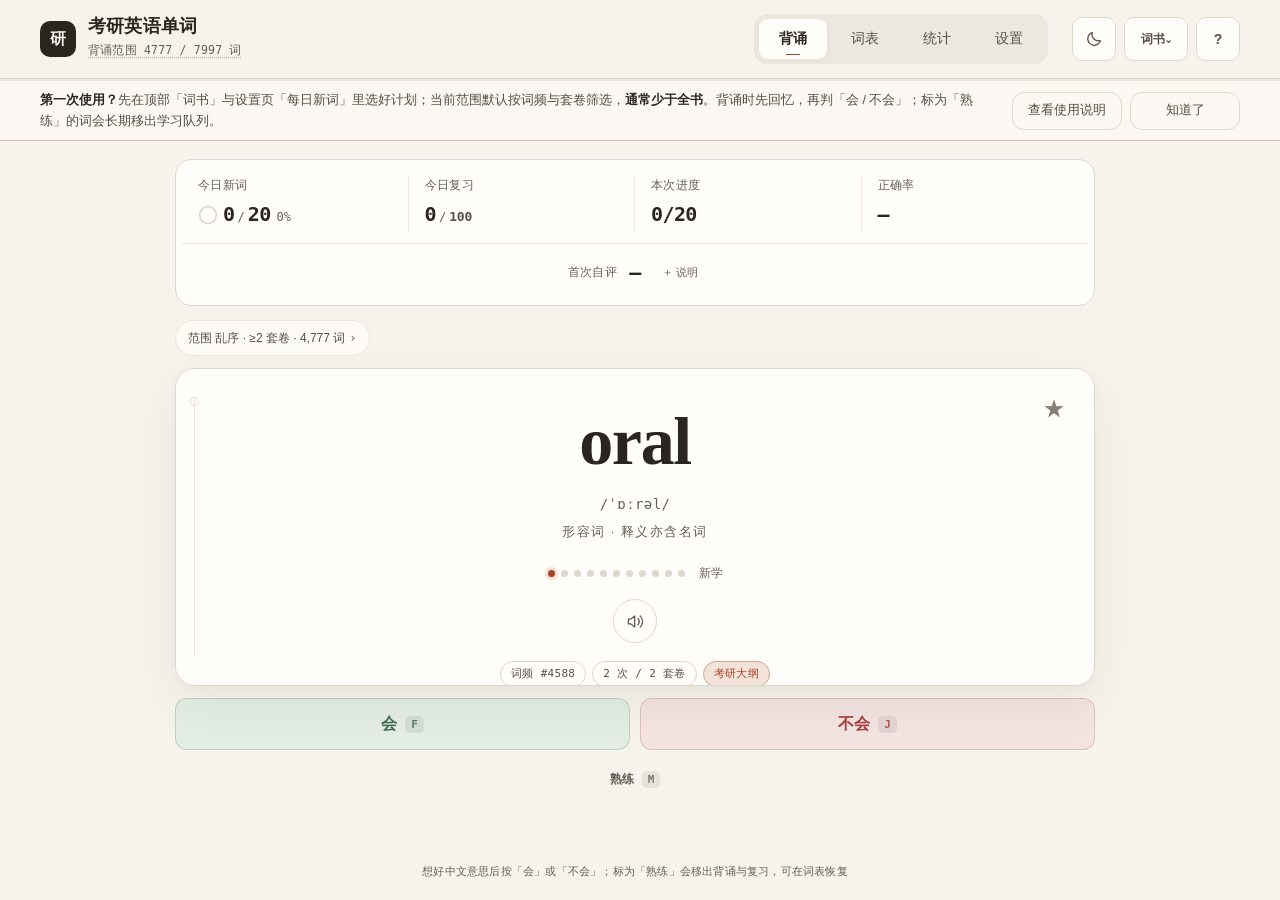
==== index.html @ 31f67871 "feat: 2026-10 完整版发布（四词书 + 语境义 / 断点续背 / 拼写专项） - 四本词书：考研 7,997 / 四级 7,168 / 六级 8,821 / 综合 12,083（dataV" ====
<!DOCTYPE html>
<html lang="zh-CN">
<head>
<meta charset="UTF-8">
<meta name="viewport" content="width=device-width,initial-scale=1,viewport-fit=cover">
<meta name="description" content="基于真题词频的背单词工具（考研 / 英语四级 / 英语六级 / 综合词书）">
<meta name="theme-color" content="#F6F3ED">
<title>考研英语单词背诵</title>
<link rel="stylesheet" href="css/app.css?v=20261022-r37">
<link rel="manifest" href="manifest.webmanifest">
<link rel="apple-touch-icon" href="assets/icons/apple-touch-icon.png">
</head>
<body>
<a class="skip-link" href="#main">跳到学习内容</a>
<header class="top">
  <div class="brand">
    <span class="brand-mark" id="brandMark" aria-hidden="true">研</span>
    <div class="brand-text">
      <h1 id="brandTitle">考研英语单词</h1>
      <button type="button" class="brand-sub" id="scopeLabel" title="查看并调整当前背诵范围">词库载入中…</button>
    </div>
  </div>
  <nav class="nav" aria-label="主导航">
    <button type="button" data-v="study" class="on" aria-controls="v-study" aria-current="page">背诵</button>
    <button type="button" data-v="list" aria-controls="v-list">词表</button>
    <button type="button" data-v="stats" aria-controls="v-stats">统计</button>
    <button type="button" data-v="set" aria-controls="v-set">设置</button>
  </nav>
  <div class="top-actions">
    <button type="button" class="icon-btn theme-toggle" id="btnTheme" aria-label="切换到深色模式" title="切换到深色模式" aria-pressed="false">
      <svg class="theme-icon theme-icon-sun" viewBox="0 0 24 24" fill="none" stroke="currentColor" stroke-width="1.6" stroke-linecap="round" aria-hidden="true"><circle cx="12" cy="12" r="4.2"/><path d="M12 2.4v2.2M12 19.4v2.2M2.4 12h2.2M19.4 12h2.2M5.2 5.2l1.6 1.6M17.2 17.2l1.6 1.6M18.8 5.2l-1.6 1.6M6.8 17.2l-1.6 1.6"/></svg>
      <svg class="theme-icon theme-icon-moon" viewBox="0 0 24 24" fill="none" stroke="currentColor" stroke-width="1.6" stroke-linecap="round" stroke-linejoin="round" aria-hidden="true"><path d="M20.5 14.2A8.6 8.6 0 0 1 9.8 3.5a8.6 8.6 0 1 0 10.7 10.7Z"/></svg>
    </button>
    <button type="button" class="icon-btn book-btn" id="btnBooks" aria-label="切换词书" title="切换词书" aria-haspopup="dialog" aria-expanded="false">词书⌄</button>
    <button type="button" class="icon-btn" id="btnHelp" aria-label="快捷键帮助" title="快捷键（?）">?</button>
  </div>
</header>
<div class="progress-rail" aria-hidden="true"><i id="bar"></i></div>
<div class="app-alert" id="appAlert" role="alert" hidden>
  <div class="app-alert-main"><b id="appAlertTitle"></b><span id="appAlertBody"></span></div>
  <div class="app-alert-actions" id="appAlertActions"></div>
</div>
<!-- 11 首次打开的可跳过提示条：不遮挡操作区、不拦截键盘，确认后不再自动出现 -->
<div class="guide-banner" id="guideBanner" role="region" aria-label="首次使用提示" hidden>
  <p class="guide-banner-text"><b>第一次使用？</b>先在顶部「词书」与设置页「每日新词」里选好计划；当前范围默认按词频与套卷筛选，<b>通常少于全书</b>。背诵时先回忆，再判「会 / 不会」；标为「熟练」的词会长期移出学习队列。</p>
  <div class="guide-banner-acts">
    <button type="button" class="btn ghost sm" id="guideBannerOpen">查看使用说明</button>
    <button type="button" class="btn ghost sm" id="guideBannerDismiss">知道了</button>
  </div>
</div>

<main id="main" tabindex="-1">
  <!-- ============ 背诵 ============ -->
  <section class="view on" id="v-study" aria-label="背诵">
    <div class="stat-line" id="statLine">
      <div class="chip chip-new" id="newGoalChip" title="今日已学新词 / 今日目标（每日计划 + 今日临时加量）；圆环表示今日目标完成度">
        <span class="chip-label" id="s-newlabel">今日新词</span>
        <span class="chip-val">
          <svg class="ring" viewBox="0 0 36 36" aria-hidden="true">
            <circle class="ring-bg" cx="18" cy="18" r="15"></circle>
            <circle class="ring-fg" id="ringFg" cx="18" cy="18" r="15"></circle>
          </svg>
          <b id="s-new">0</b><i>/</i><b id="s-newmax">20</b>
          <i class="chip-goal" id="s-goal">0%</i>
        </span>
      </div>
      <div class="chip review-chip" title="今日复习判定次数 / 单日复习上限（可在设置页调整）">
        <span class="chip-label">今日复习</span>
        <span class="chip-val"><b id="s-rev">0</b><i aria-hidden="true">/</i><b class="chip-max" id="s-revmax">100</b></span>
      </div>
      <div class="chip" title="本次进度按本组初始单词计算，重考单独显示">
        <span class="chip-label" id="s-proglabel">本次进度</span>
        <span class="chip-val"><b id="s-prog">0/0</b></span>
        <span class="chip-pending" id="s-pending" hidden></span>
      </div>
      <div class="chip" title="今日正确率（自评：来自「会 / 不会」判定，不是考试结果）">
        <span class="chip-label">正确率</span>
        <span class="chip-val"><b id="s-acc">—</b></span>
      </div>
      <div class="chip survey-chip" id="surveyChip" hidden title="乱序模式历史首次自评样本，不代表全书掌握率">
        <span class="chip-label">首次自评</span>
        <span class="chip-val"><b id="s-survey">—</b><i id="s-survey-ci"></i><i class="survey-n" id="s-survey-n"></i></span>
        <details class="survey-detail" id="surveyDetail">
          <summary>说明</summary>
          <p>只统计乱序模式下新词的首次作答，改判/撤销会同步修正样本；样本范围随当时筛选变化，<b>不代表当前范围或全书掌握率</b>。复习与错词特训不计入。</p>
        </details>
      </div>
    </div>

    <div class="drill-bar">
      <button type="button" class="study-scope" id="studyScope" title="查看并调整当前背诵范围">范围载入中…</button>
      <button type="button" class="btn ghost sm" id="btnDrill" aria-label="进入错词特训">错词特训</button>
      <p class="drill-hint" id="drillHint" role="status" aria-live="polite"></p>
    </div>

    <div class="card" id="card" tabindex="-1" aria-label="当前单词"></div>
    <div class="acts" id="acts"></div>
    <div class="cap-pause" id="capPause" hidden role="region" aria-labelledby="capPauseTitle">
      <p class="cap-pause-title" id="capPauseTitle"></p>
      <p class="cap-pause-desc" id="capPauseDesc"></p>
      <div class="cap-pause-stats" id="capPauseStats" role="status" aria-live="polite"></div>
      <div class="cap-pause-acts" id="capPauseActs">
        <button type="button" class="btn ghost" id="capPauseEnd">结束本组，明天继续</button>
        <div id="capPauseExtra">
          <div class="extra-new extra-new-paused" id="extraNewPaused" role="group" aria-label="今日临时加量（额度暂停时仍可加新词）" hidden>
            <p class="extra-new-title">今天还想再学新词？</p>
            <p class="extra-new-desc">临时加量只影响今天，次日回到原计划；只加新词，不提高复习上限。</p>
            <div class="extra-new-btns">
              <button type="button" class="btn ghost sm" id="extraNew10Paused">再学 10 个</button>
              <button type="button" class="btn ghost sm" id="extraNew20Paused">再学 20 个</button>
              <button type="button" class="btn ghost sm" id="extraNewCustomPaused" aria-expanded="false" aria-controls="extraNewCustomBoxPaused">自定义</button>
            </div>
            <div class="extra-new-custom" id="extraNewCustomBoxPaused" hidden>
              <label class="sr-only" for="extraNewCustomInputPaused">自定义临时加量词数（1–100）</label>
              <input type="number" id="extraNewCustomInputPaused" min="1" max="100" step="1" value="10" inputmode="numeric">
              <span class="extra-new-unit" aria-hidden="true">词</span>
              <button type="button" class="btn ghost sm" id="extraNewCustomGoPaused">加量</button>
            </div>
            <p class="extra-new-hint" id="extraNewHintPaused" role="status" aria-live="polite"></p>
          </div>
        </div>
      </div>
    </div>
    <div class="group-status" id="groupStatus">
      <div class="resume-notice" id="resumeNotice" role="status" hidden>
        <p class="resume-notice-text" id="resumeNoticeText"></p>
        <button type="button" class="btn ghost sm" id="resumeNoticeDismiss">知道了</button>
      </div>
      <div class="plan-pending" id="planPendingNotice" role="status" hidden>
        <p class="plan-pending-text" id="planPendingText"></p>
        <button type="button" class="btn ghost sm" id="planPendingApply">应用并重新开始</button>
      </div>
      <div class="auto-resume" id="autoResume" role="region" aria-labelledby="autoResumeTitle" hidden>
        <div class="auto-resume-head">
          <p class="auto-resume-title" id="autoResumeTitle">挂机自动续背</p>
          <p class="auto-resume-countdown" id="autoResumeCountdown" role="status" aria-live="polite" hidden></p>
        </div>
        <p class="auto-resume-text" id="autoResumeText"></p>
        <div class="auto-resume-acts">
          <button type="button" class="btn ghost sm" id="autoResumeNow">立即开始</button>
          <button type="button" class="btn ghost sm" id="autoResumePause">今天暂停自动续背</button>
        </div>
      </div>
      <div class="group-footer" id="groupFooter" role="status" hidden>
        <p class="group-footer-text" id="groupFooterText"></p>
        <div class="group-footer-actions">
          <button type="button" class="btn ghost sm" id="nextGroupBtn" hidden>继续下一组</button>
          <button type="button" class="btn ghost sm" id="returnMainGroup" title="只学今日计划内新词 · 返回原组" aria-label="只学今日计划内新词，返回原组" hidden>返回原组</button>
        </div>
      </div>
      <div class="backlog-notice" id="backlogNotice" role="status" hidden>
        <p class="backlog-title">今天优先复习</p>
        <p class="backlog-text" id="backlogNoticeText"></p>
        <div class="backlog-actions">
          <button type="button" class="btn ghost sm" id="learnNewAnyway">仍学今日计划内新词</button>
          <span class="backlog-note">不会提高复习上限</span>
        </div>
      </div>
    </div>
    <div class="extra-new" id="extraNewRow" role="group" aria-label="今天还想再学（临时加量）" hidden>
      <p class="extra-new-title">今天还想再学？</p>
      <p class="extra-new-desc">临时加量只影响今天，次日回到原计划；不提高复习上限；撤销首次判定也不会撤回已授予的加量。</p>
      <div class="extra-new-btns">
        <button type="button" class="btn ghost sm" id="extraNew10">再学 10 个</button>
        <button type="button" class="btn ghost sm" id="extraNew20">再学 20 个</button>
        <button type="button" class="btn ghost sm" id="extraNewCustom" aria-expanded="false" aria-controls="extraNewCustomBox">自定义</button>
      </div>
      <div class="extra-new-custom" id="extraNewCustomBox" hidden>
        <label class="sr-only" for="extraNewCustomInput">自定义临时加量词数（1–100）</label>
        <input type="number" id="extraNewCustomInput" min="1" max="100" step="1" value="10" inputmode="numeric">
        <span class="extra-new-unit" aria-hidden="true">词</span>
        <button type="button" class="btn ghost sm" id="extraNewCustomGo">加量</button>
      </div>
      <p class="extra-new-hint" id="extraNewHint" role="status" aria-live="polite"></p>
    </div>
    <div class="prof-feedback" id="profFeedback" hidden>
      <p class="prof-feedback-text" id="profFeedbackText" role="status" aria-live="polite"></p>
      <button type="button" class="btn ghost sm" id="btnUnMaster">取消熟练</button>
    </div>
    <p class="sr-only" id="studyAnnouncement" role="status" aria-live="polite" aria-atomic="true"></p>
    <p class="hint" id="hint" aria-live="polite"></p>
    <p class="gate-toast" id="gateToast" role="status" aria-live="polite"></p>
  </section>

  <!-- ============ 词表 ============ -->
  <section class="view" id="v-list" aria-label="词表">
    <div class="view-heading"><div><p class="eyebrow">WORD LIBRARY</p><h2>我的词表</h2></div><p>查词、整理，让每一次复习更有方向。</p></div>
    <div class="list-toolbar">
      <div class="tools">
        <input id="q" type="search" placeholder="搜索单词或中文释义" aria-label="搜索单词或中文释义">
        <select id="fst" aria-label="按状态筛选">
          <option value="all">全部</option>
          <option value="active">待学习</option>
          <option value="new">未学</option>
          <option value="learn">学习中</option>
          <option value="due">到期</option>
          <option value="done">已掌握</option>
          <option value="proficient">熟练</option>
          <option value="wrong">错词</option>
          <option value="star">收藏</option>
        </select>
        <select id="fsc" aria-label="按词库范围筛选（大纲词对应当前词书）">
          <option value="scope">当前</option>
          <option value="all">全库</option>
          <option value="high">高频</option>
          <option value="cold">冷门</option>
          <option value="ky" id="fscKy">大纲词</option>
        </select>
      </div>
      <details class="list-export-menu" id="listExportMenu">
        <summary class="btn ghost sm" title="导出与列表管理">导出</summary>
        <div class="list-export-pop">
          <button type="button" class="btn ghost sm" id="btnPrintBookList">导出打印生词本</button>
          <button type="button" class="btn ghost sm" id="btnExportListTxt">导出筛选结果 TXT</button>
          <button type="button" class="btn ghost sm" id="btnSplitListTxt">拆分导出 TXT</button>
        </div>
      </details>
    </div>
    <p class="list-scope-summary" id="listCount" role="status" aria-live="polite"></p>
    <div class="list-drill-row" id="listDrillRow">
      <p class="list-drill-hint" id="drillListHint" role="status" aria-live="polite"></p>
      <button type="button" class="btn ghost sm" id="btnDrillList" aria-describedby="drillListHint">特训全部错词</button>
    </div>
    <details class="list-note">
      <summary>熟练词自动移出背诵与复习 · 会 / 已掌握 / 熟练的区别</summary>
      <p>「会」只记录这一次自评；「已掌握」是走完 10 档复习；「熟练」是你主动长期移出队列，可随时取消。标为「熟练」的词会从背诵、复习和乱序队列中排除，可在筛选「熟练」中恢复。「到期复习」按到期先后排列；详情中可查看下次复习时间。</p>
    </details>
    <div id="listWrap">
      <div id="listHead" aria-hidden="true">
        <span class="c-rank">词频</span>
        <span class="c-word">单词</span>
        <span class="c-ph">音标</span>
        <span class="c-mean">中文释义</span>
        <span class="c-st">状态</span>
        <span class="c-actions">管理</span>
      </div>
      <div id="listScroll" tabindex="-1" aria-label="单词列表"><div id="listInner"></div></div>
      <p class="sr-only" id="listAnnouncement" role="status" aria-live="polite"></p>
    </div>
    <div class="list-empty" id="listEmpty" hidden>
      <span class="empty-mark" aria-hidden="true">⌕</span>
      <h3>没有找到匹配的单词</h3>
      <p>试试其他关键词，或查看当前词书的全部单词。</p>
      <button type="button" class="btn ghost sm" id="clearListFilters">查看全部单词</button>
    </div>
  </section>

  <!-- ============ 统计 ============ -->
  <section class="view" id="v-stats" aria-label="统计">
    <div class="view-heading stats-wide"><div><p class="eyebrow">LEARNING JOURNAL</p><h2>学习足迹</h2></div><p>看见积累，也为下一次复习做好准备。</p></div>
    <div class="panel stats-wide overview-panel">
      <h3>学习总览 <span class="panel-note">掌握类＝当前背诵范围 · 其他＝当前词书</span></h3>
      <p class="stats-note" id="timeSecNote">累计时长按实际学习计量：有有效操作与停留才累计，闲置约 1 分钟后暂停；切后台、休眠和跨页不补记。旧版本按页面停留累计的历史数值原样保留。</p>
      <div class="mastery-meter" id="masteryMeter"></div>
      <div class="grid" id="kpis"></div>
    </div>
    <div class="panel review-action-panel">
      <h3>今日计划 <span class="panel-note">当前背诵范围</span></h3>
      <p class="review-plan" id="reviewPlan" role="status" aria-live="polite"></p>
      <p class="review-cap-line" id="reviewCapLine" role="status"></p>
      <div class="stats-review-actions"><button type="button" class="btn primary" id="btnDueList">查看到期词</button><button type="button" class="btn ghost" id="btnStatsStudy">返回背诵</button></div>
      <div class="today-goal" id="todayGoal"></div>
    </div>
    <details class="panel stats-details" id="statsForecastPanel">
      <summary><h3>复习负荷 <span class="panel-note">当前背诵范围 · 未来 14 天</span></h3></summary>
      <p class="chart-instruction">选择日期查看词数，方向键切换日期<span class="chart-mobile-hint">左右滑动查看全部日期</span></p>
      <div class="chart-scroll"><div class="forecast" id="forecast" role="group" aria-label="未来 14 天到期词数，左右方向键切换日期"></div></div>
      <p class="chart-summary" id="forecastSummary"></p>
      <div class="chart-hint" id="forecastHint" role="status" aria-live="polite"></div>
    </details>
    <details class="panel stats-details" id="surveyPanel">
      <summary><h3>历史首次自评 <span class="panel-note">乱序历史样本 · 非当前范围/全书掌握率</span></h3></summary>
      <div class="grid" id="surveyKpis"></div>
      <div class="survey-gauge" id="surveyGauge"></div>
      <p class="chart-hint" id="surveyHint" role="status" aria-live="polite"></p>
    </details>
    <details class="panel stats-details" id="statsFreqPanel">
      <summary><h3>词频分层掌握度 <span class="panel-note">当前背诵范围</span></h3></summary>
      <div class="fm-list" id="freqMastery"></div>
      <div class="legend" aria-hidden="true">
        <span><i class="lg-mastered"></i>已掌握</span>
        <span><i class="lg-learning"></i>学习中</span>
        <span><i class="lg-unseen"></i>未学</span>
      </div>
      <p class="chart-summary" id="freqMasterySummary"></p>
    </details>
    <details class="panel stats-details" id="statsStagesPanel">
      <summary><h3>掌握阶段分布 <span class="panel-note">当前背诵范围 · 艾宾浩斯 10 档</span></h3></summary>
      <p class="chart-instruction" id="stagesSummary">仅统计已开始学习的词，选择档位查看词数</p><p class="chart-mobile-hint">左右滑动查看全部档位</p>
      <div class="chart-scroll"><div class="stages" id="stages" role="group" aria-label="掌握阶段分布，左右方向键切换档位"></div></div>
      <div class="chart-hint" id="stagesHint" role="status" aria-live="polite"></div>
    </details>
    <details class="panel stats-details" id="statsDaysPanel">
      <summary><h3>近 14 天学习量 <span class="panel-note">当前词书全部学习活动</span></h3></summary>
      <p class="chart-instruction">选择日期查看新词、复习和正确率<span class="chart-mobile-hint">左右滑动查看全部日期</span></p>
      <div class="chart-scroll"><div class="days" id="days" role="group" aria-label="近 14 天学习量，左右方向键切换日期"></div></div>
      <div class="legend" aria-hidden="true">
        <span><i class="lg-new"></i>新词</span>
        <span><i class="lg-rev"></i>复习</span>
      </div>
      <p class="chart-summary" id="daysSummary"></p>
      <div class="chart-hint" id="daysHint" role="status" aria-live="polite"></div>
    </details>
    <details class="panel stats-details stats-wide" id="statsHeatmapPanel">
      <summary><h3>学习热力图 <span class="panel-note">当前词书 · 近 12 周</span></h3></summary>
      <div class="heatmap-scroll" id="heatmapScroll">
        <div class="heatmap" id="heatmap"></div>
      </div>
      <div class="heatmap-legend" aria-label="颜色越深表示当日学习量越多"><span>少</span><i data-level="0"></i><i data-level="1"></i><i data-level="2"></i><i data-level="3"></i><i data-level="4"></i><span>多</span></div>
      <div class="chart-hint" id="heatmapTip" role="status" aria-live="polite"></div>
    </details>
    <div class="panel stats-wide stats-storage-panel">
      <h3>备份与导出 <span class="panel-note">学习记录仅保存在当前浏览器</span></h3>
      <div class="stats-backup-actions">
        <button type="button" class="btn ghost" id="btnPrintBook">打印生词本</button>
        <button type="button" class="btn ghost" id="exp">导出进度</button>
        <button type="button" class="btn ghost" id="imp">导入进度</button>
      </div>
      <p class="storage-note">进度与熟练标记保存在当前浏览器中；更换浏览器或清除网站数据后不会自动恢复。可导出进度备份；导入前会展示备份时间、各书记录量与替换范围，替换学习记录但保留已有熟练标记。熟练词可用「取消熟练」恢复背诵与复习。</p>
      <p class="backup-status" id="backupStatus" role="status" aria-live="polite"></p>
      <details class="stats-danger-area"><summary>重置当前词书<span>谨慎操作</span></summary><div class="stats-danger-body"><p>只影响当前词书。建议先导出进度备份；操作前会再次确认影响范围。</p><div class="stats-backup-actions"><button type="button" class="btn ghost danger" id="resetProficient">清空熟练标记</button><button type="button" class="btn ghost danger" id="rst">重置当前词书记录</button></div></div></details>
      <input type="file" id="file" accept=".json" hidden>
    </div>
  </section>

  <!-- ============ 设置 ============ -->
  <section class="view" id="v-set" aria-label="设置">
    <div class="view-heading settings-heading"><div><p class="eyebrow">MAKE IT YOURS</p><h2>学习设置</h2><p class="settings-subtitle" id="settingsSummary">按自己的节奏，安排每一次积累。</p></div><span class="settings-save" id="settingsSaveState" role="status" aria-live="polite">更改后自动保存</span></div>
    <nav class="settings-nav" aria-label="设置分类">
      <a href="#settings-plan" class="on" aria-current="location"><span aria-hidden="true">01</span>学习计划</a>
      <a href="#settings-scope"><span aria-hidden="true">02</span>词库范围</a>
      <a href="#settings-appearance"><span aria-hidden="true">03</span>外观与显示</a>
      <a href="#settings-keys"><span aria-hidden="true">04</span>快捷键</a>
      <a href="#settings-rhythm"><span aria-hidden="true">05</span>复习节奏</a>
      <a href="#settings-offline"><span aria-hidden="true">06</span>离线与帮助</a>
    </nav>
    <div class="settings-content">
      <section class="panel settings-section" id="settings-plan" aria-labelledby="planTitle">
        <div class="settings-section-head"><span class="section-index" aria-hidden="true">01</span><div><h3 id="planTitle">学习计划</h3><p>设置每天的学习量，以及遇见单词的顺序。</p></div></div>
        <div class="settings-lifecycle" id="settingsLifecycle" aria-label="当前组与下一组的范围计划">
          <p class="sl-line sl-next" id="settingsNextPreview"></p>
          <p class="sl-line sl-current" id="settingsCurrentGroup"></p>
          <div class="sl-acts">
            <button type="button" class="btn ghost sm" id="applySettingsRestart" hidden>应用并重新开始本组</button>
            <span class="sl-note">设置自动保存；计划与范围默认只在下一组生效，外观与显示偏好立即生效。</span>
          </div>
        </div>
        <div class="set">
          <label for="dailyNew">每日新词上限<span class="desc" id="dailyNewDesc">可设为 1–500 词；到期复习不占这个名额。</span></label>
          <div class="stepper"><button type="button" data-step-target="dailyNew" data-step-dir="-1" aria-label="减少每日新词上限">−</button><input type="number" id="dailyNew" min="1" max="500" step="1" inputmode="numeric" aria-describedby="dailyNewDesc"><span class="input-unit" aria-hidden="true">词 / 天</span><button type="button" data-step-target="dailyNew" data-step-dir="1" aria-label="增加每日新词上限">＋</button></div>
        </div>
        <div class="set">
          <label for="groupSize">每组词数<span class="desc" id="groupSizeDesc">一次来多少张卡的分组长度，不是每日复习上限。每日新词额度与单日复习上限仍分别生效；本次没进组的到期词仍然到期，不会被清掉或改期。</span></label>
          <div class="stepper"><button type="button" data-step-target="groupSize" data-step-dir="-1" aria-label="减少每组词数">−</button><input type="number" id="groupSize" min="1" max="100" step="1" inputmode="numeric" aria-describedby="groupSizeDesc"><span class="input-unit" aria-hidden="true">词 / 组</span><button type="button" data-step-target="groupSize" data-step-dir="1" aria-label="增加每组词数">＋</button></div>
        </div>
        <div class="field cap-field">
          <div class="field-title"><h4 id="reviewCapTitle">单日复习上限</h4><span class="field-hint">次 / 天 · 0 = 不限</span></div>
          <p class="fdesc" id="reviewCapDesc">单位是「主流程复习判定次数」：已学词的到期复习 + 组内重考各算 1 次；不含新词首次学习，也不含错词特训。旧记录默认不限；调低上限只影响之后的复习，不会回滚已学进度。启用前未记录的次数无法从旧汇总补算；启用当天只含已有台账，次日起按完整自然日统计。</p>
          <div class="cap-presets" id="reviewCapPresets" role="group" aria-label="单日复习上限预设">
            <button type="button" data-cap="30" aria-pressed="false">轻量 30</button>
            <button type="button" data-cap="60" aria-pressed="false">适中 60</button>
            <button type="button" data-cap="100" aria-pressed="true">标准 100</button>
            <button type="button" data-cap="200" aria-pressed="false">加强 200</button>
            <button type="button" data-cap="0" aria-pressed="false">不限</button>
          </div>
          <div class="cap-custom">
            <label for="reviewCapCustom">自定义</label>
            <span class="number-control"><input type="number" id="reviewCapCustom" min="1" max="1000" step="1" inputmode="numeric" value="100" aria-describedby="reviewCapDesc"><span aria-hidden="true">次 / 天</span></span>
          </div>
        </div>
        <div class="field outline-field backlog-field">
          <div><label class="ftitle" for="backlogGuard" id="backlogGuardLabel">积压保护</label><p class="fdesc" id="backlogGuardDesc">当天到期复习量超过「今日剩余复习额度」时，不再自动往本组补新词，先保证到期复习做完。关闭后新词照常补，但到期词不会消失，仍受单日复习上限约束；两种情况下都可以在完成页主动「仍学今日计划内新词」。</p></div>
          <span class="sw"><input type="checkbox" role="switch" id="backlogGuard" aria-labelledby="backlogGuardLabel" aria-describedby="backlogGuardDesc"><i aria-hidden="true"></i></span>
        </div>
        <div class="field auto-resume-field">
          <div class="field-title"><h4 id="autoResumeSetTitle">完成后挂机自动续背</h4><span class="field-hint">可随时取消</span></div>
          <p class="fdesc" id="autoResumeDesc">主学习组真正完成且没有待巩固后，若连续一段时间没有有效操作、当前范围可背词达到阈值，会先出现可取消倒计时，再自动开始下一组。只刷新到期与额度，不判定、不消耗额度、不增加学习时长；后台标签不抢焦点。旧记录默认关闭。</p>
          <div class="ar-presets" id="autoResumePresets" role="group" aria-label="自动续背预设">
            <button type="button" data-ar-preset="timely" aria-pressed="false">及时（1 张 / 1 分钟）</button>
            <button type="button" data-ar-preset="balanced" aria-pressed="false">均衡（5 张 / 2 分钟）</button>
            <button type="button" data-ar-preset="focused" aria-pressed="false">集中（10 张 / 5 分钟）</button>
            <button type="button" data-ar-preset="off" aria-pressed="false">关闭</button>
          </div>
          <div class="ar-custom">
            <label for="autoResumeThreshold">待背阈值<span class="number-control"><input type="number" id="autoResumeThreshold" min="1" max="50" step="1" inputmode="numeric" aria-describedby="autoResumeDesc"><span aria-hidden="true">张</span></span></label>
            <label for="autoResumeIdleMin">挂机等待<span class="number-control"><input type="number" id="autoResumeIdleMin" min="0.5" max="10" step="0.5" inputmode="decimal" aria-describedby="autoResumeDesc"><span aria-hidden="true">分钟</span></span></label>
            <label for="autoResumeCountdownSec">倒计时<span class="number-control"><input type="number" id="autoResumeCountdownSec" min="3" max="60" step="1" inputmode="numeric" aria-describedby="autoResumeDesc"><span aria-hidden="true">秒</span></span></label>
          </div>
          <p class="ar-hint" id="autoResumeStatus" role="status" aria-live="polite"></p>
          <div class="ar-legacy" id="autoResumeLegacy" hidden>
            <p>检测到旧记录：自动续背默认关闭。可一键开启推荐方案（5 张 / 2 分钟 / 15 秒）。</p>
            <button type="button" class="btn ghost sm" id="autoResumeRecommend">开启推荐方案</button>
          </div>
        </div>
        <div class="set setting-order">
          <label for="order">背诵顺序<span class="desc" id="orderDesc">随机乱序会在每组开始时重新打乱。乱序模式下，只有新词的首次作答会留下历史自评样本；样本随当时筛选变化，不代表当前范围或全书掌握率。</span></label>
          <select id="order" aria-describedby="orderDesc"><option value="freq">按词频顺序</option><option value="shuffle">随机乱序</option><option value="wrong">错词优先</option></select>
        </div>
        <div class="settings-reset-row">
          <span class="control-help">恢复默认只改学习计划（每日新词、每组词数、复习上限、积压保护、顺序与自动续背），不影响范围筛选、外观、学习进度与熟练名单。</span>
          <button type="button" class="btn ghost sm" data-reset="plan">恢复默认学习计划</button>
        </div>
        <p class="setting-footnote">词书之间独立保存学习计划。调整计划或范围默认只在下一组生效：当前组继续使用开始时的范围与计划，进度分母固定；需要立即重开时点上方「应用并重新开始本组」或学习页提示里的按钮。</p>
      </section>

      <section class="panel settings-section" id="settings-scope" aria-labelledby="scopeTitle" tabindex="-1">
        <div class="settings-section-head"><span class="section-index" aria-hidden="true">02</span><div><h3 id="scopeTitle">词库范围</h3><p>先选一个方向，再按词频、试卷覆盖或词性细调。</p></div></div>
        <div class="scope-summary"><div><span class="scope-caption">当前可背范围</span><strong class="scope-count" id="scopeCount"></strong><span class="scope-caption">已自动排除熟练词，所有筛选条件共同生效。</span></div><button type="button" class="btn primary sm" id="btnStartFromSettings">开始背诵 <span aria-hidden="true">↗</span></button></div>
        <div class="scope-empty" id="scopeEmpty" hidden role="status"><strong>当前条件下没有可背单词</strong><span>降低词频或套卷门槛，或恢复默认筛选后再试。</span><button type="button" class="btn ghost sm" data-combo="reset">恢复默认筛选</button></div>
        <div class="combo-cards" role="group" aria-label="常用筛选组合">
          <button type="button" data-combo="core" aria-pressed="false"><span class="combo-name">核心必考</span><span class="combo-desc">≥5 次 · ≥3 套卷</span></button>
          <button type="button" data-combo="cold" aria-pressed="false"><span class="combo-name">冷门补充</span><span class="combo-desc">1–2 次 · 不限套卷</span></button>
          <button type="button" data-combo="adj" aria-pressed="false"><span class="combo-name">只背形容词</span><span class="combo-desc">不限词频与套卷</span></button>
        </div>
        <div class="field frequency-field">
          <div class="field-title"><h4>词频区间</h4><span class="freq-now" id="freqRangeNow">全部词频</span></div>
          <p class="fdesc" id="fRangeDesc">拖动两端手柄或输入次数，选择要背的词频区间。</p>
          <div class="freqviz">
            <div class="freq-chart-key" aria-hidden="true"><span>单词分布 <i>平滑概览</i></span><span>更多单词 ↑</span></div>
            <div class="freq-handle-labels" aria-hidden="true"><span class="freq-handle-label" id="freqMinLabel"></span><span class="freq-handle-label" id="freqMaxLabel"></span><span class="freq-handle-label" id="freqCombinedLabel" hidden></span></div>
            <div class="freqplot"><div class="freqbars" id="freqBars" role="img" aria-label="词频分布平滑概览"></div><div class="freqwin" id="freqWin" aria-hidden="true"></div><div class="freqtrack" id="freqTrack"><div class="freqrail" aria-hidden="true"></div><div class="freqfill" id="freqFill" aria-hidden="true"></div><div class="freqsliders"><input type="range" id="fminRange" min="0" max="1000" step="1" value="0" aria-label="最低词频" aria-describedby="freqSliderHelp"><input type="range" id="fmaxRange" min="0" max="1000" step="1" value="1000" aria-label="最高词频" aria-describedby="freqSliderHelp"></div></div></div>
            <div class="freqaxis" id="freqAxis" aria-hidden="true"></div>
            <div class="freqends" aria-hidden="true"><span>低频词</span><span>高频词</span></div>
          </div>
          <div class="freqmeta" id="freqScopeNow" role="status" aria-live="polite"></div>
          <div class="freqinputs">
            <label class="number-field" for="fmin"><span>最低次数</span><span class="number-control"><input type="number" id="fmin" min="1" max="9999" placeholder="1" inputmode="numeric" aria-describedby="freqSliderHelp"><span aria-hidden="true">次</span></span></label>
            <span class="range-separator" aria-hidden="true">—</span>
            <label class="number-field" for="fmax"><span>最高次数</span><span class="number-control"><input type="number" id="fmax" min="1" max="9999" placeholder="不限" inputmode="numeric" aria-describedby="freqSliderHelp"><span aria-hidden="true">次</span></span></label>
          </div>
          <p class="control-help" id="freqSliderHelp">向右词频更高，低频区域展开显示，便于细调。上限留空表示不限，也可直接输入或用方向键调整。</p>
          <div class="presets" id="presets" role="group" aria-label="词频快捷范围">
            <button type="button" data-fmin="1" data-fmax="">全部词频</button><button type="button" data-fmin="2" data-fmax="">≥2 次</button><button type="button" data-fmin="5" data-fmax="">≥5 次</button><button type="button" data-fmin="10" data-fmax="">≥10 次</button>
            <details class="more-presets"><summary>更多范围 <span aria-hidden="true">＋</span></summary><div class="presets"><button type="button" data-fmin="3" data-fmax="">≥3 次</button><button type="button" data-fmin="1" data-fmax="5">≤5 次</button><button type="button" data-fmin="1" data-fmax="10">≤10 次</button><button type="button" data-fmin="1" data-fmax="20">≤20 次</button><button type="button" data-fmin="1" data-fmax="2" data-pmin="0">只看冷门</button><button type="button" data-fmin="1" data-fmax="1" data-pmin="0">只出现 1 次</button></div></details>
          </div>
        </div>
        <div class="field">
          <div class="field-title"><label class="ftitle" for="pmin">最少试卷覆盖数</label><span class="field-hint">0 表示不限</span></div>
          <p class="fdesc" id="pminDesc">跨试卷覆盖可以补充词频信息。</p>
          <div class="stepper compact"><button type="button" data-step-target="pmin" data-step-dir="-1" aria-label="减少最少试卷覆盖数">−</button><input type="number" id="pmin" min="0" max="46" step="1" inputmode="numeric" aria-label="最少试卷覆盖数" aria-describedby="pminDesc"><span class="input-unit" aria-hidden="true">套</span><button type="button" data-step-target="pmin" data-step-dir="1" aria-label="增加最少试卷覆盖数">＋</button></div>
          <div class="presets" id="pminPresets" role="group" aria-label="试卷覆盖快捷范围"></div>
        </div>
        <div class="field outline-field"><div><label class="ftitle" for="kyOnly" id="kyOnlyLabel">只保留考研大纲词</label><p class="fdesc" id="kyOnlyDesc">开启后只背 ECDICT 标注的大纲词。</p></div><span class="sw"><input type="checkbox" role="switch" id="kyOnly" aria-labelledby="kyOnlyLabel" aria-describedby="kyOnlyDesc"><i aria-hidden="true"></i></span></div>
        <div class="field pos-field">
          <div class="field-title"><h4>词性</h4><span class="field-hint">可多选；不选表示全部</span></div>
          <div class="pos-mode" id="posMode" role="group" aria-label="词性筛选口径" aria-describedby="posModeDesc">
            <button type="button" data-pos-mode="primary" aria-pressed="true">按主要词性</button>
            <button type="button" data-pos-mode="all" aria-pressed="false">按全部词性</button>
          </div>
          <p class="pos-mode-desc" id="posModeDesc">默认只按每个词的主词性计入（如 work 主词性是名词）；切到「按全部词性」会按释义里出现的所有词性判断，可背词数变多。</p>
          <div class="chips" id="posChips" role="group" aria-label="按词性筛选"></div>
        </div>
        <div class="filter-reset-row"><span>想重新选择？</span><button type="button" class="text-action" data-combo="reset">恢复默认筛选 <span aria-hidden="true">↺</span></button></div>
        <div class="scope-export"><div><h4>带走这份词表</h4><p>导出当前范围，每行一个单词。每日配额不会截断词表。</p></div><div class="scope-export-actions"><button type="button" class="btn ghost sm" id="btnExportBookTxt">导出 TXT</button><button type="button" class="btn ghost sm" id="btnSplitBookTxt">分批导出</button></div></div>
      </section>

      <section class="panel settings-section" id="settings-appearance" aria-labelledby="appearanceTitle">
        <div class="settings-section-head"><span class="section-index" aria-hidden="true">03</span><div><h3 id="appearanceTitle">外观与显示</h3><p>让页面和单词卡片适合你的阅读习惯。</p></div></div>
        <div class="field theme-field"><div class="field-title"><h4>页面主题</h4></div><div class="seg theme-picker" id="themeSeg" role="group" aria-label="页面主题"><button type="button" data-theme="auto" aria-label="主题跟随系统"><span class="theme-preview theme-auto" aria-hidden="true"><i></i><i></i><i></i></span><span>跟随系统</span></button><button type="button" data-theme="light" aria-label="浅色主题"><span class="theme-preview theme-light" aria-hidden="true"><i></i><i></i><i></i></span><span>浅色</span></button><button type="button" data-theme="dark" aria-label="深色主题"><span class="theme-preview theme-dark" aria-hidden="true"><i></i><i></i><i></i></span><span>深色</span></button></div></div>
        <div class="set"><label for="showPh">显示音标<span class="desc" id="showPhDesc">在单词下方显示音标。</span></label><span class="sw"><input type="checkbox" role="switch" id="showPh" aria-describedby="showPhDesc"><i aria-hidden="true"></i></span></div>
        <div class="set"><label for="showEx">显示例句<span class="desc" id="showExDesc">判定后展示例句，可点词查看释义。</span></label><span class="sw"><input type="checkbox" role="switch" id="showEx" aria-describedby="showExDesc"><i aria-hidden="true"></i></span></div>
        <div class="set"><label for="showFm">显示词形变化<span class="desc" id="showFmDesc">判定后显示复数、时态等词形。</span></label><span class="sw"><input type="checkbox" role="switch" id="showFm" aria-describedby="showFmDesc"><i aria-hidden="true"></i></span></div>
        <div class="set"><label for="autoSpk">自动发音<span class="desc" id="autoSpkDesc">进入单词卡片时朗读；语音及联网需求取决于系统设置。</span></label><span class="sw"><input type="checkbox" role="switch" id="autoSpk" aria-describedby="autoSpkDesc"><i aria-hidden="true"></i></span></div>
        <div class="field seg-field fontsize-field">
          <div class="field-title"><h4 id="fontSizeTitle">阅读字号</h4><span class="field-hint">只放大释义与例句</span></div>
          <div class="seg" id="fontSizeSeg" role="group" aria-label="阅读字号" aria-describedby="fontSizeDesc">
            <button type="button" data-font-size="standard" aria-pressed="true">标准</button>
            <button type="button" data-font-size="large" aria-pressed="false">大字</button>
          </div>
          <p class="fdesc" id="fontSizeDesc">大字会放大释义与例句，并给长单词保留最小可读尺寸；不会盖住操作按钮，长词必要时换行。</p>
        </div>
        <div class="field speech-field">
          <div class="field-title"><h4 id="speechTitle">发音</h4><span class="field-hint">使用设备系统语音</span></div>
          <div class="speech-row">
            <label for="voiceSelect">语音</label>
            <select id="voiceSelect" aria-describedby="voiceHint"></select>
          </div>
          <div class="speech-row">
            <label for="speechRate">语速</label>
            <input type="range" id="speechRate" min="0.5" max="1.5" step="0.01" value="0.92" aria-describedby="voiceHint">
            <span class="speech-rate-val" id="speechRateVal">0.92×</span>
            <button type="button" class="btn ghost sm" id="btnVoiceTest">试听</button>
          </div>
          <p class="fdesc" id="voiceHint" role="status" aria-live="polite">朗读使用设备系统语音（不是词典原声）；能否离线发音取决于系统已安装的英语语音。</p>
        </div>
        <div class="settings-reset-row">
          <span class="control-help">恢复默认只改外观与显示（浅色主题、显示音标/例句/词形、自动发音关闭）并恢复默认按键；不会重新启用单字符快捷键，也不影响学习计划、范围与进度。</span>
          <button type="button" class="btn ghost sm" data-reset="appearance">恢复默认外观与键盘</button>
        </div>
      </section>

      <section class="panel settings-section" id="settings-keys" aria-labelledby="keysTitle">
        <div class="settings-section-head"><span class="section-index" aria-hidden="true">04</span><div><h3 id="keysTitle">快捷键</h3><p id="keyBindingStatus" role="status" aria-live="polite">选择一个按键后直接按新键，Esc 取消。</p></div></div>
        <div class="key-grid"><div class="set"><label>会<span class="desc">判定并显示释义</span></label><button type="button" class="keybtn" data-k="know" aria-label="修改会的快捷键"></button></div><div class="set"><label>不会<span class="desc">判定并显示释义</span></label><button type="button" class="keybtn" data-k="dont" aria-label="修改不会的快捷键"></button></div><div class="set"><label>下一个单词<span class="desc">判定后继续</span></label><button type="button" class="keybtn" data-k="next" aria-label="修改下一个单词的快捷键"></button></div><div class="set"><label>发音<span class="desc">朗读当前单词</span></label><button type="button" class="keybtn" data-k="speak" aria-label="修改发音的快捷键"></button></div><div class="set"><label>收藏<span class="desc">添加或取消收藏</span></label><button type="button" class="keybtn" data-k="star" aria-label="修改收藏的快捷键"></button></div><div class="set"><label>熟练<span class="desc">标记并移出学习队列</span></label><button type="button" class="keybtn" data-k="proficient" aria-label="修改熟练的快捷键"></button></div></div>
        <div class="set"><label for="singleCharKeys">启用单字符快捷键<span class="desc" id="singleCharDesc">关闭后字母、数字、空格和 ? 不再触发学习操作；Enter、方向键、Ctrl/Cmd+Z 与页面按钮仍可用。恢复默认按键不会自动重新启用。</span></label><span class="sw"><input type="checkbox" role="switch" id="singleCharKeys" aria-describedby="singleCharDesc"><i aria-hidden="true"></i></span></div>
        <div class="key-reset-row"><span class="control-help">Enter 和方向键保留给学习操作。</span><button type="button" class="btn ghost sm" id="keyReset">恢复默认按键</button></div>
      </section>

      <section class="panel settings-section" id="settings-rhythm" aria-labelledby="rhythmTitle">
        <div class="settings-section-head"><span class="section-index" aria-hidden="true">05</span><div><h3 id="rhythmTitle">复习节奏</h3><p>十档间隔可调，决定「上一次判定后多久再见」。</p></div></div>
        <div class="rhythm-intro">
          <p>每一档表示<b>上一次有效判定后到下一次复习的间隔</b>，不是从第一次学习起累计的天数；十档只是不同负荷的可调起点，不是对所有人都最优的固定答案。</p>
          <p>修改默认从<b>下一组</b>生效：当前组沿用开始时冻结的曲线，已经写好的到期时间不会被重排。</p>
        </div>
        <div class="rhythm-block">
          <div class="rhythm-block-head"><h4 id="rhythmPresetsTitle">预设曲线</h4><span class="rhythm-status" id="rhythmStatus" role="status" aria-live="polite">当前：均衡</span></div>
          <div class="rhythm-presets" id="rhythmPresets" role="group" aria-label="复习曲线预设">
            <button type="button" data-preset="balanced" aria-pressed="true">均衡</button>
            <button type="button" data-preset="light" aria-pressed="false">轻负荷</button>
            <button type="button" data-preset="intense" aria-pressed="false">短期强化</button>
            <button type="button" data-preset="legacy" aria-pressed="false">旧版密集</button>
          </div>
          <p class="rhythm-note">预设只是起点；改动任意一档后会变成「自定义」。</p>
        </div>
        <div class="rhythm-block">
          <div class="rhythm-block-head"><h4 id="rhythmStagesTitle">十档间隔</h4><span class="rhythm-block-hint">1 分钟 – 365 天 · 必须严格递增</span></div>
          <div class="rhythm-stages" id="rhythmStages" role="group" aria-labelledby="rhythmStagesTitle"></div>
          <p class="rhythm-error" id="rhythmError" role="alert" hidden></p>
        </div>
        <div class="rhythm-block rhythm-relearn-block">
          <div class="rhythm-block-head"><h4 id="rhythmRelearnTitle">不会后跨组重学间隔</h4><span class="rhythm-block-hint">下一次分组时再见</span></div>
          <div class="rhythm-relearn" id="rhythmRelearn"></div>
          <p class="rhythm-note">这是「不会」的词在<b>之后的组</b>里再次出现的间隔；组内最多两轮的即时重考是另一套机制，改这里不会关闭组内重考。</p>
        </div>
        <div class="rhythm-preview" id="rhythmPreview"></div>
        <div class="rhythm-footer">
          <p class="rhythm-note">恢复默认只改复习节奏（均衡曲线），不清空学习进度、熟练或收藏。</p>
          <button type="button" class="btn ghost sm" data-rhythm-reset>恢复默认曲线</button>
        </div>
      </section>

      <section class="panel settings-section" id="settings-offline" aria-labelledby="offlineTitle">
        <div class="settings-section-head"><span class="section-index" aria-hidden="true">06</span><div><h3 id="offlineTitle">离线与帮助</h3><p>查看离线缓存是否就绪，需要时重看使用说明。</p></div></div>
        <div class="field offline-field">
          <div class="field-title"><h4 id="offlineStatusTitle">离线与更新</h4><span class="field-hint" id="offlineBadge"></span></div>
          <p class="offline-status" id="offlineStatus" role="status" aria-live="polite">正在检查离线缓存…</p>
          <div class="offline-actions">
            <button type="button" class="btn ghost sm" id="offlineRetry" hidden>重试</button>
            <button type="button" class="btn ghost sm" id="btnReplayGuide">再看一次使用说明</button>
          </div>
          <p class="offline-note">离线缓存由浏览器管理：显示「已可离线」表示断网也能打开本页；更新会在所有旧页面关闭后整组启用，不会自动刷新或打断学习。直接双击 index.html（file://）时浏览器不提供离线缓存，建议改用本地静态服务（例如在项目目录运行 python3 -m http.server）。</p>
        </div>
      </section>
    </div>
  </section>
</main>

<!-- 单词详情 -->
<div class="sheet" id="wordSheet" hidden>
  <div class="sheet-backdrop" data-word-close></div>
  <div class="sheet-panel word-sheet-panel" role="dialog" aria-modal="true" aria-labelledby="wordTitle" tabindex="-1">
    <header class="sheet-head">
      <h2 id="wordTitle">单词详情</h2>
      <button type="button" class="icon-btn" id="wordClose" data-word-close aria-label="关闭单词详情">×</button>
    </header>
    <div id="wordDetail"></div>
    <div class="acts start" id="wordActions"></div>
  </div>
</div>

<!-- 快捷键浮层 -->
<div class="sheet" id="helpSheet" hidden>
  <div class="sheet-backdrop" data-close></div>
  <div class="sheet-panel" role="dialog" aria-modal="true" aria-labelledby="helpTitle" tabindex="-1">
    <header class="sheet-head">
      <h2 id="helpTitle">快捷键</h2>
      <button type="button" class="icon-btn" data-close aria-label="关闭">×</button>
    </header>
    <ul class="key-list" id="keyList"></ul>
    <p class="sheet-note">在输入框中输入时快捷键不会触发。未判定时，「下一个」会被拦截。<button type="button" class="text-action guide-reopen" id="btnGuideFromHelp">再看一次使用说明</button></p>
  </div>
</div>

<!-- 使用说明（11 引导：首次提示条确认后可随时从这里再次打开） -->
<div class="sheet" id="guideSheet" hidden>
  <div class="sheet-backdrop" data-close></div>
  <div class="sheet-panel guide-panel" role="dialog" aria-modal="true" aria-labelledby="guideTitle" tabindex="-1">
    <header class="sheet-head">
      <h2 id="guideTitle">使用说明</h2>
      <button type="button" class="icon-btn" data-close aria-label="关闭使用说明">×</button>
    </header>
    <ol class="guide-list">
      <li><b>选词书与每日量</b><span>顶部「词书」切换考研 / 四级 / 六级 / 综合，四本书的进度互相独立。设置页「学习计划」决定每日新词与每组张数；新用户默认每日 20 个新词、每组 30 张。</span></li>
      <li><b>当前范围不是全书</b><span>默认只背出现 ≥1 次、跨 ≥2 套卷的词，所以可背范围通常少于词库总数。范围摘要会显示在设置页与词表；改范围默认只在下一组生效，当前组进度分母不变。</span></li>
      <li><b>先回忆，再判「会 / 不会」</b><span>看到单词先想中文意思，判定后才显示释义；可改判、可撤销上一步。未判定时「下一个」会被拦截，快速连击也只判定一次。</span></li>
      <li><b>熟练会长期移出</b><span>「熟练」是主动长期移出背诵、复习与乱序队列，可在词表「熟练」筛选里取消；「会」只记录这一次自评，「已掌握」是走完 10 档复习。</span></li>
      <li><b>额度、复习与备份</b><span>到期词优先复习，单日复习上限与十档曲线在设置页调整；今日额度用完时本组暂停，未答位置与进度不会丢。学习记录只保存在当前浏览器，建议在统计页定期导出备份。</span></li>
    </ol>
    <p class="sheet-note">这份说明可随时从「?」帮助浮层、设置页「离线与帮助」或首次提示条再次打开。</p>
    <div class="acts start"><button type="button" class="btn primary" data-close id="guideStartBtn">开始学习</button></div>
  </div>
</div>

<!-- 拼写专项（16）：模态训练；不占新词额度、不推进主学习档位，记录按书随备份 v3 导出 -->
<div class="sheet" id="spellingSheet" hidden>
  <div class="sheet-backdrop" data-spell-close></div>
  <div class="sheet-panel spelling-panel" role="dialog" aria-modal="true" aria-labelledby="spellTitle" tabindex="-1">
    <header class="sheet-head">
      <h2 id="spellTitle">拼写专项</h2>
      <button type="button" class="icon-btn" data-spell-close aria-label="退出拼写专项">×</button>
    </header>
    <div class="spell-body">
      <p class="spell-progress" id="spellProgress" role="status" aria-live="polite"></p>
      <p class="spell-group-note" id="spellGroupNote"></p>
      <section class="spell-prompt" id="spellPrompt" aria-label="本词提示">
        <p class="spell-pos" id="spellPos"></p>
        <p class="spell-mean" id="spellMean" lang="zh-CN"></p>
        <p class="spell-ph" id="spellPh" lang="en" hidden></p>
      </section>
      <form class="spell-form" id="spellForm" autocomplete="off" novalidate>
        <label class="sr-only" for="spellInput">输入英文拼写</label>
        <div class="spell-input-row">
          <input id="spellInput" type="text" autocomplete="off" autocapitalize="off" autocorrect="off" spellcheck="false" enterkeyhint="done" inputmode="text" aria-describedby="spellHint">
          <button type="submit" class="btn primary" id="spellSubmit">提交</button>
        </div>
        <div class="spell-feedback" id="spellFeedback" role="status" aria-live="polite"></div>
      </form>
      <div class="spell-actions" id="spellActions">
        <button type="button" class="btn primary sm" id="spellNext" hidden>下一词（Enter）</button>
        <button type="button" class="btn ghost sm" id="spellListen">听发音</button>
        <button type="button" class="btn ghost sm" id="spellSkip">跳过</button>
        <button type="button" class="btn ghost sm" id="spellExit">退出</button>
      </div>
      <p class="spell-hint" id="spellHint">大小写不敏感；连字符/空格、撇号与常见英美变体会在反馈中说明。练习不占每日新词额度、不推进主学习档位，也不记为「已学」。</p>
      <section class="spell-result" id="spellResult" hidden aria-labelledby="spellResultTitle">
        <h3 id="spellResultTitle">本组专项表现</h3>
        <p class="spell-result-line" id="spellResultLine"></p>
        <div class="spell-result-words" id="spellResultWords"></div>
        <p class="spell-result-note">专项表现只统计本组拼写练习，不代表主学习自评正确率或全书掌握率。</p>
        <div class="spell-result-acts">
          <button type="button" class="btn primary sm" id="spellAgain">再来一组</button>
          <button type="button" class="btn ghost sm" id="spellDone">完成返回</button>
        </div>
      </section>
    </div>
  </div>
</div>

<!-- 词书选择浮层 -->
<div class="sheet" id="bookSheet" hidden>
  <div class="sheet-backdrop" data-close></div>
  <div class="sheet-panel book-sheet-panel" role="dialog" aria-modal="true" aria-labelledby="bookSheetTitle" tabindex="-1">
    <header class="sheet-head">
      <h2 id="bookSheetTitle">选择词书</h2>
      <button type="button" class="icon-btn" id="bookClose" data-close aria-label="关闭词书选择">×</button>
    </header>
    <div class="book-list" id="bookList"></div>
    <p class="sheet-note">综合词书合并考研、四级、六级词汇，同名单词只背一次。每本词书的学习进度、熟练标记、收藏与统计相互独立；综合词书从独立进度开始。主题与按键等界面偏好会带到新词书。</p>
  </div>
</div>

<!-- 打印生词本 -->
<div class="sheet print-sheet" id="printSheet" hidden>
  <div class="sheet-backdrop" data-print-close></div>
  <div class="sheet-panel print-panel" role="dialog" aria-modal="true" aria-labelledby="printTitle" tabindex="-1">
    <header class="sheet-head">
      <h2 id="printTitle">打印版生词本</h2>
      <button type="button" class="icon-btn" data-print-close aria-label="关闭">×</button>
    </header>
    <div class="print-toolbar">
      <label class="print-src-label" for="printSource">来源</label>
      <select id="printSource" aria-label="生词本来源">
        <option value="wrong">错词本</option>
        <option value="star">收藏</option>
        <option value="filter">当前筛选结果</option>
      </select>
      <button type="button" class="btn ghost sm" id="btnCopyMd">复制为 Markdown</button>
      <button type="button" class="btn primary sm" id="btnDoPrint">打印 / 存 PDF</button>
    </div>
    <p class="hint" id="printCount" role="status"></p>
    <div class="print-body" id="printBody"></div>
    <p class="sheet-note">打印时仅输出下方生词本：A4 分页、纸感排版、页眉含标题与日期，每条自带纸质自测方框。</p>
  </div>
</div>

<!-- TXT 拆分导出 -->
<div class="sheet" id="txtSplitSheet" hidden>
  <div class="sheet-backdrop" data-txt-split-close></div>
  <div class="sheet-panel txt-split-panel" role="dialog" aria-modal="true" aria-labelledby="txtSplitTitle" tabindex="-1">
    <header class="sheet-head">
      <h2 id="txtSplitTitle">拆分导出 TXT</h2>
      <button type="button" class="icon-btn" data-txt-split-close aria-label="关闭拆分导出">×</button>
    </header>
    <p class="sheet-note" id="txtSplitSource"></p>
    <div class="set">
      <label for="txtSplitMode">拆分方式</label>
      <select id="txtSplitMode">
        <option value="words">按每份词数</option>
        <option value="parts">按份数均分</option>
      </select>
    </div>
    <div class="set">
      <label for="txtSplitAmount" id="txtSplitAmountLabel">每份最多词数</label>
      <input type="number" id="txtSplitAmount" min="1" step="1" value="4000" inputmode="numeric">
    </div>
    <p class="hint txt-split-summary" id="txtSplitSummary" role="status" aria-live="polite"></p>
    <div class="acts start">
      <button type="button" class="btn primary sm" id="txtSplitZip">打包下载全部（ZIP）</button>
    </div>
    <p class="sheet-note">解压后每份都是独立 TXT，每行一个单词。也可在下方逐份下载。</p>
    <div class="txt-split-files" id="txtSplitFiles"></div>
    <div class="txt-split-pager" id="txtSplitPager" hidden>
      <button type="button" class="btn ghost sm" id="txtSplitPrev">上一页</button>
      <span id="txtSplitPage"></span>
      <button type="button" class="btn ghost sm" id="txtSplitNext">下一页</button>
    </div>
  </div>
</div>

<!-- 导入确认（先展示备份时间、记录量与替换范围） -->
<div class="sheet" id="importSheet" hidden>
  <div class="sheet-backdrop" data-import-close></div>
  <div class="sheet-panel import-panel" role="dialog" aria-modal="true" aria-labelledby="importTitle" tabindex="-1">
    <header class="sheet-head">
      <h2 id="importTitle">确认导入进度</h2>
      <button type="button" class="icon-btn" data-import-close aria-label="关闭导入确认">×</button>
    </header>
    <p class="import-summary" id="importSummary"></p>
    <div class="import-books" id="importBookList"></div>
    <p class="sheet-note" id="importScopeNote"></p>
    <div class="acts start">
      <button type="button" class="btn primary" id="importConfirm">确认导入</button>
      <button type="button" class="btn ghost" data-import-close>取消</button>
    </div>
  </div>
</div>

<div id="toast" role="status" aria-live="polite"></div>
<div id="exPop" class="ex-pop" hidden role="dialog" aria-label="例句查词" tabindex="-1"></div>

<script src="js/words-data.js"></script>
<script src="js/cet-words-data.js"></script>
<script src="js/combined-words-data.js"></script>
<script src="js/senses-data.js"></script>
<script src="js/txt-zip.js"></script>
<script src="js/app.js?v=20261022-r37"></script>
</body>
</html>
---- css/app.css ----
/* =========================================================
   考研英语单词 · 纸感学术
   灵感：Midori / Hobonichi 纸质手帐 × Apple Books 词典卡片
   ========================================================= */

:root {
  --paper: #F6F3ED;
  --paper-deep: #EDE8DF;
  --card: #FFFEFA;
  --ink: #292620;
  --ink-2: #554F46;
  --ink-3: #665F54;
  --rule: #DED8CC;
  --rule-soft: #ECE7DE;
  --accent: #A9432A;
  --accent-soft: #F3E2D8;
  --ok: #3F6B4F;
  --ok-soft: #E4EDE4;
  --no: #A63D3D;
  --no-soft: #F3E3E1;
  --gold: #88611F;
  --shadow: 0 2px 8px rgba(52, 44, 30, .035);
  --shadow-lg: 0 3px 8px rgba(52, 44, 30, .025), 0 18px 48px rgba(52, 44, 30, .065);
  --radius: 20px;
  --radius-sm: 12px;
  --font-serif: "Source Serif 4", "Source Serif Pro", "Iowan Old Style", "Palatino Linotype", Palatino, Georgia, serif;
  --font-sans: "PingFang SC", "Hiragino Sans GB", "Microsoft YaHei", -apple-system, BlinkMacSystemFont, sans-serif;
  --font-mono: ui-monospace, "SF Mono", Menlo, Consolas, monospace;
  --ease: cubic-bezier(.22, .61, .36, 1);
  /* 12 阅读字号：只放大释义/例句等阅读文本；标准档保持原有视觉密度。 */
  --fs-read: 16px;
  --fs-example: 16px;
}

/* 12 大字阅读：优先释义与例句；不改按钮尺寸，不盖住操作区。 */
html[data-font-size="large"] {
  --fs-read: 18.5px;
  --fs-example: 18px;
}

html[data-theme="dark"] {
  --paper: #1B1916;
  --paper-deep: #1A1713;
  --card: #25221D;
  --ink: #F0E8DC;
  --ink-2: #A89A8C;
  --ink-3: #A39587;
  --rule: #3A322A;
  --rule-soft: #2C2620;
  --accent: #E07A5F;
  --accent-soft: #3A2820;
  --ok: #7FB08A;
  --ok-soft: #243028;
  --no: #E08A8A;
  --no-soft: #3A2424;
  --gold: #D4A94D;
  --shadow: 0 1px 2px rgba(0, 0, 0, .25), 0 10px 28px rgba(0, 0, 0, .22);
  --shadow-lg: 0 2px 6px rgba(0, 0, 0, .3), 0 18px 48px rgba(0, 0, 0, .35);
}

* { box-sizing: border-box; -webkit-tap-highlight-color: transparent; }
[hidden] { display: none !important; }
.sr-only { position: absolute; width: 1px; height: 1px; padding: 0; margin: -1px; overflow: hidden; clip-path: inset(50%); white-space: nowrap; border: 0; }
.skip-link { position: fixed; top: 8px; left: 12px; z-index: 100; padding: 10px 18px; border-radius: 8px; background: var(--ink); color: var(--paper); transform: translateY(-150%); }
.skip-link:focus { transform: none; }
html, body { margin: 0; height: 100%; }
html { color-scheme: light; }
html[data-theme="dark"] { color-scheme: dark; }

body {
  height: 100vh;
  height: 100dvh;
  background: var(--paper);
  color: var(--ink);
  font: 15px/1.65 var(--font-sans);
  display: flex;
  flex-direction: column;
  overflow: hidden;
  -webkit-font-smoothing: antialiased;
  text-rendering: optimizeLegibility;
}
button, input, select, textarea { touch-action: manipulation; }
::selection { background: var(--accent-soft); color: var(--ink); }

/* ---------- 顶部 ---------- */
.top {
  display: flex;
  align-items: center;
  gap: 24px;
  padding: max(14px, env(safe-area-inset-top)) max(28px, calc((100vw - 1200px) / 2), env(safe-area-inset-right)) 14px max(28px, calc((100vw - 1200px) / 2), env(safe-area-inset-left));
  border-bottom: 1px solid var(--rule);
  background: color-mix(in srgb, var(--paper) 88%, transparent);
  backdrop-filter: blur(10px);
  -webkit-backdrop-filter: blur(10px);
  flex: 0 0 auto;
  position: relative;
  z-index: 20;
}

.brand { display: flex; align-items: center; gap: 12px; min-width: 0; }
.brand-mark {
  width: 36px; height: 36px; border-radius: 10px;
  display: grid; place-items: center;
  background: var(--ink);
  color: var(--paper);
  font-family: var(--font-serif);
  font-size: 16px; font-weight: 600;
  letter-spacing: 0;
  flex: 0 0 auto;
}
.brand-text h1 {
  margin: 0;
  font-family: var(--font-serif);
  font-size: 18px;
  font-weight: 600;
  letter-spacing: .2px;
  line-height: 1.2;
}
.brand-sub {
  appearance: none;
  margin: 2px 0 0;
  padding: 0;
  border: 0;
  background: transparent;
  font-size: 11.5px;
  color: var(--ink-3);
  font-family: var(--font-mono);
  letter-spacing: .2px;
  text-align: left;
  cursor: pointer;
  text-decoration: underline;
  text-decoration-style: dotted;
  text-decoration-color: color-mix(in srgb, var(--ink-3) 45%, transparent);
  text-underline-offset: 3px;
  transition: color .16s;
}
.brand-sub:hover { color: var(--ink); }
.brand-sub:focus-visible { outline: 2px solid var(--accent); outline-offset: 3px; border-radius: 4px; }

.nav {
  display: flex;
  gap: 4px;
  margin-left: auto;
  padding: 4px;
  background: var(--paper-deep);
  border: 1px solid var(--rule-soft);
  border-radius: 13px;
}
.nav button {
  appearance: none;
  border: 0;
  background: transparent;
  color: var(--ink-2);
  font: inherit;
  font-size: 14px;
  min-height: 40px;
  padding: 8px 20px;
  cursor: pointer;
  position: relative;
  border-radius: 9px;
  transition: color .16s var(--ease), background .16s var(--ease), box-shadow .16s var(--ease);
}
.nav button::after {
  content: "";
  position: absolute;
  left: calc(50% - 7px); right: calc(50% - 7px); bottom: 4px;
  height: 1.5px;
  background: transparent;
  transition: background .16s var(--ease);
}
.nav button:hover { color: var(--ink); background: color-mix(in srgb, var(--card) 60%, transparent); }
.nav button.on { color: var(--ink); font-weight: 600; background: var(--card); box-shadow: var(--shadow); }
.nav button.on::after { background: var(--accent); }

.top-actions { display: flex; gap: 8px; }

.icon-btn {
  width: 44px; height: 44px;
  border-radius: 10px;
  border: 1px solid var(--rule);
  background: var(--card);
  color: var(--ink-2);
  font: 600 14px/1 var(--font-sans);
  cursor: pointer;
  transition: border-color .16s, color .16s, transform .16s;
}
.icon-btn:hover { border-color: var(--ink-3); color: var(--ink); transform: translateY(-1px); }
.theme-toggle { display: grid; place-items: center; padding: 0; }
.theme-toggle .theme-icon { width: 18px; height: 18px; grid-area: 1 / 1; }
.theme-toggle .theme-icon-sun { display: none; }
html[data-theme="dark"] .theme-toggle .theme-icon-sun { display: block; }
html[data-theme="dark"] .theme-toggle .theme-icon-moon { display: none; }
.icon-btn:focus-visible,
button:focus-visible,
input:focus-visible,
select:focus-visible,
.row:focus-visible {
  outline: 2px solid var(--accent);
  outline-offset: 2px;
}

.progress-rail {
  height: 2px;
  background: var(--rule-soft);
  flex: 0 0 auto;
}
.progress-rail i {
  display: block;
  height: 100%;
  width: 0;
  background: var(--accent);
  transition: width .35s var(--ease);
}

/* ---------- 主区 ---------- */
main {
  flex: 1 1 auto;
  min-height: 0;
  min-width: 0;
  overflow: auto;
  padding: 28px max(24px, env(safe-area-inset-right)) max(48px, env(safe-area-inset-bottom)) max(24px, env(safe-area-inset-left));
  display: flex;
  flex-direction: column;
  align-items: center;
  scrollbar-gutter: stable;
  scrollbar-width: thin;
  scrollbar-color: var(--rule) transparent;
}
main.wide { align-items: stretch; }

.view {
  display: none;
  width: 100%;
  max-width: 720px;
  margin: 0 auto;
}
#v-study { max-width: 920px; }
.view.on {
  display: block;
  animation: viewIn .16s var(--ease);
}
main.wide .view { max-width: 1080px; }
#v-stats.on { display: grid; grid-template-columns: repeat(2, minmax(0, 1fr)); gap: 18px; }
#v-stats .panel { margin: 0; min-width: 0; }
.stats-wide { grid-column: 1 / -1; }
.view-heading { display: flex; align-items: flex-end; justify-content: space-between; gap: 16px; margin-bottom: 24px; }
.view-heading h2 { margin: 0; font-size: 26px; font-weight: 600; letter-spacing: -.6px; line-height: 1.4; }
.eyebrow { margin: 0 0 6px; font: 10px/1.5 var(--font-mono); letter-spacing: 1.5px; color: var(--accent); }
.view-heading > p { margin: 0 0 3px; font-size: 12px; color: var(--ink-3); }
#v-stats .view-heading { margin-bottom: 2px; }

@keyframes viewIn {
  from { opacity: 0; transform: translateY(6px); }
  to { opacity: 1; transform: none; }
}

/* ---------- 统计 chips ---------- */
/* 09：主统计条只保留 4 个核心指标；今日目标环形进度并入「今日新词」，
   首次自评单独一行并保留样本量，长解释用原生 details 展开。 */
.stat-line {
  display: grid;
  grid-template-columns: repeat(4, minmax(0, 1fr));
  gap: 0;
  margin-bottom: 14px;
  padding: 16px 6px;
  background: var(--card);
  border: 1px solid var(--rule);
  border-radius: 16px;
}
.chip {
  display: flex;
  flex-direction: column;
  gap: 2px;
  min-width: 0;
  padding: 0 16px;
  border-right: 1px solid var(--rule-soft);
}
.chip:nth-child(4) { border-right: 0; }
.survey-chip { grid-row: 2; grid-column: 1 / -1; flex-direction: row; align-items: center; justify-content: center; gap: 12px; padding: 12px 16px 0; margin-top: 12px; border-top: 1px solid var(--rule-soft); border-right: 0; }
.survey-chip .chip-val { flex-wrap: wrap; gap: 5px; justify-content: center; }
.chip-label {
  font-size: 12px;
  color: var(--ink-3);
  letter-spacing: .4px;
}
.chip-val {
  font-family: var(--font-mono);
  font-size: 15px;
  color: var(--ink);
  font-variant-numeric: tabular-nums;
  display: flex;
  align-items: baseline;
  gap: 3px;
}
.chip-val b { font-weight: 600; font-size: 20px; letter-spacing: -.6px; }
.chip-val i { font-style: normal; color: var(--ink-3); font-size: 12px; }
.survey-chip[hidden] { display: none; }
.chip-new .ring { align-self: center; margin-right: 2px; }
.chip-goal { font-style: normal; margin-left: 3px; color: var(--ink-3); font-size: 11px; }
.chip-new .chip-goal:empty { display: none; }
.survey-chip .survey-n { font-style: normal; color: var(--ink-3); font-size: 11px; }
.survey-chip .survey-n:empty { display: none; }

.ring { width: 20px; height: 20px; transform: rotate(-90deg); flex: 0 0 auto; }
.ring-bg, .ring-fg {
  fill: none;
  stroke-width: 3;
  stroke-linecap: round;
}
.ring-bg { stroke: var(--rule); }
.ring-fg {
  stroke: var(--accent);
  stroke-dasharray: 94.2;
  stroke-dashoffset: 94.2;
  transition: stroke-dashoffset .35s var(--ease);
}

/* 首次自评长解释：放在 chip 内，默认只占「说明」两个字的宽度；展开时换行到整行。 */
.survey-chip { flex-wrap: wrap; row-gap: 2px; }
.survey-detail { flex: 0 0 auto; }
.survey-detail[hidden] { display: none; }
.survey-detail > summary {
  list-style: none;
  padding: 2px 4px;
  color: var(--ink-3);
  font-size: 11px;
  letter-spacing: .2px;
  cursor: pointer;
  border-radius: 6px;
  white-space: nowrap;
}
.survey-detail > summary::-webkit-details-marker { display: none; }
.survey-detail > summary::before { content: "＋"; font-family: var(--font-mono); margin-right: 3px; }
.survey-detail[open] > summary::before { content: "−"; }
.survey-detail > summary:hover { color: var(--ink-2); }
.survey-detail > summary:focus-visible { outline: 2px solid var(--accent); outline-offset: 2px; }
.survey-detail[open] { flex: 1 1 100%; }
.survey-detail[open] > summary { text-align: left; }
.survey-detail > p {
  margin: 4px 2px 2px;
  color: var(--ink-2);
  font-size: 11.5px;
  line-height: 1.7;
  text-align: left;
}
.survey-detail > p b { color: var(--ink); }

/* ---------- 卡片 ---------- */
.card {
  position: relative;
  background: var(--card);
  border: 1px solid var(--rule);
  border-radius: var(--radius);
  box-shadow: var(--shadow-lg);
  padding: 44px 38px 34px;
  min-height: 350px;
  display: flex;
  flex-direction: column;
  align-items: center;
  justify-content: center;
  text-align: center;
  overflow: hidden;
  touch-action: pan-y;
}
/* 装订孔装饰 —— 笔记本签名 */
.card::before {
  content: "";
  position: absolute;
  left: 18px; top: 28px; bottom: 28px;
  width: 1px;
  background: var(--rule);
  opacity: .7;
}
.card::after {
  content: "";
  position: absolute;
  left: 14px;
  width: 7px; height: 7px;
  border: 1px solid var(--rule);
  border-radius: 50%;
  top: 28px;
  opacity: .8;
}

.card.enter { animation: cardIn .16s var(--ease); }
.word-face { display: flex; flex-direction: column; align-items: center; width: 100%; min-width: 0; flex: 0 0 auto; }
#card .word-face > .tagrow { order: 5; gap: 6px; margin: 18px 0 0; }
.word-face:focus-visible, .answer:focus-visible { outline: 2px solid var(--accent); outline-offset: -2px; border-radius: 4px; }
@keyframes cardIn {
  from { opacity: 0; transform: translateY(6px); }
  to { opacity: 1; transform: none; }
}

.tagrow {
  display: flex;
  flex-wrap: wrap;
  gap: 8px;
  justify-content: center;
  margin-bottom: 18px;
}
.tag {
  font-family: var(--font-mono);
  font-size: 11px;
  letter-spacing: .3px;
  color: var(--ink-2);
  border: 1px solid var(--rule);
  border-radius: 999px;
  padding: 3px 10px;
  background: transparent;
}
.tag.ky {
  color: var(--accent);
  border-color: color-mix(in srgb, var(--accent) 35%, var(--rule));
  background: var(--accent-soft);
}

.word {
  font-family: var(--font-serif);
  font-size: clamp(40px, 6vw, 68px);
  font-weight: 600;
  letter-spacing: -.02em;
  line-height: 1.2;
  color: var(--ink);
  margin: 4px 0 10px;
  width: 100%;
  max-width: 100%;
  min-width: 0;
  white-space: nowrap;
  word-break: normal;
  overflow-wrap: normal;
}
/* 12 长词落到最小可读字号后允许换行，而不是继续缩小到不可读。 */
.word.word-wrap {
  white-space: normal;
  overflow-wrap: anywhere;
  word-break: break-word;
}
html[data-font-size="large"] .card.has-answer .word { font-size: clamp(46px, 6.6vw, 74px); }
html[data-font-size="large"] .word-sheet-panel .sheet-head h2 { font-size: 38px; }
.ph {
  font-family: var(--font-mono);
  font-size: 14px;
  color: var(--ink-3);
  letter-spacing: .4px;
  margin-bottom: 6px;
  overflow-wrap: anywhere;
  max-width: 100%;
}
.posline {
  font-size: 12.5px;
  color: var(--ink-3);
  letter-spacing: 1.5px;
  text-transform: uppercase;
  margin-bottom: 14px;
}

.dots {
  display: flex;
  align-items: center;
  gap: 6px;
  margin: 8px 0 16px;
  flex-wrap: wrap;
  justify-content: center;
}
.dots span {
  width: 7px; height: 7px;
  border-radius: 50%;
  background: var(--rule);
  flex: 0 0 auto;
}
.dots span.on { background: var(--ink); }
.dots span.cur {
  background: var(--accent);
  box-shadow: 0 0 0 3px var(--accent-soft);
}
.dots em {
  font-style: normal;
  margin-left: 8px;
  font-size: 11.5px;
  color: var(--ink-3);
  font-family: var(--font-mono);
}

.spk {
  appearance: none;
  border: 1px solid var(--rule);
  background: transparent;
  width: 44px; height: 44px;
  border-radius: 50%;
  cursor: pointer;
  font-size: 16px;
  color: var(--ink-2);
  transition: transform .16s, border-color .16s, color .16s;
}
.spk svg { display: block; width: 19px; height: 19px; margin: auto; }
.spk:hover { transform: scale(1.06); color: var(--ink); border-color: var(--ink-3); }

.star {
  position: absolute;
  top: 18px; right: 18px;
  appearance: none;
  border: 0;
  background: transparent;
  font-size: 22px;
  width: 44px; height: 44px;
  line-height: 1;
  cursor: pointer;
  color: var(--ink-3);
  opacity: .8;
  transition: opacity .16s, transform .16s, color .16s;
}
.star:hover { opacity: .95; transform: scale(1.12); }
.star.on {
  opacity: 1;
  color: var(--gold);
  filter: drop-shadow(0 2px 6px rgba(184, 137, 45, .35));
}

/* 答案区 */
.answer {
  width: 100%;
  max-width: 34em;
  margin-top: 18px;
  padding-top: 22px;
  border-top: 1px solid var(--rule);
  text-align: left;
  animation: answerIn .15s var(--ease);
}
.answer-label { display: block; margin-bottom: 8px; font-size: 10px; letter-spacing: 1.5px; color: var(--accent); }
@keyframes answerIn {
  from { opacity: 0; transform: translateY(6px); }
  to { opacity: 1; transform: none; }
}
.mean {
  font-size: var(--fs-read, 16px);
  line-height: 1.85;
  color: var(--ink);
  overflow-wrap: anywhere;
}
.mean .pos {
  color: var(--accent);
  font-family: var(--font-mono);
  font-size: 12.5px;
  margin-right: 4px;
}
.ex {
  margin-top: 14px;
  padding: 12px 14px;
  background: var(--paper-deep);
  border-radius: 10px;
  border-left: 2px solid var(--rule);
  font-family: var(--font-serif);
  font-size: var(--fs-example, 16px);
  line-height: 1.85;
  color: var(--ink-2);
  overflow-wrap: anywhere;
}
.ex.ex-empty {
  font-family: var(--font-sans);
  font-size: 13px;
  color: var(--ink-3);
}
.ex .src {
  display: block;
  margin-top: 8px;
  font-family: var(--font-mono);
  font-size: 11px;
  color: var(--ink-3);
  font-style: normal;
}
/* 例句点词查义 */
.ex-word {
  display: inline;
  margin: 0;
  padding: 0 1px;
  border: 0;
  background: transparent;
  color: inherit;
  font: inherit;
  line-height: inherit;
  cursor: pointer;
  border-bottom: 1px dotted var(--rule);
  border-radius: 2px;
}
.ex[data-ex-linked] { border-radius: 6px; }
.ex[data-ex-linked]:focus-visible {
  outline: 2px solid var(--accent);
  outline-offset: 4px;
}
.ex-word.ex-active {
  color: var(--ok);
  border-bottom-color: var(--ok);
  background: color-mix(in srgb, var(--ok) 10%, transparent);
}
.ex-word:hover,
.ex-word:focus-visible {
  color: var(--ok, #2f6b4f);
  border-bottom-color: var(--ok, #2f6b4f);
  background: color-mix(in srgb, var(--ok, #2f6b4f) 8%, transparent);
  outline: none;
}
.ex-word.ex-current { color: var(--ink); border-bottom-color: var(--accent); }
.ex-word.ex-current strong { font-weight: 750; }
.ex-word.ex-current:hover, .ex-word.ex-current:focus-visible { color: var(--accent); background: var(--accent-soft); }
.ex-pop {
  position: fixed;
  z-index: 80;
  min-width: 200px;
  max-width: min(320px, calc(100vw - 24px));
  max-height: calc(100vh - 24px);
  max-height: calc(100dvh - 24px);
  overflow: auto;
  overscroll-behavior: contain;
  padding: 12px 14px;
  background: var(--paper, #faf7f0);
  color: var(--ink, #2c3e50);
  border: 1px solid var(--rule, #c9c0b0);
  border-radius: 10px;
  box-shadow: 0 10px 28px rgba(40, 40, 40, 0.14);
  font-size: 13px;
  line-height: 1.55;
}
.ex-pop[hidden] { display: none !important; }
.ex-pop-w {
  font-family: var(--font-serif, Georgia, serif);
  font-size: 16px;
  font-weight: 600;
  margin-bottom: 4px;
}
.ex-pop-ph {
  font-family: var(--font-mono, ui-monospace, monospace);
  font-size: 12px;
  font-weight: 400;
  color: var(--ink-3, #6b6b6b);
}
.ex-pop-m {
  color: var(--ink-2, #3d4f63);
}
.ex-pop-meta {
  margin-top: 6px;
  font-family: var(--font-mono, ui-monospace, monospace);
  font-size: 11px;
  color: var(--ink-3, #6b6b6b);
}
.ex-pop-acts {
  display: flex;
  gap: 8px;
  margin-top: 10px;
}
.fm {
  margin-top: 12px;
  font-size: 12.5px;
  color: var(--ink-3);
  font-family: var(--font-mono);
  line-height: 1.7;
  overflow-wrap: anywhere;
}
/* 09：词形变化属于次要信息，揭示后默认折叠，核心释义、例句与出处优先。 */
.answer-extra { margin-top: 14px; border-top: 1px dashed var(--rule-soft); }
.answer-extra > summary {
  list-style: none;
  padding: 8px 0 2px;
  color: var(--ink-3);
  font-size: 11.5px;
  letter-spacing: .2px;
  cursor: pointer;
  border-radius: 6px;
}
.answer-extra > summary::-webkit-details-marker { display: none; }
.answer-extra > summary::before { content: "＋"; font-family: var(--font-mono); margin-right: 5px; }
.answer-extra[open] > summary::before { content: "−"; }
.answer-extra > summary:hover { color: var(--ink-2); }
.answer-extra > summary:focus-visible { outline: 2px solid var(--accent); outline-offset: 2px; }
.answer-extra .fm { margin-top: 2px; }

/* 完成页 */
.done {
  text-align: center;
  padding: 20px 8px;
}
.done h2 {
  font-family: var(--font-serif);
  font-size: 28px;
  font-weight: 600;
  margin: 0 0 12px;
}
.done p { color: var(--ink-2); margin: 8px 0; }
.done .big {
  font-family: var(--font-serif);
  font-size: 48px;
  font-weight: 600;
  color: var(--ink);
  line-height: 1.15;
  margin: 12px 0;
}
.done .big span {
  display: block;
  font-family: var(--font-sans);
  font-size: 14px;
  font-weight: 400;
  color: var(--ink-3);
  margin-top: 6px;
}

/* ---------- 操作区 ---------- */
.acts {
  display: flex;
  flex-wrap: wrap;
  gap: 12px;
  justify-content: center;
  align-items: center;
  margin-top: 22px;
}
.acts.start { justify-content: flex-start; margin-top: 8px; }
#acts { display: grid; grid-template-columns: 1fr 1fr; gap: 10px; margin-top: 18px; }
#acts > .btn { min-width: 0; }
#acts > #markProficient { grid-column: 1 / -1; justify-self: center; min-height: 38px; padding: 6px 16px; background: transparent; border-color: transparent; color: var(--ink-3); font-size: 12px; }
#acts > #markProficient:hover { background: var(--ok-soft); color: var(--ok); }
#acts.revealed { grid-template-columns: 1fr 1fr; }
#acts.revealed > .verdict { grid-column: 1 / -1; justify-self: center; min-height: 30px; padding: 2px 10px; font-size: 12px; }
#acts.revealed > #nx { grid-column: 2; grid-row: 2; }
#acts.revealed > #fix { grid-column: 1; grid-row: 2; font-size: 12px; padding: 10px; }
#acts.revealed > #undoBtn { grid-column: 1; min-height: 36px; padding: 6px 10px; border-color: transparent; font-size: 12px; }
#acts.revealed > #markProficient { grid-column: 2; justify-self: stretch; }
#acts > #exitDrillBtn { grid-column: 1 / -1; min-height: 36px; padding: 6px 12px; }

.btn {
  appearance: none;
  border: 1px solid transparent;
  border-radius: var(--radius-sm);
  min-height: 52px;
  min-width: 128px;
  padding: 12px 22px;
  font: 600 15.5px/1.35 var(--font-sans);
  cursor: pointer;
  display: inline-flex;
  align-items: center;
  justify-content: center;
  gap: 8px;
  transition: transform .14s var(--ease), background .16s, border-color .16s, color .16s, box-shadow .16s;
}
.btn:active { transform: scale(.97); }
.btn kbd {
  font: 600 11px/1 var(--font-mono);
  padding: 3px 6px;
  border-radius: 5px;
  background: rgba(0, 0, 0, .08);
  opacity: .85;
}
.btn.primary {
  background: var(--ink);
  color: var(--paper);
  box-shadow: var(--shadow);
}
.btn.primary:hover { transform: translateY(-1px); box-shadow: var(--shadow-lg); }
.btn.primary kbd { background: rgba(255, 255, 255, .16); }

.btn.ok {
  background: var(--ok-soft);
  color: var(--ok);
  border-color: color-mix(in srgb, var(--ok) 22%, transparent);
}
.btn.ok:hover { box-shadow: 0 8px 22px rgba(63, 107, 79, .14); transform: translateY(-1px); }
.btn.no {
  background: var(--no-soft);
  color: var(--no);
  border-color: color-mix(in srgb, var(--no) 22%, transparent);
}
.btn.no:hover { box-shadow: 0 8px 22px rgba(166, 61, 61, .14); transform: translateY(-1px); }
.btn.proficient {
  background: var(--ok-soft);
  color: var(--ok);
  border-color: color-mix(in srgb, var(--ok) 32%, var(--rule));
}
.btn.proficient:hover { border-color: var(--ok); transform: translateY(-1px); }
.btn:disabled { opacity: .55; cursor: not-allowed; transform: none; box-shadow: none; }
.btn.ghost {
  background: transparent;
  color: var(--ink-2);
  border-color: var(--rule);
  min-height: 46px;
  min-width: 0;
  font-weight: 500;
  font-size: 14px;
}
.btn.ghost:hover { color: var(--ink); border-color: var(--ink-3); }
.btn.ghost.danger { color: var(--no); }
.btn.ghost.danger:hover { border-color: var(--no); }
.btn.sm { min-height: 46px; min-width: 110px; font-size: 14px; }

.verdict {
  display: inline-flex;
  align-items: center;
  gap: 8px;
  min-height: 46px;
  padding: 0 18px;
  border-radius: 999px;
  font-weight: 650;
  font-size: 14.5px;
  border: 1px solid transparent;
}
.verdict.ok {
  background: var(--ok-soft);
  color: var(--ok);
  border-color: color-mix(in srgb, var(--ok) 25%, transparent);
}
.verdict.no {
  background: var(--no-soft);
  color: var(--no);
  border-color: color-mix(in srgb, var(--no) 25%, transparent);
}
.verdict .seal {
  width: 22px; height: 22px;
  border-radius: 50%;
  border: 1.5px solid currentColor;
  display: grid;
  place-items: center;
  font-size: 12px;
  flex: 0 0 auto;
}

.hint {
  margin: 14px 0 0;
  min-height: 20px;
  text-align: center;
  color: var(--ink-3);
  font-size: 12.5px;
  letter-spacing: .2px;
}
.gate-toast {
  margin: 8px 0 0;
  min-height: 18px;
  text-align: center;
  font-size: 12.5px;
  color: var(--accent);
  opacity: 0;
  transform: translateY(-4px);
  transition: opacity .2s, transform .2s;
  pointer-events: none;
}
.gate-toast.on {
  opacity: 1;
  transform: none;
}

/* 门控抖动 */
.card.shake { animation: shake .32s var(--ease); }
@keyframes shake {
  0%, 100% { transform: translateX(0); }
  25% { transform: translateX(-5px); }
  50% { transform: translateX(4px); }
  75% { transform: translateX(-2px); }
}

/* ---------- 词表 ---------- */
.tools {
  display: flex;
  flex-wrap: wrap;
  gap: 10px;
  margin-bottom: 14px;
}
.tools input, .tools select {
  background: var(--card);
  border: 1px solid var(--rule);
  color: var(--ink);
  border-radius: var(--radius-sm);
  padding: 11px 14px;
  font: inherit;
  font-size: 14px;
  max-width: 100%;
}
.tools input {
  flex: 1 1 220px;
  min-width: 160px;
}
.tools input:focus, .tools select:focus {
  border-color: var(--ink-3);
  outline: none;
  box-shadow: 0 0 0 3px color-mix(in srgb, var(--accent) 15%, transparent);
}

#listWrap {
  background: var(--card);
  border: 1px solid var(--rule);
  border-radius: var(--radius);
  overflow: hidden;
  box-shadow: var(--shadow);
}
#listHead {
  display: grid;
  grid-template-columns: 64px minmax(130px, 180px) 120px minmax(100px, 1fr) 80px 110px;
  background: var(--paper-deep);
  border-bottom: 1px solid var(--rule);
  font-family: var(--font-mono);
  font-size: 11px;
  color: var(--ink-3);
  letter-spacing: .6px;
}
#listHead span { padding: 12px 10px; }
#listScroll {
  height: calc(52px * 10);
  overflow: auto;
  position: relative;
}
#listInner { position: relative; }
.list-empty { padding: 44px 20px; border: 1px dashed var(--rule); border-radius: var(--radius); text-align: center; background: var(--card); }
.empty-mark { display: block; color: var(--accent); font-size: 38px; line-height: 1.3; }
.list-empty h3 { margin: 12px 0 6px; font-size: 17px; font-weight: 600; }
.list-empty p { margin: 0 0 18px; color: var(--ink-3); font-size: 13px; }

.row {
  position: absolute;
  left: 0; right: 0;
  height: 52px;
  display: grid;
  grid-template-columns: 64px minmax(130px, 180px) 120px minmax(100px, 1fr) 80px 110px;
  align-items: center;
  border-bottom: 1px solid var(--rule-soft);
  font-size: 14px;
  cursor: pointer;
  transition: background .12s;
}
.row:hover { background: var(--paper-deep); }
.row > span, .row-word {
  padding: 0 10px;
  min-width: 0;
  overflow: hidden;
  text-overflow: ellipsis;
  white-space: nowrap;
}
.c-rank {
  color: var(--ink-3);
  font-family: var(--font-mono);
  font-size: 12px;
  font-variant-numeric: tabular-nums;
}
.c-word {
  font-family: var(--font-serif);
  font-weight: 600;
  font-size: 16px;
}
.c-ph {
  color: var(--ink-3);
  font-family: var(--font-mono);
  font-size: 11.5px;
}
.c-mean {
  color: var(--ink-2);
  font-size: 13px;
}
.c-st {
  font-family: var(--font-mono);
  font-size: 11px;
  text-align: right;
}
.row-word {
  appearance: none;
  border: 0;
  background: transparent;
  color: var(--ink);
  text-align: left;
  cursor: pointer;
  height: 100%;
  line-height: 1.4;
}
.row-word:hover { color: var(--accent); }
.row-word:focus-visible { outline-offset: -3px; }
.c-actions { text-align: center; }
.row-actions {
  display: flex;
  align-items: center;
  justify-content: center;
  gap: 6px;
  padding: 0 6px;
  min-width: 0;
}
.row-actions button {
  appearance: none;
  border: 1px solid var(--rule);
  border-radius: 8px;
  padding: 7px 9px;
  min-height: 44px;
  background: transparent;
  color: var(--ok);
  font: 500 12px/1.35 var(--font-sans);
  cursor: pointer;
  max-width: 100%;
  white-space: nowrap;
}
.row-actions button:hover { border-color: var(--ok); background: var(--ok-soft); }
.badge-proficient {
  display: inline-block;
  padding: 3px 8px;
  border: 1px solid color-mix(in srgb, var(--ok) 28%, var(--rule));
  border-radius: 999px;
  background: var(--ok-soft);
  color: var(--ok);
  font: 600 11px/1.4 var(--font-sans);
  white-space: nowrap;
}
.list-note, .storage-note {
  color: var(--ink-3);
  font-size: 12px;
  line-height: 1.75;
  margin: 0 0 14px;
}
.storage-note { margin: 14px 0 0; }
.review-plan {
  margin: 0 0 16px;
  color: var(--ink-2);
  font-size: 14px;
  line-height: 1.8;
}
.today-goal {
  margin-top: 18px;
  padding-top: 15px;
  border-top: 1px solid var(--rule-soft);
}
.tg-head {
  display: flex;
  align-items: baseline;
  justify-content: space-between;
  gap: 12px;
  font-size: 12px;
  color: var(--ink-3);
}
.tg-head b {
  font-family: var(--font-mono);
  font-size: 13px;
  color: var(--ink);
  font-variant-numeric: tabular-nums;
}
.tg-track {
  height: 8px;
  margin-top: 7px;
  border-radius: 999px;
  background: var(--paper-deep);
  border: 1px solid var(--rule-soft);
  overflow: hidden;
}
.tg-track i { display: block; height: 100%; border-radius: 999px; background: var(--accent); transition: width .25s var(--ease); }
.tg-meta { margin-top: 7px; font-family: var(--font-mono); font-size: 10.5px; color: var(--ink-3); }
.panel > .storage-note + .field { padding-top: 16px; }
.st0 { color: var(--ink-3); }
.st1 { color: var(--gold); font-weight: 600; }
.st2 { color: var(--ok); font-weight: 700; }

/* ---------- 面板 / 统计 / 设置 ---------- */
.panel {
  background: var(--card);
  border: 1px solid var(--rule);
  border-radius: var(--radius);
  padding: 22px 24px;
  margin-bottom: 16px;
  box-shadow: var(--shadow);
}
.panel h3 {
  margin: 0 0 16px;
  font-family: var(--font-sans);
  font-size: 17px;
  font-weight: 600;
  letter-spacing: .2px;
  display: flex;
  align-items: baseline;
  gap: 10px;
  flex-wrap: wrap;
}
.panel-note {
  font-family: var(--font-sans);
  font-size: 12px;
  font-weight: 400;
  color: var(--ink-3);
}

.grid {
  display: grid;
  grid-template-columns: repeat(3, 1fr);
  gap: 12px;
}
#kpis { grid-template-columns: repeat(5, minmax(0, 1fr)); gap: 10px; }
.kpi {
  background: var(--paper-deep);
  border: 1px solid var(--rule-soft);
  border-radius: var(--radius-sm);
  padding: 18px 10px;
  text-align: center;
}
.kpi b {
  display: block;
  font-family: var(--font-serif);
  font-size: 28px;
  font-weight: 600;
  line-height: 1.2;
  color: var(--ink);
  font-variant-numeric: tabular-nums;
}
.kpi span {
  display: block;
  margin-top: 4px;
  font-size: 12px;
  color: var(--ink-3);
  letter-spacing: .3px;
}
#surveyKpis { grid-template-columns: 1fr; }
#surveyKpis .kpi { display: flex; flex-direction: row-reverse; justify-content: space-between; align-items: center; gap: 12px; text-align: left; padding: 12px; }
#surveyKpis .kpi b { font-size: 21px; }
#surveyKpis .kpi span { margin: 0; }
.survey-gauge { margin: 14px 0 4px; }
.sg-axis {
  display: flex;
  justify-content: space-between;
  margin-bottom: 4px;
  font-family: var(--font-mono);
  font-size: 9.5px;
  color: var(--ink-3);
}
.sg-track {
  position: relative;
  height: 10px;
  border-radius: 999px;
  background: var(--paper-deep);
  border: 1px solid var(--rule-soft);
}
.sg-track.sg-empty {
  background: repeating-linear-gradient(90deg, var(--rule-soft) 0 6px, transparent 6px 10px);
}
.sg-band {
  position: absolute;
  top: -1px;
  bottom: -1px;
  border-radius: 999px;
  background: var(--accent-soft);
}
.sg-dot {
  position: absolute;
  top: 50%;
  width: 12px;
  height: 12px;
  border-radius: 50%;
  background: var(--accent);
  border: 2px solid var(--card);
  transform: translate(-50%, -50%);
  box-shadow: 0 1px 4px rgba(0, 0, 0, .18);
}
.sg-note {
  margin-top: 6px;
  text-align: center;
  font-family: var(--font-mono);
  font-size: 10px;
  color: var(--ink-3);
}

.stages {
  display: flex;
  gap: 5px;
  align-items: flex-end;
  height: 120px;
  margin-top: 20px;
  margin-bottom: 30px;
}
.stages div {
  flex: 1;
  background: var(--ink);
  border-radius: 4px 4px 0 0;
  min-height: 3px;
  position: relative;
  opacity: .78;
}
.stages div i {
  position: absolute;
  top: -18px; left: 0; right: 0;
  text-align: center;
  font-style: normal;
  font-family: var(--font-mono);
  font-size: 10.5px;
  color: var(--ink-3);
}
.stages div u {
  position: absolute;
  bottom: -20px; left: 0; right: 0;
  text-align: center;
  font-size: 10.5px;
  color: var(--ink-3);
  text-decoration: none;
  font-family: var(--font-mono);
}
/* 总览掌握率 */
.mastery-meter { margin-bottom: 16px; }
.mm-head {
  display: flex;
  align-items: baseline;
  justify-content: space-between;
  gap: 12px;
  margin-bottom: 7px;
  font-size: 12px;
  color: var(--ink-3);
}
.mm-head b {
  font-family: var(--font-serif);
  font-size: 26px;
  font-weight: 600;
  line-height: 1;
  color: var(--ink);
  font-variant-numeric: tabular-nums;
}
.mm-track {
  display: flex;
  height: 10px;
  border-radius: 999px;
  overflow: hidden;
  background: var(--paper-deep);
  border: 1px solid var(--rule-soft);
}
.mm-mastered { display: block; height: 100%; background: var(--ok); }
.mm-learning { display: block; height: 100%; background: var(--accent); }
.mm-meta { margin-top: 7px; font-family: var(--font-mono); font-size: 11px; color: var(--ink-3); }

/* 未来 14 天复习负荷 */
.forecast {
  display: flex;
  gap: 4px;
  height: 128px;
  margin: 14px 0 2px;
}
.fc-col {
  flex: 1 1 0;
  min-width: 0;
  display: flex;
  flex-direction: column;
  justify-content: flex-end;
  gap: 3px;
  padding: 0;
  border: 0;
  background: none;
  color: inherit;
  font: inherit;
  cursor: pointer;
}
.fc-count {
  flex: 0 0 12px;
  text-align: center;
  font-family: var(--font-mono);
  font-size: 9px;
  line-height: 12px;
  color: var(--ink-3);
  white-space: nowrap;
}
.fc-plot { flex: 1 1 auto; min-height: 0; display: flex; align-items: flex-end; }
.fc-bar {
  display: block;
  width: 100%;
  border-radius: 3px 3px 0 0;
  background: color-mix(in srgb, var(--accent) 52%, var(--rule));
}
.fc-bar.zero { min-height: 2px; background: var(--rule-soft); }
.fc-col.today .fc-bar { background: var(--accent); }
.fc-col.today .fc-count, .fc-col.today em { color: var(--accent); font-weight: 600; }
.fc-col em {
  flex: 0 0 14px;
  text-align: center;
  font-style: normal;
  font-family: var(--font-mono);
  font-size: 9px;
  line-height: 14px;
  color: var(--ink-3);
  white-space: nowrap;
}
.fc-col:hover .fc-bar { opacity: .8; }
.fc-col:focus-visible { outline: 2px solid var(--accent); outline-offset: 3px; border-radius: 4px; }

/* 词频分层掌握度 */
.fm-list { display: grid; gap: 12px; margin: 16px 0 12px; }
.fm-row { display: grid; gap: 5px; }
.fm-head {
  display: flex;
  align-items: baseline;
  flex-wrap: wrap;
  gap: 7px;
  font-size: 12px;
  color: var(--ink-2);
}
.fm-head b { font-size: 12.5px; color: var(--ink); }
.fm-head span { font-size: 10.5px; color: var(--ink-3); }
.fm-head em {
  margin-left: auto;
  font-style: normal;
  font-family: var(--font-mono);
  font-size: 10.5px;
  color: var(--ink-3);
}
.fm-head strong { font-family: var(--font-mono); font-size: 12px; font-weight: 650; color: var(--accent); }
.fm-bar {
  display: flex;
  height: 10px;
  border-radius: 999px;
  overflow: hidden;
  background: var(--paper-deep);
  border: 1px solid var(--rule-soft);
}
.fm-bar i { display: block; height: 100%; }
.fm-mastered { background: var(--ok); }
.fm-learning { background: var(--accent); }
.fm-unseen { background: var(--rule); }

/* 图表图例 */
.legend {
  display: flex;
  flex-wrap: wrap;
  align-items: center;
  gap: 6px 14px;
  margin-top: 10px;
  font-size: 11px;
  color: var(--ink-3);
}
.legend span { display: inline-flex; align-items: center; gap: 5px; }
.legend i { display: inline-block; width: 8px; height: 8px; border-radius: 2px; }
.legend .lg-new, .legend .lg-learning { background: var(--accent); }
.legend .lg-rev, .legend .lg-mastered { background: var(--ok); }
.legend .lg-unseen { background: var(--rule); }

/* 近 14 天学习量 */
.days {
  display: flex;
  gap: 4px;
  height: 120px;
  margin: 16px 0 2px;
}
.day-col {
  flex: 1 1 0;
  min-width: 0;
  display: flex;
  flex-direction: column;
  justify-content: flex-end;
  gap: 4px;
  padding: 0;
  border: 0;
  background: none;
  color: inherit;
  font: inherit;
  cursor: pointer;
}
.day-plot { flex: 1 1 auto; min-height: 0; display: flex; align-items: flex-end; }
.day-bar {
  display: flex;
  flex-direction: column-reverse;
  width: 100%;
  border-radius: 3px 3px 0 0;
  overflow: hidden;
}
.day-bar.zero { min-height: 2px; background: var(--rule-soft); }
.day-bar i { display: block; width: 100%; }
.day-new { background: var(--accent); }
.day-rev { background: var(--ok); }
.day-col em {
  flex: 0 0 14px;
  text-align: center;
  font-style: normal;
  font-family: var(--font-mono);
  font-size: 8.5px;
  line-height: 14px;
  color: var(--ink-3);
  white-space: nowrap;
}
.day-col.today em { color: var(--accent); font-weight: 600; }
.day-col:hover .day-bar { opacity: .82; }
.day-col:focus-visible { outline: 2px solid var(--accent); outline-offset: 3px; border-radius: 4px; }

.chart-summary { margin: 8px 0 0; color: var(--ink-3); font-size: 11px; text-align: center; line-height: 1.6; }
.chart-bar:focus-visible { outline: 2px solid var(--accent); outline-offset: 3px; opacity: 1; }
.chart-hint {
  margin-top: 8px;
  min-height: 18px;
  text-align: center;
  font-size: 12px;
  color: var(--ink-3);
}
.chart-hint:empty { display: none; }

/* ---------- 统计：分组指标、可选择图表与记录管理 ---------- */
#v-stats .panel { padding: 26px; }
#v-stats .panel h3 { margin-bottom: 18px; font-size: 17px; letter-spacing: 0; }
#v-stats .panel-note { padding: 4px 8px; border-radius: 7px; background: var(--paper-deep); font-size: 11px; line-height: 1.45; }

/* 09：高阶图表默认收进原生 details，首屏先给「今日计划 / 学习总览」；
   渲染节点与 aria/键盘逻辑不变，展开后才显示图表。 */
#v-stats .stats-details { padding: 22px 26px; align-self: start; }
#v-stats .stats-details > summary {
  display: flex;
  align-items: flex-start;
  gap: 10px;
  min-height: 36px;
  padding: 2px 0;
  margin: -2px 0 0;
  list-style: none;
  cursor: pointer;
  border-radius: 8px;
}
#v-stats .stats-details > summary::-webkit-details-marker { display: none; }
#v-stats .stats-details > summary > h3 {
  flex: 1 1 auto;
  min-width: 0;
  margin: 0;
  font-size: 16px;
  gap: 8px;
}
#v-stats .stats-details > summary::after {
  content: "＋";
  flex: 0 0 auto;
  margin-left: auto;
  padding: 2px 6px;
  color: var(--ink-3);
  font: 14px/1.2 var(--font-mono);
}
#v-stats .stats-details[open] > summary::after { content: "−"; }
#v-stats .stats-details[open] > summary { margin-bottom: 14px; }
#v-stats .stats-details > summary:hover::after { color: var(--accent); }
#v-stats .stats-details > summary:focus-visible { outline: 2px solid var(--accent); outline-offset: 3px; }
#v-stats .stats-details > summary > h3 .panel-note { font-size: 11px; }
/* 空样本：展开后只保留一句简洁说明，不铺大面积空图。 */
#v-stats .stats-details[data-empty="1"] .chart-scroll,
#v-stats .stats-details[data-empty="1"] .chart-instruction,
#v-stats .stats-details[data-empty="1"] .legend,
#v-stats .stats-details[data-empty="1"] .heatmap-scroll,
#v-stats .stats-details[data-empty="1"] .heatmap-legend,
#v-stats .stats-details[data-empty="1"] .survey-gauge,
#v-stats .stats-details[data-empty="1"] .chart-summary { display: none; }
#v-stats .stats-details[data-empty="1"] .chart-hint { margin-top: 0; }
@media (max-width: 720px) {
  #v-stats .stats-details { padding: 18px 16px; }
  #v-stats .stats-details > summary > h3 { font-size: 15.5px; }
  #v-stats .stats-details[open] > summary { margin-bottom: 12px; }
}
#v-stats #kpis { display: block; }
.stats-primary-kpis { display: grid; grid-template-columns: repeat(4, minmax(0, 1fr)); gap: 12px; }
#v-stats .stats-primary-kpis .kpi { padding: 20px 16px; text-align: left; background: var(--paper); border-color: var(--rule-soft); }
#v-stats .stats-primary-kpis .kpi b { font-size: 32px; letter-spacing: -.7px; }
#v-stats .stats-primary-kpis .kpi span { margin-top: 8px; font-size: 12px; }
.stats-secondary-kpis { display: grid; grid-template-columns: repeat(3, minmax(0, 1fr)); gap: 0 28px; margin-top: 18px; padding-top: 4px; }
#v-stats .stats-secondary-kpis .kpi { display: flex; flex-direction: row-reverse; justify-content: space-between; align-items: baseline; gap: 8px; padding: 12px 0; border: 0; border-bottom: 1px solid var(--rule-soft); border-radius: 0; background: transparent; text-align: left; }
#v-stats .stats-secondary-kpis .kpi b { font: 600 16px/1.5 var(--font-mono); white-space: nowrap; }
#v-stats .stats-secondary-kpis .kpi span { margin: 0; font-size: 12px; line-height: 1.6; letter-spacing: 0; }
#v-stats .mastery-meter { margin-bottom: 24px; padding-bottom: 22px; border-bottom: 1px solid var(--rule-soft); }
#v-stats .mm-head { align-items: center; font-size: 13px; margin-bottom: 12px; }
#v-stats .mm-head b { font-size: 36px; }
#v-stats .mm-track { height: 12px; border: 0; }
#v-stats .mm-meta { margin-top: 10px; font-size: 12px; line-height: 1.7; }
#v-stats .review-action-panel { border-color: color-mix(in srgb, var(--accent) 32%, var(--rule)); }
#v-stats .review-plan { margin: 0 0 20px; }
.review-count { display: flex; align-items: baseline; gap: 10px; color: var(--ink-2); }
.review-count b { font: 600 48px/1.2 var(--font-serif); letter-spacing: -1px; color: var(--ink); }
.review-count > span { font-size: 14px; }
.review-upcoming, .review-next { display: block; margin-top: 8px; font-size: 13px; line-height: 1.7; color: var(--ink-2); }
.review-next { font-size: 12px; color: var(--ink-3); }
.stats-review-actions, .stats-backup-actions { display: flex; flex-wrap: wrap; gap: 10px; }
.stats-review-actions > .btn { flex: 1; min-width: 0; min-height: 48px; padding: 12px 16px; font-size: 14px; }
#v-stats .today-goal { margin-top: 24px; padding-top: 20px; }
#v-stats .tg-head, #v-stats .tg-meta { font-size: 12px; }
#v-stats .tg-track { height: 9px; margin-top: 10px; }
#v-stats .tg-meta { margin-top: 9px; line-height: 1.7; }
.chart-instruction { margin: -6px 0 14px; font-size: 12px; line-height: 1.7; color: var(--ink-3); }
.chart-mobile-hint { display: block; margin: 5px 0 10px; color: var(--accent); font-size: 11px; line-height: 1.6; }
.chart-scroll { overflow-x: auto; padding: 3px 3px 6px; margin-inline: -3px; scrollbar-width: thin; scrollbar-color: var(--rule) transparent; }
#v-stats .forecast, #v-stats .days { min-width: 420px; height: 156px; margin: 6px 0 0; gap: 6px; }
#v-stats .fc-col, #v-stats .day-col { min-width: 24px; min-height: 44px; padding: 5px 2px 0; border-radius: 8px; transition: background .16s, box-shadow .16s; }
#v-stats .fc-col[aria-pressed="true"], #v-stats .day-col[aria-pressed="true"], #v-stats .chart-bar[aria-pressed="true"] { background: var(--accent-soft); box-shadow: inset 0 0 0 1px color-mix(in srgb, var(--accent) 36%, transparent); }
#v-stats .fc-count { font-size: 10px; line-height: 16px; flex-basis: 16px; }
#v-stats .fc-col em, #v-stats .day-col em { font-size: 10px; line-height: 24px; flex-basis: 24px; }
#v-stats .fc-plot, #v-stats .day-plot { border-bottom: 1px solid var(--rule); }
#v-stats .fc-bar, #v-stats .day-bar { border-radius: 4px 4px 0 0; }
#v-stats .chart-summary { font-size: 12px; line-height: 1.75; margin-top: 14px; text-align: left; }
#v-stats .chart-hint { margin-top: 12px; padding: 10px 12px; background: var(--paper); border: 1px solid var(--rule-soft); border-radius: 10px; font-size: 12px; line-height: 1.7; text-align: left; }
#v-stats .chart-hint:empty { display: none; }
#v-stats .stages { min-width: 360px; height: 156px; gap: 6px; margin: 6px 0 0; }
#v-stats .chart-bar { appearance: none; display: flex; flex: 1; flex-direction: column; justify-content: flex-end; min-width: 24px; height: 100%; padding: 5px 2px 0; border: 0; border-radius: 8px; background: transparent; color: var(--ink); cursor: pointer; }
.stage-plot { display: flex; flex: 1; min-height: 0; align-items: flex-end; padding-top: 20px; border-bottom: 1px solid var(--rule); }
.stage-fill { position: relative; display: block; width: 100%; min-height: 2px; border-radius: 4px 4px 0 0; background: color-mix(in srgb, var(--ink) 72%, var(--rule)); }
.stage-fill i { position: absolute; top: -20px; left: 50%; transform: translateX(-50%); font: normal 10px/18px var(--font-mono); color: var(--ink-3); white-space: nowrap; }
#v-stats .chart-bar u { flex: 0 0 24px; font: normal 10px/24px var(--font-mono); text-align: center; text-decoration: none; color: var(--ink-3); }
#v-stats .chart-bar[aria-pressed="true"] .stage-fill { background: var(--accent); }
#v-stats .fm-list { gap: 18px; margin: 22px 0 18px; }
#v-stats .fm-head { gap: 8px; }
#v-stats .fm-head b { font-size: 13px; }
#v-stats .fm-head span, #v-stats .fm-head em { font-size: 11px; }
#v-stats .fm-head strong { font-size: 13px; }
#v-stats .fm-bar { height: 12px; border: 0; }
#v-stats .legend { gap: 8px 16px; font-size: 12px; line-height: 1.6; }
#v-stats .heatmap { --hm-cell: 24px; --hm-gap: 6px; }
#v-stats .hm-cell { border-radius: 5px; }
#v-stats .hm-cell[aria-pressed="true"] { border: 2px solid var(--accent); box-shadow: 0 0 0 2px var(--card); }
.heatmap-legend { display: flex; gap: 5px; align-items: center; justify-content: flex-end; margin-top: 8px; color: var(--ink-3); font-size: 11px; }
.heatmap-legend i { width: 13px; height: 13px; border-radius: 3px; }
.heatmap-legend [data-level="0"] { background: var(--rule-soft); }
.heatmap-legend [data-level="1"] { background: color-mix(in srgb, var(--ok) 30%, var(--rule-soft)); }
.heatmap-legend [data-level="2"] { background: color-mix(in srgb, var(--ok) 55%, var(--rule-soft)); }
.heatmap-legend [data-level="3"] { background: color-mix(in srgb, var(--ok) 80%, var(--rule-soft)); }
.heatmap-legend [data-level="4"] { background: var(--ok); }
#v-stats .sg-axis, #v-stats .sg-note { font-size: 11px; line-height: 1.7; }
#v-stats .sg-track { height: 12px; }
#v-stats .stats-storage-panel .storage-note { margin-top: 16px; font-size: 12px; line-height: 1.85; }
.stats-backup-actions > .btn { min-height: 48px; min-width: 140px; padding: 12px 18px; font-size: 14px; }
.stats-danger-area { margin-top: 24px; border: 1px solid color-mix(in srgb, var(--no) 24%, var(--rule)); border-radius: 12px; overflow: hidden; }
.stats-danger-area > summary { display: flex; min-height: 52px; align-items: center; gap: 10px; padding: 12px 16px; cursor: pointer; color: var(--ink-2); font-size: 13px; list-style: none; }
.stats-danger-area > summary::-webkit-details-marker { display: none; }
.stats-danger-area > summary::before { content: "+"; font: 18px/1 var(--font-mono); color: var(--no); }
.stats-danger-area[open] > summary::before { content: "−"; }
.stats-danger-area > summary > span { margin-left: auto; color: var(--no); font-size: 11px; }
.stats-danger-area > summary:hover { background: var(--paper); }
.stats-danger-body { padding: 0 16px 16px; }
.stats-danger-body > p { margin: 0 0 14px; font-size: 12px; color: var(--ink-3); line-height: 1.8; }
@media (max-width: 900px) {
  .stats-secondary-kpis { grid-template-columns: repeat(2, minmax(0, 1fr)); gap: 0 20px; }
}
@media (max-width: 1000px) {
  #v-stats.on { grid-template-columns: 1fr; }
}
@media (max-width: 720px) {
  #v-stats > .view-heading { order: -3; }
  #v-stats .review-action-panel { order: -2; }
  #v-stats .overview-panel { order: -1; }
  #v-stats .panel { padding: 22px 18px; }
  #v-stats .panel h3 { margin-bottom: 16px; gap: 8px; font-size: 16px; }
  .stats-primary-kpis { grid-template-columns: repeat(2, minmax(0, 1fr)); gap: 10px; }
  #v-stats .stats-primary-kpis .kpi { padding: 16px 12px; }
  #v-stats .stats-primary-kpis .kpi b { font-size: 28px; }
  .stats-secondary-kpis { margin-top: 14px; gap: 0 16px; }
  #v-stats .stats-secondary-kpis .kpi { flex-direction: column-reverse; align-items: flex-start; gap: 4px; }
  #v-stats .stats-secondary-kpis .kpi b { font-size: 15px; }
  #v-stats .stats-secondary-kpis .kpi span { font-size: 11px; }
  .stats-review-actions > .btn { padding-inline: 10px; }
  .stats-backup-actions > .btn { flex: 1 1 130px; min-width: 0; }
  #v-stats .chart-scroll { margin-right: -10px; padding-right: 10px; }
  #v-stats .mm-head b { font-size: 32px; }
}

.drill-bar {
  display: flex;
  align-items: center;
  gap: 10px;
  margin: 0 0 12px;
  flex-wrap: wrap;
}
/* 09：学习上下文条左边是可点的范围摘要（补偿窄屏隐藏副标题），右边是错词特训；
   无错词且非特训时只隐藏特训按钮，条本身常驻，避免隐藏整行造成网格行位移。 */
.study-scope {
  appearance: none;
  display: inline-flex;
  align-items: center;
  gap: 4px;
  min-height: 36px;
  max-width: 100%;
  padding: 6px 12px;
  border: 1px solid var(--rule-soft);
  border-radius: 999px;
  background: color-mix(in srgb, var(--card) 72%, var(--paper));
  color: var(--ink-2);
  font: 500 12px/1.4 var(--font-sans);
  text-align: left;
  cursor: pointer;
  transition: border-color .16s, color .16s, background .16s;
}
.study-scope::after { content: "›"; font-family: var(--font-mono); color: var(--ink-3); flex: 0 0 auto; }
.study-scope:hover { border-color: var(--ink-3); color: var(--ink); }
.study-scope:focus-visible { outline: 2px solid var(--accent); outline-offset: 2px; }
.study-scope[hidden] { display: none; }
.drill-bar .btn { min-height: 40px; padding: 7px 14px; border-radius: 10px; font-size: 12px; }
.drill-hint {
  margin: 0;
  font-size: 12px;
  color: var(--ink-3);
}
.drill-hint:empty { display: none; }
.drill-hint[hidden] { display: none; }

/* ---------- 学习热力图 ---------- */
.heatmap-scroll {
  overflow-x: auto;
  -webkit-overflow-scrolling: touch;
  padding: 4px 2px 10px;
}
.heatmap {
  display: inline-block;
  min-width: 100%;
  --hm-cell: 20px;
  --hm-gap: 4px;
}
.hm-months {
  display: flex;
  gap: var(--hm-gap);
  margin: 0 0 6px 22px;
  font-size: 11px;
  color: var(--ink-3);
  font-family: var(--font-mono);
}
.hm-months .hm-m {
  width: var(--hm-cell);
  flex: 0 0 auto;
  white-space: nowrap;
  overflow: visible;
  text-align: left;
}
.hm-months .hm-m.gap { display: none; }
.hm-body {
  display: flex;
  gap: 6px;
  align-items: flex-start;
}
.hm-days {
  display: flex;
  flex-direction: column;
  gap: var(--hm-gap);
  flex: 0 0 auto;
}
.hm-days span {
  height: var(--hm-cell);
  line-height: var(--hm-cell);
  font-size: 10px;
  color: var(--ink-3);
  width: 16px;
  text-align: right;
}
.hm-grid {
  display: grid;
  grid-auto-flow: column;
  grid-template-rows: repeat(7, var(--hm-cell));
  grid-auto-columns: var(--hm-cell);
  gap: var(--hm-gap);
}
.hm-cell {
  width: var(--hm-cell);
  height: var(--hm-cell);
  padding: 0;
  border: 1px solid transparent;
  border-radius: 3px;
  background: var(--rule-soft);
  cursor: pointer;
}
.hm-cell[data-level="0"] { background: var(--rule-soft); }
.hm-cell[data-level="1"] { background: color-mix(in srgb, var(--ok) 30%, var(--rule-soft)); }
.hm-cell[data-level="2"] { background: color-mix(in srgb, var(--ok) 55%, var(--rule-soft)); }
.hm-cell[data-level="3"] { background: color-mix(in srgb, var(--ok) 80%, var(--rule-soft)); }
.hm-cell[data-level="4"] { background: var(--ok); }
.hm-cell.future {
  background: transparent;
  border-color: var(--rule-soft);
  cursor: default;
}
.hm-cell:hover:not(.future), .hm-cell:focus-visible {
  border-color: var(--accent);
  outline: none;
}

.set {
  display: flex;
  justify-content: space-between;
  align-items: center;
  gap: 18px;
  padding: 14px 0;
  border-bottom: 1px solid var(--rule-soft);
  flex-wrap: wrap;
}
.set:last-child { border-bottom: 0; }
.set label {
  font-size: 14.5px;
  font-weight: 500;
}
.set .desc {
  display: block;
  margin-top: 4px;
  font-size: 13px;
  color: var(--ink-3);
  font-weight: 400;
  line-height: 1.7;
  max-width: 36em;
}
.set input[type="number"], .set select {
  background: var(--paper-deep);
  border: 1px solid var(--rule);
  color: var(--ink);
  border-radius: 10px;
  padding: 10px 12px;
  font: inherit;
  font-size: 14px;
  width: 150px;
  min-height: 44px;
}
.set input[type="number"]:focus, .set select:focus {
  outline: none;
  border-color: var(--ink-3);
  box-shadow: 0 0 0 3px color-mix(in srgb, var(--accent) 12%, transparent);
}

.sw {
  position: relative;
  width: 48px; height: 44px;
  flex: 0 0 auto;
}
.sw input {
  opacity: 0;
  width: 100%; height: 100%;
  margin: 0;
  cursor: pointer;
  position: absolute;
  z-index: 2;
}
.sw i {
  position: absolute;
  inset: 8px 0;
  background: var(--rule);
  border-radius: 999px;
  transition: background .2s var(--ease);
  pointer-events: none;
}
.sw i::before {
  content: "";
  position: absolute;
  width: 22px; height: 22px;
  left: 3px; top: 3px;
  background: var(--card);
  border-radius: 50%;
  transition: transform .2s var(--ease);
  box-shadow: 0 1px 3px rgba(0, 0, 0, .18);
}
.sw input:checked + i { background: var(--ink); }
.sw input:checked + i::before { transform: translateX(20px); }
.sw input:focus-visible + i { outline: 2px solid var(--accent); outline-offset: 3px; }

.seg {
  display: flex;
  gap: 4px;
  background: var(--paper-deep);
  padding: 4px;
  border-radius: 12px;
  border: 1px solid var(--rule);
}
.seg button {
  appearance: none;
  border: 0;
  background: transparent;
  color: var(--ink-2);
  padding: 8px 14px;
  border-radius: 9px;
  font: inherit;
  font-size: 13px;
  min-height: 44px;
  cursor: pointer;
}
.seg button.on {
  background: var(--card);
  color: var(--ink);
  font-weight: 600;
  box-shadow: 0 1px 3px rgba(0, 0, 0, .08);
}

.field {
  padding: 16px 0;
  border-bottom: 1px solid var(--rule-soft);
}
.field:last-child { border-bottom: 0; padding-bottom: 0; }
.field:first-of-type { padding-top: 0; }
.ftitle { display: block; font-size: 14.5px; font-weight: 600; margin-bottom: 4px; }
.fdesc {
  font-size: 13px;
  color: var(--ink-3);
  line-height: 1.75;
  margin-bottom: 10px;
  max-width: 42em;
}
.fdesc.inline { margin: 0; }
.frow {
  display: flex;
  align-items: center;
  gap: 10px;
  flex-wrap: wrap;
}
.range {
  display: flex;
  align-items: center;
  gap: 10px;
  color: var(--ink-3);
  font-size: 13px;
}
.range input[type="number"] {
  width: 88px;
  text-align: center;
  background: var(--paper-deep);
  border: 1px solid var(--rule);
  color: var(--ink);
  border-radius: 10px;
  padding: 9px 10px;
  font: inherit;
  font-size: 14px;
  min-height: 44px;
}
.frow > input[type="number"] {
  width: 120px;
  background: var(--paper-deep);
  border: 1px solid var(--rule);
  color: var(--ink);
  border-radius: 10px;
  padding: 9px 10px;
  font: inherit;
  font-size: 14px;
  min-height: 44px;
}

.presets, .chips {
  display: flex;
  flex-wrap: wrap;
  gap: 8px;
  margin-top: 10px;
}
.presets button, .chips button {
  appearance: none;
  background: var(--paper-deep);
  border: 1px solid var(--rule);
  color: var(--ink-2);
  border-radius: 999px;
  padding: 7px 13px;
  font: inherit;
  font-size: 12.5px;
  min-height: 44px;
  cursor: pointer;
  transition: border-color .15s, color .15s, background .15s;
}
.presets button:hover, .chips button:hover {
  border-color: var(--ink-3);
  color: var(--ink);
}
.presets button.on, .chips button.on {
  background: var(--accent-soft);
  border-color: color-mix(in srgb, var(--accent) 40%, var(--rule));
  color: var(--accent);
  font-weight: 650;
}

/* ---------- 词频直方图 + 双端滑块 ---------- */
.freq-now {
  display: inline-block;
  margin-left: 6px;
  padding: 1px 8px;
  border-radius: 999px;
  background: var(--accent-soft);
  color: var(--accent);
  font-family: var(--font-mono);
  font-size: 11px;
  font-weight: 600;
  line-height: 1.5;
  vertical-align: 1px;
  white-space: nowrap;
}
.freqviz {
  --freq-h: 104px;
  --freq-thumb: 24px;
  margin-top: 2px;
  user-select: none;
  -webkit-user-select: none;
}
.freqplot {
  position: relative;
  height: var(--freq-h);
}
.freqbars {
  position: relative;
  height: 100%;
  background: repeating-linear-gradient(to top, transparent 0, transparent calc(50% - 1px), color-mix(in srgb, var(--rule-soft) 60%, transparent) calc(50% - 1px), color-mix(in srgb, var(--rule-soft) 60%, transparent) 50%);
}
.freq-curve { display: block; width: 100%; height: 100%; overflow: visible; color: var(--accent); pointer-events: none; }
.freq-curve-base-area { fill: var(--ink-3); opacity: .07; }
.freq-curve-base-line { fill: none; stroke: var(--ink-3); stroke-opacity: .28; stroke-width: 1.6; vector-effect: non-scaling-stroke; }
.freq-curve-selected-line { fill: none; stroke: var(--accent); stroke-width: 2.3; stroke-linecap: round; vector-effect: non-scaling-stroke; }
.freq-curve-empty { position: absolute; inset: 0; display: grid; place-items: center; color: var(--ink-3); font-size: 12px; }
.freqwin {
  position: absolute;
  top: 0;
  bottom: 0;
  border-left: 1px solid color-mix(in srgb, var(--accent) 40%, transparent);
  border-right: 1px solid color-mix(in srgb, var(--accent) 40%, transparent);
  pointer-events: none;
}
.freqaxis {
  position: relative;
  height: 18px;
  margin-top: 2px;
  font-family: var(--font-mono);
  font-size: 10px;
  color: var(--ink-3);
}
.freqaxis span {
  position: absolute;
  top: 3px;
  transform: translateX(-50%);
  white-space: nowrap;
}
.freqaxis span.at-start { transform: none; }
.freqaxis span.at-end { transform: translateX(-100%); }
.freqaxis span::before { content: ""; position: absolute; top: -5px; left: 50%; width: 1px; height: 3px; background: var(--rule); }
.freqaxis span.at-start::before { left: 0; }
.freqaxis span.at-end::before { left: auto; right: 0; }
.freq-chart-key { display: flex; justify-content: space-between; flex-wrap: wrap; gap: 4px 12px; margin-bottom: 12px; color: var(--ink-3); font-size: 11px; line-height: 1.6; }
.freq-chart-key i { display: inline-block; margin-left: 6px; font-style: normal; opacity: .7; }
.freq-handle-labels { position: relative; z-index: 3; height: 34px; margin-top: 5px; pointer-events: none; }
.freq-handle-label { position: absolute; top: 0; padding: 4px 8px; border: 1px solid color-mix(in srgb, var(--accent) 28%, var(--rule)); border-radius: 7px; background: var(--card); color: var(--accent); font: 600 11px/1.5 var(--font-mono); white-space: nowrap; transform: translateX(-50%); }
.freq-handle-label.at-start { transform: none; }
.freq-handle-label.at-end { transform: translateX(-100%); }
.freqwin.single { border-left: 2px solid var(--accent); border-right: 0; background: transparent; box-shadow: -1px 0 0 var(--card), 1px 0 0 var(--card); }
.freqtrack {
  position: relative;
  height: 34px;
  margin-top: 1px;
  cursor: pointer;
}
.freqrail, .freqfill {
  position: absolute;
  top: 50%;
  height: 6px;
  border-radius: 999px;
  transform: translateY(-50%);
  pointer-events: none;
}
.freqrail {
  left: 0;
  right: 0;
  background: var(--paper-deep);
  border: 1px solid var(--rule);
}
.freqfill {
  left: 0;
  width: 100%;
  background: color-mix(in srgb, var(--accent) 88%, var(--card));
}
.freqsliders {
  position: absolute;
  top: 0;
  left: calc(var(--freq-thumb) / -2);
  right: calc(var(--freq-thumb) / -2);
  height: 34px;
  pointer-events: none;
}
.freqsliders input[type="range"] {
  position: absolute;
  inset: 0;
  width: 100%;
  height: 34px;
  margin: 0;
  padding: 0;
  background: transparent;
  -webkit-appearance: none;
  appearance: none;
  pointer-events: none;
  touch-action: none;
}
.freqsliders input[type="range"]:focus { outline: none; }
.freqsliders input[type="range"]::-webkit-slider-runnable-track {
  height: 4px;
  background: transparent;
  border: 0;
}
.freqsliders input[type="range"]::-webkit-slider-thumb {
  -webkit-appearance: none;
  width: var(--freq-thumb);
  height: var(--freq-thumb);
  margin-top: calc((4px - var(--freq-thumb)) / 2);
  border: 2px solid var(--accent);
  border-radius: 50%;
  background:
    radial-gradient(circle at 50% 50%, var(--accent) 0 3px, transparent 3.5px),
    var(--card);
  box-shadow: 0 1px 4px rgba(0, 0, 0, .18);
  cursor: grab;
  pointer-events: auto;
}
.freqsliders input[type="range"]::-moz-range-track {
  height: 4px;
  background: transparent;
  border: 0;
}
.freqsliders input[type="range"]::-moz-range-thumb {
  width: var(--freq-thumb);
  height: var(--freq-thumb);
  border: 2px solid var(--accent);
  border-radius: 50%;
  background:
    radial-gradient(circle at 50% 50%, var(--accent) 0 3px, transparent 3.5px),
    var(--card);
  box-shadow: 0 1px 4px rgba(0, 0, 0, .18);
  cursor: grab;
  pointer-events: auto;
}
.freqsliders input[type="range"]:hover::-webkit-slider-thumb {
  box-shadow: 0 2px 8px rgba(0, 0, 0, .24);
}
.freqsliders input[type="range"]:hover::-moz-range-thumb {
  box-shadow: 0 2px 8px rgba(0, 0, 0, .24);
}
.freqsliders input[type="range"]:active::-webkit-slider-thumb { cursor: grabbing; }
.freqsliders input[type="range"]:active::-moz-range-thumb { cursor: grabbing; }
.freqsliders input[type="range"]:focus-visible::-webkit-slider-thumb {
  box-shadow: 0 0 0 4px color-mix(in srgb, var(--accent) 22%, transparent), 0 1px 4px rgba(0, 0, 0, .18);
}
.freqsliders input[type="range"]:focus-visible::-moz-range-thumb {
  box-shadow: 0 0 0 4px color-mix(in srgb, var(--accent) 22%, transparent), 0 1px 4px rgba(0, 0, 0, .18);
}
.freqsliders #fminRange { z-index: 4; }
.freqsliders #fmaxRange { z-index: 3; }
.freqends {
  display: flex;
  justify-content: space-between;
  margin-top: 1px;
  font-family: var(--font-mono);
  font-size: 10px;
  color: var(--ink-3);
}
.freqmeta {
  margin: 5px 0 10px;
  font-family: var(--font-mono);
  font-size: 11px;
  line-height: 1.6;
  color: var(--ink-3);
}
.freqinputs { gap: 12px; }

.keybtn {
  appearance: none;
  background: var(--paper-deep);
  border: 1px solid var(--rule);
  color: var(--ink);
  border-radius: 10px;
  min-width: 88px;
  min-height: 44px;
  padding: 8px 16px;
  font: 600 14px/1 var(--font-mono);
  cursor: pointer;
  transition: border-color .15s, color .15s;
}
.keybtn:hover { border-color: var(--ink-3); }
.keybtn.cap {
  background: var(--accent-soft);
  border-color: var(--accent);
  color: var(--accent);
  font-family: var(--font-sans);
  font-weight: 500;
  font-size: 13px;
}

.scope-count {
  font-family: var(--font-mono);
  font-size: 12.5px;
  font-weight: 600;
  color: var(--accent);
}

/* ---------- 词书切换 ---------- */
.book-btn {
  font-family: var(--font-serif);
  font-size: 12px;
  width: auto;
  min-width: 64px;
  padding: 0 10px;
  font-weight: 600;
  letter-spacing: 0;
}
.book-sheet-panel { width: min(460px, calc(100vw - 32px)); }
.book-list { display: flex; flex-direction: column; gap: 10px; }
.book-item {
  appearance: none;
  display: flex;
  align-items: center;
  gap: 12px;
  width: 100%;
  text-align: left;
  border: 1px solid var(--rule);
  background: var(--card);
  border-radius: 14px;
  padding: 12px 14px;
  color: var(--ink);
  font: inherit;
  cursor: pointer;
  transition: border-color .16s var(--ease), background .16s var(--ease), transform .16s var(--ease);
}
.book-item:hover { border-color: var(--ink-3); transform: translateY(-1px); }
.book-item.on {
  border-color: var(--accent);
  background: var(--accent-soft);
  transform: none;
}
.book-item.disabled { opacity: .5; cursor: not-allowed; }
.book-item.disabled:hover { border-color: var(--rule); transform: none; }
.book-mark {
  width: 34px; height: 34px;
  border-radius: 9px;
  display: grid; place-items: center;
  background: var(--ink);
  color: var(--paper);
  font-family: var(--font-serif);
  font-size: 15px; font-weight: 600;
  flex: 0 0 auto;
}
.book-item.on .book-mark { background: var(--accent); }
.book-main { display: flex; flex-direction: column; gap: 2px; min-width: 0; }
.book-name { font-size: 15px; font-weight: 600; line-height: 1.35; }
.book-meta {
  font-family: var(--font-mono);
  font-size: 12px;
  color: var(--ink-3);
  line-height: 1.4;
}
.book-item.on .book-meta { color: var(--accent); }
.book-check { margin-left: auto; color: var(--accent); font-weight: 700; font-size: 15px; }

/* ---------- 快捷键浮层 ---------- */
.sheet[hidden] { display: none; }
.sheet {
  position: fixed;
  inset: 0;
  z-index: 50;
  display: grid;
  place-items: center;
}
.sheet-backdrop {
  position: absolute;
  inset: 0;
  background: rgba(28, 18, 10, .35);
  backdrop-filter: blur(3px);
  -webkit-backdrop-filter: blur(3px);
}
.sheet-panel {
  position: relative;
  width: min(420px, calc(100vw - 32px));
  background: var(--card);
  border: 1px solid var(--rule);
  border-radius: var(--radius);
  box-shadow: var(--shadow-lg);
  padding: 22px 24px 18px;
  max-height: calc(100vh - 32px);
  max-height: calc(100dvh - 32px);
  overflow-y: auto;
  overscroll-behavior: contain;
  animation: sheetIn .18s var(--ease);
}
.word-sheet-panel { width: min(640px, calc(100vw - 32px)); }
.txt-split-panel { width: min(560px, calc(100vw - 32px)); }
.txt-split-summary { text-align: left; }
.txt-split-file { display: flex; align-items: center; justify-content: space-between; gap: 12px; padding: 12px 0; border-top: 1px solid var(--rule); }
.txt-split-file b { display: block; font-size: 14px; }
.txt-split-file small { color: var(--ink-2); }
.txt-split-file .btn { flex: 0 0 auto; }
.txt-split-pager { display: flex; flex-wrap: wrap; align-items: center; justify-content: space-between; gap: 8px; margin-top: 12px; }
.txt-split-pager[hidden] { display: none; }
.word-sheet-panel .sheet-head { gap: 16px; align-items: flex-start; }
.word-sheet-panel .sheet-head h2 { flex: 1; min-width: 0; font-size: 34px; line-height: 1.3; white-space: nowrap; overflow-wrap: normal; }
.word-sheet-panel .sheet-head .icon-btn { flex: 0 0 auto; }
.word-sheet-panel .tagrow { justify-content: flex-start; margin: 12px 0; }
.word-sheet-panel .answer { max-width: none; }
.word-sheet-panel .ph { overflow-wrap: anywhere; }
#wordActions { margin-top: 22px; }
@keyframes sheetIn {
  from { opacity: 0; transform: translateY(12px) scale(.98); }
  to { opacity: 1; transform: none; }
}
.sheet-head {
  position: sticky;
  top: -22px;
  z-index: 3;
  display: flex;
  align-items: center;
  justify-content: space-between;
  margin: -22px -24px 18px;
  padding: 22px 24px 14px;
  background: var(--card);
  border-bottom: 1px solid var(--rule-soft);
  gap: 12px;
}
.sheet-head .icon-btn { flex: 0 0 auto; width: 44px; height: 44px; }
.sheet-head h2 {
  margin: 0;
  font-family: var(--font-serif);
  font-size: 18px;
  font-weight: 600;
}
.key-list {
  list-style: none;
  margin: 0;
  padding: 0;
}
.key-list li {
  display: flex;
  justify-content: space-between;
  align-items: center;
  gap: 16px;
  padding: 10px 0;
  border-bottom: 1px solid var(--rule-soft);
  font-size: 13.5px;
}
.key-list li:last-child { border-bottom: 0; }
.key-list .k {
  font-family: var(--font-mono);
  font-size: 12px;
  color: var(--ink);
  background: var(--paper-deep);
  border: 1px solid var(--rule);
  border-radius: 7px;
  padding: 4px 8px;
  text-align: center;
  flex: 0 0 auto;
  max-width: 50%;
  overflow-wrap: anywhere;
}
.sheet-note {
  margin: 12px 0 0;
  font-size: 11.5px;
  color: var(--ink-3);
  line-height: 1.6;
}

/* ---------- Toast ---------- */
#toast {
  position: fixed;
  left: 50%;
  bottom: max(28px, env(safe-area-inset-bottom));
  transform: translateX(-50%) translateY(16px);
  background: var(--ink);
  color: var(--paper);
  padding: 11px 20px;
  border-radius: 999px;
  font-size: 13.5px;
  opacity: 0;
  pointer-events: none;
  transition: opacity .22s, transform .22s var(--ease);
  z-index: 80;
  box-shadow: var(--shadow-lg);
  max-width: min(88vw, 420px);
  text-align: center;
}
#toast.on {
  opacity: 1;
  transform: translateX(-50%);
}

/* ---------- 响应式 ---------- */
@media (min-width: 721px) and (max-width: 1000px) {
  #listHead, .row { grid-template-columns: 50px minmax(140px, 1.2fr) minmax(110px, 1.5fr) 64px 100px; }
  #v-list .c-ph { display: none; }
}
@media (min-width: 721px) {
  /* 卡片只占视口剩余空间；操作区参与正常布局，答案不会把按钮挤出屏幕。 */
  main:not(.wide) { overflow: hidden; padding-top: 18px; padding-bottom: max(18px, env(safe-area-inset-bottom)); }
  #v-study.on { position: relative; display: grid; grid-template-rows: auto auto minmax(0, 1fr) auto auto auto; height: 100%; min-height: 0; }
  #v-study > .card { min-height: 0; overflow: auto; overscroll-behavior: contain; padding: 28px 36px; justify-content: flex-start; scrollbar-width: thin; scrollbar-color: var(--rule) transparent; }
  #v-study .word-face { margin-block: auto; }
  #v-study > .card.has-answer { display: grid; grid-template-columns: minmax(0, .95fr) minmax(0, 1.05fr); align-items: stretch; gap: 28px; overflow: hidden; padding: 28px; }
  .card.has-answer > .word-face { min-height: 0; margin: 0; padding: 12px 8px 12px 0; overflow: auto; overscroll-behavior: contain; scrollbar-width: thin; scrollbar-color: var(--rule) transparent; }
  .card.has-answer > .answer { min-width: 0; min-height: 0; max-width: none; margin: 0; padding: 12px 8px 12px 28px; border-top: 0; border-left: 1px solid var(--rule); overflow: auto; overscroll-behavior: contain; scrollbar-width: thin; scrollbar-color: var(--rule) transparent; }
  .card.has-answer .word { font-size: 52px; }
  .card.has-answer .tagrow { gap: 5px; margin-bottom: 10px; }
  .card.has-answer .tag { font-size: 10px; padding: 2px 8px; }
  .card.has-answer .posline { margin-bottom: 6px; }
  .card.has-answer .dots { gap: 5px; margin: 6px 0 12px; flex-wrap: wrap; justify-content: center; }
  .card.has-answer .dots em { margin-left: 4px; font-size: 10px; }
  #acts { margin-top: 12px; }
  #acts.revealed { grid-template-columns: minmax(0, 1fr) auto minmax(0, 1fr); }
  #acts.revealed > .verdict { grid-column: 2; grid-row: 1; }
  #acts.revealed > #fix { grid-column: 1; grid-row: 1; min-height: 46px; }
  #acts.revealed > #nx { grid-column: 3; grid-row: 1; min-height: 46px; }
  #acts.revealed > #undoBtn { grid-column: 1; grid-row: 2; }
  #acts.revealed > #markProficient { grid-column: 3; grid-row: 2; }
  #acts > #exitDrillBtn { grid-column: 1 / -1; }
  #v-study > .hint { margin-top: 8px; font-size: 11px; }
  #v-study > .gate-toast { position: absolute; left: 0; right: 0; bottom: 0; top: auto; height: 20px; min-height: 20px; margin: 0; background: var(--paper); }
}
@media (min-width: 721px) and (max-height: 650px) {
  main:not(.wide) { padding-top: 10px; padding-bottom: max(10px, env(safe-area-inset-bottom)); }
  #v-study .stat-line { padding-top: 8px; padding-bottom: 8px; margin-bottom: 8px; }
  #v-study .drill-bar { margin-bottom: 8px; }
  #v-study > .card { padding: 18px 24px; }
  #v-study > .card.has-answer { padding: 16px; gap: 16px; }
  .card.has-answer > .answer { padding-left: 16px; }
  #acts { gap: 6px; margin-top: 8px; }
  #acts.revealed > #undoBtn, #acts.revealed > #markProficient { min-height: 36px; padding-top: 4px; padding-bottom: 4px; }
}
@media (min-width: 721px) and (max-width: 999px) {
  /* 平板保留完整词面；释义向下展开，避免双栏把长词挤小。 */
  #v-study > .card.has-answer { display: flex; align-items: center; overflow: auto; gap: 0; padding: 24px 32px; }
  #v-study .card.has-answer > .word-face { margin: 0; padding: 8px 0; overflow: visible; }
  .card.has-answer > .answer { flex: 0 0 auto; margin-top: 22px; padding: 22px 0 0; border-top: 1px solid var(--rule); border-left: 0; overflow: visible; }
  .card.has-answer .word { font-size: clamp(40px, 6vw, 60px); }
}
@media (min-width: 721px) and (max-height: 560px) {
  /* 横屏和放大页面时允许整体滚动，卡片内容不被压扁。 */
  main:not(.wide) { overflow: auto; }
  #v-study.on { height: auto; grid-template-rows: auto auto minmax(300px, auto) auto auto auto; }
  #v-study > .card { min-height: 300px; overflow: visible; }
  #v-study > .card.has-answer { overflow: visible; }
  .card.has-answer > .word-face, .card.has-answer > .answer { overflow: visible; }
  #acts { position: static; padding: 10px 0 max(10px, env(safe-area-inset-bottom)); background: var(--paper); }
  #v-study > .gate-toast { position: static; }
}
@media (max-width: 720px) {
  .top {
    padding: max(10px, env(safe-area-inset-top)) max(14px, env(safe-area-inset-right)) 10px max(14px, env(safe-area-inset-left));
    gap: 6px 10px;
    flex-wrap: wrap;
  }
  .brand-sub { display: none; }
  .brand-text h1 { font-size: 16px; }
  .top-actions { margin-left: auto; }
  .nav {
    order: 3;
    width: 100%;
    margin-left: 0;
    justify-content: space-between;
    padding: 4px;
    margin-top: 4px;
  }
  .nav button {
    flex: 1;
    text-align: center;
    min-height: 44px;
    padding: 8px 4px;
    font-size: 14px;
    border-radius: 8px;
  }
  .nav button::after { bottom: 4px; }

  main { padding: 16px max(12px, env(safe-area-inset-right)) max(36px, env(safe-area-inset-bottom)) max(12px, env(safe-area-inset-left)); }

  .stat-line {
    display: grid;
    grid-template-columns: repeat(4, minmax(0, 1fr));
    gap: 0;
    padding: 10px 0 0;
    margin-bottom: 10px;
  }
  .chip {
    min-width: 0;
    padding: 0 8px;
  }
  .chip:nth-child(4) { border-right: 0; }
  .chip-label { font-size: 11px; letter-spacing: 0; }
  .chip-val b { font-size: 17px; }
  .chip-new .chip-val { gap: 2px; }
  .ring { width: 17px; height: 17px; }
  .chip-new .ring { margin-right: 1px; }
  .chip-goal { display: none; }   /* 窄屏空间留给「已学/目标」数字，百分比由环形进度表达 */
  .survey-chip { grid-row: 2; padding: 6px 8px; margin: 0; }
  .survey-chip .chip-val b { font-size: 12px; }
  .survey-chip .chip-val i { font-size: 10px; }
  .survey-chip .survey-n { font-size: 10px; }
  .survey-detail > summary { font-size: 10.5px; padding: 2px; }
  .survey-detail > p { font-size: 11px; line-height: 1.65; }
  .drill-bar { flex-wrap: wrap; gap: 8px; margin-bottom: 10px; }
  .study-scope { min-height: 34px; padding: 5px 10px; font-size: 11.5px; }
  .drill-bar .btn.ghost.sm { flex: 0 0 auto; }
  .drill-hint { font-size: 11px; line-height: 1.5; flex: 1 1 100%; }

  .card {
    padding: 52px 20px 26px;
    min-height: 300px;
    border-radius: 20px;
  }
  .star { top: 8px; right: 8px; }
  .card .spk { position: absolute; top: 8px; left: 8px; }
  .tagrow { gap: 5px; margin-bottom: 14px; }
  .tag { font-size: 10px; padding: 2px 8px; }
  .dots { gap: 5px; margin-bottom: 12px; }
  .dots span { width: 6px; height: 6px; }
  .dots em { margin-left: 5px; font-size: 10px; }
  .card::before, .card::after { display: none; }
  .word { font-size: clamp(40px, 10vw, 60px); letter-spacing: -.025em; }
  .card.has-answer .posline { display: none; }
  .card.has-answer .dots { margin: 6px 0 8px; }
  #card.has-answer .word-face > .tagrow { margin-top: 12px; }
  .answer { max-width: none; }
  .ex { padding: 12px 14px; font-size: 16px; }
  .hint { font-size: 11px; margin-top: 10px; }
  .gate-toast { margin-top: 2px; }

  .acts { gap: 10px; }
  .btn {
    min-width: 0;
    flex: 1 1 calc(50% - 10px);
    padding: 12px 14px;
    font-size: 15px;
  }
  #acts { position: static; margin-top: 12px; gap: 8px; padding: 0; }
  #acts > #markProficient, #acts.revealed > #undoBtn { min-height: 44px; }
  #acts .btn kbd, #acts .verdict kbd { display: none; }
  #acts.revealed { border-top: 1px solid var(--rule); }
  #acts.revealed > #fix { font-size: 11px; gap: 4px; }

  #listHead, .row { grid-template-columns: minmax(0, 1fr) 52px 80px; }
  #v-list .c-ph, #v-list .c-rank, #listHead .c-mean { display: none; }
  #listHead .c-word { grid-column: 1; }
  #listHead .c-st { grid-column: 2; }
  #listHead .c-actions { grid-column: 3; }
  .row { grid-template-rows: 26px 26px; }
  .row .c-word { grid-column: 1; grid-row: 1; align-self: end; height: 26px; padding-top: 3px; font-size: 16px; }
  .row .c-mean { grid-column: 1; grid-row: 2; align-self: start; font-size: 12px; line-height: 20px; }
  .row .c-st { grid-column: 2; grid-row: 1 / 3; }
  .row .c-actions { grid-column: 3; grid-row: 1 / 3; }
  .row > span, .row-word, #listHead span { padding-left: 10px; padding-right: 8px; }
  .c-st { font-size: 10px; }
  .row-actions { padding: 0 3px; }
  .row-actions button { padding: 7px 4px; font-size: 11px; }
  #listScroll { height: calc(52px * 8); }

  #v-stats.on { grid-template-columns: 1fr; gap: 14px; }
  .grid, #kpis { grid-template-columns: repeat(2, minmax(0, 1fr)); }
  #surveyKpis { grid-template-columns: 1fr; }
  #surveyKpis .kpi { display: flex; flex-direction: row-reverse; justify-content: space-between; align-items: center; text-align: left; padding: 12px; gap: 12px; }
  #surveyKpis .kpi b { font-size: 20px; }
  #surveyKpis .kpi span { margin-top: 0; }
  .kpi { padding: 14px 8px; }
  .kpi b { font-size: 22px; overflow-wrap: anywhere; }
  .view-heading { align-items: flex-start; flex-direction: column; gap: 6px; margin: 0 0 20px; }
  .view-heading h2 { font-size: 24px; }
  .view-heading > p { font-size: 11px; }
  .eyebrow { font-size: 9px; margin-bottom: 3px; }
  .set { gap: 10px; }
  .set input[type="number"], .set select { width: 120px; }
  .tools input, .tools select, .set input[type="number"], .set select,
  .range input[type="number"], .frow > input[type="number"] { font-size: 16px; }
  .freqviz { --freq-h: 88px; --freq-thumb: 28px; }
  .freqmeta { font-size: 10px; }
  .forecast { height: 112px; gap: 3px; }
  .days { height: 108px; gap: 3px; }
  .fc-count, .fc-col em { font-size: 8px; }
  .day-col em { font-size: 8px; }
  .mm-head b { font-size: 23px; }
  .tools select { flex: 1 1 160px; min-width: 0; }
  .panel { padding: 20px 16px; }
  .set > label { flex: 1 1 140px; }
  .set:has(.desc) > select { flex: 1 1 100%; }
  .seg { flex-wrap: wrap; max-width: 100%; }
  .seg button { padding: 8px 10px; }

  .book-item { padding: 11px 12px; }
  .book-mark { width: 32px; height: 32px; }
  .sheet-panel { padding: 20px 18px; }
  .sheet-head { top: -20px; margin: -20px -18px 16px; padding: 20px 18px 14px; }
  .icon-btn { min-height: 40px; }
  .sheet { padding-top: env(safe-area-inset-top); padding-bottom: env(safe-area-inset-bottom); }
  .sheet-panel .acts.start > .btn { flex-basis: 100%; }
  .txt-split-file { gap: 8px; }
  .txt-split-file b { font-size: 12px; }
  .txt-split-file .btn { min-width: 70px; padding: 8px 10px; }
  #toast { border-radius: 12px; width: max-content; font-size: 12px; bottom: max(18px, env(safe-area-inset-bottom)); }
}

@media (max-width: 720px) and (min-height: 700px) {
  /* 常规手机：卡片独立滚动，操作区保留在其下方，不遮住词面与释义。 */
  main:not(.wide) { overflow: hidden; padding-top: 12px; padding-bottom: max(12px, env(safe-area-inset-bottom)); }
  #v-study.on { position: relative; display: grid; grid-template-rows: auto auto minmax(0, 1fr) auto auto auto; height: 100%; min-height: 0; }
  #v-study > .card { min-height: 0; overflow: auto; overscroll-behavior: contain; justify-content: flex-start; scrollbar-width: thin; scrollbar-color: var(--rule) transparent; }
  #v-study .word-face { margin-block: auto; }
  #v-study .card.has-answer > .word-face { margin: 0; }
  #v-study > .gate-toast { position: absolute; left: 0; right: 0; bottom: 0; margin: 0; height: 16px; min-height: 16px; background: var(--paper); }
}

@media (hover: none) {
  .btn:hover, .icon-btn:hover, .spk:hover, .star:hover, .book-item:hover { transform: none; }
}

@media (prefers-reduced-motion: reduce) {
  *, *::before, *::after {
    animation: none !important;
    transition: none !important;
    scroll-behavior: auto !important;
  }
}

/* ---------- 设置工作区 ---------- */
#v-set { max-width: 1120px; }
#v-set.on { display: grid; grid-template-columns: 174px minmax(0, 1fr); gap: 24px; align-items: start; }
#v-set .settings-heading { grid-column: 1 / -1; margin-bottom: 4px; align-items: center; }
.settings-subtitle { margin: 8px 0 0; font-size: 13px; color: var(--ink-2); }
.settings-save { display: inline-flex; flex: 0 0 auto; gap: 7px; align-items: center; color: var(--ink-3); font-size: 12px; padding: 7px 10px; border: 1px solid var(--rule); border-radius: 999px; background: var(--card); }
.settings-save::before { content: ""; width: 6px; height: 6px; border-radius: 50%; background: var(--ok); }
.settings-save[data-state="editing"]::before { background: var(--gold); }
.settings-save[data-state="error"] { color: var(--no); }
.settings-save[data-state="error"]::before { background: var(--no); }
.settings-nav { position: sticky; top: 0; display: flex; flex-direction: column; gap: 5px; padding: 8px; background: var(--card); border: 1px solid var(--rule); border-radius: 16px; }
.settings-nav a { display: flex; align-items: center; gap: 12px; min-height: 46px; padding: 10px 12px; border-radius: 9px; color: var(--ink-2); text-decoration: none; font-size: 13px; transition: background .16s, color .16s; }
.settings-nav a > span { font: 10px var(--font-mono); color: var(--ink-3); }
.settings-nav a:hover { color: var(--ink); background: var(--paper); }
.settings-nav a.on { color: var(--accent); background: var(--accent-soft); font-weight: 600; }
.settings-nav a.on > span { color: var(--accent); }
.settings-nav a:focus-visible, .more-presets summary:focus-visible { outline: 2px solid var(--accent); outline-offset: 2px; }
.settings-content { min-width: 0; }
#v-set .settings-section { scroll-margin-top: 24px; padding: 28px; margin-bottom: 20px; }
#v-set .settings-section:last-child { margin-bottom: 0; }
.settings-section:focus { outline: none; }
.settings-section:focus-visible { outline: 2px solid var(--accent); outline-offset: 3px; }
.settings-section-head { display: flex; align-items: flex-start; gap: 14px; padding-bottom: 22px; border-bottom: 1px solid var(--rule-soft); margin-bottom: 6px; }
.section-index { display: grid; place-items: center; flex: 0 0 34px; height: 34px; margin-top: 2px; color: var(--accent); background: var(--accent-soft); border-radius: 10px; font: 12px var(--font-mono); }
#v-set .settings-section-head h3 { font-size: 18px; margin: 0 0 5px; letter-spacing: -.3px; }
.settings-section-head p { margin: 0; font-size: 13px; line-height: 1.65; color: var(--ink-2); }
#v-set .set { padding: 20px 0; gap: 16px 24px; flex-wrap: nowrap; }
#v-set .set > label { flex: 1 1 auto; min-width: 0; cursor: pointer; }
#v-set .set .desc { font-size: 13px; line-height: 1.7; max-width: 33em; margin-top: 5px; }
#v-set .set input[type="number"], #v-set .set select { background: var(--card); font-size: 15px; }
#v-set .setting-order select { flex: 0 0 206px; width: 206px; min-height: 48px; padding: 11px 34px 11px 14px; border-color: var(--rule); cursor: pointer; }
#v-set input, #v-set select, #v-set button, #v-set summary { scroll-margin-block: 90px 28px; }
#v-set input[type="number"]::-webkit-inner-spin-button, #v-set input[type="number"]::-webkit-outer-spin-button { -webkit-appearance: none; margin: 0; }
#v-set input[type="number"] { -moz-appearance: textfield; appearance: textfield; }
.stepper { display: inline-flex; flex: 0 0 auto; align-items: center; min-height: 48px; max-width: 100%; padding: 2px; border: 1px solid var(--rule); border-radius: 12px; background: var(--card); }
.stepper:focus-within, .number-control:focus-within { border-color: var(--accent); box-shadow: 0 0 0 3px color-mix(in srgb, var(--accent) 12%, transparent); }
.stepper button { appearance: none; flex: 0 0 44px; width: 44px; height: 44px; border: 0; border-radius: 9px; background: transparent; color: var(--ink-2); font: 20px/1 var(--font-sans); cursor: pointer; }
.stepper button:hover { color: var(--accent); background: var(--accent-soft); }
.stepper button:disabled { opacity: .3; cursor: default; background: transparent; }
#v-set .stepper input[type="number"] { width: 58px; height: 44px; min-height: 44px; margin: 0; padding: 4px; border: 0; border-radius: 0; outline: none; box-shadow: none; text-align: center; font: 600 18px var(--font-mono); background: transparent; }
.input-unit { padding: 0 10px 0 0; font-size: 12px; color: var(--ink-3); white-space: nowrap; }
.stepper.compact { margin: 2px 0 4px; }
.setting-footnote { margin: 16px 0 0; font-size: 12px; line-height: 1.75; color: var(--ink-3); }
.scope-summary { display: flex; justify-content: space-between; align-items: center; gap: 20px; padding: 20px; margin: 20px 0 16px; background: color-mix(in srgb, var(--accent-soft) 45%, var(--card)); border: 1px solid color-mix(in srgb, var(--accent) 15%, var(--rule)); border-radius: 14px; }
.scope-summary > div { display: flex; flex-direction: column; gap: 5px; min-width: 0; }
.scope-caption { font-size: 12px; line-height: 1.65; color: var(--ink-2); }
#v-set .scope-count { font: 600 28px/1.5 var(--font-sans); letter-spacing: -.6px; overflow-wrap: anywhere; }
#v-set .scope-summary .btn { flex: 0 0 auto; min-width: 112px; }
.scope-empty { display: flex; flex-direction: column; align-items: flex-start; gap: 8px; border: 1px solid color-mix(in srgb, var(--no) 35%, var(--rule)); border-radius: 12px; background: var(--no-soft); color: var(--no); font-size: 13px; padding: 16px; margin-bottom: 16px; }
.combo-cards { display: grid; grid-template-columns: repeat(3, minmax(0, 1fr)); gap: 10px; margin-bottom: 10px; }
.combo-cards button { appearance: none; display: flex; flex-direction: column; align-items: flex-start; gap: 6px; min-height: 82px; padding: 15px 13px; border: 1px solid var(--rule); border-radius: 12px; background: var(--card); text-align: left; font: inherit; color: var(--ink); cursor: pointer; transition: background .16s, border-color .16s; }
.combo-cards button:hover { border-color: var(--accent); background: color-mix(in srgb, var(--accent-soft) 30%, var(--card)); }
.combo-cards button.on { border-color: var(--accent); background: var(--accent-soft); box-shadow: inset 0 0 0 1px var(--accent); }
.combo-name { font-size: 14px; font-weight: 600; }
.combo-desc { color: var(--ink-3); font-size: 11px; line-height: 1.6; }
#v-set .field { padding: 24px 0; }
.field-title { display: flex; align-items: center; justify-content: space-between; flex-wrap: wrap; gap: 8px 12px; margin-bottom: 8px; }
#v-set h4, #v-set .ftitle { margin: 0; font-size: 15px; line-height: 1.5; font-weight: 600; color: var(--ink); }
.field-hint { font-size: 12px; color: var(--ink-3); }
#v-set .fdesc { margin: 0 0 16px; max-width: none; font-size: 13px; line-height: 1.8; }
#v-set .freq-now { font-size: 12px; padding: 4px 10px; margin: 0; letter-spacing: 0; }
#v-set .freqviz { --freq-h: 136px; --freq-thumb: 32px; margin: 22px 16px 0; }
#v-set .freqwin { border-radius: 0; }
#v-set .freqaxis { height: 26px; margin-top: 24px; font-size: 11px; }
#v-set .freqtrack, #v-set .freqsliders, #v-set .freqsliders input[type="range"] { height: 48px; }
#v-set .freqtrack { position: absolute; left: 0; right: 0; bottom: -24px; z-index: 2; margin: 0; }
#v-set .freqrail, #v-set .freqfill { height: 4px; }
#v-set .freqrail { border: 0; background: var(--rule); }
#v-set .freqends { font-size: 11px; margin-top: 0; }
#v-set .freqsliders input[type="range"]::-webkit-slider-thumb { border-width: 3px; box-shadow: 0 2px 8px rgba(30, 20, 10, .14); background: var(--card); }
#v-set .freqsliders input[type="range"]::-moz-range-thumb { border-width: 3px; box-shadow: 0 2px 8px rgba(30, 20, 10, .14); background: var(--card); }
#v-set .freqsliders input[type="range"]:focus-visible::-webkit-slider-thumb, #v-set .freqtrack[data-dragging="true"][data-active="min"] #fminRange::-webkit-slider-thumb, #v-set .freqtrack[data-dragging="true"][data-active="max"] #fmaxRange::-webkit-slider-thumb { box-shadow: 0 0 0 6px color-mix(in srgb, var(--accent) 18%, transparent), 0 0 0 2px var(--card); background: var(--accent-soft); }
#v-set .freqsliders input[type="range"]:focus-visible::-moz-range-thumb { box-shadow: 0 0 0 6px color-mix(in srgb, var(--accent) 18%, transparent); background: var(--accent-soft); }
#v-set .freqtrack[data-active="min"] #fminRange, #v-set .freqtrack[data-active="max"] #fmaxRange { z-index: 5; }
#v-set .freqmeta { display: flex; align-items: center; justify-content: space-between; gap: 8px 20px; flex-wrap: wrap; border-radius: 12px; background: var(--paper); margin: 18px 0; padding: 16px; color: var(--ink-2); font: 12px/1.8 var(--font-sans); }
.freq-result { white-space: nowrap; }
.freq-result strong { margin-right: 4px; font: 600 23px/1.4 var(--font-mono); color: var(--ink); letter-spacing: -.7px; }
.freq-result-note { color: var(--ink-3); font-size: 11px; }
#v-set .freqinputs { display: grid; grid-template-columns: minmax(0, 1fr) 20px minmax(0, 1fr); align-items: end; gap: 12px; }
.number-field { display: flex; flex-direction: column; gap: 7px; font-size: 12px; color: var(--ink-2); }
.number-control { display: flex; align-items: center; gap: 8px; min-height: 48px; border: 1px solid var(--rule); border-radius: 11px; background: var(--card); padding: 0 14px; }
#v-set .number-control input { width: 100%; min-width: 0; height: 46px; border: 0; padding: 0; background: transparent; color: var(--ink); outline: none; box-shadow: none; font: 500 17px var(--font-mono); }
.number-control > span { flex: 0 0 auto; font-size: 12px; color: var(--ink-3); }
.range-separator { text-align: center; line-height: 48px; color: var(--ink-3); }
.control-help { font-size: 12px; line-height: 1.75; color: var(--ink-3); margin: 10px 0 0; }
#v-set .presets, #v-set .chips { gap: 8px; margin-top: 14px; }
#v-set .presets button, #v-set .chips button { background: var(--card); border-radius: 9px; min-height: 44px; padding: 9px 12px; font-size: 12px; }
#v-set .presets button.on, #v-set .chips button.on { color: var(--accent); background: var(--accent-soft); border-color: var(--accent); }
#v-set .chips button { display: inline-flex; align-items: center; gap: 7px; }
#v-set .chips button::before { content: ""; flex: 0 0 14px; width: 14px; height: 14px; border: 1px solid var(--rule); border-radius: 4px; }
#v-set .chips button.on::before { content: "✓"; display: grid; place-items: center; background: var(--accent); border-color: var(--accent); color: var(--card); font-size: 10px; }
.more-presets { display: contents; }
.more-presets summary { display: inline-flex; align-items: center; justify-content: center; gap: 12px; min-height: 44px; padding: 9px 12px; border: 1px solid transparent; border-radius: 9px; color: var(--ink-2); font-size: 12px; cursor: pointer; list-style: none; }
.more-presets summary::-webkit-details-marker { display: none; }
.more-presets summary:hover, .more-presets[open] summary { background: var(--paper); }
.more-presets[open] summary > span { transform: rotate(45deg); }
#v-set .more-presets > .presets { flex-basis: 100%; margin: 0; }
#v-set .outline-field { display: flex; align-items: center; gap: 24px; justify-content: space-between; }
#v-set .outline-field .fdesc { margin: 5px 0 0; }
#v-set .sw { width: 52px; }
#v-set .sw i { border: 1px solid color-mix(in srgb, var(--ink-3) 25%, var(--rule)); }
#v-set .sw i::before { width: 20px; height: 20px; top: 3px; left: 3px; background: #fff; }
#v-set .sw input:checked + i { background: var(--ok); border-color: var(--ok); }
#v-set .sw input:checked + i::before { transform: translateX(24px); }
#v-set .sw input:checked + i::after { content: "✓"; position: absolute; left: 8px; top: 4px; color: #fff; font: 12px/18px var(--font-sans); }
.filter-reset-row, .key-reset-row { display: flex; align-items: center; justify-content: space-between; gap: 14px; flex-wrap: wrap; padding-top: 16px; }
.filter-reset-row { color: var(--ink-3); font-size: 12px; }
.text-action { appearance: none; border: 0; background: transparent; min-height: 44px; padding: 8px 0; color: var(--accent); font: 500 13px var(--font-sans); cursor: pointer; }
.text-action:hover { text-decoration: underline; text-underline-offset: 4px; }
.scope-export { display: flex; align-items: center; justify-content: space-between; gap: 16px; padding: 20px; margin-top: 18px; border-radius: 12px; background: var(--paper); }
.scope-export h4 { font-size: 14px; }
.scope-export p { margin: 5px 0 0; color: var(--ink-3); font-size: 12px; line-height: 1.75; }
.scope-export-actions { display: flex; gap: 8px; flex: 0 0 auto; }
#v-set .scope-export .btn { min-width: 0; padding: 10px 13px; font-size: 12px; }
#v-set .theme-picker { display: grid; grid-template-columns: repeat(3, minmax(0, 1fr)); gap: 12px; border: 0; padding: 0; border-radius: 0; background: transparent; }
#v-set .theme-picker button { position: relative; display: flex; flex-direction: column; align-items: center; gap: 10px; padding: 10px; min-width: 0; min-height: 124px; border: 1px solid var(--rule); border-radius: 12px; background: var(--card); font-size: 13px; }
#v-set .theme-picker button:hover { border-color: var(--ink-3); }
#v-set .theme-picker button.on { background: var(--accent-soft); border-color: var(--accent); box-shadow: inset 0 0 0 1px var(--accent); color: var(--accent); }
.theme-preview { display: flex; flex-direction: column; gap: 6px; width: 100%; height: 72px; padding: 12px 12px 12px 24px; border: 1px solid #ded8cc; border-radius: 7px; background: #f6f3ed; overflow: hidden; }
.theme-preview i { display: block; height: 5px; border-radius: 2px; background: #d3c8b7; width: 70%; }
.theme-preview i:first-child { width: 45%; height: 7px; background: #a9432a; }
.theme-preview i:last-child { width: 90%; }
.theme-preview.theme-dark { background: #25221d; border-color: #4a4338; }
.theme-dark i { background: #5c5347; }
.theme-dark i:first-child { background: #e07a5f; }
.theme-preview.theme-auto { background: linear-gradient(110deg, #f6f3ed 50%, #25221d 50%); }
.key-grid { display: grid; grid-template-columns: repeat(2, minmax(0, 1fr)); gap: 12px; margin-top: 20px; }
#v-set .key-grid .set { padding: 16px; border: 1px solid var(--rule-soft); border-radius: 12px; gap: 12px; background: var(--paper); }
#v-set .key-grid .desc { font-size: 11px; margin-top: 4px; }
#v-set .key-grid label { font-size: 13px; cursor: default; }
#v-set .keybtn { min-width: 60px; max-width: 118px; min-height: 44px; background: var(--card); font-size: 15px; line-height: 1.5; }
#v-set .keybtn.cap { font-size: 12px; background: var(--accent-soft); border-color: var(--accent); }
.key-reset-row .control-help { margin: 0; }
@media (max-width: 1000px) {
  #v-set.on { grid-template-columns: 150px minmax(0, 1fr); gap: 18px; }
  #v-set .settings-section { padding: 24px; }
  #v-set .setting-order { flex-wrap: wrap; }
  #v-set .setting-order select { flex-basis: 100%; width: 100%; }
  #v-set .scope-summary { align-items: flex-start; flex-direction: column; gap: 14px; }
  .scope-export { flex-direction: column; align-items: stretch; }
  .scope-export-actions { flex-wrap: wrap; }
}
@media (max-width: 840px) {
  #v-set.on { display: block; }
  #v-set .settings-heading { margin-bottom: 18px; }
  .settings-nav { top: -28px; z-index: 12; flex-direction: row; gap: 4px; overflow-x: auto; padding: 5px; margin-bottom: 18px; border-radius: 12px; scrollbar-width: thin; }
  .settings-nav a { flex: 0 0 auto; min-height: 44px; gap: 0; padding: 10px 12px; font-size: 12px; white-space: nowrap; }
  .settings-nav a > span { display: none; }
  #v-set .settings-section { scroll-margin-top: 82px; }
  #v-set .scope-summary { flex-direction: row; align-items: center; }
}
@media (max-width: 720px) {
  .settings-nav { top: -16px; }
}
@media (max-width: 540px) {
  #v-set .settings-heading { gap: 12px; align-items: flex-start; }
  .settings-subtitle { font-size: 12px; line-height: 1.8; }
  .settings-save { font-size: 11px; padding: 5px 9px; }
  #v-set .settings-section { padding: 20px 16px; margin-bottom: 16px; }
  .settings-section-head { gap: 10px; padding-bottom: 18px; }
  #v-set .settings-section-head h3 { font-size: 17px; }
  .settings-section-head p { font-size: 12px; }
  .section-index { flex-basis: 30px; height: 30px; border-radius: 9px; font-size: 11px; }
  #v-set .set { gap: 12px; padding: 18px 0; }
  #settings-plan .set { flex-wrap: wrap; }
  #settings-plan .set > label { flex-basis: 100%; }
  #settings-plan .stepper { width: 100%; justify-content: space-between; }
  #v-set .set .desc { font-size: 12px; }
  #v-set .scope-summary { padding: 16px; flex-direction: column; align-items: stretch; }
  #v-set .scope-summary .btn { width: 100%; }
  #v-set .scope-count { font-size: 26px; }
  .combo-cards { gap: 7px; grid-template-columns: 1fr; }
  .combo-cards button { flex-direction: row; justify-content: space-between; align-items: center; gap: 12px; min-height: 56px; padding: 12px; }
  .combo-desc { text-align: right; font-size: 10px; }
  .combo-name { font-size: 13px; }
  #v-set .freqviz { --freq-h: 112px; margin: 18px 16px 0; }
  #v-set .freqinputs { gap: 8px; grid-template-columns: minmax(0, 1fr) 12px minmax(0, 1fr); }
  .number-control { padding: 0 10px; }
  #v-set .number-control input { font-size: 16px; }
  #v-set .presets button, #v-set .chips button { padding: 9px 10px; }
  #v-set .outline-field { gap: 16px; }
  #v-set .theme-picker { gap: 7px; }
  #v-set .theme-picker button { padding: 7px; font-size: 12px; min-height: 112px; }
  .theme-preview { height: 64px; padding: 12px 8px; }
  .key-grid { grid-template-columns: 1fr; }
  #v-set .key-grid .set { padding: 14px; }
  #v-set .key-grid .desc { font-size: 12px; }
  .key-reset-row { align-items: stretch; flex-direction: column; }
  .scope-export { padding: 16px; }
  #v-set .scope-export .btn { flex: 1; }
}

/* ---------- 统计与设置的导出对话框 ---------- */
.txt-split-panel .set { padding: 18px 0; gap: 12px; }
.txt-split-panel .set select, .txt-split-panel .set input { min-height: 48px; background: var(--card); }
.txt-split-panel .txt-split-summary { margin: 18px 0; padding: 12px 14px; border: 1px solid var(--rule-soft); border-radius: 10px; background: var(--paper); font-size: 13px; color: var(--ink-2); line-height: 1.8; }
.txt-split-panel .acts.start > .btn { min-height: 48px; }
.txt-split-panel .txt-split-file { padding-block: 14px; }
.txt-split-panel .txt-split-file .btn { min-height: 44px; }
.print-panel .print-toolbar { gap: 10px; padding: 0 0 16px; border-bottom: 1px solid var(--rule-soft); }
.print-panel .print-toolbar select { min-height: 48px; background: var(--card); }
.print-panel .print-toolbar .btn { min-height: 48px; }
@media (max-width: 540px) {
  .txt-split-panel .set select, .txt-split-panel .set input { flex: 0 0 140px; width: 140px; font-size: 16px; }
  .txt-split-panel .txt-split-pager { display: grid; grid-template-columns: minmax(0, 1fr) auto minmax(0, 1fr); }
  .txt-split-panel .txt-split-pager .btn { min-width: 0; padding-inline: 8px; font-size: 12px; }
  .print-panel .print-toolbar select { flex: 1; min-width: 0; font-size: 16px; }
  .print-panel .print-toolbar .btn { flex: 1 1 calc(50% - 10px); min-width: 0; font-size: 12px; padding-inline: 10px; }
}

/* ---------- 打印生词本 ---------- */
.print-panel { width: min(720px, calc(100vw - 32px)); }
.print-toolbar {
  display: flex;
  flex-wrap: wrap;
  align-items: center;
  gap: 10px;
  margin-bottom: 10px;
}
.print-src-label {
  font-size: 12.5px;
  color: var(--ink-3);
}
#printSource {
  font: inherit;
  font-size: 13.5px;
  padding: 8px 10px;
  border: 1px solid var(--rule);
  border-radius: 10px;
  background: var(--card);
  color: var(--ink);
}
.print-body {
  margin-top: 8px;
}
.print-empty {
  margin: 28px 0;
  text-align: center;
  color: var(--ink-3);
  font-size: 13.5px;
}
.print-book {
  background: #FFFCF5;
  color: #2B2118;
  border: 1px solid var(--rule);
  border-radius: 12px;
  padding: 18px 18px 10px;
  font-family: var(--font-sans);
}
html[data-theme="dark"] .print-book {
  background: #F7F2E9;
  color: #2B2118;
  border-color: #C9BBA4;
}
.print-book-head {
  display: flex;
  flex-wrap: wrap;
  align-items: baseline;
  justify-content: space-between;
  gap: 6px 16px;
  border-bottom: 1.5px solid #2B2118;
  padding-bottom: 8px;
  margin-bottom: 4px;
}
.print-book-title {
  margin: 0;
  font-family: var(--font-serif);
  font-size: 18px;
  font-weight: 600;
  letter-spacing: .02em;
}
.print-book-sub {
  margin: 0;
  font-size: 12px;
  color: #6B5E52;
}
.print-entries {
  list-style: none;
  margin: 0;
  padding: 0;
}
.print-entry {
  display: flex;
  gap: 12px;
  align-items: flex-start;
  padding: 10px 2px;
  border-bottom: 1px solid #E4D8C4;
}
.print-entry:last-child { border-bottom: 0; }
.print-check {
  flex: 0 0 auto;
  width: 15px;
  height: 15px;
  margin: 3px 0 0;
  accent-color: #2B2118;
  cursor: pointer;
}
.print-main { min-width: 0; flex: 1 1 auto; }
.print-word-line {
  display: flex;
  flex-wrap: wrap;
  align-items: baseline;
  gap: 8px;
}
.print-word {
  font-family: var(--font-serif);
  font-size: 16.5px;
  font-weight: 600;
  line-height: 1.35;
}
.print-ph {
  font-family: var(--font-mono);
  font-size: 12px;
  color: #6B5E52;
}
.print-mean {
  margin-top: 2px;
  font-size: 13.5px;
  line-height: 1.55;
}
.print-meta {
  margin-top: 2px;
  font-size: 11.5px;
  color: #756556;
}

/* 打印排版：A4 友好 · 去导航色 · 页眉 · 分页 */
@media print {
  @page {
    size: A4;
    margin: 16mm 14mm;
  }
  html, body {
    height: auto !important;
    overflow: visible !important;
    background: #fff !important;
    color: #000 !important;
    display: block !important;
    font-size: 11.5pt;
  }
  body > *:not(.print-sheet) { display: none !important; }
  .print-sheet {
    position: static !important;
    display: block !important;
    z-index: auto !important;
  }
  .print-sheet[hidden] { display: none !important; }
  .print-sheet .sheet-backdrop,
  .print-sheet .sheet-head,
  .print-sheet .print-toolbar,
  .print-sheet .sheet-note,
  .print-sheet #printCount { display: none !important; }
  .print-panel {
    width: auto !important;
    max-height: none !important;
    overflow: visible !important;
    border: 0 !important;
    border-radius: 0 !important;
    box-shadow: none !important;
    padding: 0 !important;
    animation: none !important;
    background: #fff !important;
  }
  .print-body { margin: 0 !important; }
  .print-book {
    background: #fff !important;
    color: #000 !important;
    border: 0 !important;
    border-radius: 0 !important;
    padding: 0 !important;
  }
  .print-book-head {
    position: fixed;
    top: 0;
    left: 0;
    right: 0;
    background: #fff !important;
    color: #000 !important;
    border-bottom: 1.2pt solid #000 !important;
    padding-bottom: 4pt !important;
    margin: 0 0 8pt !important;
  }
  .print-book-title { color: #000 !important; font-size: 13pt; }
  .print-book-sub { color: #333 !important; font-size: 9pt; }
  .print-entries {
    margin-top: 28pt !important;
    padding: 0 !important;
  }
  .print-entry {
    break-inside: avoid;
    page-break-inside: avoid;
    border-bottom: .5pt solid #999 !important;
    padding: 6pt 0 !important;
    gap: 8pt !important;
    display: flex !important;
  }
  .print-check {
    width: 11pt !important;
    height: 11pt !important;
    margin-top: 2pt !important;
    border: 1pt solid #000 !important;
    print-color-adjust: exact;
    -webkit-print-color-adjust: exact;
  }
  .print-word { color: #000 !important; font-size: 12pt; }
  .print-ph { color: #222 !important; font-size: 9pt; }
  .print-mean { color: #111 !important; font-size: 10.5pt; }
  .print-meta { color: #444 !important; font-size: 8.5pt; }
}

/* ========== 2026-10 审查修复：持久提示 / 词表工具栏 / 手机首屏 / 键盘状态 ========== */
.app-alert {
  display: flex;
  align-items: flex-start;
  justify-content: center;
  gap: 16px;
  padding: 10px max(16px, calc((100vw - 1200px) / 2), env(safe-area-inset-right)) 10px max(16px, calc((100vw - 1200px) / 2), env(safe-area-inset-left));
  background: color-mix(in srgb, var(--no) 11%, var(--card));
  border-bottom: 1px solid color-mix(in srgb, var(--no) 28%, var(--rule));
  color: var(--ink);
  flex: 0 0 auto;
}
.app-alert-main { display: flex; flex-direction: column; gap: 2px; max-width: 920px; font-size: 12.5px; line-height: 1.55; }
.app-alert-main b { color: var(--no); font-size: 13px; }
.app-alert-actions { display: flex; flex-wrap: wrap; gap: 8px; justify-content: flex-end; }
.app-alert-actions .btn { flex: 0 0 auto; min-height: 38px; padding: 7px 13px; font-size: 12px; }

.chip-pending {
  margin-top: 3px;
  color: var(--accent);
  font-family: var(--font-mono);
  font-size: 10.5px;
  line-height: 1.3;
}

.list-toolbar { display: flex; align-items: stretch; gap: 10px; margin-bottom: 10px; }
.list-toolbar .tools { flex: 1 1 auto; margin-bottom: 0; }
.list-export-menu { position: relative; flex: 0 0 auto; }
.list-export-menu > summary {
  list-style: none;
  display: inline-flex;
  align-items: center;
  justify-content: center;
  min-height: 44px;
  min-width: 0;
  height: 100%;
  padding-left: 12px;
  padding-right: 12px;
  white-space: nowrap;
  cursor: pointer;
  user-select: none;
}
.list-export-menu > summary.btn.sm { min-width: 0; }
.list-export-menu > summary::-webkit-details-marker { display: none; }
.list-export-menu[open] > summary { border-color: var(--accent); color: var(--accent); }
.list-export-pop {
  position: absolute;
  z-index: 15;
  right: 0;
  top: calc(100% + 6px);
  min-width: 210px;
  padding: 8px;
  display: flex;
  flex-direction: column;
  gap: 6px;
  background: var(--card);
  border: 1px solid var(--rule);
  border-radius: 12px;
  box-shadow: var(--shadow-lg);
}
.list-export-pop .btn { width: 100%; justify-content: flex-start; min-height: 42px; }
.list-export-pop .btn[hidden] { display: none !important; }
details.list-note { margin: 0 0 12px; }
details.list-note > summary {
  color: var(--ink-3);
  font-size: 12px;
  line-height: 1.6;
  cursor: pointer;
  list-style-position: inside;
}
details.list-note > p { margin: 6px 0 0; }
.row.row-active { background: color-mix(in srgb, var(--accent) 6%, var(--card)); }
.row.row-active::before {
  content: "";
  position: absolute;
  left: 0; top: 8px; bottom: 8px;
  width: 2px;
  background: var(--accent);
  border-radius: 2px;
}
.import-summary { margin: 0 0 14px; color: var(--ink-2); font-size: 13px; line-height: 1.7; }
.import-books { display: flex; flex-direction: column; gap: 8px; margin-bottom: 14px; }
.import-book {
  display: flex;
  flex-direction: column;
  gap: 2px;
  padding: 10px 12px;
  border: 1px solid var(--rule-soft);
  border-radius: 10px;
  background: var(--paper);
  font-size: 12px;
  color: var(--ink-3);
}
.import-book b { color: var(--ink); font-size: 14px; }

@media (max-width: 720px) {
  .app-alert { flex-direction: column; gap: 8px; padding: 10px 14px; }
  .app-alert-actions { justify-content: flex-start; }
  #v-list > .view-heading { flex-direction: row; align-items: baseline; margin: 0 0 10px; }
  #v-list > .view-heading .eyebrow,
  #v-list > .view-heading > p { display: none; }
  #v-list > .view-heading h2 { font-size: 20px; letter-spacing: -.2px; }
  .list-toolbar { gap: 6px; margin-bottom: 6px; }
  .list-toolbar .tools {
    display: grid;
    grid-template-columns: minmax(0, 1fr) 80px 80px;
    gap: 6px;
  }
  .list-toolbar .tools input,
  .list-toolbar .tools select {
    width: 100%;
    min-width: 0;
    padding: 9px 8px;
    border-radius: 10px;
    font-size: 16px;
  }
  .list-toolbar .tools select { font-size: 15px; }
  .list-export-menu > summary { min-height: 44px; padding: 8px 9px; font-size: 12px; }
  .list-export-pop { min-width: 200px; }
  details.list-note { margin: 0 0 8px; }
  details.list-note > summary { font-size: 12px; }
  #listHead span { padding-top: 8px; padding-bottom: 8px; }
  #listScroll { height: calc(52px * 8); }
  .c-st { font-size: 11px; }
  .tag { font-size: 11px; }
  .dots em { font-size: 11px; }
  #v-study > .hint { font-size: 12px; }
  .storage-note, .list-note { font-size: 13px; }
  .eyebrow { font-size: 10px; }
}

/* =========================================================
   2026-10-22 · 01 入口/熟练反馈 + 03 动作区几何稳定
   ========================================================= */

/* 熟练反馈条：静态节点，放在 #acts 之外，判定重绘 innerHTML 不会清除。
   显示/隐藏与文案由 app.js 控制（#profFeedback / #profFeedbackText / #btnUnMaster）。 */
.prof-feedback {
  display: flex;
  flex-wrap: wrap;
  align-items: center;
  gap: 6px 12px;
  margin-top: 10px;
  padding: 9px 12px;
  border: 1px solid color-mix(in srgb, var(--ok) 26%, var(--rule));
  border-radius: 10px;
  background: color-mix(in srgb, var(--ok-soft) 55%, var(--card));
  animation: profFeedbackIn .16s var(--ease);
}
.prof-feedback-text {
  flex: 1 1 220px;
  min-width: 0;
  margin: 0;
  color: var(--ink-2);
  font-size: 12px;
  line-height: 1.55;
}
.prof-feedback-text:empty { display: none; }
.prof-feedback .btn {
  flex: 0 0 auto;
  margin-left: auto;
  min-height: 36px;
  padding: 5px 14px;
  border-color: color-mix(in srgb, var(--ok) 30%, var(--rule));
  color: var(--ok);
  font-size: 12px;
}
.prof-feedback .btn:hover { border-color: var(--ok); background: var(--card); color: var(--ok); }
@keyframes profFeedbackIn {
  from { opacity: 0; transform: translateY(-3px); }
  to { opacity: 1; transform: none; }
}

/* 词表错词特训入口：从导出菜单移出，放在工具栏与筛选说明之间。
   app.js 切换 #listDrillRow.hidden 与 #btnDrillList.hidden；此处再用 :has 兜底，
   任何只切按钮 hidden 的调用路径也能让整行一起收起。 */
.list-drill-row {
  display: flex;
  flex-wrap: wrap;
  align-items: center;
  gap: 6px 12px;
  margin: 0 0 10px;
  animation: listDrillIn .16s var(--ease);
}
.list-drill-row:has(#btnDrillList[hidden]) { display: none; }
.list-drill-hint {
  flex: 1 1 240px;
  min-width: 0;
  margin: 0;
  color: var(--ink-3);
  font-size: 12px;
  line-height: 1.55;
}
.list-drill-hint:empty { display: none; }
.list-drill-row .btn {
  flex: 0 0 auto;
  min-height: 38px;
  padding: 6px 14px;
  font-size: 12px;
}
@keyframes listDrillIn {
  from { opacity: 0; transform: translateY(-2px); }
  to { opacity: 1; transform: none; }
}

/* 统计页「学习总览」的累计时长口径说明：muted 小字，不新增视觉噪音。
   文案由 index.html 静态提供（#timeSecNote），不改 KPI 的 id/结构与数字。 */
.stats-note {
  margin: -6px 0 16px;
  color: var(--ink-3);
  font-size: 12px;
  line-height: 1.7;
}

/* 06 词性口径切换（按主要词性 ↔ 按全部词性）：分段控件，40px 触控高度，窄屏可换行不溢出。
   选中态由 app.js 设置 aria-pressed（+ class="on"）；两种都兼容，aria-pressed 为 a11y 真源。 */
.pos-mode {
  display: inline-flex;
  flex-wrap: wrap;
  gap: 4px;
  max-width: 100%;
  margin: 0;
  padding: 4px;
  background: var(--paper-deep);
  border: 1px solid var(--rule);
  border-radius: 12px;
}
.pos-mode button {
  appearance: none;
  border: 0;
  background: transparent;
  color: var(--ink-2);
  min-height: 40px;
  padding: 7px 16px;
  border-radius: 9px;
  font: inherit;
  font-size: 12.5px;
  cursor: pointer;
  transition: background .15s var(--ease), color .15s var(--ease), box-shadow .15s var(--ease);
}
.pos-mode button:hover { color: var(--ink); }
.pos-mode button[aria-pressed="true"],
.pos-mode button.on {
  background: var(--card);
  color: var(--ink);
  font-weight: 600;
  box-shadow: 0 1px 3px rgba(0, 0, 0, .08);
}
.pos-mode-desc {
  margin: 8px 0 0;
  color: var(--ink-3);
  font-size: 12px;
  line-height: 1.7;
}

/* ---------- 19 复习节奏编辑器（十档曲线 / 预设 / 不会后重学间隔） ---------- */
.rhythm-intro { margin: 0 0 4px; }
.rhythm-intro p {
  margin: 0 0 6px;
  max-width: 64em;
  color: var(--ink-2);
  font-size: 12.5px;
  line-height: 1.75;
}
.rhythm-intro p:last-child { margin-bottom: 0; }
.rhythm-intro b { color: var(--ink); font-weight: 600; }

.rhythm-block { padding: 18px 0; border-top: 1px solid var(--rule-soft); }
.rhythm-intro + .rhythm-block { border-top: 0; padding-top: 14px; }
.rhythm-block-head {
  display: flex;
  align-items: baseline;
  justify-content: space-between;
  gap: 8px 14px;
  flex-wrap: wrap;
  margin-bottom: 10px;
}
.rhythm-block-head h4 { margin: 0; font-size: 15px; font-weight: 600; line-height: 1.5; color: var(--ink); }
.rhythm-block-hint { color: var(--ink-3); font-size: 12px; line-height: 1.5; }
.rhythm-status {
  flex: 0 0 auto;
  padding: 3px 9px;
  border-radius: 999px;
  background: var(--paper-deep);
  color: var(--ink-2);
  font-size: 11.5px;
  line-height: 1.5;
  white-space: nowrap;
}
.rhythm-note { margin: 8px 0 0; color: var(--ink-3); font-size: 11.5px; line-height: 1.7; }
.rhythm-note b { color: var(--ink-2); font-weight: 600; }

.rhythm-presets { display: flex; flex-wrap: wrap; gap: 8px; }
.rhythm-presets button {
  appearance: none;
  border: 1px solid var(--rule);
  background: var(--paper-deep);
  color: var(--ink-2);
  min-height: 44px;
  padding: 8px 16px;
  border-radius: 999px;
  font: inherit;
  font-size: 12.5px;
  cursor: pointer;
  transition: border-color .15s, color .15s, background .15s;
}
.rhythm-presets button:hover { border-color: var(--ink-3); color: var(--ink); }
.rhythm-presets button[aria-pressed="true"],
.rhythm-presets button.on {
  background: var(--accent-soft);
  border-color: color-mix(in srgb, var(--accent) 40%, var(--rule));
  color: var(--accent);
  font-weight: 650;
}

/* 十档行：序号 / 数值 / 单位 / 等价预览。窄屏也保持单行，不换行错位。 */
.rhythm-stages { display: flex; flex-direction: column; gap: 8px; }
.rhythm-stage {
  display: grid;
  grid-template-columns: 30px minmax(0, 1fr) 88px minmax(54px, auto);
  align-items: center;
  gap: 8px;
}
.rhythm-stage-no {
  color: var(--ink-3);
  font: 11px/1 var(--font-mono);
  text-align: right;
}
.rhythm-stage-input,
.rhythm-relearn-input {
  width: 100%;
  min-width: 0;
  min-height: 40px;
  padding: 8px 10px;
  border: 1px solid var(--rule);
  border-radius: 9px;
  background: var(--card);
  color: var(--ink);
  font: 600 14px/1.2 var(--font-mono);
  font-variant-numeric: tabular-nums;
  text-align: center;
}
.rhythm-stage-unit,
.rhythm-relearn-unit {
  width: 100%;
  min-width: 0;
  min-height: 40px;
  padding: 8px 8px;
  border: 1px solid var(--rule);
  border-radius: 9px;
  background: var(--card);
  color: var(--ink);
  font: inherit;
  font-size: 12.5px;
  cursor: pointer;
}
.rhythm-stage-eq,
.rhythm-relearn-eq {
  color: var(--ink-3);
  font: 11px/1.4 var(--font-mono);
  white-space: nowrap;
  overflow-wrap: anywhere;
}
.rhythm-stage-input:focus-visible,
.rhythm-stage-unit:focus-visible,
.rhythm-relearn-input:focus-visible,
.rhythm-relearn-unit:focus-visible {
  outline: 2px solid var(--accent);
  outline-offset: 2px;
}
/* 校验失败：整行/输入高亮，错误文字由 app.js 写进 #rhythmError */
.rhythm-stage[data-invalid] .rhythm-stage-input,
.rhythm-stage-input[data-invalid],
.rhythm-relearn-input[data-invalid] {
  border-color: var(--no);
  box-shadow: 0 0 0 3px color-mix(in srgb, var(--no) 12%, transparent);
}
.rhythm-relearn-row {
  display: grid;
  grid-template-columns: minmax(0, 1fr) 88px minmax(54px, auto);
  align-items: center;
  gap: 8px;
  max-width: 420px;
}
.rhythm-error {
  margin: 10px 0 0;
  padding: 9px 12px;
  border: 1px solid color-mix(in srgb, var(--no) 35%, var(--rule));
  border-radius: 9px;
  background: var(--no-soft);
  color: var(--no);
  font-size: 12px;
  line-height: 1.6;
}

.rhythm-preview {
  margin-top: 16px;
  padding: 12px 14px;
  border: 1px solid var(--rule-soft);
  border-radius: 12px;
  background: var(--paper);
  color: var(--ink-2);
  font-size: 12px;
  line-height: 1.8;
  overflow-wrap: anywhere;
}
.rhythm-preview:empty { display: none; }
.rhythm-preview b { color: var(--ink); font-weight: 600; }

.rhythm-footer {
  display: flex;
  align-items: center;
  justify-content: space-between;
  gap: 8px 14px;
  flex-wrap: wrap;
  margin-top: 14px;
  padding-top: 14px;
  border-top: 1px solid var(--rule-soft);
}
.rhythm-footer .rhythm-note { margin: 0; flex: 1 1 240px; }
.rhythm-footer .btn { flex: 0 0 auto; }

/* 03：判定前后动作区高度固定、内容自上而下排，避免答案展开时整块动作区上移，
   让「会/不会」原来所在的位置被「下一个」接管造成连击误翻页。
   仅作用于当前单词卡（含 .word-face），不影响完成页/特训完成页的操作区。 */
#acts { align-content: start; }
#card:has(.word-face) + #acts { min-height: 100px; }

/* ≥721px：揭示后改为和窄屏同构的纵向排列——判定条独占第一行（会/不会原位置变成
   不可点的状态条），改判/下一个在第二行，撤销/熟练在第三行；避免桌面三列把
   「下一个」放到「不会」原来的右半区造成连击。 */
@media (min-width: 721px) {
  #acts.revealed { grid-template-columns: 1fr 1fr; }
  #acts.revealed > .verdict { grid-column: 1 / -1; grid-row: 1; margin: 11px 0; align-self: center; }
  #acts.revealed > #fix { grid-column: 1; grid-row: 2; }
  #acts.revealed > #nx { grid-column: 2; grid-row: 2; }
  #acts.revealed > #undoBtn { grid-column: 1; grid-row: 3; }
  #acts.revealed > #markProficient { grid-column: 2; grid-row: 3; justify-self: stretch; }
  #acts.revealed > #exitDrillBtn { grid-column: 1 / -1; grid-row: 4; }
  #card:has(.word-face) + #acts { min-height: 156px; }
}
@media (min-width: 721px) and (max-height: 650px) {
  #card:has(.word-face) + #acts { min-height: 146px; }
}
@media (max-width: 720px) {
  /* 揭示后的固定高度 = 判定条行 44 + 改写/下一个 46 + 撤销/熟练 44 + 2×8 间距 + 1 上边框。
     判定条用「30px 视觉高度 + 上下 7px 外边距」占满 44px，恰好等于判定前「会/不会」
     一行按钮的高度：下移 52px 后「下一个」才出现，原按钮矩形内不再有可点按钮。 */
  #acts.revealed > .verdict { margin: 7px 0; }
  #card:has(.word-face) + #acts { min-height: 151px; }
  /* 判定前后的提示文案长短不同（未判定通常 2 行、已判定 1 行），固定两行高度，
     否则下方提示变矮会把整块动作区顶下去，再次制造“同一像素位置换按钮”。
     窄屏 #v-study > .hint 为 12px / 行高 1.65，两行约 39.6px。 */
  #v-study > #hint { min-height: 40px; }
  .prof-feedback { gap: 4px 8px; padding: 8px 10px; }
  .prof-feedback-text { flex: 1 1 160px; font-size: 11.5px; }
  .prof-feedback .btn { width: auto; min-height: 40px; padding: 6px 12px; }
  .list-drill-row { gap: 6px 8px; margin-bottom: 8px; }
  .list-drill-hint { flex-basis: 100%; font-size: 11.5px; }
  .list-drill-row .btn { width: 100%; min-height: 42px; }
  .stats-note { margin: -4px 0 14px; font-size: 11.5px; line-height: 1.65; }
  /* 19 复习节奏编辑器：窄屏单行保持序号/数值/单位/预览四列，控件 ≥40px */
  .rhythm-intro p { font-size: 12px; }
  .rhythm-presets { gap: 6px; }
  .rhythm-presets button { flex: 1 1 calc(50% - 6px); min-height: 42px; padding: 8px 10px; font-size: 12px; }
  .rhythm-stage { grid-template-columns: 20px minmax(0, 1fr) 76px minmax(46px, auto); gap: 6px; }
  .rhythm-stage-input, .rhythm-relearn-input, .rhythm-stage-unit, .rhythm-relearn-unit { min-height: 42px; font-size: 14px; }
  .rhythm-stage-eq, .rhythm-relearn-eq { font-size: 10.5px; }
  .rhythm-relearn-row { grid-template-columns: minmax(0, 1fr) 76px minmax(46px, auto); gap: 6px; }
  .rhythm-block { padding: 16px 0; }
  .rhythm-block-head { margin-bottom: 8px; }
  .rhythm-note { font-size: 11px; }
  .rhythm-preview { padding: 10px 12px; font-size: 11.5px; line-height: 1.75; }
  .rhythm-footer .btn { width: 100%; }
  /* 06 词性口径：窄屏两个口径按钮等分整行，不挤压下方 5 个词性 chip */
  .pos-mode { display: flex; width: 100%; margin-top: 2px; }
  .pos-mode button { flex: 1 1 0; min-width: 0; padding: 8px 6px; font-size: 12px; white-space: nowrap; }
  .pos-mode-desc { margin-top: 7px; font-size: 11.5px; line-height: 1.65; }
}

/* ---------- 20 单日复习上限：设置字段 / 背诵暂停面板 / 统计额度摘要 ---------- */
/* 背诵统计条：今日复习 = 已用 / 上限；不会换行挤压相邻 chip，上限数字字号略小。 */
.review-chip .chip-val { flex-wrap: wrap; column-gap: 3px; row-gap: 0; }
.chip-val .chip-max {
  font-size: 13px;
  font-weight: 600;
  letter-spacing: -.2px;
  color: var(--ink-2);
}

/* 设置页「单日复习上限」：预设按钮组 + 自定义次数 */
.cap-field { border-top: 0; }
.cap-presets { display: flex; flex-wrap: wrap; gap: 8px; }
.cap-presets button {
  appearance: none;
  min-height: 44px;
  padding: 8px 15px;
  border: 1px solid var(--rule);
  border-radius: 999px;
  background: var(--card);
  color: var(--ink-2);
  font: inherit;
  font-size: 12.5px;
  line-height: 1.4;
  cursor: pointer;
  transition: border-color .15s, color .15s, background .15s;
}
.cap-presets button:hover { border-color: var(--ink-3); color: var(--ink); }
.cap-presets button[aria-pressed="true"],
.cap-presets button.on {
  border-color: color-mix(in srgb, var(--accent) 40%, var(--rule));
  background: var(--accent-soft);
  color: var(--accent);
  font-weight: 650;
}
.cap-custom {
  display: flex;
  align-items: center;
  flex-wrap: wrap;
  gap: 8px 10px;
  margin-top: 14px;
  font-size: 12.5px;
  color: var(--ink-2);
}
.cap-custom > label { flex: 0 0 auto; color: var(--ink-3); }
.cap-custom .number-control { flex: 0 1 190px; width: 190px; max-width: 100%; }
.cap-custom .number-control > span { white-space: nowrap; }
.cap-custom input[type="number"]:disabled { color: var(--ink-3); cursor: not-allowed; }
.cap-custom:has(input:disabled) .number-control { opacity: .55; }

/* 背诵页暂停面板：额度用尽后派生显示，醒目不刺眼，纸感 + 深色可读 */
.cap-pause {
  display: flex;
  flex-direction: column;
  gap: 7px;
  margin-top: 12px;
  padding: 15px 17px;
  border: 1px solid color-mix(in srgb, var(--gold) 34%, var(--rule));
  border-left: 3px solid var(--gold);
  border-radius: 14px;
  background: color-mix(in srgb, var(--gold) 6%, var(--card));
  color: var(--ink-2);
  animation: capPauseIn .18s var(--ease);
}
@keyframes capPauseIn {
  from { opacity: 0; transform: translateY(4px); }
  to { opacity: 1; transform: none; }
}
.cap-pause-title { margin: 0; font-size: 14.5px; font-weight: 600; line-height: 1.5; color: var(--ink); }
.cap-pause-desc { margin: 0; font-size: 12.5px; line-height: 1.7; color: var(--ink-2); max-width: 64em; }
.cap-pause-stats {
  display: flex;
  flex-wrap: wrap;
  align-items: baseline;
  gap: 4px 18px;
  font-size: 12.5px;
  line-height: 1.6;
  color: var(--ink-2);
}
.cap-pause-stats b {
  font-family: var(--font-mono);
  font-size: 15px;
  font-weight: 600;
  letter-spacing: -.2px;
  color: var(--ink);
  font-variant-numeric: tabular-nums;
}
.cap-pause-title:empty, .cap-pause-desc:empty, .cap-pause-stats:empty { display: none; }
.cap-pause-acts { display: flex; flex-wrap: wrap; align-items: center; gap: 10px; margin-top: 3px; }
#capPauseExtra { display: contents; }
.cap-pause-acts .btn { min-height: 44px; }
/* 暂停时判定已被拦截：未揭示卡隐藏不可操作的判定区，把高度让给必须保留的当前卡与暂停说明；
   已揭示卡仍保留改判/撤销，只取消判定前后的固定高度。 */
#v-study:has(#capPause:not([hidden])) #acts:not(.revealed) { display: none; }
#v-study:has(#capPause:not([hidden])) #acts.revealed { min-height: 0; }
#capPauseEnd {
  border-color: color-mix(in srgb, var(--gold) 42%, var(--rule));
  color: var(--gold);
  background: var(--card);
}
#capPauseEnd:hover { border-color: var(--gold); background: color-mix(in srgb, var(--gold) 10%, var(--card)); color: var(--gold); }

/* 统计页「今日计划」：复习额度摘要（今日已用 / 上限、可继续复习、仍待复习）。
   app.js 把每个指标写成一个 <span>（数字在 <b> 里），flex 让三个指标各自成组、按需换行。 */
#v-stats .review-cap-line {
  display: flex;
  flex-wrap: wrap;
  align-items: baseline;
  gap: 3px 16px;
  margin: -10px 0 18px;
  color: var(--ink-2);
  font-size: 12.5px;
  line-height: 1.8;
}
#v-stats .review-cap-line:empty { display: none; }
#v-stats .review-cap-line b {
  font-family: var(--font-mono);
  font-size: 13.5px;
  font-weight: 600;
  letter-spacing: -.2px;
  color: var(--ink);
  font-variant-numeric: tabular-nums;
}

@media (max-width: 720px) {
  .chip-val .chip-max { font-size: 11.5px; }
  .cap-presets { gap: 6px; }
  .cap-presets button { flex: 1 1 calc(33.333% - 6px); min-width: 0; min-height: 42px; padding: 8px 8px; font-size: 12px; }
  .cap-custom { margin-top: 12px; }
  .cap-custom .number-control { flex: 1 1 160px; width: auto; }
  .cap-pause { margin-top: 10px; padding: 11px 13px; border-radius: 12px; gap: 5px; }
  .cap-pause-title { font-size: 13.5px; line-height: 1.45; }
  .cap-pause-desc { font-size: 11.5px; line-height: 1.6; }
  .cap-pause-stats { gap: 2px 12px; font-size: 11.5px; line-height: 1.55; }
  .cap-pause-stats b { font-size: 13.5px; }
  .cap-pause-acts { gap: 8px; margin-top: 1px; }
  .cap-pause-acts .btn { flex: 1 1 100%; min-height: 42px; }
  #v-stats .review-cap-line { margin: -8px 0 16px; font-size: 12px; }
  #v-stats .review-cap-line b { font-size: 13px; }
}

/* ---------- 23 完成页 / 额度暂停页：临时加量「今天还想再学」 ---------- */
/* 完成页容器由 app.js 控制 hidden/文案，默认在 #v-study 内作为一行显示在动作区之后；
   暂停面板内的副本占满整行。纸感内嵌块：浅色下比卡片略深，深色下同样可读。 */
.extra-new {
  margin-top: 14px;
  padding: 13px 15px;
  border: 1px solid var(--rule-soft);
  border-radius: 12px;
  background: var(--paper-deep);
  text-align: left;
}
.done .extra-new { margin-top: 16px; }
.extra-new-title { margin: 0 0 3px; font-size: 13.5px; font-weight: 600; line-height: 1.5; color: var(--ink); }
.extra-new-desc { margin: 0 0 10px; font-size: 11.5px; line-height: 1.7; color: var(--ink-3); }
.extra-new-btns { display: flex; flex-wrap: wrap; align-items: center; gap: 8px; }
.extra-new-btns .btn { min-height: 40px; padding: 8px 14px; font-size: 12.5px; }
.extra-new-custom { display: flex; flex-wrap: wrap; align-items: center; gap: 7px; margin-top: 9px; }
.extra-new-custom[hidden] { display: none; }
.extra-new-custom input[type="number"] {
  width: 88px;
  min-height: 40px;
  padding: 7px 10px;
  border: 1px solid var(--rule);
  border-radius: 9px;
  background: var(--card);
  color: var(--ink);
  font: 600 14px/1.2 var(--font-mono);
  font-variant-numeric: tabular-nums;
  text-align: center;
}
.extra-new-custom input[type="number"]:focus-visible { outline: 2px solid var(--accent); outline-offset: 2px; }
.extra-new-custom .btn { min-height: 40px; }
.extra-new-unit { font-size: 12px; color: var(--ink-3); }
.extra-new-hint { margin: 9px 0 0; font-size: 11.5px; line-height: 1.7; color: var(--ink-2); }
.extra-new-hint:empty { display: none; }
.extra-new-hint b {
  font-family: var(--font-mono);
  font-weight: 600;
  color: var(--ink);
  font-variant-numeric: tabular-nums;
}
/* 额度暂停面板内的加量组：占满整行并与金色暂停面板区分层次 */
.cap-pause-acts .extra-new {
  flex: 1 1 100%;
  min-width: 0;
  margin-top: 4px;
  padding: 11px 12px;
  border-color: color-mix(in srgb, var(--gold) 24%, var(--rule));
  background: color-mix(in srgb, var(--gold) 5%, var(--card));
}
.cap-pause-acts .extra-new-title { font-size: 13px; }
.cap-pause-acts .extra-new-desc { margin-bottom: 8px; font-size: 11px; }

@media (max-width: 720px) {
  .extra-new { margin-top: 10px; padding: 10px 11px; border-radius: 11px; }
  .extra-new-title { font-size: 12.5px; margin-bottom: 2px; }
  .extra-new-desc { font-size: 10.5px; line-height: 1.6; margin-bottom: 7px; }
  .extra-new-btns { gap: 6px; }
  .extra-new-btns .btn { flex: 1 1 calc(33.333% - 6px); min-width: 0; min-height: 42px; padding: 8px 6px; font-size: 12px; }
  .extra-new-custom { gap: 6px; margin-top: 7px; }
  .extra-new-custom input[type="number"] { flex: 1 1 96px; width: auto; min-height: 42px; font-size: 16px; }
  .extra-new-custom .btn { flex: 0 0 auto; min-height: 42px; }
  .extra-new-hint { font-size: 10.5px; line-height: 1.6; margin-top: 7px; }
  .cap-pause-acts .extra-new { margin-top: 2px; padding: 9px 10px; }
  .cap-pause-acts .extra-new-title { font-size: 12.5px; }
  .cap-pause-acts .extra-new-desc { font-size: 10.5px; margin-bottom: 7px; }
  /* 完成页显示「今天还想再学」、或额度暂停面板展开时，收起与当前操作重复或不再必要的条，
     把高度留给必须可见的完成摘要 / 当前卡（否则 424×776 下完成摘要只剩约 100px）。 */
  #v-study:has(#extraNewRow:not([hidden])) .drill-bar,
  #v-study:has(#capPause:not([hidden])) .drill-bar { display: none; }
}

/* 窄屏固定高度网格（#v-study.on）里，隐藏 .drill-bar 后子项会依次前移：
   必须同步把显式行数减一，否则「本次进度」卡会被挤进 auto 行、完成摘要/当前卡被压扁。
   完成页：stat / card(1fr) / acts / extraNewRow / hint；暂停页：stat / card(1fr) / [acts] / capPause / hint。 */
@media (max-width: 720px) and (min-height: 700px) {
  #v-study.on:has(#extraNewRow:not([hidden])) { grid-template-rows: auto minmax(0, 1fr) auto auto auto; }
  #v-study.on:has(#capPause:not([hidden])) { grid-template-rows: auto minmax(0, 1fr) auto auto auto; }
}


/* ---------- 07 分组 / 积压保护 / 纯新词子组 ---------- */
/* 组尾摘要与积压提示共用一个状态区：内部两块各自 hidden，外层用 :has 自动显隐。
   这样固定高度网格里最多只多占一行，app.js 只需切内部 hidden，不用管外层容器。 */
.group-status { display: none; }
.group-status:has(> :not([hidden])) {
  display: flex;
  flex-direction: column;
  gap: 8px;
  margin-top: 8px;
  min-width: 0;
}
.group-footer {
  display: flex;
  flex-wrap: wrap;
  align-items: center;
  justify-content: space-between;
  gap: 8px 14px;
  min-width: 0;
  padding: 10px 14px;
  border: 1px solid var(--rule-soft);
  border-radius: 12px;
  background: var(--paper-deep);
}
.group-footer-text { margin: 0; min-width: 0; font-size: 12.5px; line-height: 1.65; color: var(--ink-2); }
.group-footer-text b {
  font-family: var(--font-mono);
  font-size: 13.5px;
  font-weight: 600;
  color: var(--ink);
  font-variant-numeric: tabular-nums;
}
.group-footer-actions { display: flex; flex-wrap: wrap; gap: 8px; }
.group-footer-actions .btn { min-height: 40px; padding: 8px 14px; font-size: 12.5px; }
.backlog-notice {
  min-width: 0;
  padding: 11px 14px;
  border: 1px solid color-mix(in srgb, var(--gold) 30%, var(--rule));
  border-left: 3px solid var(--gold);
  border-radius: 12px;
  background: color-mix(in srgb, var(--gold) 5%, var(--card));
}
.backlog-title { margin: 0 0 2px; font-size: 13px; font-weight: 600; line-height: 1.5; color: var(--ink); }
.backlog-text { margin: 0 0 8px; font-size: 12px; line-height: 1.65; color: var(--ink-2); }
.backlog-text b {
  font-family: var(--font-mono);
  font-weight: 600;
  color: var(--ink);
  font-variant-numeric: tabular-nums;
}
.backlog-actions { display: flex; flex-wrap: wrap; align-items: center; gap: 8px 12px; }
.backlog-actions .btn { min-height: 40px; padding: 8px 14px; font-size: 12.5px; }
.backlog-note { font-size: 11px; line-height: 1.5; color: var(--ink-3); }
#settings-plan .backlog-field { align-items: flex-start; }
#settings-plan .backlog-field > div { flex: 1 1 auto; min-width: 0; }

@media (max-width: 720px) {
  .group-status { margin-top: 6px; gap: 6px; }
  .group-footer { padding: 9px 11px; gap: 7px 10px; }
  .group-footer-text { font-size: 12px; line-height: 1.6; }
  .group-footer-actions { width: 100%; }
  .group-footer-actions .btn { flex: 1 1 auto; min-height: 42px; padding: 8px 10px; font-size: 12px; }
  .backlog-notice { padding: 10px 11px; }
  .backlog-title { font-size: 12.5px; }
  .backlog-text { font-size: 11.5px; line-height: 1.6; margin-bottom: 7px; }
  .backlog-actions { gap: 6px 10px; }
  .backlog-actions .btn { flex: 1 1 100%; min-height: 42px; font-size: 12px; }
  .backlog-note { font-size: 10.5px; }
  #settings-plan .backlog-field { flex-wrap: wrap; }
}

/* 07 状态区在固定高度网格里的行数补偿：默认 6 行模板在「核心 5 项 + 状态区」时刚好；
   若状态区与加量区（此时 drill-bar 已隐藏）或暂停面板同时出现，需要 6 行显式行高，
   否则多出的隐式行会挤压卡片/把提示行挤出屏幕。 */
@media (max-width: 720px) and (min-height: 700px) {
  #v-study.on:has(#extraNewRow:not([hidden])):has(#groupStatus > :not([hidden])) {
    grid-template-rows: auto minmax(0, 1fr) auto auto auto auto;
  }
  #v-study.on:has(#capPause:not([hidden])):has(#groupStatus > :not([hidden])) {
    grid-template-rows: auto minmax(0, 1fr) auto auto auto auto;
  }
}

/* 07 窄屏收尾布局：组尾/积压提示与完成页同屏时压缩高度，避免完成摘要被挤扁。 */
@media (max-width: 720px) {
  /* 组尾/积压区按钮尽量与文字同一行，减少一整行高度 */
  .group-footer-actions { width: auto; flex: 0 1 auto; }
  .group-footer-actions .btn { flex: 0 1 auto; min-height: 42px; }
  .backlog-actions .btn { flex: 1 1 auto; }
  /* 完成页出现组尾/积压状态区时，收起常驻的错词特训条与环形进度，
     把高度让给完成摘要与状态区（否则 424×776 下完成摘要只剩约 80px 并出现行重叠）。 */
  #v-study:has(#card .done):has(#groupStatus > :not([hidden])) .drill-bar { display: none; }
}

@media (max-width: 720px) and (min-height: 700px) {
  /* 完成页 + 状态区：可见项 = statLine / card(1fr) / acts / groupStatus / hint */
  #v-study.on:has(#card .done):has(#groupStatus > :not([hidden])) {
    grid-template-rows: auto minmax(0, 1fr) auto auto auto;
  }
  /* 完成页同时还有「今天还想再学」加量区：statLine / card(1fr) / acts / groupStatus / extraNewRow / hint */
  #v-study.on:has(#card .done):has(#groupStatus > :not([hidden])):has(#extraNewRow:not([hidden])) {
    grid-template-rows: auto minmax(0, 1fr) auto auto auto auto;
  }
}

/* ---------- 08 设置生命周期：设置页「当前组 / 下一组」说明与学习页轻提示 ---------- */
.settings-lifecycle {
  display: flex;
  flex-direction: column;
  gap: 6px;
  margin: 2px 0 18px;
  padding: 12px 15px;
  border: 1px solid var(--rule-soft);
  border-left: 3px solid var(--accent);
  border-radius: 12px;
  background: color-mix(in srgb, var(--accent) 4%, var(--paper-deep));
}
.sl-line { margin: 0; font-size: 12.5px; line-height: 1.7; color: var(--ink-2); min-width: 0; }
.sl-line b {
  font-family: var(--font-mono);
  font-weight: 650;
  color: var(--ink);
  font-variant-numeric: tabular-nums;
}
.sl-current { color: var(--ink-2); }
.sl-current b { color: var(--ink); }
.sl-acts { display: flex; flex-wrap: wrap; align-items: center; gap: 8px 12px; }
.sl-acts .btn { min-height: 40px; }
.sl-note { font-size: 11px; line-height: 1.6; color: var(--ink-3); }

.plan-pending {
  display: flex;
  flex-wrap: wrap;
  align-items: center;
  justify-content: space-between;
  gap: 8px 12px;
  min-width: 0;
  padding: 10px 14px;
  border: 1px solid color-mix(in srgb, var(--accent) 26%, var(--rule));
  border-left: 3px solid var(--accent);
  border-radius: 12px;
  background: color-mix(in srgb, var(--accent) 4%, var(--card));
}
.plan-pending-text { margin: 0; min-width: 0; flex: 1 1 260px; font-size: 12px; line-height: 1.6; color: var(--ink-2); }
.plan-pending-text b {
  font-family: var(--font-mono);
  font-weight: 650;
  color: var(--ink);
  font-variant-numeric: tabular-nums;
}
.plan-pending .btn { min-height: 40px; padding: 8px 14px; font-size: 12.5px; flex: 0 0 auto; }

@media (max-width: 720px) {
  .settings-lifecycle { margin-bottom: 14px; padding: 10px 12px; gap: 5px; }
  .sl-line { font-size: 11.5px; line-height: 1.65; }
  .sl-acts .btn { width: 100%; min-height: 42px; }
  .sl-note { font-size: 10.5px; }
  .plan-pending { padding: 9px 11px; gap: 6px 10px; }
  .plan-pending-text { flex-basis: 100%; font-size: 11.5px; line-height: 1.55; }
  .plan-pending .btn { flex: 1 1 100%; min-height: 42px; }
}

/* ---------- 22 完成页挂机自动续背状态区（在 #groupStatus 内，不额外占网格行） ---------- */
.auto-resume {
  min-width: 0;
  padding: 11px 14px;
  border: 1px solid color-mix(in srgb, var(--gold) 30%, var(--rule));
  border-left: 3px solid var(--gold);
  border-radius: 12px;
  background: color-mix(in srgb, var(--gold) 5%, var(--card));
}
.auto-resume-head { display: flex; flex-wrap: wrap; align-items: baseline; justify-content: space-between; gap: 4px 10px; }
.auto-resume-title { margin: 0 0 3px; font-size: 13px; font-weight: 600; line-height: 1.5; color: var(--ink); }
.auto-resume-countdown {
  margin: 0;
  font-family: var(--font-mono);
  font-size: 12.5px;
  font-weight: 650;
  color: var(--accent);
  font-variant-numeric: tabular-nums;
}
.auto-resume-text { margin: 0 0 9px; font-size: 12px; line-height: 1.65; color: var(--ink-2); }
.auto-resume-text b {
  font-family: var(--font-mono);
  font-weight: 650;
  color: var(--ink);
  font-variant-numeric: tabular-nums;
}
.auto-resume-acts { display: flex; flex-wrap: wrap; gap: 8px; }
.auto-resume-acts .btn { min-height: 40px; padding: 8px 14px; font-size: 12.5px; }
.auto-resume-acts .btn:disabled { opacity: .5; cursor: not-allowed; }

@media (max-width: 720px) {
  .auto-resume { padding: 9px 11px; }
  .auto-resume-title { font-size: 12.5px; }
  .auto-resume-countdown { font-size: 12px; }
  .auto-resume-text { font-size: 11px; line-height: 1.55; margin-bottom: 7px; }
  .auto-resume-acts { gap: 6px; }
  .auto-resume-acts .btn { flex: 1 1 auto; min-height: 42px; padding: 8px 10px; font-size: 12px; }
}

/* ---------- 22 设置页：自动续背预设 / 自定义 / 旧记录推荐 ---------- */
#settings-plan .auto-resume-field { align-items: flex-start; border-top: 1px solid var(--rule-soft); }
#settings-plan .auto-resume-field > .field-title { width: 100%; margin-bottom: 2px; }
.ar-presets { display: flex; flex-wrap: wrap; gap: 8px; margin: 10px 0 4px; }
.ar-presets button {
  appearance: none;
  min-height: 42px;
  padding: 8px 14px;
  border: 1px solid var(--rule);
  border-radius: 999px;
  background: var(--card);
  color: var(--ink-2);
  font: inherit;
  font-size: 12.5px;
  line-height: 1.4;
  cursor: pointer;
  transition: border-color .15s, color .15s, background .15s;
}
.ar-presets button:hover { border-color: var(--ink-3); color: var(--ink); }
.ar-presets button[aria-pressed="true"],
.ar-presets button.on {
  border-color: color-mix(in srgb, var(--accent) 40%, var(--rule));
  background: var(--accent-soft);
  color: var(--accent);
  font-weight: 650;
}
.ar-custom { display: flex; flex-wrap: wrap; gap: 10px 16px; margin-top: 10px; }
.ar-custom label { display: flex; flex-wrap: wrap; align-items: center; gap: 6px; font-size: 12px; color: var(--ink-3); }
.ar-custom .number-control { flex: 0 1 150px; width: 150px; max-width: 100%; }
.ar-custom .number-control input[type="number"] { min-height: 40px; font-size: 14px; }
.ar-hint { margin: 9px 0 0; font-size: 12px; line-height: 1.65; color: var(--ink-2); }
.ar-hint:empty { display: none; }
.ar-legacy {
  margin-top: 10px;
  padding: 10px 12px;
  border: 1px dashed color-mix(in srgb, var(--gold) 40%, var(--rule));
  border-radius: 10px;
  background: color-mix(in srgb, var(--gold) 5%, var(--card));
}
.ar-legacy p { margin: 0 0 8px; font-size: 11.5px; line-height: 1.65; color: var(--ink-2); }
.ar-legacy .btn { min-height: 40px; }

@media (max-width: 720px) {
  .ar-presets { gap: 6px; }
  .ar-presets button { flex: 1 1 calc(50% - 6px); min-height: 42px; padding: 8px 10px; font-size: 12px; }
  .ar-custom { flex-direction: column; gap: 8px; }
  .ar-custom label { width: 100%; justify-content: space-between; }
  .ar-custom .number-control { flex: 1 1 auto; width: auto; max-width: 200px; }
  .ar-hint { font-size: 11px; }
}

/* 设置页按类恢复默认按钮行 */
.settings-reset-row {
  display: flex;
  flex-wrap: wrap;
  align-items: center;
  justify-content: space-between;
  gap: 8px 14px;
  margin-top: 16px;
  padding-top: 14px;
  border-top: 1px solid var(--rule-soft);
}
.settings-reset-row .control-help { flex: 1 1 260px; }
.settings-reset-row .btn { flex: 0 0 auto; min-height: 40px; }
@media (max-width: 720px) {
  .settings-reset-row .btn { width: 100%; min-height: 42px; }
}

/* ---------- 11 首次使用提示条（首屏、可跳过、不拦截操作） ---------- */
/* 放在 #main 之外（body 直接子级）：不占 #v-study 的网格行，也不遮挡卡片与判定按钮。 */
.guide-banner {
  display: flex;
  flex-wrap: wrap;
  align-items: center;
  gap: 8px 14px;
  margin: 0;
  padding: 9px max(28px, calc((100vw - 1200px) / 2), env(safe-area-inset-right)) 9px max(28px, calc((100vw - 1200px) / 2), env(safe-area-inset-left));
  border-bottom: 1px solid color-mix(in srgb, var(--accent) 18%, var(--rule));
  background: color-mix(in srgb, var(--accent) 4%, var(--card));
  flex: 0 0 auto;
}
.guide-banner[hidden] { display: none !important; }
.guide-banner-text {
  margin: 0;
  flex: 1 1 320px;
  min-width: 0;
  font-size: 12.5px;
  line-height: 1.65;
  color: var(--ink-2);
}
.guide-banner-text b { color: var(--ink); font-weight: 600; }
.guide-banner-acts { display: flex; flex-wrap: wrap; gap: 8px; flex: 0 0 auto; }
.guide-banner-acts .btn { min-height: 38px; padding: 7px 14px; font-size: 12.5px; }
@media (max-width: 720px) {
  .guide-banner {
    padding: 8px max(12px, env(safe-area-inset-right)) 8px max(12px, env(safe-area-inset-left));
    gap: 6px 10px;
  }
  .guide-banner-text { flex-basis: 100%; font-size: 11.5px; line-height: 1.6; }
  .guide-banner-acts { flex: 1 1 100%; }
  .guide-banner-acts .btn { flex: 1 1 0; min-height: 40px; padding: 7px 8px; font-size: 12px; }
}

/* 11 使用说明浮层：短分条 + 一条「开始学习」；不给中英混合内容整体套语言。 */
.guide-panel { width: min(560px, calc(100vw - 32px)); }
.guide-list {
  margin: 0;
  padding: 0;
  list-style: none;
  display: flex;
  flex-direction: column;
  gap: 12px;
}
.guide-list li {
  display: grid;
  gap: 2px;
  padding: 10px 12px;
  border: 1px solid var(--rule-soft);
  border-radius: 10px;
  background: var(--paper);
}
.guide-list li b { font-size: 13.5px; line-height: 1.5; color: var(--ink); }
.guide-list li span { font-size: 12px; line-height: 1.7; color: var(--ink-2); }
.guide-panel .acts.start { margin-top: 16px; }
.guide-reopen {
  display: inline;
  margin-left: 4px;
  font-size: inherit;
}

/* 11 词表结果摘要：工具栏下方一行，说明作用域（当前范围/全库）、状态与词数。 */
.list-scope-summary {
  margin: 0 0 10px;
  padding: 7px 12px;
  border: 1px solid var(--rule-soft);
  border-radius: 9px;
  background: var(--paper-deep);
  color: var(--ink-2);
  font-size: 12px;
  line-height: 1.6;
  font-variant-numeric: tabular-nums;
}
.list-scope-summary:empty { display: none; }
@media (max-width: 720px) {
  .list-scope-summary { font-size: 11px; line-height: 1.55; margin-bottom: 8px; padding: 6px 10px; }
  .guide-list li { padding: 9px 10px; }
  .guide-list li b { font-size: 13px; }
  .guide-list li span { font-size: 11.5px; }
}

/* ---------- 12 阅读字号 / 设备发音设置 ---------- */
.fontsize-field .seg { max-width: 320px; }
.speech-field { align-items: flex-start; border-top: 1px solid var(--rule-soft); }
.speech-field > .field-title { width: 100%; margin-bottom: 2px; }
.speech-row {
  display: flex;
  flex-wrap: wrap;
  align-items: center;
  gap: 8px 12px;
  width: 100%;
  margin-top: 10px;
}
.speech-row > label { flex: 0 0 auto; font-size: 12.5px; color: var(--ink-3); }
.speech-row select {
  flex: 1 1 220px;
  min-width: 0;
  max-width: 100%;
  min-height: 44px;
  padding: 8px 10px;
  border: 1px solid var(--rule);
  border-radius: 9px;
  background: var(--card);
  color: var(--ink);
  font: inherit;
  font-size: 14px;
}
.speech-row input[type="range"] {
  flex: 1 1 140px;
  min-width: 120px;
  max-width: 260px;
  accent-color: var(--accent);
  background: transparent;
}
.speech-rate-val {
  flex: 0 0 auto;
  min-width: 3.4em;
  font-family: var(--font-mono);
  font-size: 12.5px;
  font-variant-numeric: tabular-nums;
  color: var(--ink);
}
.speech-row .btn { flex: 0 0 auto; min-height: 40px; padding: 8px 14px; font-size: 12.5px; }
.speech-field .fdesc { margin-top: 10px; }
/* 大字：例句浮层与义项原句同步放大（仍只作用于阅读文本）。 */
html[data-font-size="large"] .ex-pop { font-size: 14.5px; }
html[data-font-size="large"] .sense-quote { font-size: 18px; }
.word-sheet-panel .sheet-head h2.word-wrap { white-space: normal; overflow-wrap: anywhere; }
@media (max-width: 720px) {
  .speech-row { gap: 6px 10px; }
  .speech-row select { flex-basis: 100%; }
  .speech-row input[type="range"] { flex: 1 1 100px; }
  .speech-row .btn { min-height: 42px; }
  .fontsize-field .seg button { flex: 1 1 0; }
}

/* ---------- 13 离线与更新状态 / 备份状态（低打扰、纯文本状态） ---------- */
.offline-field { align-items: flex-start; }
.offline-field > .field-title { width: 100%; margin-bottom: 2px; }
.offline-status {
  margin: 4px 0 0;
  padding: 10px 12px;
  width: 100%;
  border: 1px solid var(--rule-soft);
  border-left: 3px solid var(--ink-3);
  border-radius: 10px;
  background: var(--paper);
  font-size: 12.5px;
  line-height: 1.7;
  color: var(--ink-2);
}
/* 状态色只做辅助：文字本身已说明「资源准备中 / 已可离线 / 等待启用 / 失败」。 */
.offline-status[data-state="ready"] {
  border-left-color: var(--ok);
  background: color-mix(in srgb, var(--ok) 6%, var(--card));
}
.offline-status[data-state="ready-uncontrolled"] { border-left-color: var(--ok); }
.offline-status[data-state="update-waiting"] {
  border-left-color: var(--gold);
  background: color-mix(in srgb, var(--gold) 6%, var(--card));
}
.offline-status[data-state="failed"] {
  border-left-color: var(--no);
  color: var(--ink);
  background: color-mix(in srgb, var(--no) 5%, var(--card));
}
.offline-actions { display: flex; flex-wrap: wrap; align-items: center; gap: 8px; margin-top: 10px; }
.offline-actions .btn { min-height: 40px; padding: 8px 14px; font-size: 12.5px; }
.offline-actions .btn[hidden] { display: none !important; }
.offline-note { margin: 10px 0 0; font-size: 11.5px; line-height: 1.7; color: var(--ink-3); }

/* 备份区状态：记录只在当前浏览器 + 上次导出时间；下载触发不等于文件已妥善保管。 */
.backup-status {
  margin: 12px 0 0;
  padding: 10px 12px;
  border: 1px dashed var(--rule);
  border-radius: 10px;
  background: var(--paper);
  font-size: 12px;
  line-height: 1.7;
  color: var(--ink-2);
  font-variant-numeric: tabular-nums;
}
.backup-status:empty { display: none; }
@media (max-width: 720px) {
  .offline-status { font-size: 12px; line-height: 1.65; padding: 9px 10px; }
  .offline-actions { gap: 6px; }
  .offline-actions .btn { flex: 1 1 calc(50% - 6px); min-height: 42px; }
  .offline-note { font-size: 11px; }
  .backup-status { font-size: 11.5px; line-height: 1.65; padding: 9px 10px; }
}


/* ---------- 09 完成页密集状态：自然高度 + 主区滚动，避免完成摘要被挤扁/与操作区重叠 ---------- */
/* 22 自动续背状态区、07 组尾、23 加量区同时出现时，固定高度网格的 1fr 卡片会被压到几十像素，
   完成摘要溢出到操作区。此类「完成页 + 状态区」组合改为自然高度、由 #main 滚动；
   卡片保底 240–320px，判定/继续按钮与状态区顺序不变（状态机仍由 app.js 控制，这里只改布局）。 */
@media (max-width: 720px) and (min-height: 700px) {
  main:not(.wide):has(#v-study.on #card .done):has(#groupStatus > :not([hidden])) { overflow: auto; }
  #v-study.on:has(#card .done):has(#groupStatus > :not([hidden])) {
    display: block;
    height: auto;
    min-height: 100%;
  }
  #v-study.on:has(#card .done):has(#groupStatus > :not([hidden])) > .card { min-height: 240px; }
  #v-study.on:has(#card .done):has(#groupStatus > :not([hidden])) > .acts { margin-top: 12px; }
}
@media (min-width: 721px) {
  main:not(.wide):has(#v-study.on #card .done):has(#groupStatus > :not([hidden])) { overflow: auto; }
  #v-study.on:has(#card .done):has(#groupStatus > :not([hidden])) {
    display: block;
    height: auto;
  }
  #v-study.on:has(#card .done):has(#groupStatus > :not([hidden])) > .card { min-height: 320px; }
}

/* ---------- 10 语境义试点：释义区（已核对义项 + 原句出处折叠 + 其他词典释义折叠） ---------- */
.sense-block { display: flex; flex-direction: column; gap: 7px; min-width: 0; }
.sense-label {
  margin: 0;
  font-size: 11px;
  line-height: 1.5;
  letter-spacing: .04em;
  color: var(--ink-3);
}
.sense-preferred { margin: 0; padding: 0; list-style: none; display: flex; flex-direction: column; gap: 9px; }
.sense-item {
  min-width: 0;
  padding-left: 10px;
  border-left: 2px solid color-mix(in srgb, var(--accent) 34%, var(--rule-soft));
}
.sense-meaning {
  font-size: var(--fs-read, 16px);
  line-height: 1.8;
  color: var(--ink);
  overflow-wrap: anywhere;
}
.sense-evidence { margin-top: 4px; }
.sense-evidence > summary {
  cursor: pointer;
  font-size: 12px;
  line-height: 1.6;
  color: var(--ink-2);
}
.sense-evidence > summary:hover { color: var(--accent); }
.sense-example {
  margin: 8px 0 0;
  padding: 9px 11px;
  border: 1px solid var(--rule-soft);
  border-radius: 9px;
  background: var(--paper-deep);
}
.sense-quote {
  margin: 0;
  font-size: var(--fs-example, 16px);
  line-height: 1.8;
  color: var(--ink);
  overflow-wrap: anywhere;
}
.sense-source {
  margin: 5px 0 0;
  font-size: 11.5px;
  line-height: 1.6;
  color: var(--ink-3);
}
.sense-additional {
  margin-top: 2px;
  padding: 8px 11px;
  border: 1px dashed var(--rule);
  border-radius: 9px;
}
.sense-additional > summary {
  cursor: pointer;
  font-size: 12.5px;
  line-height: 1.6;
  color: var(--ink-2);
}
.sense-additional-meaning {
  margin-top: 7px;
  font-size: 13.5px;
  line-height: 1.8;
  color: var(--ink-2);
  overflow-wrap: anywhere;
}
.sense-note { margin: 4px 0 0; font-size: 11px; line-height: 1.6; color: var(--ink-3); }
.sense-dictionary { font-size: var(--fs-read, 16px); line-height: 1.85; color: var(--ink); overflow-wrap: anywhere; }
.sense-popup { font-size: 12.5px; line-height: 1.7; color: var(--ink-2); overflow-wrap: anywhere; }
.ex-pop-m .sense-note { margin-top: 3px; }

@media (max-width: 720px) {
  .sense-label { font-size: 10.5px; }
  .sense-meaning { line-height: 1.75; }
  .sense-example { padding: 8px 9px; margin-top: 7px; }
  .sense-quote { line-height: 1.7; }
  .sense-source { font-size: 10.5px; }
  .sense-additional { padding: 7px 9px; }
  .sense-additional-meaning { font-size: 12.5px; }
  .sense-note { font-size: 10.5px; }
}

/* ---------- 15 刷新后继续未完成组：恢复提示（在 #groupStatus 内，一行式提示，不挤压操作区） ---------- */
.resume-notice {
  display: flex;
  flex-wrap: wrap;
  align-items: center;
  justify-content: space-between;
  gap: 8px 12px;
  min-width: 0;
  padding: 9px 13px;
  border: 1px solid color-mix(in srgb, var(--accent) 26%, var(--rule));
  border-left: 3px solid var(--accent);
  border-radius: 12px;
  background: color-mix(in srgb, var(--accent) 4%, var(--card));
}
.resume-notice-text { margin: 0; min-width: 0; flex: 1 1 260px; font-size: 12px; line-height: 1.6; color: var(--ink-2); }
.resume-notice-text b { font-weight: 650; color: var(--ink); }
.resume-notice .btn { flex: 0 0 auto; min-height: 40px; padding: 8px 14px; font-size: 12.5px; }
@media (max-width: 720px) {
  .resume-notice { padding: 8px 10px; gap: 6px 9px; }
  .resume-notice-text { flex-basis: 100%; font-size: 11.5px; line-height: 1.55; }
  .resume-notice .btn { flex: 1 1 100%; min-height: 42px; }
}

/* ---------- 16 拼写专项（模态 sheet；只放大阅读文本，不碰 #acts/#v-study 几何） ---------- */
.spelling-panel { width: min(560px, calc(100vw - 32px)); }
.spell-body { display: flex; flex-direction: column; gap: 10px; }
.spell-progress {
  margin: 0;
  font-family: var(--font-mono);
  font-size: 12.5px;
  letter-spacing: .3px;
  color: var(--ink-3);
  font-variant-numeric: tabular-nums;
}
.spell-progress:empty { display: none; }
.spell-group-note { margin: -2px 0 0; font-size: 12px; line-height: 1.6; color: var(--ink-2); }
.spell-group-note:empty { display: none; }
.spell-prompt {
  padding: 16px 16px 14px;
  border: 1px solid var(--rule-soft);
  border-radius: 14px;
  background: var(--paper);
  text-align: left;
}
.spell-pos {
  margin: 0 0 6px;
  font-family: var(--font-mono);
  font-size: 11.5px;
  letter-spacing: .6px;
  color: var(--accent);
}
.spell-mean {
  margin: 0;
  font-size: var(--fs-read, 16px);
  line-height: 1.85;
  color: var(--ink);
  overflow-wrap: anywhere;
}
.spell-ph {
  margin: 8px 0 0;
  font-family: var(--font-mono);
  font-size: 13px;
  color: var(--ink-3);
  overflow-wrap: anywhere;
}
.spell-ph[hidden] { display: none !important; }
.spell-input-row { display: flex; gap: 8px; align-items: stretch; }
#spellInput {
  flex: 1 1 auto;
  min-width: 0;
  min-height: 48px;
  padding: 10px 12px;
  border: 1px solid var(--rule);
  border-radius: 10px;
  background: var(--card);
  color: var(--ink);
  font: 600 18px/1.2 var(--font-serif);
  letter-spacing: .02em;
}
#spellInput:focus-visible { outline: 2px solid var(--accent); outline-offset: 2px; }
#spellInput:disabled { opacity: .7; }
.spell-input-row .btn { flex: 0 0 auto; min-height: 48px; padding: 10px 18px; }
.spell-feedback { display: flex; flex-direction: column; gap: 4px; margin-top: 8px; }
.spell-feedback:empty { display: none; }
.spell-feedback p { margin: 0; font-size: 12.5px; line-height: 1.7; }
.spell-ok, .spell-ok b { color: var(--ok); }
.spell-no, .spell-no b { color: var(--no); }
.spell-answer code {
  font-family: var(--font-mono);
  font-size: 12.5px;
  padding: 1px 6px;
  border: 1px solid var(--rule);
  border-radius: 6px;
  background: var(--paper-deep);
  color: var(--ink);
  overflow-wrap: anywhere;
}
.spell-note { color: var(--ink-3) !important; font-size: 11.5px !important; }
.spell-actions { display: flex; flex-wrap: wrap; align-items: center; gap: 8px; }
.spell-actions .btn { min-height: 42px; padding: 8px 14px; font-size: 12.5px; }
.spell-actions .btn[hidden] { display: none !important; }
.spell-hint { margin: 0; font-size: 11.5px; line-height: 1.7; color: var(--ink-3); }
.spell-result {
  padding: 14px 16px;
  border: 1px solid color-mix(in srgb, var(--ok) 26%, var(--rule));
  border-radius: 14px;
  background: color-mix(in srgb, var(--ok) 5%, var(--card));
}
.spell-result[hidden] { display: none !important; }
.spell-result h3 { margin: 0 0 8px; font-family: var(--font-serif); font-size: 18px; }
.spell-result-line {
  margin: 0 0 8px;
  font-size: 13px;
  line-height: 1.7;
  color: var(--ink);
  font-variant-numeric: tabular-nums;
}
.spell-result-sub { margin: 6px 0; font-size: 12px; color: var(--ink-2); }
.spell-wrong-list {
  margin: 0;
  padding-left: 18px;
  font-size: 12.5px;
  line-height: 1.9;
  color: var(--ink-2);
  overflow-wrap: anywhere;
}
.spell-wrong-my { font-family: var(--font-mono); font-size: 12px; color: var(--no); }
.spell-result-note { margin: 8px 0 0; font-size: 11px; line-height: 1.6; color: var(--ink-3); }
.spell-result-acts { display: flex; flex-wrap: wrap; gap: 8px; margin-top: 12px; }
.spell-result-acts .btn { min-height: 42px; }
@media (max-width: 720px) {
  .spell-prompt { padding: 13px 13px 12px; }
  /* 16px 防 iOS 聚焦输入框时页面自动放大 */
  #spellInput { font-size: 16px; min-height: 46px; }
  .spell-input-row { flex-wrap: wrap; }
  .spell-input-row .btn { flex: 1 1 100%; min-height: 44px; }
  .spell-actions .btn { flex: 1 1 calc(50% - 8px); }
  .spell-actions #spellExit { flex-basis: 100%; }
  .spell-result-acts .btn { flex: 1 1 calc(50% - 8px); }
}
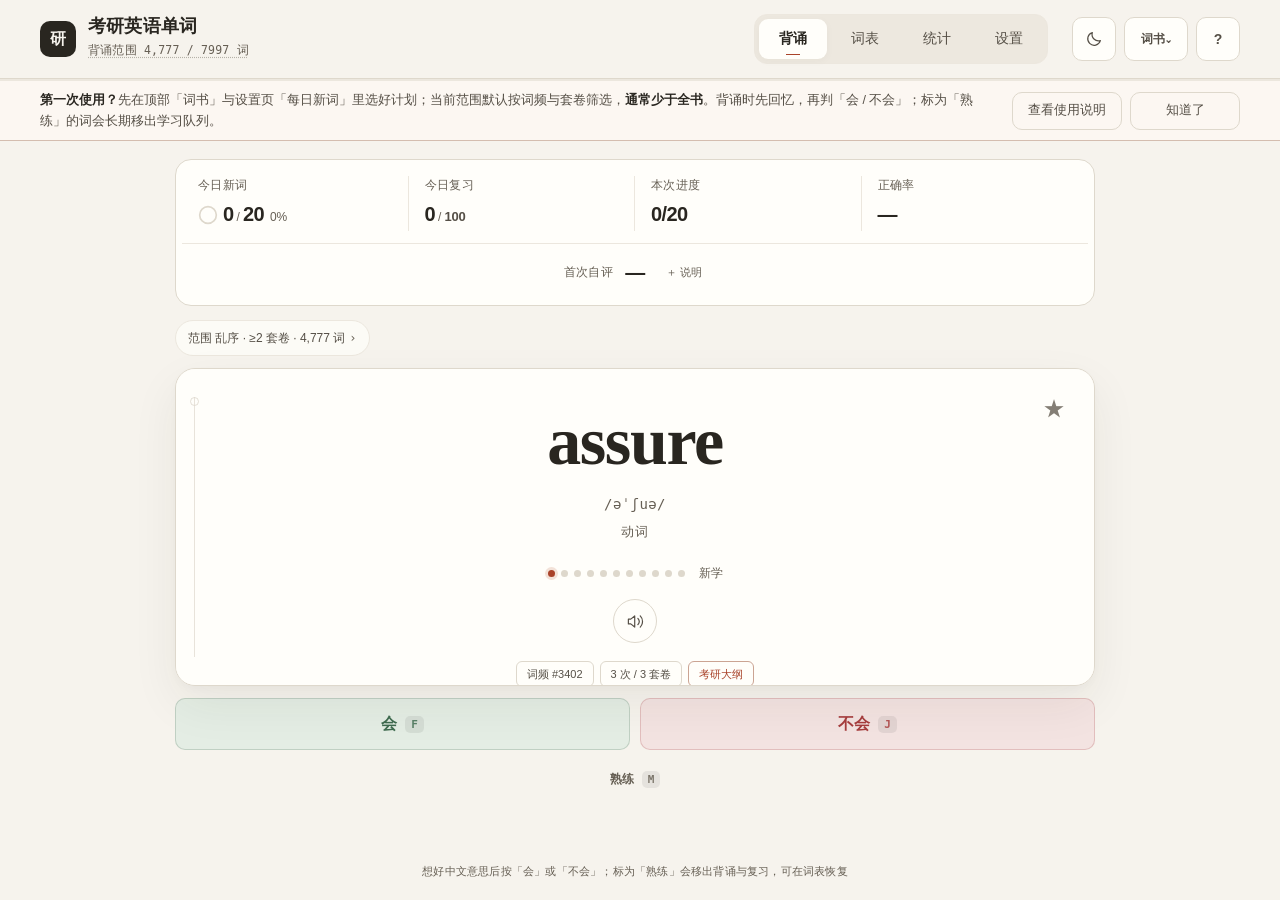
==== commit 5b566604: "feat: 2026-10-23 更新（空页等待 / 跨标签同步 / 统计布局 / 内容第三批清理） - 空学习页显式「开始等待到期」与便捷预设；完成页收敛为唯一「继续下一组」 - 跨标签同代同步不重" ====
--- a/index.html
+++ b/index.html
@@ -6,7 +6,7 @@
 <meta name="description" content="基于真题词频的背单词工具（考研 / 英语四级 / 英语六级 / 综合词书）">
 <meta name="theme-color" content="#F6F3ED">
 <title>考研英语单词背诵</title>
-<link rel="stylesheet" href="css/app.css?v=20261022-r37">
+<link rel="stylesheet" href="css/app.css?v=20261023-r42">
 <link rel="manifest" href="manifest.webmanifest">
 <link rel="apple-touch-icon" href="assets/icons/apple-touch-icon.png">
 </head>
@@ -137,14 +137,15 @@
         </div>
         <p class="auto-resume-text" id="autoResumeText"></p>
         <div class="auto-resume-acts">
-          <button type="button" class="btn ghost sm" id="autoResumeNow">立即开始</button>
+          <button type="button" class="btn ghost sm" id="autoResumeQuick" title="启用 1 张可背词、闲置 30 秒后倒计时 3 秒的自动续背方案">便捷续背</button>
+          <button type="button" class="btn ghost sm" id="startEmptyWait" hidden>开始等待到期</button>
+          <button type="button" class="btn ghost sm" id="stopEmptyWait" hidden>退出本页等待</button>
           <button type="button" class="btn ghost sm" id="autoResumePause">今天暂停自动续背</button>
         </div>
       </div>
       <div class="group-footer" id="groupFooter" role="status" hidden>
         <p class="group-footer-text" id="groupFooterText"></p>
         <div class="group-footer-actions">
-          <button type="button" class="btn ghost sm" id="nextGroupBtn" hidden>继续下一组</button>
           <button type="button" class="btn ghost sm" id="returnMainGroup" title="只学今日计划内新词 · 返回原组" aria-label="只学今日计划内新词，返回原组" hidden>返回原组</button>
         </div>
       </div>
@@ -247,35 +248,36 @@
 
   <!-- ============ 统计 ============ -->
   <section class="view" id="v-stats" aria-label="统计">
-    <div class="view-heading stats-wide"><div><p class="eyebrow">LEARNING JOURNAL</p><h2>学习足迹</h2></div><p>看见积累，也为下一次复习做好准备。</p></div>
-    <div class="panel stats-wide overview-panel">
-      <h3>学习总览 <span class="panel-note">掌握类＝当前背诵范围 · 其他＝当前词书</span></h3>
-      <p class="stats-note" id="timeSecNote">累计时长按实际学习计量：有有效操作与停留才累计，闲置约 1 分钟后暂停；切后台、休眠和跨页不补记。旧版本按页面停留累计的历史数值原样保留。</p>
-      <div class="mastery-meter" id="masteryMeter"></div>
-      <div class="grid" id="kpis"></div>
-    </div>
+    <div class="view-heading"><div><p class="eyebrow">LEARNING JOURNAL</p><h2>学习足迹</h2></div><p>看见积累，也为下一次复习做好准备。</p></div>
     <div class="panel review-action-panel">
-      <h3>今日计划 <span class="panel-note">当前背诵范围</span></h3>
+      <div class="panel-heading"><h3>今日计划</h3><p class="panel-note">当前背诵范围</p></div>
       <p class="review-plan" id="reviewPlan" role="status" aria-live="polite"></p>
       <p class="review-cap-line" id="reviewCapLine" role="status"></p>
       <div class="stats-review-actions"><button type="button" class="btn primary" id="btnDueList">查看到期词</button><button type="button" class="btn ghost" id="btnStatsStudy">返回背诵</button></div>
       <div class="today-goal" id="todayGoal"></div>
     </div>
+    <div class="panel overview-panel">
+      <div class="panel-heading"><h3>学习总览</h3><p class="panel-note">掌握类＝当前背诵范围 · 其他＝当前词书</p></div>
+      <details class="stats-method-note"><summary>学习时长如何计量</summary><p class="stats-note" id="timeSecNote">累计时长按实际学习计量：有有效操作与停留才累计，闲置约 1 分钟后暂停；切后台、休眠和跨页不补记。旧版本按页面停留累计的历史数值原样保留。</p></details>
+      <div class="mastery-meter" id="masteryMeter"></div>
+      <div class="grid" id="kpis"></div>
+    </div>
+    <div class="stats-analysis-heading"><h3>深入分析</h3><p>按需展开，查看复习安排和学习分布。</p></div>
     <details class="panel stats-details" id="statsForecastPanel">
-      <summary><h3>复习负荷 <span class="panel-note">当前背诵范围 · 未来 14 天</span></h3></summary>
+      <summary><h3>复习负荷</h3><span class="panel-note">当前背诵范围 · 未来 14 天</span></summary>
       <p class="chart-instruction">选择日期查看词数，方向键切换日期<span class="chart-mobile-hint">左右滑动查看全部日期</span></p>
       <div class="chart-scroll"><div class="forecast" id="forecast" role="group" aria-label="未来 14 天到期词数，左右方向键切换日期"></div></div>
       <p class="chart-summary" id="forecastSummary"></p>
       <div class="chart-hint" id="forecastHint" role="status" aria-live="polite"></div>
     </details>
     <details class="panel stats-details" id="surveyPanel">
-      <summary><h3>历史首次自评 <span class="panel-note">乱序历史样本 · 非当前范围/全书掌握率</span></h3></summary>
+      <summary><h3>历史首次自评</h3><span class="panel-note">乱序历史样本 · 非当前范围/全书掌握率</span></summary>
       <div class="grid" id="surveyKpis"></div>
       <div class="survey-gauge" id="surveyGauge"></div>
       <p class="chart-hint" id="surveyHint" role="status" aria-live="polite"></p>
     </details>
     <details class="panel stats-details" id="statsFreqPanel">
-      <summary><h3>词频分层掌握度 <span class="panel-note">当前背诵范围</span></h3></summary>
+      <summary><h3>词频分层掌握度</h3><span class="panel-note">当前背诵范围</span></summary>
       <div class="fm-list" id="freqMastery"></div>
       <div class="legend" aria-hidden="true">
         <span><i class="lg-mastered"></i>已掌握</span>
@@ -285,13 +287,13 @@
       <p class="chart-summary" id="freqMasterySummary"></p>
     </details>
     <details class="panel stats-details" id="statsStagesPanel">
-      <summary><h3>掌握阶段分布 <span class="panel-note">当前背诵范围 · 艾宾浩斯 10 档</span></h3></summary>
+      <summary><h3>掌握阶段分布</h3><span class="panel-note">当前背诵范围 · 艾宾浩斯 10 档</span></summary>
       <p class="chart-instruction" id="stagesSummary">仅统计已开始学习的词，选择档位查看词数</p><p class="chart-mobile-hint">左右滑动查看全部档位</p>
       <div class="chart-scroll"><div class="stages" id="stages" role="group" aria-label="掌握阶段分布，左右方向键切换档位"></div></div>
       <div class="chart-hint" id="stagesHint" role="status" aria-live="polite"></div>
     </details>
     <details class="panel stats-details" id="statsDaysPanel">
-      <summary><h3>近 14 天学习量 <span class="panel-note">当前词书全部学习活动</span></h3></summary>
+      <summary><h3>近 14 天学习量</h3><span class="panel-note">当前词书全部学习活动</span></summary>
       <p class="chart-instruction">选择日期查看新词、复习和正确率<span class="chart-mobile-hint">左右滑动查看全部日期</span></p>
       <div class="chart-scroll"><div class="days" id="days" role="group" aria-label="近 14 天学习量，左右方向键切换日期"></div></div>
       <div class="legend" aria-hidden="true">
@@ -301,23 +303,23 @@
       <p class="chart-summary" id="daysSummary"></p>
       <div class="chart-hint" id="daysHint" role="status" aria-live="polite"></div>
     </details>
-    <details class="panel stats-details stats-wide" id="statsHeatmapPanel">
-      <summary><h3>学习热力图 <span class="panel-note">当前词书 · 近 12 周</span></h3></summary>
+    <details class="panel stats-details" id="statsHeatmapPanel">
+      <summary><h3>学习热力图</h3><span class="panel-note">当前词书 · 近 12 周</span></summary>
       <div class="heatmap-scroll" id="heatmapScroll">
         <div class="heatmap" id="heatmap"></div>
       </div>
       <div class="heatmap-legend" aria-label="颜色越深表示当日学习量越多"><span>少</span><i data-level="0"></i><i data-level="1"></i><i data-level="2"></i><i data-level="3"></i><i data-level="4"></i><span>多</span></div>
       <div class="chart-hint" id="heatmapTip" role="status" aria-live="polite"></div>
     </details>
-    <div class="panel stats-wide stats-storage-panel">
-      <h3>备份与导出 <span class="panel-note">学习记录仅保存在当前浏览器</span></h3>
+    <div class="panel stats-storage-panel">
+      <div class="panel-heading"><h3>备份与导出</h3><p class="panel-note">进度备份 · 打印生词本</p></div>
       <div class="stats-backup-actions">
         <button type="button" class="btn ghost" id="btnPrintBook">打印生词本</button>
         <button type="button" class="btn ghost" id="exp">导出进度</button>
         <button type="button" class="btn ghost" id="imp">导入进度</button>
       </div>
-      <p class="storage-note">进度与熟练标记保存在当前浏览器中；更换浏览器或清除网站数据后不会自动恢复。可导出进度备份；导入前会展示备份时间、各书记录量与替换范围，替换学习记录但保留已有熟练标记。熟练词可用「取消熟练」恢复背诵与复习。</p>
       <p class="backup-status" id="backupStatus" role="status" aria-live="polite"></p>
+      <p class="storage-note">导入前会展示备份时间、各书记录量与替换范围；导入替换学习记录，保留已有熟练标记。熟练词可在词表中取消，恢复背诵与复习。</p>
       <details class="stats-danger-area"><summary>重置当前词书<span>谨慎操作</span></summary><div class="stats-danger-body"><p>只影响当前词书。建议先导出进度备份；操作前会再次确认影响范围。</p><div class="stats-backup-actions"><button type="button" class="btn ghost danger" id="resetProficient">清空熟练标记</button><button type="button" class="btn ghost danger" id="rst">重置当前词书记录</button></div></div></details>
       <input type="file" id="file" accept=".json" hidden>
     </div>
@@ -374,8 +376,9 @@
         </div>
         <div class="field auto-resume-field">
           <div class="field-title"><h4 id="autoResumeSetTitle">完成后挂机自动续背</h4><span class="field-hint">可随时取消</span></div>
-          <p class="fdesc" id="autoResumeDesc">主学习组真正完成且没有待巩固后，若连续一段时间没有有效操作、当前范围可背词达到阈值，会先出现可取消倒计时，再自动开始下一组。只刷新到期与额度，不判定、不消耗额度、不增加学习时长；后台标签不抢焦点。旧记录默认关闭。</p>
+          <p class="fdesc" id="autoResumeDesc">主学习组真正完成且没有待巩固后，或在空页明确选择“开始等待到期”后，连续一段时间没有有效操作且可背词达到阈值时，先可取消倒计时，再自动开始下一组。不判定、不消耗额度、不增加学习时长；后台不启动。空页等待仅本页有效，旧记录默认关闭自动续背。</p>
           <div class="ar-presets" id="autoResumePresets" role="group" aria-label="自动续背预设">
+            <button type="button" data-ar-preset="quick" aria-pressed="false">便捷（1 张 / 30 秒）</button>
             <button type="button" data-ar-preset="timely" aria-pressed="false">及时（1 张 / 1 分钟）</button>
             <button type="button" data-ar-preset="balanced" aria-pressed="false">均衡（5 张 / 2 分钟）</button>
             <button type="button" data-ar-preset="focused" aria-pressed="false">集中（10 张 / 5 分钟）</button>
@@ -733,6 +736,6 @@
 <script src="js/combined-words-data.js"></script>
 <script src="js/senses-data.js"></script>
 <script src="js/txt-zip.js"></script>
-<script src="js/app.js?v=20261022-r37"></script>
+<script src="js/app.js?v=20261023-r42"></script>
 </body>
 </html>
--- a/css/app.css
+++ b/css/app.css
@@ -23,9 +23,18 @@
   --shadow-lg: 0 3px 8px rgba(52, 44, 30, .025), 0 18px 48px rgba(52, 44, 30, .065);
   --radius: 20px;
   --radius-sm: 12px;
+  --radius-control: 10px;
+  --radius-badge: 6px;
+  --control-height: 46px;
+  --space-1: 4px;
+  --space-2: 8px;
+  --space-3: 12px;
+  --space-4: 16px;
+  --space-6: 24px;
   --font-serif: "Source Serif 4", "Source Serif Pro", "Iowan Old Style", "Palatino Linotype", Palatino, Georgia, serif;
   --font-sans: "PingFang SC", "Hiragino Sans GB", "Microsoft YaHei", -apple-system, BlinkMacSystemFont, sans-serif;
   --font-mono: ui-monospace, "SF Mono", Menlo, Consolas, monospace;
+  --font-number: -apple-system, BlinkMacSystemFont, "Segoe UI", var(--font-sans);
   --ease: cubic-bezier(.22, .61, .36, 1);
   /* 12 阅读字号：只放大释义/例句等阅读文本；标准档保持原有视觉密度。 */
   --fs-read: 16px;
@@ -78,6 +87,7 @@
   overflow: hidden;
   -webkit-font-smoothing: antialiased;
   text-rendering: optimizeLegibility;
+  font-variant-numeric: tabular-nums;
 }
 button, input, select, textarea { touch-action: manipulation; }
 ::selection { background: var(--accent-soft); color: var(--ink); }
@@ -176,7 +186,7 @@
 
 .icon-btn {
   width: 44px; height: 44px;
-  border-radius: 10px;
+  border-radius: var(--radius-control);
   border: 1px solid var(--rule);
   background: var(--card);
   color: var(--ink-2);
@@ -194,6 +204,8 @@
 button:focus-visible,
 input:focus-visible,
 select:focus-visible,
+textarea:focus-visible,
+summary:focus-visible,
 .row:focus-visible {
   outline: 2px solid var(--accent);
   outline-offset: 2px;
@@ -240,14 +252,10 @@
   animation: viewIn .16s var(--ease);
 }
 main.wide .view { max-width: 1080px; }
-#v-stats.on { display: grid; grid-template-columns: repeat(2, minmax(0, 1fr)); gap: 18px; }
-#v-stats .panel { margin: 0; min-width: 0; }
-.stats-wide { grid-column: 1 / -1; }
 .view-heading { display: flex; align-items: flex-end; justify-content: space-between; gap: 16px; margin-bottom: 24px; }
 .view-heading h2 { margin: 0; font-size: 26px; font-weight: 600; letter-spacing: -.6px; line-height: 1.4; }
 .eyebrow { margin: 0 0 6px; font: 10px/1.5 var(--font-mono); letter-spacing: 1.5px; color: var(--accent); }
 .view-heading > p { margin: 0 0 3px; font-size: 12px; color: var(--ink-3); }
-#v-stats .view-heading { margin-bottom: 2px; }
 
 @keyframes viewIn {
   from { opacity: 0; transform: translateY(6px); }
@@ -284,7 +292,7 @@
   letter-spacing: .4px;
 }
 .chip-val {
-  font-family: var(--font-mono);
+  font-family: var(--font-number);
   font-size: 15px;
   color: var(--ink);
   font-variant-numeric: tabular-nums;
@@ -362,6 +370,13 @@
   overflow: hidden;
   touch-action: pan-y;
 }
+/* #card 是程序聚焦的阅读容器（tabindex=-1），并不占 Tab 导航顺序。
+   点击后再用 F / 空格时 UA 也可能判为 focus-visible；仅此容器改用主题内嵌标记，
+   具体按钮/阅读节点仍保留清楚的键盘焦点环，不 blur 或移除焦点恢复。 */
+#card:focus { outline: none; }
+#card:focus-visible { box-shadow: var(--shadow-lg), inset 3px 0 0 color-mix(in srgb, var(--accent) 65%, var(--rule)); }
+#main:focus-visible, #listScroll:focus-visible { outline: 2px solid var(--accent); outline-offset: -4px; }
+
 /* 装订孔装饰 —— 笔记本签名 */
 .card::before {
   content: "";
@@ -399,19 +414,19 @@
   margin-bottom: 18px;
 }
 .tag {
-  font-family: var(--font-mono);
+  font-family: var(--font-sans);
   font-size: 11px;
-  letter-spacing: .3px;
+  letter-spacing: 0;
   color: var(--ink-2);
   border: 1px solid var(--rule);
-  border-radius: 999px;
+  border-radius: var(--radius-badge);
   padding: 3px 10px;
   background: transparent;
 }
 .tag.ky {
   color: var(--accent);
   border-color: color-mix(in srgb, var(--accent) 35%, var(--rule));
-  background: var(--accent-soft);
+  background: transparent;
 }
 
 .word {
@@ -686,7 +701,7 @@
 }
 .done p { color: var(--ink-2); margin: 8px 0; }
 .done .big {
-  font-family: var(--font-serif);
+  font-family: var(--font-number);
   font-size: 48px;
   font-weight: 600;
   color: var(--ink);
@@ -727,7 +742,7 @@
 .btn {
   appearance: none;
   border: 1px solid transparent;
-  border-radius: var(--radius-sm);
+  border-radius: var(--radius-control);
   min-height: 52px;
   min-width: 128px;
   padding: 12px 22px;
@@ -778,7 +793,7 @@
   background: transparent;
   color: var(--ink-2);
   border-color: var(--rule);
-  min-height: 46px;
+  min-height: var(--control-height);
   min-width: 0;
   font-weight: 500;
   font-size: 14px;
@@ -786,7 +801,7 @@
 .btn.ghost:hover { color: var(--ink); border-color: var(--ink-3); }
 .btn.ghost.danger { color: var(--no); }
 .btn.ghost.danger:hover { border-color: var(--no); }
-.btn.sm { min-height: 46px; min-width: 110px; font-size: 14px; }
+.btn.sm { min-height: var(--control-height); min-width: 110px; font-size: 14px; }
 
 .verdict {
   display: inline-flex;
@@ -863,8 +878,9 @@
   background: var(--card);
   border: 1px solid var(--rule);
   color: var(--ink);
-  border-radius: var(--radius-sm);
+  border-radius: var(--radius-control);
   padding: 11px 14px;
+  min-height: var(--control-height);
   font: inherit;
   font-size: 14px;
   max-width: 100%;
@@ -1050,8 +1066,8 @@
   background: var(--card);
   border: 1px solid var(--rule);
   border-radius: var(--radius);
-  padding: 22px 24px;
-  margin-bottom: 16px;
+  padding: var(--space-6);
+  margin-bottom: var(--space-4);
   box-shadow: var(--shadow);
 }
 .panel h3 {
@@ -1087,7 +1103,7 @@
 }
 .kpi b {
   display: block;
-  font-family: var(--font-serif);
+  font-family: var(--font-number);
   font-size: 28px;
   font-weight: 600;
   line-height: 1.2;
@@ -1196,7 +1212,7 @@
   color: var(--ink-3);
 }
 .mm-head b {
-  font-family: var(--font-serif);
+  font-family: var(--font-number);
   font-size: 26px;
   font-weight: 600;
   line-height: 1;
@@ -1376,60 +1392,57 @@
 }
 .chart-hint:empty { display: none; }
 
-/* ---------- 统计：分组指标、可选择图表与记录管理 ---------- */
-#v-stats .panel { padding: 26px; }
-#v-stats .panel h3 { margin-bottom: 18px; font-size: 17px; letter-spacing: 0; }
-#v-stats .panel-note { padding: 4px 8px; border-radius: 7px; background: var(--paper-deep); font-size: 11px; line-height: 1.45; }
-
-/* 09：高阶图表默认收进原生 details，首屏先给「今日计划 / 学习总览」；
-   渲染节点与 aria/键盘逻辑不变，展开后才显示图表。 */
-#v-stats .stats-details { padding: 22px 26px; align-self: start; }
+/* ---------- 统计：通栏任务 / 总览 / 原生折叠分析 / 备份 ---------- */
+#v-stats { --stats-panel-padding: var(--space-6); --stats-section-gap: var(--space-4); }
+#v-stats.on { display: grid; grid-template-columns: minmax(0, 1fr); gap: var(--stats-section-gap); }
+#v-stats .view-heading { margin-bottom: 0; }
+#v-stats .panel { margin: 0; min-width: 0; padding: var(--stats-panel-padding); }
+#v-stats .panel-heading { display: grid; gap: var(--space-1); margin-bottom: 20px; }
+#v-stats .panel h3 { margin: 0; font-size: 17px; line-height: 1.5; letter-spacing: 0; }
+#v-stats .panel-note { margin: 0; min-width: 0; padding: 0; color: var(--ink-3); font-size: 12px; font-weight: 400; line-height: 1.65; overflow-wrap: anywhere; }
+.stats-analysis-heading { display: grid; gap: var(--space-1); margin: var(--space-2) 0 0; }
+.stats-analysis-heading h3 { margin: 0; color: var(--ink); font-size: 17px; font-weight: 600; line-height: 1.5; }
+.stats-analysis-heading p { margin: 0; color: var(--ink-3); font-size: 12px; line-height: 1.65; }
+.stats-method-note { margin: -6px 0 20px; color: var(--ink-3); font-size: 12px; }
+.stats-method-note > summary { width: fit-content; padding-block: 6px; cursor: pointer; }
+.stats-method-note .stats-note { margin: 4px 0 0; line-height: 1.75; }
+/* 标题、口径、展开图标各占一位；说明自然换行，所有断点保持 DOM 顺序。 */
 #v-stats .stats-details > summary {
-  display: flex;
-  align-items: flex-start;
-  gap: 10px;
-  min-height: 36px;
-  padding: 2px 0;
-  margin: -2px 0 0;
+  display: grid;
+  grid-template-columns: minmax(0, 1fr) 24px;
+  grid-template-rows: auto auto;
+  align-items: start;
+  gap: var(--space-1) var(--space-4);
+  min-height: 44px;
   list-style: none;
   cursor: pointer;
-  border-radius: 8px;
+  border-radius: 4px;
 }
 #v-stats .stats-details > summary::-webkit-details-marker { display: none; }
-#v-stats .stats-details > summary > h3 {
-  flex: 1 1 auto;
-  min-width: 0;
-  margin: 0;
-  font-size: 16px;
-  gap: 8px;
-}
+#v-stats .stats-details > summary > h3 { grid-column: 1; grid-row: 1; font-size: 16px; }
+#v-stats .stats-details > summary > .panel-note { grid-column: 1; grid-row: 2; }
 #v-stats .stats-details > summary::after {
   content: "＋";
-  flex: 0 0 auto;
-  margin-left: auto;
-  padding: 2px 6px;
-  color: var(--ink-3);
-  font: 14px/1.2 var(--font-mono);
+  grid-column: 2;
+  grid-row: 1 / 3;
+  place-self: center;
+  color: var(--ink-3);
+  font: 16px/1.5 var(--font-mono);
 }
 #v-stats .stats-details[open] > summary::after { content: "−"; }
-#v-stats .stats-details[open] > summary { margin-bottom: 14px; }
+#v-stats .stats-details[open] > summary { margin-bottom: 20px; padding-bottom: 16px; border-bottom: 1px solid var(--rule-soft); }
 #v-stats .stats-details > summary:hover::after { color: var(--accent); }
-#v-stats .stats-details > summary:focus-visible { outline: 2px solid var(--accent); outline-offset: 3px; }
-#v-stats .stats-details > summary > h3 .panel-note { font-size: 11px; }
+#v-stats .stats-details > summary:focus-visible { outline: 2px solid var(--accent); outline-offset: 4px; }
 /* 空样本：展开后只保留一句简洁说明，不铺大面积空图。 */
 #v-stats .stats-details[data-empty="1"] .chart-scroll,
 #v-stats .stats-details[data-empty="1"] .chart-instruction,
 #v-stats .stats-details[data-empty="1"] .legend,
 #v-stats .stats-details[data-empty="1"] .heatmap-scroll,
 #v-stats .stats-details[data-empty="1"] .heatmap-legend,
+#v-stats .stats-details[data-empty="1"] #surveyKpis,
 #v-stats .stats-details[data-empty="1"] .survey-gauge,
 #v-stats .stats-details[data-empty="1"] .chart-summary { display: none; }
 #v-stats .stats-details[data-empty="1"] .chart-hint { margin-top: 0; }
-@media (max-width: 720px) {
-  #v-stats .stats-details { padding: 18px 16px; }
-  #v-stats .stats-details > summary > h3 { font-size: 15.5px; }
-  #v-stats .stats-details[open] > summary { margin-bottom: 12px; }
-}
 #v-stats #kpis { display: block; }
 .stats-primary-kpis { display: grid; grid-template-columns: repeat(4, minmax(0, 1fr)); gap: 12px; }
 #v-stats .stats-primary-kpis .kpi { padding: 20px 16px; text-align: left; background: var(--paper); border-color: var(--rule-soft); }
@@ -1437,7 +1450,7 @@
 #v-stats .stats-primary-kpis .kpi span { margin-top: 8px; font-size: 12px; }
 .stats-secondary-kpis { display: grid; grid-template-columns: repeat(3, minmax(0, 1fr)); gap: 0 28px; margin-top: 18px; padding-top: 4px; }
 #v-stats .stats-secondary-kpis .kpi { display: flex; flex-direction: row-reverse; justify-content: space-between; align-items: baseline; gap: 8px; padding: 12px 0; border: 0; border-bottom: 1px solid var(--rule-soft); border-radius: 0; background: transparent; text-align: left; }
-#v-stats .stats-secondary-kpis .kpi b { font: 600 16px/1.5 var(--font-mono); white-space: nowrap; }
+#v-stats .stats-secondary-kpis .kpi b { font: 600 16px/1.5 var(--font-number); white-space: nowrap; }
 #v-stats .stats-secondary-kpis .kpi span { margin: 0; font-size: 12px; line-height: 1.6; letter-spacing: 0; }
 #v-stats .mastery-meter { margin-bottom: 24px; padding-bottom: 22px; border-bottom: 1px solid var(--rule-soft); }
 #v-stats .mm-head { align-items: center; font-size: 13px; margin-bottom: 12px; }
@@ -1447,7 +1460,7 @@
 #v-stats .review-action-panel { border-color: color-mix(in srgb, var(--accent) 32%, var(--rule)); }
 #v-stats .review-plan { margin: 0 0 20px; }
 .review-count { display: flex; align-items: baseline; gap: 10px; color: var(--ink-2); }
-.review-count b { font: 600 48px/1.2 var(--font-serif); letter-spacing: -1px; color: var(--ink); }
+.review-count b { font: 600 48px/1.2 var(--font-number); letter-spacing: -1px; color: var(--ink); }
 .review-count > span { font-size: 14px; }
 .review-upcoming, .review-next { display: block; margin-top: 8px; font-size: 13px; line-height: 1.7; color: var(--ink-2); }
 .review-next { font-size: 12px; color: var(--ink-3); }
@@ -1510,15 +1523,11 @@
 @media (max-width: 900px) {
   .stats-secondary-kpis { grid-template-columns: repeat(2, minmax(0, 1fr)); gap: 0 20px; }
 }
-@media (max-width: 1000px) {
-  #v-stats.on { grid-template-columns: 1fr; }
-}
 @media (max-width: 720px) {
-  #v-stats > .view-heading { order: -3; }
-  #v-stats .review-action-panel { order: -2; }
-  #v-stats .overview-panel { order: -1; }
-  #v-stats .panel { padding: 22px 18px; }
-  #v-stats .panel h3 { margin-bottom: 16px; gap: 8px; font-size: 16px; }
+  #v-stats { --stats-panel-padding: var(--space-4); --stats-section-gap: var(--space-3); }
+  #v-stats .panel h3 { font-size: 16px; }
+  #v-stats .panel-heading { margin-bottom: 16px; }
+  #v-stats .stats-details[open] > summary { margin-bottom: 16px; padding-bottom: 12px; }
   .stats-primary-kpis { grid-template-columns: repeat(2, minmax(0, 1fr)); gap: 10px; }
   #v-stats .stats-primary-kpis .kpi { padding: 16px 12px; }
   #v-stats .stats-primary-kpis .kpi b { font-size: 28px; }
@@ -1673,15 +1682,15 @@
   max-width: 36em;
 }
 .set input[type="number"], .set select {
-  background: var(--paper-deep);
+  background: var(--card);
   border: 1px solid var(--rule);
   color: var(--ink);
-  border-radius: 10px;
+  border-radius: var(--radius-control);
   padding: 10px 12px;
   font: inherit;
   font-size: 14px;
   width: 150px;
-  min-height: 44px;
+  min-height: var(--control-height);
 }
 .set input[type="number"]:focus, .set select:focus {
   outline: none;
@@ -2147,7 +2156,7 @@
 .txt-split-pager { display: flex; flex-wrap: wrap; align-items: center; justify-content: space-between; gap: 8px; margin-top: 12px; }
 .txt-split-pager[hidden] { display: none; }
 .word-sheet-panel .sheet-head { gap: 16px; align-items: flex-start; }
-.word-sheet-panel .sheet-head h2 { flex: 1; min-width: 0; font-size: 34px; line-height: 1.3; white-space: nowrap; overflow-wrap: normal; }
+.word-sheet-panel .sheet-head h2 { font-family: var(--font-serif); flex: 1; min-width: 0; font-size: 34px; line-height: 1.3; white-space: nowrap; overflow-wrap: normal; }
 .word-sheet-panel .sheet-head .icon-btn { flex: 0 0 auto; }
 .word-sheet-panel .tagrow { justify-content: flex-start; margin: 12px 0; }
 .word-sheet-panel .answer { max-width: none; }
@@ -2173,7 +2182,7 @@
 .sheet-head .icon-btn { flex: 0 0 auto; width: 44px; height: 44px; }
 .sheet-head h2 {
   margin: 0;
-  font-family: var(--font-serif);
+  font-family: var(--font-sans);
   font-size: 18px;
   font-weight: 600;
 }
@@ -2221,7 +2230,7 @@
   background: var(--ink);
   color: var(--paper);
   padding: 11px 20px;
-  border-radius: 999px;
+  border-radius: var(--radius-control);
   font-size: 13.5px;
   opacity: 0;
   pointer-events: none;
@@ -2230,6 +2239,7 @@
   box-shadow: var(--shadow-lg);
   max-width: min(88vw, 420px);
   text-align: center;
+  overflow-wrap: anywhere;
 }
 #toast.on {
   opacity: 1;
@@ -2257,13 +2267,8 @@
   .card.has-answer .dots { gap: 5px; margin: 6px 0 12px; flex-wrap: wrap; justify-content: center; }
   .card.has-answer .dots em { margin-left: 4px; font-size: 10px; }
   #acts { margin-top: 12px; }
-  #acts.revealed { grid-template-columns: minmax(0, 1fr) auto minmax(0, 1fr); }
-  #acts.revealed > .verdict { grid-column: 2; grid-row: 1; }
-  #acts.revealed > #fix { grid-column: 1; grid-row: 1; min-height: 46px; }
-  #acts.revealed > #nx { grid-column: 3; grid-row: 1; min-height: 46px; }
-  #acts.revealed > #undoBtn { grid-column: 1; grid-row: 2; }
-  #acts.revealed > #markProficient { grid-column: 3; grid-row: 2; }
-  #acts > #exitDrillBtn { grid-column: 1 / -1; }
+  /* 揭示态两列/三行位置统一由「03 动作区几何」定义，这里只保留桌面按钮尺寸。 */
+  #acts.revealed > #fix, #acts.revealed > #nx { min-height: 46px; }
   #v-study > .hint { margin-top: 8px; font-size: 11px; }
   #v-study > .gate-toast { position: absolute; left: 0; right: 0; bottom: 0; top: auto; height: 20px; min-height: 20px; margin: 0; background: var(--paper); }
 }
@@ -2403,12 +2408,7 @@
   .row-actions button { padding: 7px 4px; font-size: 11px; }
   #listScroll { height: calc(52px * 8); }
 
-  #v-stats.on { grid-template-columns: 1fr; gap: 14px; }
-  .grid, #kpis { grid-template-columns: repeat(2, minmax(0, 1fr)); }
-  #surveyKpis { grid-template-columns: 1fr; }
-  #surveyKpis .kpi { display: flex; flex-direction: row-reverse; justify-content: space-between; align-items: center; text-align: left; padding: 12px; gap: 12px; }
-  #surveyKpis .kpi b { font-size: 20px; }
-  #surveyKpis .kpi span { margin-top: 0; }
+  .grid { grid-template-columns: repeat(2, minmax(0, 1fr)); }
   .kpi { padding: 14px 8px; }
   .kpi b { font-size: 22px; overflow-wrap: anywhere; }
   .view-heading { align-items: flex-start; flex-direction: column; gap: 6px; margin: 0 0 20px; }
@@ -2473,7 +2473,7 @@
 #v-set.on { display: grid; grid-template-columns: 174px minmax(0, 1fr); gap: 24px; align-items: start; }
 #v-set .settings-heading { grid-column: 1 / -1; margin-bottom: 4px; align-items: center; }
 .settings-subtitle { margin: 8px 0 0; font-size: 13px; color: var(--ink-2); }
-.settings-save { display: inline-flex; flex: 0 0 auto; gap: 7px; align-items: center; color: var(--ink-3); font-size: 12px; padding: 7px 10px; border: 1px solid var(--rule); border-radius: 999px; background: var(--card); }
+.settings-save { display: inline-flex; flex: 0 0 auto; gap: 7px; align-items: center; color: var(--ink-3); font-size: 12px; padding: 7px 0; }
 .settings-save::before { content: ""; width: 6px; height: 6px; border-radius: 50%; background: var(--ok); }
 .settings-save[data-state="editing"]::before { background: var(--gold); }
 .settings-save[data-state="error"] { color: var(--no); }
@@ -2507,14 +2507,14 @@
 .stepper button { appearance: none; flex: 0 0 44px; width: 44px; height: 44px; border: 0; border-radius: 9px; background: transparent; color: var(--ink-2); font: 20px/1 var(--font-sans); cursor: pointer; }
 .stepper button:hover { color: var(--accent); background: var(--accent-soft); }
 .stepper button:disabled { opacity: .3; cursor: default; background: transparent; }
-#v-set .stepper input[type="number"] { width: 58px; height: 44px; min-height: 44px; margin: 0; padding: 4px; border: 0; border-radius: 0; outline: none; box-shadow: none; text-align: center; font: 600 18px var(--font-mono); background: transparent; }
+#v-set .stepper input[type="number"] { width: 58px; height: 44px; min-height: 44px; margin: 0; padding: 4px; border: 0; border-radius: 0; outline: none; box-shadow: none; text-align: center; font: 600 18px var(--font-number); background: transparent; }
 .input-unit { padding: 0 10px 0 0; font-size: 12px; color: var(--ink-3); white-space: nowrap; }
 .stepper.compact { margin: 2px 0 4px; }
 .setting-footnote { margin: 16px 0 0; font-size: 12px; line-height: 1.75; color: var(--ink-3); }
-.scope-summary { display: flex; justify-content: space-between; align-items: center; gap: 20px; padding: 20px; margin: 20px 0 16px; background: color-mix(in srgb, var(--accent-soft) 45%, var(--card)); border: 1px solid color-mix(in srgb, var(--accent) 15%, var(--rule)); border-radius: 14px; }
+.scope-summary { display: flex; justify-content: space-between; align-items: center; gap: 20px; padding: 20px; margin: 20px 0 16px; background: var(--paper); border: 1px solid var(--rule-soft); border-radius: 14px; }
 .scope-summary > div { display: flex; flex-direction: column; gap: 5px; min-width: 0; }
 .scope-caption { font-size: 12px; line-height: 1.65; color: var(--ink-2); }
-#v-set .scope-count { font: 600 28px/1.5 var(--font-sans); letter-spacing: -.6px; overflow-wrap: anywhere; }
+#v-set .scope-count { font: 600 28px/1.5 var(--font-number); letter-spacing: -.6px; overflow-wrap: anywhere; }
 #v-set .scope-summary .btn { flex: 0 0 auto; min-width: 112px; }
 .scope-empty { display: flex; flex-direction: column; align-items: flex-start; gap: 8px; border: 1px solid color-mix(in srgb, var(--no) 35%, var(--rule)); border-radius: 12px; background: var(--no-soft); color: var(--no); font-size: 13px; padding: 16px; margin-bottom: 16px; }
 .combo-cards { display: grid; grid-template-columns: repeat(3, minmax(0, 1fr)); gap: 10px; margin-bottom: 10px; }
@@ -2544,12 +2544,12 @@
 #v-set .freqtrack[data-active="min"] #fminRange, #v-set .freqtrack[data-active="max"] #fmaxRange { z-index: 5; }
 #v-set .freqmeta { display: flex; align-items: center; justify-content: space-between; gap: 8px 20px; flex-wrap: wrap; border-radius: 12px; background: var(--paper); margin: 18px 0; padding: 16px; color: var(--ink-2); font: 12px/1.8 var(--font-sans); }
 .freq-result { white-space: nowrap; }
-.freq-result strong { margin-right: 4px; font: 600 23px/1.4 var(--font-mono); color: var(--ink); letter-spacing: -.7px; }
+.freq-result strong { margin-right: 4px; font: 600 23px/1.4 var(--font-number); color: var(--ink); letter-spacing: -.7px; }
 .freq-result-note { color: var(--ink-3); font-size: 11px; }
 #v-set .freqinputs { display: grid; grid-template-columns: minmax(0, 1fr) 20px minmax(0, 1fr); align-items: end; gap: 12px; }
 .number-field { display: flex; flex-direction: column; gap: 7px; font-size: 12px; color: var(--ink-2); }
-.number-control { display: flex; align-items: center; gap: 8px; min-height: 48px; border: 1px solid var(--rule); border-radius: 11px; background: var(--card); padding: 0 14px; }
-#v-set .number-control input { width: 100%; min-width: 0; height: 46px; border: 0; padding: 0; background: transparent; color: var(--ink); outline: none; box-shadow: none; font: 500 17px var(--font-mono); }
+.number-control { display: flex; align-items: center; gap: 8px; min-height: 48px; border: 1px solid var(--rule); border-radius: var(--radius-control); background: var(--card); padding: 0 14px; }
+#v-set .number-control input { width: 100%; min-width: 0; height: 46px; border: 0; padding: 0; background: transparent; color: var(--ink); outline: none; box-shadow: none; font: 500 17px var(--font-number); }
 .number-control > span { flex: 0 0 auto; font-size: 12px; color: var(--ink-3); }
 .range-separator { text-align: center; line-height: 48px; color: var(--ink-3); }
 .control-help { font-size: 12px; line-height: 1.75; color: var(--ink-3); margin: 10px 0 0; }
@@ -3083,15 +3083,6 @@
   to { opacity: 1; transform: none; }
 }
 
-/* 统计页「学习总览」的累计时长口径说明：muted 小字，不新增视觉噪音。
-   文案由 index.html 静态提供（#timeSecNote），不改 KPI 的 id/结构与数字。 */
-.stats-note {
-  margin: -6px 0 16px;
-  color: var(--ink-3);
-  font-size: 12px;
-  line-height: 1.7;
-}
-
 /* 06 词性口径切换（按主要词性 ↔ 按全部词性）：分段控件，40px 触控高度，窄屏可换行不溢出。
    选中态由 app.js 设置 aria-pressed（+ class="on"）；两种都兼容，aria-pressed 为 a11y 真源。 */
 .pos-mode {
@@ -3338,7 +3329,6 @@
   .list-drill-row { gap: 6px 8px; margin-bottom: 8px; }
   .list-drill-hint { flex-basis: 100%; font-size: 11.5px; }
   .list-drill-row .btn { width: 100%; min-height: 42px; }
-  .stats-note { margin: -4px 0 14px; font-size: 11.5px; line-height: 1.65; }
   /* 19 复习节奏编辑器：窄屏单行保持序号/数值/单位/预览四列，控件 ≥40px */
   .rhythm-intro p { font-size: 12px; }
   .rhythm-presets { gap: 6px; }
@@ -3692,9 +3682,8 @@
   margin: 2px 0 18px;
   padding: 12px 15px;
   border: 1px solid var(--rule-soft);
-  border-left: 3px solid var(--accent);
   border-radius: 12px;
-  background: color-mix(in srgb, var(--accent) 4%, var(--paper-deep));
+  background: var(--paper);
 }
 .sl-line { margin: 0; font-size: 12.5px; line-height: 1.7; color: var(--ink-2); min-width: 0; }
 .sl-line b {
@@ -3717,10 +3706,9 @@
   gap: 8px 12px;
   min-width: 0;
   padding: 10px 14px;
-  border: 1px solid color-mix(in srgb, var(--accent) 26%, var(--rule));
-  border-left: 3px solid var(--accent);
+  border: 1px solid var(--rule);
   border-radius: 12px;
-  background: color-mix(in srgb, var(--accent) 4%, var(--card));
+  background: var(--paper);
 }
 .plan-pending-text { margin: 0; min-width: 0; flex: 1 1 260px; font-size: 12px; line-height: 1.6; color: var(--ink-2); }
 .plan-pending-text b {
@@ -3745,10 +3733,9 @@
 .auto-resume {
   min-width: 0;
   padding: 11px 14px;
-  border: 1px solid color-mix(in srgb, var(--gold) 30%, var(--rule));
-  border-left: 3px solid var(--gold);
+  border: 1px solid var(--rule);
   border-radius: 12px;
-  background: color-mix(in srgb, var(--gold) 5%, var(--card));
+  background: var(--paper);
 }
 .auto-resume-head { display: flex; flex-wrap: wrap; align-items: baseline; justify-content: space-between; gap: 4px 10px; }
 .auto-resume-title { margin: 0 0 3px; font-size: 13px; font-weight: 600; line-height: 1.5; color: var(--ink); }
@@ -3768,7 +3755,7 @@
   font-variant-numeric: tabular-nums;
 }
 .auto-resume-acts { display: flex; flex-wrap: wrap; gap: 8px; }
-.auto-resume-acts .btn { min-height: 40px; padding: 8px 14px; font-size: 12.5px; }
+.auto-resume-acts .btn { min-height: 44px; padding: 8px 14px; font-size: 12.5px; }
 .auto-resume-acts .btn:disabled { opacity: .5; cursor: not-allowed; }
 
 @media (max-width: 720px) {
@@ -3777,7 +3764,7 @@
   .auto-resume-countdown { font-size: 12px; }
   .auto-resume-text { font-size: 11px; line-height: 1.55; margin-bottom: 7px; }
   .auto-resume-acts { gap: 6px; }
-  .auto-resume-acts .btn { flex: 1 1 auto; min-height: 42px; padding: 8px 10px; font-size: 12px; }
+  .auto-resume-acts .btn { flex: 1 1 auto; min-height: 44px; padding: 8px 10px; font-size: 12px; }
 }
 
 /* ---------- 22 设置页：自动续背预设 / 自定义 / 旧记录推荐 ---------- */
@@ -3815,9 +3802,9 @@
 .ar-legacy {
   margin-top: 10px;
   padding: 10px 12px;
-  border: 1px dashed color-mix(in srgb, var(--gold) 40%, var(--rule));
+  border: 1px solid var(--rule-soft);
   border-radius: 10px;
-  background: color-mix(in srgb, var(--gold) 5%, var(--card));
+  background: var(--paper);
 }
 .ar-legacy p { margin: 0 0 8px; font-size: 11.5px; line-height: 1.65; color: var(--ink-2); }
 .ar-legacy .btn { min-height: 40px; }
@@ -3913,10 +3900,7 @@
 /* 11 词表结果摘要：工具栏下方一行，说明作用域（当前范围/全库）、状态与词数。 */
 .list-scope-summary {
   margin: 0 0 10px;
-  padding: 7px 12px;
-  border: 1px solid var(--rule-soft);
-  border-radius: 9px;
-  background: var(--paper-deep);
+  padding: 4px 0;
   color: var(--ink-2);
   font-size: 12px;
   line-height: 1.6;
@@ -3924,7 +3908,7 @@
 }
 .list-scope-summary:empty { display: none; }
 @media (max-width: 720px) {
-  .list-scope-summary { font-size: 11px; line-height: 1.55; margin-bottom: 8px; padding: 6px 10px; }
+  .list-scope-summary { font-size: 12px; line-height: 1.6; margin-bottom: 8px; padding: 4px 0; }
   .guide-list li { padding: 9px 10px; }
   .guide-list li b { font-size: 13px; }
   .guide-list li span { font-size: 11.5px; }
@@ -4023,10 +4007,8 @@
 /* 备份区状态：记录只在当前浏览器 + 上次导出时间；下载触发不等于文件已妥善保管。 */
 .backup-status {
   margin: 12px 0 0;
-  padding: 10px 12px;
-  border: 1px dashed var(--rule);
-  border-radius: 10px;
-  background: var(--paper);
+  padding: 12px 0 0;
+  border-top: 1px solid var(--rule-soft);
   font-size: 12px;
   line-height: 1.7;
   color: var(--ink-2);
@@ -4038,7 +4020,7 @@
   .offline-actions { gap: 6px; }
   .offline-actions .btn { flex: 1 1 calc(50% - 6px); min-height: 42px; }
   .offline-note { font-size: 11px; }
-  .backup-status { font-size: 11.5px; line-height: 1.65; padding: 9px 10px; }
+  .backup-status { font-size: 12px; line-height: 1.65; }
 }
 
 
@@ -4158,10 +4140,9 @@
   gap: 8px 12px;
   min-width: 0;
   padding: 9px 13px;
-  border: 1px solid color-mix(in srgb, var(--accent) 26%, var(--rule));
-  border-left: 3px solid var(--accent);
+  border: 1px solid var(--rule);
   border-radius: 12px;
-  background: color-mix(in srgb, var(--accent) 4%, var(--card));
+  background: var(--paper);
 }
 .resume-notice-text { margin: 0; min-width: 0; flex: 1 1 260px; font-size: 12px; line-height: 1.6; color: var(--ink-2); }
 .resume-notice-text b { font-weight: 650; color: var(--ink); }
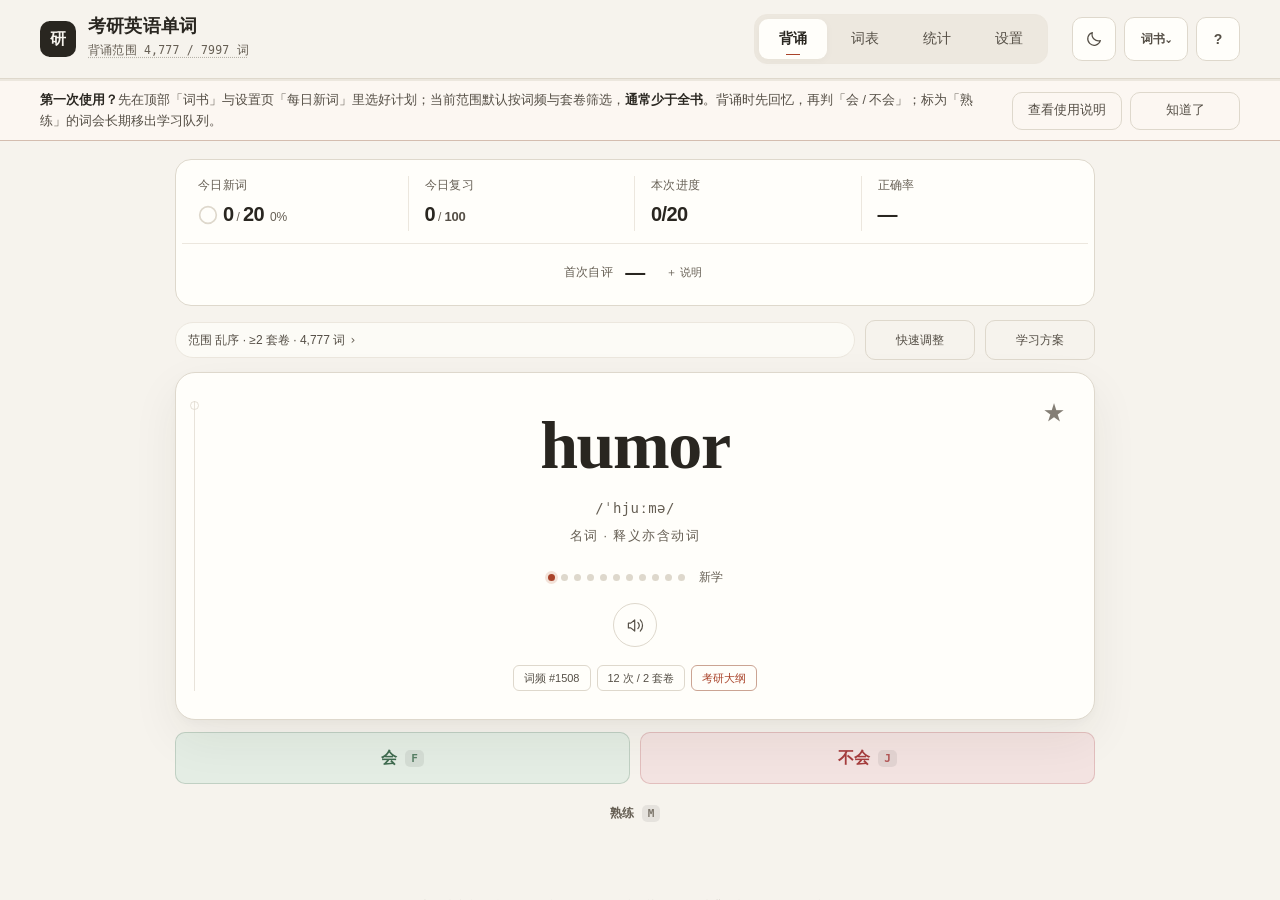
==== commit 4fe4c156: "feat: 2026-10-24 更新（设置工作台 / 阅读与操作定制 / 偏好归属 / 统计与词表增强） - 设置方案：内置方案与方案库、按类应用、导入导出、失败整份回滚 - 阅读与操作定制：密度/" ====
--- a/index.html
+++ b/index.html
@@ -6,7 +6,7 @@
 <meta name="description" content="基于真题词频的背单词工具（考研 / 英语四级 / 英语六级 / 综合词书）">
 <meta name="theme-color" content="#F6F3ED">
 <title>考研英语单词背诵</title>
-<link rel="stylesheet" href="css/app.css?v=20261023-r42">
+<link rel="stylesheet" href="css/app.css?v=20261024-r48">
 <link rel="manifest" href="manifest.webmanifest">
 <link rel="apple-touch-icon" href="assets/icons/apple-touch-icon.png">
 </head>
@@ -46,6 +46,15 @@
   <div class="guide-banner-acts">
     <button type="button" class="btn ghost sm" id="guideBannerOpen">查看使用说明</button>
     <button type="button" class="btn ghost sm" id="guideBannerDismiss">知道了</button>
+  </div>
+</div>
+
+<!-- O1 跨页切书提示条：另一页切换词书但本页有未完成组时只提示，不自动丢现场 -->
+<div class="guide-banner" id="bookFollowNotice" role="status" aria-live="polite" hidden>
+  <p class="guide-banner-text" id="bookFollowText"></p>
+  <div class="guide-banner-acts">
+    <button type="button" class="btn ghost sm" id="bookFollowApply">同步切换</button>
+    <button type="button" class="btn ghost sm" id="bookFollowDismiss">留在本页</button>
   </div>
 </div>
 
@@ -89,6 +98,8 @@
 
     <div class="drill-bar">
       <button type="button" class="study-scope" id="studyScope" title="查看并调整当前背诵范围">范围载入中…</button>
+      <button type="button" class="btn ghost sm" id="btnQuickSettings" aria-haspopup="dialog">快速调整</button>
+      <button type="button" class="btn ghost sm" id="btnStudyProfiles" aria-haspopup="dialog">学习方案</button>
       <button type="button" class="btn ghost sm" id="btnDrill" aria-label="进入错词特训">错词特训</button>
       <p class="drill-hint" id="drillHint" role="status" aria-live="polite"></p>
     </div>
@@ -114,7 +125,8 @@
               <label class="sr-only" for="extraNewCustomInputPaused">自定义临时加量词数（1–100）</label>
               <input type="number" id="extraNewCustomInputPaused" min="1" max="100" step="1" value="10" inputmode="numeric">
               <span class="extra-new-unit" aria-hidden="true">词</span>
-              <button type="button" class="btn ghost sm" id="extraNewCustomGoPaused">加量</button>
+              <button type="button" class="btn ghost sm" id="extraNewCustomGoPaused">加量并学习</button>
+              <button type="button" class="btn ghost sm" id="extraNewGrantOnlyPaused">仅增加额度</button>
             </div>
             <p class="extra-new-hint" id="extraNewHintPaused" role="status" aria-live="polite"></p>
           </div>
@@ -137,6 +149,7 @@
         </div>
         <p class="auto-resume-text" id="autoResumeText"></p>
         <div class="auto-resume-acts">
+          <button type="button" class="btn ghost sm" id="autoResumeRestore" title="解除本书今天暂停，保留原自动续背方案并重新等待" hidden>恢复今天自动续背</button>
           <button type="button" class="btn ghost sm" id="autoResumeQuick" title="启用 1 张可背词、闲置 30 秒后倒计时 3 秒的自动续背方案">便捷续背</button>
           <button type="button" class="btn ghost sm" id="startEmptyWait" hidden>开始等待到期</button>
           <button type="button" class="btn ghost sm" id="stopEmptyWait" hidden>退出本页等待</button>
@@ -160,23 +173,25 @@
     </div>
     <div class="extra-new" id="extraNewRow" role="group" aria-label="今天还想再学（临时加量）" hidden>
       <p class="extra-new-title">今天还想再学？</p>
-      <p class="extra-new-desc">临时加量只影响今天，次日回到原计划；不提高复习上限；撤销首次判定也不会撤回已授予的加量。</p>
+      <p class="extra-new-desc">增加今日新词额度并继续下一组，到期优先；已有未学加量先使用。次日回原计划，不提高复习上限。</p>
       <div class="extra-new-btns">
-        <button type="button" class="btn ghost sm" id="extraNew10">再学 10 个</button>
-        <button type="button" class="btn ghost sm" id="extraNew20">再学 20 个</button>
+        <button type="button" class="btn ghost sm" id="extraNew10">加 10 词并继续</button>
+        <button type="button" class="btn ghost sm" id="extraNew20">加 20 词并继续</button>
         <button type="button" class="btn ghost sm" id="extraNewCustom" aria-expanded="false" aria-controls="extraNewCustomBox">自定义</button>
       </div>
       <div class="extra-new-custom" id="extraNewCustomBox" hidden>
         <label class="sr-only" for="extraNewCustomInput">自定义临时加量词数（1–100）</label>
         <input type="number" id="extraNewCustomInput" min="1" max="100" step="1" value="10" inputmode="numeric">
         <span class="extra-new-unit" aria-hidden="true">词</span>
-        <button type="button" class="btn ghost sm" id="extraNewCustomGo">加量</button>
+        <button type="button" class="btn ghost sm" id="extraNewCustomGo">加量并学习</button>
+        <button type="button" class="btn ghost sm" id="extraNewGrantOnly">仅增加额度</button>
       </div>
       <p class="extra-new-hint" id="extraNewHint" role="status" aria-live="polite"></p>
     </div>
     <div class="prof-feedback" id="profFeedback" hidden>
       <p class="prof-feedback-text" id="profFeedbackText" role="status" aria-live="polite"></p>
       <button type="button" class="btn ghost sm" id="btnUnMaster">取消熟练</button>
+      <button type="button" class="prof-feedback-dismiss" id="profFeedbackDismiss" aria-label="收起熟练提示" title="收起提示；也可在词表中取消熟练">×</button>
     </div>
     <p class="sr-only" id="studyAnnouncement" role="status" aria-live="polite" aria-atomic="true"></p>
     <p class="hint" id="hint" aria-live="polite"></p>
@@ -208,16 +223,56 @@
           <option value="ky" id="fscKy">大纲词</option>
         </select>
       </div>
+      <button type="button" class="btn ghost sm" id="btnToggleOrganize" aria-pressed="false" aria-describedby="listOrganizeHint">整理</button>
+      <details class="list-export-menu" id="listViewsMenu">
+        <summary class="btn ghost sm" title="保存与套用常用筛选视图">视图</summary>
+        <div class="list-export-pop list-views-pop">
+          <p class="list-views-note">只显示本词书的视图；每本独立保存，最多 12 个。保存搜索与状态/范围筛选，不保存滚动位置，不改学习范围、队列或统计条件。</p>
+          <div class="list-view-save">
+            <input id="listViewName" type="text" maxlength="30" placeholder="视图名称（1–30 字）" aria-label="新视图名称">
+            <button type="button" class="btn ghost sm" id="btnSaveListView">保存当前筛选</button>
+          </div>
+          <p class="list-views-status" id="listViewsStatus" role="status" aria-live="polite"></p>
+          <div class="list-views-list" id="listViewsList"></div>
+          <button type="button" class="btn ghost sm" id="btnResetListViews" hidden>重置损坏的视图存储</button>
+        </div>
+      </details>
       <details class="list-export-menu" id="listExportMenu">
         <summary class="btn ghost sm" title="导出与列表管理">导出</summary>
         <div class="list-export-pop">
           <button type="button" class="btn ghost sm" id="btnPrintBookList">导出打印生词本</button>
           <button type="button" class="btn ghost sm" id="btnExportListTxt">导出筛选结果 TXT</button>
           <button type="button" class="btn ghost sm" id="btnSplitListTxt">拆分导出 TXT</button>
+          <p class="list-export-hint" id="listExportHint" hidden></p>
         </div>
       </details>
     </div>
     <p class="list-scope-summary" id="listCount" role="status" aria-live="polite"></p>
+    <div class="list-drill-chip" id="listDrillChip" hidden>
+      <span class="list-drill-source" id="listDrillSource"></span>
+      <span class="list-drill-count" id="listDrillCount"></span>
+      <button type="button" class="btn ghost sm" id="btnBackToStats">返回统计</button>
+    </div>
+    <div class="list-organize-bar" id="listOrganizeBar" hidden>
+      <p class="list-organize-summary" id="listSelectionSummary" role="status" aria-live="polite"></p>
+      <div class="list-organize-actions">
+        <button type="button" class="btn ghost sm" id="btnSelectAllFiltered">选择当前筛选全部词</button>
+        <button type="button" class="btn ghost sm" id="btnClearSelection">清空选择</button>
+        <button type="button" class="btn ghost sm" id="btnBatchStar">收藏所选</button>
+        <button type="button" class="btn ghost sm" id="btnBatchUnstar">取消收藏所选</button>
+        <button type="button" class="btn ghost sm" id="btnBatchProficient">标为熟练…</button>
+        <button type="button" class="btn ghost sm" id="btnBatchUnproficient">取消熟练…</button>
+        <button type="button" class="btn ghost sm" id="btnExitOrganize">退出整理</button>
+      </div>
+      <div class="list-batch-preview" id="listBatchPreview" hidden>
+        <p class="list-batch-preview-text" id="listBatchPreviewText" role="status" aria-live="polite"></p>
+        <div class="list-batch-preview-actions">
+          <button type="button" class="btn primary sm" id="btnBatchConfirm">确认执行</button>
+          <button type="button" class="btn ghost sm" id="btnBatchCancel">取消</button>
+        </div>
+      </div>
+      <p class="list-organize-hint" id="listOrganizeHint">整理模式只影响列表中的收藏与熟练标记；点选行复选框或「选择当前筛选全部」后可批量操作，全选包含虚拟列表未渲染的词，不改学习记录。</p>
+    </div>
     <div class="list-drill-row" id="listDrillRow">
       <p class="list-drill-hint" id="drillListHint" role="status" aria-live="polite"></p>
       <button type="button" class="btn ghost sm" id="btnDrillList" aria-describedby="drillListHint">特训全部错词</button>
@@ -249,34 +304,39 @@
   <!-- ============ 统计 ============ -->
   <section class="view" id="v-stats" aria-label="统计">
     <div class="view-heading"><div><p class="eyebrow">LEARNING JOURNAL</p><h2>学习足迹</h2></div><p>看见积累，也为下一次复习做好准备。</p></div>
-    <div class="panel review-action-panel">
+    <div class="stats-analysis-heading"><h3>你的统计卡片</h3><p>分析默认展开；收起状态与顺序会保留。长按卡片右上角拖动，也可点击排列按钮。</p></div>
+    <p class="stats-layout-status" id="statsLayoutStatus" role="status" aria-live="polite"></p>
+    <div class="panel review-action-panel" id="statsPlanPanel">
       <div class="panel-heading"><h3>今日计划</h3><p class="panel-note">当前背诵范围</p></div>
       <p class="review-plan" id="reviewPlan" role="status" aria-live="polite"></p>
       <p class="review-cap-line" id="reviewCapLine" role="status"></p>
       <div class="stats-review-actions"><button type="button" class="btn primary" id="btnDueList">查看到期词</button><button type="button" class="btn ghost" id="btnStatsStudy">返回背诵</button></div>
       <div class="today-goal" id="todayGoal"></div>
     </div>
-    <div class="panel overview-panel">
+    <div class="panel overview-panel" id="statsOverviewPanel">
       <div class="panel-heading"><h3>学习总览</h3><p class="panel-note">掌握类＝当前背诵范围 · 其他＝当前词书</p></div>
       <details class="stats-method-note"><summary>学习时长如何计量</summary><p class="stats-note" id="timeSecNote">累计时长按实际学习计量：有有效操作与停留才累计，闲置约 1 分钟后暂停；切后台、休眠和跨页不补记。旧版本按页面停留累计的历史数值原样保留。</p></details>
       <div class="mastery-meter" id="masteryMeter"></div>
       <div class="grid" id="kpis"></div>
     </div>
-    <div class="stats-analysis-heading"><h3>深入分析</h3><p>按需展开，查看复习安排和学习分布。</p></div>
-    <details class="panel stats-details" id="statsForecastPanel">
+    <details class="panel stats-details" id="statsForecastPanel" open>
       <summary><h3>复习负荷</h3><span class="panel-note">当前背诵范围 · 未来 14 天</span></summary>
       <p class="chart-instruction">选择日期查看词数，方向键切换日期<span class="chart-mobile-hint">左右滑动查看全部日期</span></p>
       <div class="chart-scroll"><div class="forecast" id="forecast" role="group" aria-label="未来 14 天到期词数，左右方向键切换日期"></div></div>
       <p class="chart-summary" id="forecastSummary"></p>
       <div class="chart-hint" id="forecastHint" role="status" aria-live="polite"></div>
+      <div class="stats-drill-row" id="forecastDrillRow">
+        <button type="button" class="btn ghost sm" id="btnDrillDueDay" disabled aria-describedby="forecastDrillNote">查看该日到期词</button>
+        <span class="chart-drill-note" id="forecastDrillNote">选择某个日期柱后，可查看该本地日桶内的到期词。</span>
+      </div>
     </details>
-    <details class="panel stats-details" id="surveyPanel">
+    <details class="panel stats-details" id="surveyPanel" open>
       <summary><h3>历史首次自评</h3><span class="panel-note">乱序历史样本 · 非当前范围/全书掌握率</span></summary>
       <div class="grid" id="surveyKpis"></div>
       <div class="survey-gauge" id="surveyGauge"></div>
       <p class="chart-hint" id="surveyHint" role="status" aria-live="polite"></p>
     </details>
-    <details class="panel stats-details" id="statsFreqPanel">
+    <details class="panel stats-details" id="statsFreqPanel" open>
       <summary><h3>词频分层掌握度</h3><span class="panel-note">当前背诵范围</span></summary>
       <div class="fm-list" id="freqMastery"></div>
       <div class="legend" aria-hidden="true">
@@ -286,13 +346,17 @@
       </div>
       <p class="chart-summary" id="freqMasterySummary"></p>
     </details>
-    <details class="panel stats-details" id="statsStagesPanel">
+    <details class="panel stats-details" id="statsStagesPanel" open>
       <summary><h3>掌握阶段分布</h3><span class="panel-note">当前背诵范围 · 艾宾浩斯 10 档</span></summary>
       <p class="chart-instruction" id="stagesSummary">仅统计已开始学习的词，选择档位查看词数</p><p class="chart-mobile-hint">左右滑动查看全部档位</p>
       <div class="chart-scroll"><div class="stages" id="stages" role="group" aria-label="掌握阶段分布，左右方向键切换档位"></div></div>
       <div class="chart-hint" id="stagesHint" role="status" aria-live="polite"></div>
+      <div class="stats-drill-row" id="stagesDrillRow">
+        <button type="button" class="btn ghost sm" id="btnDrillStage" disabled aria-describedby="stagesDrillNote">查看该档词</button>
+        <span class="chart-drill-note" id="stagesDrillNote">选择某个档位后，可查看该档内的已学词（与上方统计口径一致）。</span>
+      </div>
     </details>
-    <details class="panel stats-details" id="statsDaysPanel">
+    <details class="panel stats-details" id="statsDaysPanel" open>
       <summary><h3>近 14 天学习量</h3><span class="panel-note">当前词书全部学习活动</span></summary>
       <p class="chart-instruction">选择日期查看新词、复习和正确率<span class="chart-mobile-hint">左右滑动查看全部日期</span></p>
       <div class="chart-scroll"><div class="days" id="days" role="group" aria-label="近 14 天学习量，左右方向键切换日期"></div></div>
@@ -302,16 +366,18 @@
       </div>
       <p class="chart-summary" id="daysSummary"></p>
       <div class="chart-hint" id="daysHint" role="status" aria-live="polite"></div>
+      <p class="chart-drill-note" id="daysDrillNote">近 14 天学习量只有按日汇总，没有逐词明细，因此不提供「当天学了哪些词」的下钻，避免编造历史词集。</p>
     </details>
-    <details class="panel stats-details" id="statsHeatmapPanel">
+    <details class="panel stats-details" id="statsHeatmapPanel" open>
       <summary><h3>学习热力图</h3><span class="panel-note">当前词书 · 近 12 周</span></summary>
       <div class="heatmap-scroll" id="heatmapScroll">
         <div class="heatmap" id="heatmap"></div>
       </div>
       <div class="heatmap-legend" aria-label="颜色越深表示当日学习量越多"><span>少</span><i data-level="0"></i><i data-level="1"></i><i data-level="2"></i><i data-level="3"></i><i data-level="4"></i><span>多</span></div>
       <div class="chart-hint" id="heatmapTip" role="status" aria-live="polite"></div>
+      <p class="chart-drill-note" id="heatmapDrillNote">热力图同样只有每日汇总，没有逐词明细，不提供历史当天词表下钻。</p>
     </details>
-    <div class="panel stats-storage-panel">
+    <div class="panel stats-storage-panel" id="statsStoragePanel">
       <div class="panel-heading"><h3>备份与导出</h3><p class="panel-note">进度备份 · 打印生词本</p></div>
       <div class="stats-backup-actions">
         <button type="button" class="btn ghost" id="btnPrintBook">打印生词本</button>
@@ -328,11 +394,17 @@
   <!-- ============ 设置 ============ -->
   <section class="view" id="v-set" aria-label="设置">
     <div class="view-heading settings-heading"><div><p class="eyebrow">MAKE IT YOURS</p><h2>学习设置</h2><p class="settings-subtitle" id="settingsSummary">按自己的节奏，安排每一次积累。</p></div><span class="settings-save" id="settingsSaveState" role="status" aria-live="polite">更改后自动保存</span></div>
+    <div class="settings-tools">
+      <label class="settings-search-label" for="settingsSearch">查找设置<input type="search" id="settingsSearch" placeholder="搜索，如：语速、每组词数、快捷键" autocomplete="off" aria-controls="settingsSearchResults"></label>
+      <button type="button" class="btn ghost sm" id="btnSettingsProfiles" aria-haspopup="dialog">我的学习方案</button>
+      <button type="button" class="btn ghost sm" id="settingsAdvancedToggle" aria-pressed="false">展开高级设置</button>
+      <div id="settingsSearchResults" class="settings-search-results" hidden aria-label="设置搜索结果"></div>
+    </div>
     <nav class="settings-nav" aria-label="设置分类">
       <a href="#settings-plan" class="on" aria-current="location"><span aria-hidden="true">01</span>学习计划</a>
       <a href="#settings-scope"><span aria-hidden="true">02</span>词库范围</a>
       <a href="#settings-appearance"><span aria-hidden="true">03</span>外观与显示</a>
-      <a href="#settings-keys"><span aria-hidden="true">04</span>快捷键</a>
+      <a href="#settings-keys"><span aria-hidden="true">04</span>按键与手势</a>
       <a href="#settings-rhythm"><span aria-hidden="true">05</span>复习节奏</a>
       <a href="#settings-offline"><span aria-hidden="true">06</span>离线与帮助</a>
     </nav>
@@ -340,12 +412,14 @@
       <section class="panel settings-section" id="settings-plan" aria-labelledby="planTitle">
         <div class="settings-section-head"><span class="section-index" aria-hidden="true">01</span><div><h3 id="planTitle">学习计划</h3><p>设置每天的学习量，以及遇见单词的顺序。</p></div></div>
         <div class="settings-lifecycle" id="settingsLifecycle" aria-label="当前组与下一组的范围计划">
+          <details id="settingsLifecycleDetails"><summary>当前组与下一组预览</summary>
           <p class="sl-line sl-next" id="settingsNextPreview"></p>
           <p class="sl-line sl-current" id="settingsCurrentGroup"></p>
           <div class="sl-acts">
             <button type="button" class="btn ghost sm" id="applySettingsRestart" hidden>应用并重新开始本组</button>
             <span class="sl-note">设置自动保存；计划与范围默认只在下一组生效，外观与显示偏好立即生效。</span>
           </div>
+          </details>
         </div>
         <div class="set">
           <label for="dailyNew">每日新词上限<span class="desc" id="dailyNewDesc">可设为 1–500 词；到期复习不占这个名额。</span></label>
@@ -384,11 +458,11 @@
             <button type="button" data-ar-preset="focused" aria-pressed="false">集中（10 张 / 5 分钟）</button>
             <button type="button" data-ar-preset="off" aria-pressed="false">关闭</button>
           </div>
-          <div class="ar-custom">
+          <details class="settings-advanced"><summary>自定义阈值、等待和倒计时</summary><div class="ar-custom">
             <label for="autoResumeThreshold">待背阈值<span class="number-control"><input type="number" id="autoResumeThreshold" min="1" max="50" step="1" inputmode="numeric" aria-describedby="autoResumeDesc"><span aria-hidden="true">张</span></span></label>
             <label for="autoResumeIdleMin">挂机等待<span class="number-control"><input type="number" id="autoResumeIdleMin" min="0.5" max="10" step="0.5" inputmode="decimal" aria-describedby="autoResumeDesc"><span aria-hidden="true">分钟</span></span></label>
             <label for="autoResumeCountdownSec">倒计时<span class="number-control"><input type="number" id="autoResumeCountdownSec" min="3" max="60" step="1" inputmode="numeric" aria-describedby="autoResumeDesc"><span aria-hidden="true">秒</span></span></label>
-          </div>
+          </div></details>
           <p class="ar-hint" id="autoResumeStatus" role="status" aria-live="polite"></p>
           <div class="ar-legacy" id="autoResumeLegacy" hidden>
             <p>检测到旧记录：自动续背默认关闭。可一键开启推荐方案（5 张 / 2 分钟 / 15 秒）。</p>
@@ -415,7 +489,7 @@
           <button type="button" data-combo="cold" aria-pressed="false"><span class="combo-name">冷门补充</span><span class="combo-desc">1–2 次 · 不限套卷</span></button>
           <button type="button" data-combo="adj" aria-pressed="false"><span class="combo-name">只背形容词</span><span class="combo-desc">不限词频与套卷</span></button>
         </div>
-        <div class="field frequency-field">
+        <details class="settings-advanced frequency-advanced" open><summary>精确设置词频区间</summary><div class="field frequency-field">
           <div class="field-title"><h4>词频区间</h4><span class="freq-now" id="freqRangeNow">全部词频</span></div>
           <p class="fdesc" id="fRangeDesc">拖动两端手柄或输入次数，选择要背的词频区间。</p>
           <div class="freqviz">
@@ -436,7 +510,7 @@
             <button type="button" data-fmin="1" data-fmax="">全部词频</button><button type="button" data-fmin="2" data-fmax="">≥2 次</button><button type="button" data-fmin="5" data-fmax="">≥5 次</button><button type="button" data-fmin="10" data-fmax="">≥10 次</button>
             <details class="more-presets"><summary>更多范围 <span aria-hidden="true">＋</span></summary><div class="presets"><button type="button" data-fmin="3" data-fmax="">≥3 次</button><button type="button" data-fmin="1" data-fmax="5">≤5 次</button><button type="button" data-fmin="1" data-fmax="10">≤10 次</button><button type="button" data-fmin="1" data-fmax="20">≤20 次</button><button type="button" data-fmin="1" data-fmax="2" data-pmin="0">只看冷门</button><button type="button" data-fmin="1" data-fmax="1" data-pmin="0">只出现 1 次</button></div></details>
           </div>
-        </div>
+        </div></details>
         <div class="field">
           <div class="field-title"><label class="ftitle" for="pmin">最少试卷覆盖数</label><span class="field-hint">0 表示不限</span></div>
           <p class="fdesc" id="pminDesc">跨试卷覆盖可以补充词频信息。</p>
@@ -458,6 +532,11 @@
       </section>
 
       <section class="panel settings-section" id="settings-appearance" aria-labelledby="appearanceTitle">
+        <div class="preference-ownership-intro">
+          <p class="control-help">外观、发音与操作偏好可选择<b>此设备通用</b>（同一浏览器所有词书共享）或<b>本书单独</b>（只影响当前词书，其他词书保留自己的值）。每项右侧的归属按钮可随时切换；偏好只保存在本机浏览器，不会上传。</p>
+          <p class="control-help" id="preferenceOwnershipStatus" role="status" aria-live="polite"></p>
+          <p class="control-help"><button type="button" class="text-action" id="preferenceOwnershipRetry" hidden>重试保存偏好归属</button></p>
+        </div>
         <div class="settings-section-head"><span class="section-index" aria-hidden="true">03</span><div><h3 id="appearanceTitle">外观与显示</h3><p>让页面和单词卡片适合你的阅读习惯。</p></div></div>
         <div class="field theme-field"><div class="field-title"><h4>页面主题</h4></div><div class="seg theme-picker" id="themeSeg" role="group" aria-label="页面主题"><button type="button" data-theme="auto" aria-label="主题跟随系统"><span class="theme-preview theme-auto" aria-hidden="true"><i></i><i></i><i></i></span><span>跟随系统</span></button><button type="button" data-theme="light" aria-label="浅色主题"><span class="theme-preview theme-light" aria-hidden="true"><i></i><i></i><i></i></span><span>浅色</span></button><button type="button" data-theme="dark" aria-label="深色主题"><span class="theme-preview theme-dark" aria-hidden="true"><i></i><i></i><i></i></span><span>深色</span></button></div></div>
         <div class="set"><label for="showPh">显示音标<span class="desc" id="showPhDesc">在单词下方显示音标。</span></label><span class="sw"><input type="checkbox" role="switch" id="showPh" aria-describedby="showPhDesc"><i aria-hidden="true"></i></span></div>
@@ -472,6 +551,27 @@
           </div>
           <p class="fdesc" id="fontSizeDesc">大字会放大释义与例句，并给长单词保留最小可读尺寸；不会盖住操作按钮，长词必要时换行。</p>
         </div>
+        <div class="field seg-field">
+          <div class="field-title"><h4 id="cardDensityTitle">卡片密度</h4><span class="field-hint">只调整卡片内留白</span></div>
+          <div class="seg" id="cardDensitySeg" role="group" aria-label="卡片密度" aria-describedby="cardDensityDesc">
+            <button type="button" data-card-density="comfortable" aria-pressed="true">舒适</button>
+            <button type="button" data-card-density="compact" aria-pressed="false">紧凑</button>
+          </div>
+          <p class="fdesc" id="cardDensityDesc">紧凑减少卡片内段间距；动作按钮、动作区高度与释义字号不变。</p>
+        </div>
+        <div class="field" id="readingOrderControls">
+          <div class="field-title"><h4>判定后阅读顺序</h4><span class="field-hint">释义 / 例句 / 词形</span></div>
+          <div id="readingOrderList" class="reading-order-list"></div>
+          <p class="control-help" id="readingOrderSummary" role="status" aria-live="polite"></p>
+        </div>
+        <div class="set"><label for="showCardMeta">卡片词频与套卷标签<span class="desc">学习卡上的词频/套卷/书源信息；详情页始终保留完整信息。</span></label><span class="sw"><input type="checkbox" role="switch" id="showCardMeta"><i aria-hidden="true"></i></span></div>
+        <div class="set"><label for="showCardStage">卡片复习阶段<span class="desc">学习卡上的十档阶段点；不影响调度与统计。</span></label><span class="sw"><input type="checkbox" role="switch" id="showCardStage"><i aria-hidden="true"></i></span></div>
+        <div class="set"><label for="showCardPos">卡片词性提示<span class="desc">学习卡上的词性行；语境义所需的词性照常显示。</span></label><span class="sw"><input type="checkbox" role="switch" id="showCardPos"><i aria-hidden="true"></i></span></div>
+        <div class="field" id="secondaryActionsControls">
+          <div class="field-title"><h4>固定次级动作</h4><span class="field-hint">最多两个，始终占原第三行</span></div>
+          <div class="secondary-actions-choices" id="secondaryActionChoices" role="group" aria-label="固定次级动作"></div>
+          <p class="control-help" id="secondaryActionsSummary" role="status" aria-live="polite">未固定的动作仍在“更多操作”中可达；不会隐藏撤销或熟练入口。</p>
+        </div>
         <div class="field speech-field">
           <div class="field-title"><h4 id="speechTitle">发音</h4><span class="field-hint">使用设备系统语音</span></div>
           <div class="speech-row">
@@ -487,16 +587,44 @@
           <p class="fdesc" id="voiceHint" role="status" aria-live="polite">朗读使用设备系统语音（不是词典原声）；能否离线发音取决于系统已安装的英语语音。</p>
         </div>
         <div class="settings-reset-row">
-          <span class="control-help">恢复默认只改外观与显示（浅色主题、显示音标/例句/词形、自动发音关闭）并恢复默认按键；不会重新启用单字符快捷键，也不影响学习计划、范围与进度。</span>
-          <button type="button" class="btn ghost sm" data-reset="appearance">恢复默认外观与键盘</button>
-        </div>
+          <span class="control-help">按类别恢复，不影响学习计划、范围与进度。</span>
+          <button type="button" class="btn ghost sm" data-reset-simple="appearance">恢复默认外观</button>
+          <button type="button" class="btn ghost sm" data-reset-simple="speech">恢复默认发音</button>
+        </div>
+        <details class="settings-advanced"><summary>一并恢复外观与键盘</summary><p class="control-help">同时恢复外观、发音和默认按键；保留单字符快捷键开关。</p><button type="button" class="btn ghost sm" data-reset="appearance">恢复默认外观与键盘</button></details>
       </section>
 
       <section class="panel settings-section" id="settings-keys" aria-labelledby="keysTitle">
-        <div class="settings-section-head"><span class="section-index" aria-hidden="true">04</span><div><h3 id="keysTitle">快捷键</h3><p id="keyBindingStatus" role="status" aria-live="polite">选择一个按键后直接按新键，Esc 取消。</p></div></div>
-        <div class="key-grid"><div class="set"><label>会<span class="desc">判定并显示释义</span></label><button type="button" class="keybtn" data-k="know" aria-label="修改会的快捷键"></button></div><div class="set"><label>不会<span class="desc">判定并显示释义</span></label><button type="button" class="keybtn" data-k="dont" aria-label="修改不会的快捷键"></button></div><div class="set"><label>下一个单词<span class="desc">判定后继续</span></label><button type="button" class="keybtn" data-k="next" aria-label="修改下一个单词的快捷键"></button></div><div class="set"><label>发音<span class="desc">朗读当前单词</span></label><button type="button" class="keybtn" data-k="speak" aria-label="修改发音的快捷键"></button></div><div class="set"><label>收藏<span class="desc">添加或取消收藏</span></label><button type="button" class="keybtn" data-k="star" aria-label="修改收藏的快捷键"></button></div><div class="set"><label>熟练<span class="desc">标记并移出学习队列</span></label><button type="button" class="keybtn" data-k="proficient" aria-label="修改熟练的快捷键"></button></div></div>
-        <div class="set"><label for="singleCharKeys">启用单字符快捷键<span class="desc" id="singleCharDesc">关闭后字母、数字、空格和 ? 不再触发学习操作；Enter、方向键、Ctrl/Cmd+Z 与页面按钮仍可用。恢复默认按键不会自动重新启用。</span></label><span class="sw"><input type="checkbox" role="switch" id="singleCharKeys" aria-describedby="singleCharDesc"><i aria-hidden="true"></i></span></div>
-        <div class="key-reset-row"><span class="control-help">Enter 和方向键保留给学习操作。</span><button type="button" class="btn ghost sm" id="keyReset">恢复默认按键</button></div>
+        <div class="settings-section-head"><span class="section-index" aria-hidden="true">04</span><div><h3 id="keysTitle">按键、手势与动作布局</h3><p id="keyBindingStatus" role="status" aria-live="polite">选择一个按键后直接按新键，可用 Shift 加字母，Esc 取消。</p></div></div>
+        <div class="key-grid"><div class="set"><label>会<span class="desc">判定并显示释义</span></label><button type="button" class="keybtn" data-k="know" aria-label="修改会的快捷键"></button></div><div class="set"><label>不会<span class="desc">判定并显示释义</span></label><button type="button" class="keybtn" data-k="dont" aria-label="修改不会的快捷键"></button></div><div class="set"><label>下一个单词<span class="desc">判定后翻页，完成后续组</span></label><button type="button" class="keybtn" data-k="next" aria-label="修改下一个单词的快捷键"></button></div><div class="set"><label>发音<span class="desc">朗读当前单词</span></label><button type="button" class="keybtn" data-k="speak" aria-label="修改发音的快捷键"></button></div><div class="set"><label>收藏<span class="desc">添加或取消收藏</span></label><button type="button" class="keybtn" data-k="star" aria-label="修改收藏的快捷键"></button></div><div class="set"><label>熟练<span class="desc">标记并移出学习队列</span></label><button type="button" class="keybtn" data-k="proficient" aria-label="修改熟练的快捷键"></button></div></div>
+        <div class="set"><label for="singleCharKeys">启用字符快捷键<span class="desc" id="singleCharDesc">关闭后字母、数字、空格、Shift 字符组合与 ? 不再触发学习操作；Enter、方向键、Ctrl/Cmd+Z 与页面按钮仍可用。恢复默认不会重新开启此开关。</span></label><span class="sw"><input type="checkbox" role="switch" id="singleCharKeys" aria-describedby="singleCharDesc"><i aria-hidden="true"></i></span></div>
+        <details class="settings-advanced" id="actionKeysSettings"><summary>继续、等待、返回与词表快捷键</summary>
+          <p class="control-help">这些动作默认不占用任何字母；只在对应场景执行。选中后直接按键，冲突时保留原值。</p>
+          <div class="key-grid">
+            <div class="set"><label>继续下一组<span class="desc">默认沿用“下一个单词”的按键，也可另设</span></label><button type="button" class="keybtn" data-k="continue" aria-label="修改继续下一组的快捷键"></button></div>
+            <div class="set"><label>等待到期<span class="desc">开始或退出本页等待；不暗中启用策略</span></label><button type="button" class="keybtn" data-k="wait" aria-label="修改等待到期的快捷键"></button></div>
+            <div class="set"><label>返回原现场<span class="desc">退出特训、子组或返回上一组结果</span></label><button type="button" class="keybtn" data-k="return" aria-label="修改返回原现场的快捷键"></button></div>
+            <div class="set"><label>搜索词表<span class="desc">切到词表并聚焦搜索，学习现场保留</span></label><button type="button" class="keybtn" data-k="listSearch" aria-label="修改搜索词表的快捷键"></button></div>
+          </div>
+        </details>
+        <details class="settings-advanced"><summary>单独恢复某个动作的按键</summary><div id="inputResetChoices" class="workspace-file-actions"></div></details>
+        <div class="key-reset-row"><span class="control-help">Enter、方向键与 Ctrl/Cmd+Z 保留；Ctrl、Alt、Command 组合留给浏览器或系统。</span><button type="button" class="btn ghost sm" id="keyReset">恢复全部默认按键</button></div>
+        <div class="field" id="gestureSettings">
+          <div class="set"><label for="gesturesEnabled">滑动操作<span class="desc">触摸或触控笔水平滑动时执行映射动作；关闭后仍可正常滚动。</span></label><span class="sw"><input type="checkbox" role="switch" id="gesturesEnabled"><i aria-hidden="true"></i></span></div>
+          <div class="seg" role="group" aria-label="回忆时滑动预设"><button type="button" data-gesture-preset="standard">左不会 · 右会</button><button type="button" data-gesture-preset="reverse">左会 · 右不会</button></div>
+          <p id="gestureSummary" class="control-help" role="status" aria-live="polite"></p>
+          <div class="input-mapping-grid"><label for="gestureRecallLeft">回忆时向左<select id="gestureRecallLeft"></select></label><label for="gestureRecallRight">回忆时向右<select id="gestureRecallRight"></select></label></div>
+          <details class="settings-advanced"><summary>判定后的滑动操作</summary><p class="control-help">默认不执行动作。可设为下一词、改判或其他操作，仍受当前场景限制。</p><div class="input-mapping-grid"><label for="gestureRevealedLeft">判定后向左<select id="gestureRevealedLeft"></select></label><label for="gestureRevealedRight">判定后向右<select id="gestureRevealedRight"></select></label></div></details>
+        </div>
+        <div class="field" id="actionLayoutSettings">
+          <div class="field-title"><h4>动作按钮位置</h4><span class="field-hint">立即生效，不改变按键或手势</span></div>
+          <div class="layout-choices" role="group" aria-label="动作布局">
+            <button type="button" data-action-layout="standard" aria-pressed="true"><strong>标准</strong><span>会在左，下一个在右</span></button>
+            <button type="button" data-action-layout="left" aria-pressed="false"><strong>左手</strong><span>会与下一个都在左</span></button>
+            <button type="button" data-action-layout="right" aria-pressed="false"><strong>右手</strong><span>会与下一个都在右</span></button>
+          </div>
+        </div>
+        <p id="inputPreferencesStatus" class="control-help" role="status" aria-live="polite"></p>
       </section>
 
       <section class="panel settings-section" id="settings-rhythm" aria-labelledby="rhythmTitle">
@@ -515,7 +643,7 @@
           </div>
           <p class="rhythm-note">预设只是起点；改动任意一档后会变成「自定义」。</p>
         </div>
-        <div class="rhythm-block">
+        <details class="settings-advanced"><summary>自定义十档与重学间隔</summary><div class="rhythm-block">
           <div class="rhythm-block-head"><h4 id="rhythmStagesTitle">十档间隔</h4><span class="rhythm-block-hint">1 分钟 – 365 天 · 必须严格递增</span></div>
           <div class="rhythm-stages" id="rhythmStages" role="group" aria-labelledby="rhythmStagesTitle"></div>
           <p class="rhythm-error" id="rhythmError" role="alert" hidden></p>
@@ -525,7 +653,7 @@
           <div class="rhythm-relearn" id="rhythmRelearn"></div>
           <p class="rhythm-note">这是「不会」的词在<b>之后的组</b>里再次出现的间隔；组内最多两轮的即时重考是另一套机制，改这里不会关闭组内重考。</p>
         </div>
-        <div class="rhythm-preview" id="rhythmPreview"></div>
+        </details><div class="rhythm-preview" id="rhythmPreview"></div>
         <div class="rhythm-footer">
           <p class="rhythm-note">恢复默认只改复习节奏（均衡曲线），不清空学习进度、熟练或收藏。</p>
           <button type="button" class="btn ghost sm" data-rhythm-reset>恢复默认曲线</button>
@@ -547,6 +675,38 @@
     </div>
   </section>
 </main>
+
+<!-- 学习现场设置与个人方案：与学习队列分离 -->
+<div class="sheet" id="settingsWorkspaceSheet" hidden>
+  <div class="sheet-backdrop" data-close></div>
+  <div class="sheet-panel workspace-panel" role="dialog" aria-modal="true" aria-labelledby="workspaceTitle" tabindex="-1">
+    <header class="sheet-head"><h2 id="workspaceTitle">按你的习惯学习</h2><button type="button" class="icon-btn" data-close aria-label="关闭快速设置">×</button></header>
+    <div class="workspace-tabs" role="tablist" aria-label="学习配置">
+      <button type="button" role="tab" id="workspaceQuickTab" aria-controls="workspaceQuick" aria-selected="true">快速调整</button>
+      <button type="button" role="tab" id="workspaceProfilesTab" aria-controls="workspaceProfiles" aria-selected="false" tabindex="-1">学习方案</button>
+    </div>
+    <p class="workspace-status" id="workspaceStatus" role="status" aria-live="polite"></p>
+    <section id="workspaceQuick" role="tabpanel" aria-labelledby="workspaceQuickTab">
+      <p class="sheet-note">更改后自动保存。计划与范围留到下一组，阅读与操作偏好立即生效。</p>
+      <div id="quickSettingsFields" class="quick-fields"></div>
+      <div id="quickPendingDiff" class="workspace-diff" aria-live="polite"></div>
+      <details id="quickPins" class="workspace-details"><summary>自选常用设置</summary><div id="quickPinsChoices" class="workspace-choices"></div></details>
+      <button type="button" class="btn ghost" id="workspaceAllSettings">全部设置与搜索</button>
+    </section>
+    <section id="workspaceProfiles" role="tabpanel" aria-labelledby="workspaceProfilesTab" hidden>
+      <p class="sheet-note">方案只包含你选中的配置。进度、熟练、今日加量与暂停各自保留。</p>
+      <fieldset class="workspace-categories"><legend>应用哪些类别</legend><div id="profileApplyCategories" class="workspace-choices"></div></fieldset>
+      <div id="settingsProfilesList" class="profile-list"></div>
+      <details class="workspace-details" id="profileSaveBox"><summary>把当前设置保存为方案</summary>
+        <label class="workspace-name" for="profileName">方案名称<input type="text" id="profileName" maxlength="40" placeholder="如：日常、周末、冲刺"></label>
+        <fieldset class="workspace-categories"><legend>保存哪些类别</legend><div id="profileSaveCategories" class="workspace-choices"></div></fieldset>
+        <button type="button" class="btn primary" id="saveSettingsProfile">保存当前配置</button>
+      </details>
+      <div class="workspace-file-actions"><button type="button" class="btn ghost sm" id="exportProfiles">导出方案</button><button type="button" class="btn ghost sm" id="importProfiles">导入方案</button><input type="file" id="profilesFile" accept=".json" hidden></div>
+      <div id="profilesImportPreview" class="workspace-import" hidden><p id="profilesImportSummary"></p><div class="workspace-file-actions"><button type="button" class="btn primary sm" id="confirmProfilesImport">确认导入方案</button><button type="button" class="btn ghost sm" id="cancelProfilesImport">取消</button></div></div>
+    </section>
+  </div>
+</div>
 
 <!-- 单词详情 -->
 <div class="sheet" id="wordSheet" hidden>
@@ -557,6 +717,21 @@
       <button type="button" class="icon-btn" id="wordClose" data-word-close aria-label="关闭单词详情">×</button>
     </header>
     <div id="wordDetail"></div>
+    <section aria-labelledby="wordIssueTitle" class="word-issue" id="wordIssueBlock">
+      <h3 class="word-issue-title" id="wordIssueTitle">本词问题 <span class="word-issue-total" id="wordIssueTotal"></span></h3>
+      <p class="sheet-note word-issue-intro">只保存在当前浏览器：不上传、不改动词库、熟练或学习进度。发现释义、音标、例句或来源有问题时可记录在这里。</p>
+      <div class="word-issue-known" id="wordIssueKnown" hidden></div>
+      <label class="word-issue-label" for="wordIssueNote">问题 / 备注（最多 500 字）</label>
+      <textarea class="word-issue-input" id="wordIssueNote" maxlength="500" placeholder="例如：这个义项和例句对不上、音标疑似错误、缺少常见搭配…" rows="3"></textarea>
+      <div class="word-issue-actions">
+        <button class="btn primary sm" id="wordIssueSave" type="button">保存</button>
+        <button class="btn ghost sm" hidden id="wordIssueDelete" type="button">删除</button>
+        <button class="btn ghost sm" hidden id="wordIssueCopy" type="button">复制</button>
+        <button class="btn ghost sm" id="wordIssueExportBook" type="button">导出本书 JSON</button>
+        <button class="btn ghost sm" id="wordIssueExportAll" type="button">导出全部 JSON</button>
+      </div>
+      <p aria-live="polite" class="word-issue-status" id="wordIssueStatus" role="status"></p>
+    </section>
     <div class="acts start" id="wordActions"></div>
   </div>
 </div>
@@ -570,7 +745,7 @@
       <button type="button" class="icon-btn" data-close aria-label="关闭">×</button>
     </header>
     <ul class="key-list" id="keyList"></ul>
-    <p class="sheet-note">在输入框中输入时快捷键不会触发。未判定时，「下一个」会被拦截。<button type="button" class="text-action guide-reopen" id="btnGuideFromHelp">再看一次使用说明</button></p>
+    <p class="sheet-note">输入或选择文字时快捷键不会触发。未判定时需先判「会 / 不会」。继续、等待、返回与词表搜索可在设置中自选按键，滑动和动作位置也可调整。<button type="button" class="text-action guide-reopen" id="btnGuideFromHelp">再看一次使用说明</button></p>
   </div>
 </div>
 
@@ -648,7 +823,16 @@
       <button type="button" class="icon-btn" id="bookClose" data-close aria-label="关闭词书选择">×</button>
     </header>
     <div class="book-list" id="bookList"></div>
-    <p class="sheet-note">综合词书合并考研、四级、六级词汇，同名单词只背一次。每本词书的学习进度、熟练标记、收藏与统计相互独立；综合词书从独立进度开始。主题与按键等界面偏好会带到新词书。</p>
+    <div class="book-page-mode" id="bookPageMode" role="group" aria-label="本页词书范围">
+      <div class="seg" id="bookPageModeSeg" role="group" aria-label="本页词书模式">
+        <button type="button" id="bookPageModeLocal" aria-pressed="true">仅本页</button>
+        <button type="button" id="bookPageModeFollow" aria-pressed="false">同步到跟随页面</button>
+      </div>
+      <p class="control-help" id="bookModeStatus" role="status" aria-live="polite"></p>
+      <p class="control-help" id="bookDefaultStatus"></p>
+      <button type="button" class="btn ghost sm" id="bookSetDefault">设为下次默认</button>
+    </div>
+    <p class="sheet-note">综合词书合并考研、四级、六级词汇，同名单词只背一次。每本词书的学习进度、熟练标记、收藏与统计相互独立；综合词书从独立进度开始。外观、发音与按键偏好默认此设备通用，设置页可逐项改为本书单独。</p>
   </div>
 </div>
 
@@ -736,6 +920,6 @@
 <script src="js/combined-words-data.js"></script>
 <script src="js/senses-data.js"></script>
 <script src="js/txt-zip.js"></script>
-<script src="js/app.js?v=20261023-r42"></script>
+<script src="js/app.js?v=20261024-r48"></script>
 </body>
 </html>
--- a/css/app.css
+++ b/css/app.css
@@ -3915,7 +3915,16 @@
 }
 
 /* ---------- 12 阅读字号 / 设备发音设置 ---------- */
-.fontsize-field .seg { max-width: 320px; }
+/* 两选项按内容收紧；不把短选项的轨道拉成整行。归属控件仍用自己的行。 */
+#fontSizeSeg, #cardDensitySeg {
+  display: inline-grid;
+  grid-template-columns: repeat(2, minmax(64px, 1fr));
+  width: fit-content;
+  max-width: 100%;
+  align-self: flex-start;
+  justify-self: start;
+}
+#fontSizeSeg button, #cardDensitySeg button { min-width: 64px; min-height: 44px; }
 .speech-field { align-items: flex-start; border-top: 1px solid var(--rule-soft); }
 .speech-field > .field-title { width: 100%; margin-bottom: 2px; }
 .speech-row {
@@ -4270,3 +4279,502 @@
   .spell-actions #spellExit { flex-basis: 100%; }
   .spell-result-acts .btn { flex: 1 1 calc(50% - 8px); }
 }
+
+/* 学习配置工作台：与卡片共用纸色、边线、语义色与44px触达尺寸。 */
+.settings-tools { grid-column:1 / -1; position: relative; display:flex; align-items:end; gap:10px; flex-wrap:wrap; margin:0 0 0; }
+.settings-search-label { flex:1 1 300px; display:grid; gap:6px; font-size:12px; color:var(--ink-3); }
+.settings-search-label input { width:100%; min-height:44px; padding:10px 12px; border:1px solid var(--rule); border-radius:10px; background:var(--card); color:var(--ink); font:inherit; font-size:14px; }
+.settings-search-results { flex:1 0 100%; display:grid; gap:4px; max-height:270px; overflow:auto; padding:8px; border:1px solid var(--rule); border-radius:12px; background:var(--card); }
+.settings-search-results[hidden], .workspace-panel [hidden] { display:none !important; }
+.settings-search-results button { display:flex; justify-content:space-between; gap:12px; padding:12px; text-align:left; border:0; border-radius:8px; background:transparent; color:var(--ink); font:inherit; cursor:pointer; }
+.settings-search-results button:hover { background:var(--paper-deep); }
+.settings-search-results small { color:var(--ink-3); }
+.settings-located { outline:2px solid var(--accent); outline-offset:-2px; }
+.settings-advanced { border-top:1px solid var(--rule-soft); margin-top:14px; }
+.settings-advanced > summary, #settingsLifecycleDetails > summary { cursor:pointer; padding:14px 0; color:var(--ink-2); font-size:13px; }
+.settings-advanced[open] > summary { color:var(--accent); }
+.settings-advanced .field { margin-top:0; }
+#settingsLifecycleDetails:not([open]) > summary { padding:2px 0; }
+.workspace-panel { width:min(720px, calc(100vw - 32px)); max-width:720px; }
+.workspace-tabs { display:flex; gap:6px; padding:5px; background:var(--paper-deep); border-radius:12px; }
+.workspace-tabs button { flex:1; min-height:44px; border:0; border-radius:9px; color:var(--ink-2); background:transparent; font:inherit; cursor:pointer; }
+.workspace-tabs button[aria-selected="true"] { background:var(--card); color:var(--ink); font-weight:600; }
+.workspace-status { min-height:20px; margin:12px 0 4px; color:var(--ok); font-size:13px; line-height:1.6; }
+.workspace-status[data-error="true"], .workspace-error { color:var(--no); }
+.quick-fields { display:grid; grid-template-columns:1fr 1fr; gap:0 22px; }
+.quick-field { display:flex; justify-content:space-between; align-items:center; gap:12px; min-width:0; padding:14px 0; border-bottom:1px solid var(--rule-soft); color:var(--ink); font-size:14px; }
+.quick-field > span { min-width:0; }
+.quick-field small { display:block; margin-top:5px; color:var(--ink-3); font-size:11px; }
+.quick-field input:not([type="checkbox"]), .quick-field select { width:105px; max-width:55%; min-height:44px; border:1px solid var(--rule); border-radius:9px; padding:8px; background:var(--card); color:var(--ink); font:inherit; }
+.quick-field input[type="checkbox"], .workspace-choices input { accent-color:var(--accent); width:18px; height:18px; }
+.quick-field [aria-invalid="true"] { outline:2px solid var(--no); outline-offset:1px; }
+.workspace-diff { margin:16px 0; padding:12px; border-radius:10px; background:var(--paper); color:var(--ink-2); font-size:13px; }
+.workspace-diff p { margin:0; line-height:1.7; }
+.workspace-diff .workspace-warning { margin-top:10px; color:var(--accent); }
+.workspace-warning .text-action, .workspace-status .text-action { margin-left:10px; min-height:36px; }
+.config-diff { padding:0; margin:8px 0 0; list-style:none; font-size:12px; }
+.config-diff li { display:grid; grid-template-columns:minmax(75px,1fr) minmax(0,3fr); gap:10px; padding:9px 0; border-bottom:1px solid var(--rule-soft); line-height:1.7; overflow-wrap:anywhere; }
+.config-diff li:last-child { border-bottom:0; }
+.config-diff small { display:inline-block; margin-left:7px; color:var(--accent); white-space:nowrap; }
+.workspace-details { margin:16px 0; border-block:1px solid var(--rule-soft); padding:0 0 12px; }
+.workspace-details > summary { padding:14px 0; color:var(--ink-2); font-size:13px; cursor:pointer; }
+.workspace-details:not([open]) { padding-bottom:0; }
+.workspace-choices { display:flex; flex-wrap:wrap; gap:4px 16px; }
+.workspace-choices label { display:flex; align-items:center; gap:7px; min-height:42px; color:var(--ink-2); font-size:13px; cursor:pointer; }
+.workspace-categories { min-width:0; border:0; margin:12px 0; padding:0; }
+.workspace-categories legend { color:var(--ink-3); font-size:12px; margin-bottom:4px; }
+.profile-list { display:grid; gap:12px; }
+.profile-card { min-width:0; padding:16px; border:1px solid var(--rule); border-radius:14px; background:var(--card); }
+.profile-heading { display:flex; align-items:baseline; justify-content:space-between; gap:8px; flex-wrap:wrap; }
+.profile-heading h3 { font-size:17px; margin:0; overflow-wrap:anywhere; }
+.profile-heading > span { color:var(--ink-3); font-size:11px; }
+.profile-actions, .workspace-file-actions { display:flex; flex-wrap:wrap; align-items:center; gap:8px; margin-top:12px; }
+.profile-changes summary { cursor:pointer; font-size:12px; color:var(--ink-2); padding:4px 0 10px; }
+.profile-edit { padding:12px 0 0; display:flex; align-items:end; flex-wrap:wrap; gap:8px; }
+.profile-edit label, .workspace-name { display:grid; gap:6px; color:var(--ink-3); font-size:12px; }
+.profile-edit input, .workspace-name input { max-width:100%; min-height:44px; padding:10px; color:var(--ink); background:var(--card); border:1px solid var(--rule); border-radius:9px; font:inherit; font-size:14px; }
+.workspace-name { margin-top:12px; }
+.workspace-import { margin-top:14px; padding:14px; background:var(--paper-deep); border-radius:10px; font-size:13px; line-height:1.8; }
+#v-study .drill-bar { flex-wrap:wrap; }
+#v-study .study-scope { flex:1; min-width:0; max-width:100%; overflow:hidden; white-space:nowrap; text-overflow:ellipsis; }
+#v-study .drill-bar .btn { flex-shrink:0; }
+#v-study .drill-hint:not([hidden]):not(:empty) { flex-basis:100%; }
+@media (max-width:720px) {
+  .settings-tools { gap:8px; margin-bottom:12px; }
+  .settings-tools .btn { flex:1; }
+  .settings-search-label { flex-basis:100%; }
+  .settings-heading { margin-bottom:12px; }
+  .quick-fields { grid-template-columns:1fr; }
+  .quick-field input:not([type="checkbox"]), .quick-field select { width:155px; max-width:56%; }
+  .workspace-panel { padding:18px; }
+  #v-study .drill-bar { gap:5px; }
+  #v-study .drill-bar .btn { padding-inline:7px; font-size:11px; }
+  .profile-actions .btn { flex:1; }
+}
+
+/* D1：动作只在现有槽位内换位，高度与判定连击基线保持。 */
+#acts.revealed[data-layout="left"] > #nx { grid-column:1; grid-row:2; }
+#acts.revealed[data-layout="left"] > #fix { grid-column:2; grid-row:2; }
+#acts.revealed[data-layout="left"] > #markProficient { grid-column:1; grid-row:3; }
+#acts.revealed[data-layout="left"] > #undoBtn { grid-column:2; grid-row:3; }
+.input-mapping-grid { display:grid; grid-template-columns:repeat(2,minmax(0,1fr)); gap:12px; margin:12px 0; }
+.input-mapping-grid label { display:grid; gap:8px; font-size:13px; color:var(--ink-2); }
+.input-mapping-grid select { width:100%; min-width:0; min-height:44px; padding:10px; border:1px solid var(--rule); border-radius:10px; background:var(--card); color:var(--ink); font:inherit; }
+.layout-choices { display:grid; grid-template-columns:repeat(3,minmax(0,1fr)); gap:10px; margin:12px 0; }
+.layout-choices button { min-width:0; min-height:80px; padding:12px 8px; border:1px solid var(--rule); border-radius:12px; background:var(--card); color:var(--ink-2); font:inherit; cursor:pointer; }
+.layout-choices strong { display:block; font-size:14px; }
+.layout-choices span { display:block; margin-top:7px; font-size:11px; line-height:1.6; }
+.layout-choices button[aria-pressed="true"] { color:var(--accent); border-color:var(--accent); background:var(--accent-soft); }
+#inputPreferencesStatus[data-error="true"] { color:var(--no); }
+@media(max-width:424px){ .layout-choices{gap:6px;} .layout-choices button{padding-inline:5px;} }
+
+/* H：详情页「本词问题」本地记录区（独立 localStorage 键；不改学习记录/词库事实）。 */
+.word-issue { margin-top: 22px; padding-top: 18px; border-top: 1px solid var(--rule-soft); }
+.word-issue-title { display: flex; align-items: baseline; flex-wrap: wrap; gap: 8px; margin: 0 0 6px; font-family: var(--font-sans); font-size: 15px; font-weight: 600; }
+.word-issue-total { color: var(--ink-3); font-size: 11px; font-weight: 400; }
+.word-issue-intro { margin: 0 0 10px; }
+.word-issue-known { margin: 0 0 10px; padding: 10px 12px; background: var(--paper-deep); border-radius: 10px; color: var(--ink-2); font-size: 12px; line-height: 1.7; overflow-wrap: anywhere; }
+.word-issue-known[hidden] { display: none; }
+.word-issue-known b { color: var(--ink); }
+.word-issue-label { display: block; margin: 0 0 6px; color: var(--ink-3); font-size: 12px; }
+.word-issue-input { box-sizing: border-box; width: 100%; min-height: 84px; padding: 12px; color: var(--ink); background: var(--card); border: 1px solid var(--rule); border-radius: 10px; font: inherit; font-size: 14px; line-height: 1.6; resize: vertical; }
+.word-issue-input:focus-visible { outline: 2px solid var(--accent); outline-offset: 2px; }
+.word-issue-actions { display: flex; flex-wrap: wrap; gap: 8px; margin-top: 10px; }
+.word-issue-actions .btn.sm { min-width: 0; }
+.word-issue-actions .btn[hidden] { display: none; }
+.word-issue-status { min-height: 1.4em; margin: 8px 0 0; color: var(--ink-2); font-size: 12px; line-height: 1.5; }
+.word-issue-status[data-error="true"] { color: var(--no); }
+@media (max-width: 720px) {
+  .word-issue-actions .btn { flex: 1; }
+  .word-issue-actions .btn.primary { flex-basis: 100%; }
+}
+
+/* =========================================================
+   E 词表整理 · G 统计下钻（2026-10-24）
+   ========================================================= */
+.list-export-hint { margin: 4px 0 0; color: var(--ink-3); font-size: 11.5px; line-height: 1.65; }
+.list-views-pop { min-width: min(300px, 88vw); }
+.list-views-note { margin: 2px 2px 8px; color: var(--ink-3); font-size: 11.5px; line-height: 1.7; }
+.list-view-save { display: flex; flex-wrap: wrap; gap: 6px; }
+.list-view-save input {
+  flex: 1 1 150px; min-width: 0; min-height: 40px; padding: 8px 10px;
+  color: var(--ink); background: var(--card); border: 1px solid var(--rule); border-radius: 9px; font: inherit; font-size: 13px;
+}
+.list-view-save .btn { flex: 0 0 auto; min-height: 40px; }
+.list-views-status { margin: 4px 2px 0; color: var(--ink-3); font-size: 11.5px; line-height: 1.6; }
+.list-views-status:empty { display: none; }
+.list-views-status[data-error="true"] { color: var(--no); }
+.list-views-list { display: flex; flex-direction: column; gap: 6px; }
+.list-views-list:empty { display: none; }
+.list-view-row {
+  display: grid; grid-template-columns: minmax(0, 1fr) auto auto;
+  gap: 6px; padding: 8px; border: 1px solid var(--rule-soft); border-radius: 10px; background: var(--paper);
+}
+.list-view-apply {
+  grid-column: 1 / -1; min-width: 0; min-height: 38px; padding: 7px 10px; text-align: left;
+  color: var(--ink); background: var(--card); border: 1px solid var(--rule); border-radius: 8px;
+  font: 600 13px/1.4 var(--font-sans); overflow-wrap: anywhere; cursor: pointer;
+}
+.list-view-apply:hover { border-color: var(--accent); color: var(--accent); }
+.list-view-meta { grid-column: 1 / -1; color: var(--ink-3); font-size: 11px; line-height: 1.6; overflow-wrap: anywhere; }
+.list-view-rename {
+  grid-column: 1; min-width: 0; min-height: 36px; padding: 6px 8px;
+  color: var(--ink); background: var(--card); border: 1px solid var(--rule); border-radius: 8px; font: inherit; font-size: 12px;
+}
+.list-view-row .btn { min-height: 36px; padding: 5px 9px; font-size: 11.5px; }
+.list-drill-chip {
+  display: flex; flex-wrap: wrap; align-items: center; gap: 8px;
+  margin: 0 0 10px; padding: 9px 12px;
+  border: 1px solid color-mix(in srgb, var(--accent) 32%, var(--rule));
+  border-radius: 10px;
+  background: color-mix(in srgb, var(--accent-soft) 60%, var(--card));
+  font-size: 12px; line-height: 1.6;
+}
+.list-drill-chip[hidden] { display: none !important; }
+.list-drill-source { color: var(--accent); font-weight: 600; overflow-wrap: anywhere; }
+.list-drill-count { color: var(--ink-2); font-family: var(--font-mono); font-size: 11.5px; }
+.list-drill-chip .btn { margin-left: auto; min-height: 36px; padding: 5px 12px; }
+.list-organize-bar {
+  display: flex; flex-direction: column; gap: 8px;
+  margin: 0 0 10px; padding: 12px;
+  border: 1px solid var(--rule); border-radius: 12px; background: var(--paper);
+}
+.list-organize-bar[hidden] { display: none !important; }
+.list-organize-summary { margin: 0; color: var(--ink); font-size: 12.5px; line-height: 1.7; }
+.list-organize-actions { display: flex; flex-wrap: wrap; gap: 6px; }
+.list-organize-actions .btn { min-height: 38px; padding: 6px 11px; font-size: 12px; }
+.list-organize-hint { margin: 0; color: var(--ink-3); font-size: 11.5px; line-height: 1.7; }
+.list-batch-preview {
+  display: flex; flex-wrap: wrap; align-items: center; gap: 8px;
+  padding: 10px 12px; border: 1px solid color-mix(in srgb, var(--accent) 36%, var(--rule));
+  border-radius: 10px; background: var(--card);
+}
+.list-batch-preview[hidden] { display: none !important; }
+.list-batch-preview-text { flex: 1 1 240px; min-width: 0; margin: 0; color: var(--ink-2); font-size: 12px; line-height: 1.7; }
+.list-batch-preview-actions { display: flex; flex-wrap: wrap; gap: 6px; }
+.list-batch-preview-actions .btn { min-height: 38px; }
+.row-selected { background: color-mix(in srgb, var(--accent) 8%, var(--card)); }
+.c-word.has-check { display: flex; align-items: center; gap: 6px; }
+.c-word.has-check .row-word { flex: 1 1 auto; padding-left: 0; }
+.row-check {
+  flex: 0 0 auto; width: 20px; height: 20px; margin: 0 0 0 6px; padding: 0;
+  display: inline-flex; align-items: center; justify-content: center;
+  border: 1px solid var(--rule); border-radius: 5px;
+  background: var(--card); color: transparent;
+  font: 600 12px/1 var(--font-sans); cursor: pointer;
+}
+.row-check[aria-checked="true"] { border-color: var(--accent); background: var(--accent); color: var(--card); }
+.row-check:focus-visible { outline: 2px solid var(--accent); outline-offset: 2px; }
+.stats-drill-row { display: flex; flex-wrap: wrap; align-items: center; gap: 8px; margin-top: 12px; }
+.stats-drill-row .btn { min-height: 38px; }
+.chart-drill-note { margin: 0; color: var(--ink-3); font-size: 11.5px; line-height: 1.7; }
+#v-stats .stats-details[data-empty="1"] .stats-drill-row { display: none; }
+
+/* 统计卡片排列：独立于学习设置，标题/图表保持原生交互；拖动只从专用手柄开始。 */
+#v-stats .stats-layout-status { margin: 0; color: var(--ink-3); font-size: 12px; line-height: 1.7; }
+#v-stats .stats-layout-status:empty { display: none; }
+#v-stats .panel-heading { grid-template-columns: minmax(0, 1fr) auto; position: relative; }
+#v-stats .panel-heading > h3 { grid-column: 1; grid-row: 1; }
+#v-stats .panel-heading > .panel-note { grid-column: 1; grid-row: 2; }
+#v-stats .stats-details > summary { grid-template-columns: minmax(0, 1fr) auto 24px; column-gap: 10px; }
+#v-stats .stats-details > summary::after { grid-column: 3; }
+#v-stats .stats-order-tools { grid-column: 2; grid-row: 1 / 3; align-self: start; position: relative; display: block; }
+#v-stats .stats-drag-handle {
+  display: grid; place-items: center; width: 44px; height: 44px; min-height: 44px; padding: 0;
+  border: 1px solid transparent; border-radius: 9px; background: transparent; color: var(--ink-3);
+  font: 24px/1 var(--font-sans); cursor: grab; touch-action: none; user-select: none; -webkit-user-select: none;
+}
+#v-stats .stats-drag-handle:hover, #v-stats .stats-drag-handle[aria-expanded="true"] { background: var(--paper); border-color: var(--rule-soft); color: var(--ink); }
+#v-stats .stats-drag-handle:focus-visible { outline: 2px solid var(--accent); outline-offset: 2px; }
+#v-stats .stats-order-menu {
+  position: absolute; top: 48px; right: 0; z-index: 25; display: flex; gap: 6px; padding: 6px;
+  width: max-content; max-width: calc(100vw - 48px); border: 1px solid var(--rule); border-radius: 12px;
+  background: var(--card); box-shadow: 0 8px 24px color-mix(in srgb, var(--ink) 12%, transparent);
+}
+#v-stats .stats-order-menu[hidden] { display: none; }
+#v-stats .stats-order-menu .btn { min-width: 60px; min-height: 44px; }
+#v-stats .stats-order-menu .btn:disabled { opacity: .4; cursor: default; }
+#v-stats.stats-sorting { user-select: none; -webkit-user-select: none; }
+#v-stats .stats-dragging { outline: 2px solid var(--accent); outline-offset: 2px; box-shadow: 0 8px 26px color-mix(in srgb, var(--ink) 14%, transparent); }
+#v-stats .stats-dragging .stats-drag-handle { cursor: grabbing; background: var(--accent-soft); color: var(--accent); }
+@media (prefers-reduced-motion: reduce) { #v-stats .stats-dragging { transition: none; } }
+.fm-drill {
+  justify-self: start; min-height: 32px; padding: 4px 10px;
+  color: var(--accent); background: var(--card); border: 1px solid var(--rule);
+  border-radius: 8px; font: 500 11.5px/1.4 var(--font-sans); cursor: pointer;
+}
+.fm-drill:hover { border-color: var(--accent); }
+.fm-drill:disabled { color: var(--ink-3); cursor: not-allowed; opacity: .7; }
+.fm-row .fm-drill { margin-top: 2px; }
+@media (max-width: 900px) {
+  .list-toolbar { flex-wrap: wrap; }
+  .list-toolbar .tools { flex: 1 1 100%; }
+  .list-toolbar > .btn,
+  .list-toolbar > .list-export-menu { flex: 1 1 auto; }
+  .list-toolbar > .list-export-menu > summary { width: 100%; }
+  .list-views-pop { right: auto; left: 0; }
+}
+@media (max-width: 720px) {
+  .list-toolbar { gap: 6px; margin-bottom: 6px; }
+  .list-organize-bar { padding: 10px; }
+  .list-organize-actions .btn { flex: 1 1 calc(50% - 6px); }
+  .list-drill-chip .btn { margin-left: 0; }
+  .stats-drill-row .btn { flex: 1 1 100%; }
+}
+
+/* ================= F1 阅读与布局定制（2026-10-24） =================
+   只改呈现：卡片密度、判定后主体顺序、卡片次要标签、固定次级动作与「更多操作」。
+   动作区高度常量不动：#acts 151/156/146px、窄屏 #v-study > #hint 40px 保持原样。 */
+
+/* 03 判定后第三行：固定次级动作容器。桌面行高 38px、短桌面 36px、窄屏 44px，
+   与原「撤销/熟练」同槽同高；DOM 顺序由 app.js 按 secondaryActions + actionLayout 写入。 */
+#acts.revealed > .acts-secondary {
+  grid-column: 1 / -1;
+  grid-row: 3;
+  display: grid;
+  grid-template-columns: repeat(2, minmax(0, 1fr));
+  gap: 10px;
+  align-items: stretch;
+  min-width: 0;
+}
+#acts.revealed > .acts-secondary > .btn {
+  min-width: 0;
+  min-height: 36px;
+  padding: 6px 10px;
+  font-size: 12px;
+}
+#acts.revealed > .acts-secondary > #markProficient {
+  min-height: 38px;
+  padding: 6px 16px;
+  background: transparent;
+  border-color: transparent;
+  color: var(--ink-3);
+}
+#acts.revealed > .acts-secondary > #markProficient:hover { background: var(--ok-soft); color: var(--ok); }
+#acts.revealed > .acts-secondary > #actsSpeak,
+#acts.revealed > .acts-secondary > #actsStar { color: var(--ink-2); }
+#acts.revealed > .acts-secondary > #actsStar[aria-pressed="true"] { color: var(--gold); }
+/* 0 个固定动作时「更多操作」占满第三行；固定满 2 个时缩为同行的 44px 触发，
+   展开菜单是绝对定位浮层，不把内容计入行高——任何组合都保持 151/156/146px。 */
+#acts.revealed > .acts-secondary > .acts-more { position: relative; min-width: 0; }
+#acts.revealed > .acts-secondary[data-secondary-count="0"] > .acts-more { grid-column: 1 / -1; }
+#acts.revealed > .acts-secondary[data-secondary-count="2"][data-has-more="1"] {
+  grid-template-columns: minmax(0, 1fr) minmax(0, 1fr) minmax(44px, auto);
+}
+#acts.revealed > .acts-secondary[data-secondary-count="2"][data-has-more="1"] > .acts-more { grid-column: auto; }
+#acts.revealed > .acts-secondary > .acts-more > summary {
+  list-style: none;
+  display: flex;
+  align-items: center;
+  justify-content: center;
+  gap: 6px;
+  width: 100%;
+  box-sizing: border-box;
+  min-height: 36px;
+  padding: 6px 12px;
+  border: 1px solid transparent;
+  border-radius: var(--radius-control);
+  color: var(--ink-3);
+  font: 600 12px/1.35 var(--font-sans);
+  cursor: pointer;
+}
+#acts.revealed > .acts-secondary > .acts-more > summary::-webkit-details-marker { display: none; }
+#acts.revealed > .acts-secondary > .acts-more > summary:hover { color: var(--ink); border-color: var(--rule); }
+#acts.revealed > .acts-secondary > .acts-more > summary:focus-visible { outline: 2px solid var(--accent); outline-offset: 2px; }
+#acts.revealed > .acts-secondary > .acts-more[open] > summary { color: var(--ink); border-color: var(--rule); }
+/* 展开内容绝对定位在触发按钮上方：不撑高动作区，不被卡片滚动容器裁剪（#acts 是 #card 的兄弟节点）。 */
+.acts-more-menu {
+  position: absolute;
+  z-index: 30;
+  right: 0;
+  bottom: calc(100% + 6px);
+  display: grid;
+  grid-template-columns: repeat(2, minmax(0, 1fr));
+  gap: 8px;
+  width: max-content;
+  min-width: 220px;
+  max-width: min(320px, calc(100vw - 32px));
+  box-sizing: border-box;
+  margin: 0;
+  padding: 8px;
+  border: 1px solid var(--rule);
+  border-radius: 12px;
+  background: var(--paper);
+  box-shadow: 0 10px 30px rgba(0, 0, 0, .18);
+}
+.acts-more-menu > .btn { min-width: 0; min-height: 36px; padding: 6px 10px; font-size: 12px; }
+
+@media (max-width: 720px) {
+  #acts.revealed > .acts-secondary { gap: 8px; }
+  #acts.revealed > .acts-secondary > .btn,
+  #acts.revealed > .acts-secondary > #markProficient,
+  #acts.revealed > .acts-secondary > .acts-more > summary,
+  .acts-more-menu > .btn { min-height: 44px; }
+}
+@media (min-width: 721px) and (max-height: 650px) {
+  #acts.revealed > .acts-secondary > .btn,
+  #acts.revealed > .acts-secondary > #markProficient,
+  #acts.revealed > .acts-secondary > .acts-more > summary,
+  .acts-more-menu > .btn { min-height: 36px; padding-top: 4px; padding-bottom: 4px; }
+}
+/* 所有 secondaryActions 组合（0/1/2 固定 + 更多）都保持原 151/156/146px 单行第三行。 */
+
+/* 外观设置：阅读顺序上移/下移与固定次级动作选择（键盘可操作，44px 触达） */
+.reading-order-list { display: grid; gap: 8px; margin: 10px 0 8px; }
+.reading-order-row {
+  display: grid;
+  grid-template-columns: 24px minmax(0, 1fr) auto;
+  align-items: center;
+  gap: 4px 8px;
+  padding: 6px 8px 6px 10px;
+  border: 1px solid var(--rule);
+  border-radius: 10px;
+  background: var(--card);
+  min-width: 0;
+}
+.reading-order-pos { font: 600 12px/1 var(--font-mono); color: var(--accent); text-align: center; }
+.reading-order-name { color: var(--ink); font-size: 13.5px; overflow-wrap: anywhere; min-width: 0; }
+.reading-order-actions { display: flex; gap: 6px; flex: 0 0 auto; }
+.reading-order-actions .btn { min-width: 44px; min-height: 44px; padding: 4px 10px; font-size: 15px; }
+.reading-order-actions .btn[aria-disabled="true"] { opacity: .4; cursor: not-allowed; }
+#readingOrderSummary { margin-top: 2px; }
+.secondary-actions-choices {
+  display: grid;
+  grid-template-columns: repeat(2, minmax(0, 1fr));
+  gap: 8px;
+  margin: 10px 0 8px;
+}
+.secondary-action-choice {
+  display: flex;
+  align-items: center;
+  gap: 8px;
+  min-height: 44px;
+  padding: 8px 12px;
+  border: 1px solid var(--rule);
+  border-radius: 10px;
+  background: var(--card);
+  color: var(--ink-2);
+  font-size: 13.5px;
+  cursor: pointer;
+  min-width: 0;
+}
+.secondary-action-choice:has(input:checked) { color: var(--accent); border-color: var(--accent); background: var(--accent-soft); }
+.secondary-action-choice input { accent-color: var(--accent); width: 18px; height: 18px; flex: 0 0 auto; }
+#secondaryActionsSummary { margin-top: 2px; }
+
+/* 卡片密度：只压缩卡片内段间距/信息留白；不缩按钮、动作区、释义字号或长词最小字号。 */
+#card.card-compact .word { margin: 2px 0 4px; }
+#card.card-compact .ph { margin-bottom: 2px; }
+#card.card-compact .posline { margin-bottom: 6px; }
+#card.card-compact .dots { margin: 4px 0 8px; }
+#card.card-compact .tagrow { margin-top: 8px; gap: 4px; }
+#card.card-compact .answer { margin-top: 10px; padding-top: 12px; }
+#card.card-compact .answer-label { margin-bottom: 4px; }
+#card.card-compact .mean { line-height: 1.68; }
+#card.card-compact .ex { margin-top: 8px; }
+#card.card-compact .answer-extra { margin-top: 8px; }
+#card.card-compact .answer-extra > summary { padding-top: 4px; }
+@media (min-width: 721px) {
+  #card.card-compact .word-face { padding-bottom: 8px; }
+  #card.card-compact .tagrow { margin-bottom: 4px; }
+}
+
+/* 320 宽 × 大字 × 错词提示可见时的首屏层级（D1-B4）：
+   揭示态优先露出中文释义核心——压缩词头/音标/阶段/标签处的留白（不改 #acts 常量，
+   不缩释义字号，不隐藏用户开启的标签；信息本身仍完整、卡片/页面可滚动）。 */
+@media (max-width: 400px) {
+  #card.has-answer { padding-top: 52px; padding-bottom: 18px; }
+  #card.has-answer .word { margin: 2px 0 2px; }
+  #card.has-answer .ph { margin-bottom: 0; font-size: 13px; }
+  #card.has-answer .dots { margin: 2px 0 4px; gap: 4px; }
+  #card.has-answer .dots span { width: 6px; height: 6px; }
+  #card.has-answer .dots em { font-size: 9.5px; margin-left: 4px; }
+  #card.has-answer .tagrow { margin: 4px 0 0; gap: 4px; }
+  #card.has-answer .tag { font-size: 9.5px; padding: 1px 7px; }
+  #card.has-answer .answer { margin-top: 4px; padding-top: 8px; }
+  #card.has-answer .answer-label { margin-bottom: 3px; font-size: 9.5px; letter-spacing: 1px; }
+  #card.has-answer .mean { line-height: 1.72; }
+  #card.has-answer .ex { margin-top: 8px; padding: 10px 12px; }
+  #card.has-answer .answer-extra { margin-top: 8px; }
+  #v-study .drill-bar { gap: 4px 6px; margin-bottom: 6px; }
+  #v-study .drill-bar .study-scope { font-size: 11px; }
+  #v-study .stat-line { padding-top: 6px; padding-bottom: 6px; margin-bottom: 6px; }
+}
+/* 大字 + 320：词头只留够放音标/阶段的行距，避免长词换行把释义推出首屏。 */
+@media (max-width: 400px) {
+  html[data-font-size="large"] #card.has-answer .ph { font-size: 13.5px; }
+  html[data-font-size="large"] #card.has-answer .word { margin-bottom: 0; }
+}
+
+/* ---------- U3 学习页统一滚动（替代固定余高网格与卡内滚动） ---------- */
+/* 卡片、词面、答案由内容撑开；只有 #main 滚动。提示增减、短窗口及大字
+   不再把卡片压扁，也不靠隐藏滚动条或裁切正文维持布局。动作行高沿用既有常量。 */
+#main:not(.wide):has(#v-study.on) { overflow: auto; }
+#main > #v-study.on {
+  display: block;
+  height: auto;
+  min-height: 100%;
+  flex: 0 0 auto;
+}
+#main #v-study > #card {
+  height: auto;
+  max-height: none;
+  min-height: 320px;
+  overflow: visible;
+  overscroll-behavior: auto;
+  justify-content: center;
+}
+#main #v-study .card.has-answer > .word-face,
+#main #v-study .card.has-answer > .answer {
+  height: auto;
+  max-height: none;
+  overflow: visible;
+  overscroll-behavior: auto;
+  margin-block: 0;
+}
+#main #v-study > .gate-toast { position: static; height: auto; }
+#main #v-study > #acts { padding: 0; }
+@media (max-width: 720px) {
+  #main #v-study > #card { min-height: 280px; }
+  #main #v-study > #card:has(.done) { min-height: 240px; }
+}
+
+/* 2026-10-24 U2 · 熟练反馈为短暂浮动确认，不占学习卡片或动作区空间。 */
+#v-study > #profFeedback {
+  position: fixed;
+  z-index: 85;
+  left: 50%;
+  bottom: max(18px, env(safe-area-inset-bottom));
+  transform: translateX(-50%);
+  width: min(560px, calc(100vw - 24px));
+  max-width: none;
+  box-sizing: border-box;
+  margin: 0;
+  padding: 10px 12px;
+  flex-wrap: nowrap;
+  gap: 8px;
+  box-shadow: var(--shadow-lg);
+  animation: profFeedbackFloatIn .16s var(--ease);
+}
+#profFeedback .prof-feedback-text { flex: 1 1 auto; font-size: 12px; }
+#profFeedback #btnUnMaster { min-height: 44px; padding: 6px 10px; margin: 0; white-space: nowrap; }
+.prof-feedback-dismiss {
+  flex: 0 0 36px;
+  min-width: 36px;
+  min-height: 44px;
+  padding: 0;
+  border: 0;
+  border-radius: 8px;
+  background: transparent;
+  color: var(--ink-3);
+  font: inherit;
+  font-size: 22px;
+  cursor: pointer;
+}
+.prof-feedback-dismiss:hover { background: var(--card); color: var(--ink); }
+.prof-feedback-dismiss:focus-visible { outline: 2px solid var(--accent); outline-offset: 2px; }
+@keyframes profFeedbackFloatIn {
+  from { opacity: 0; transform: translateX(-50%) translateY(6px); }
+  to { opacity: 1; transform: translateX(-50%); }
+}
+
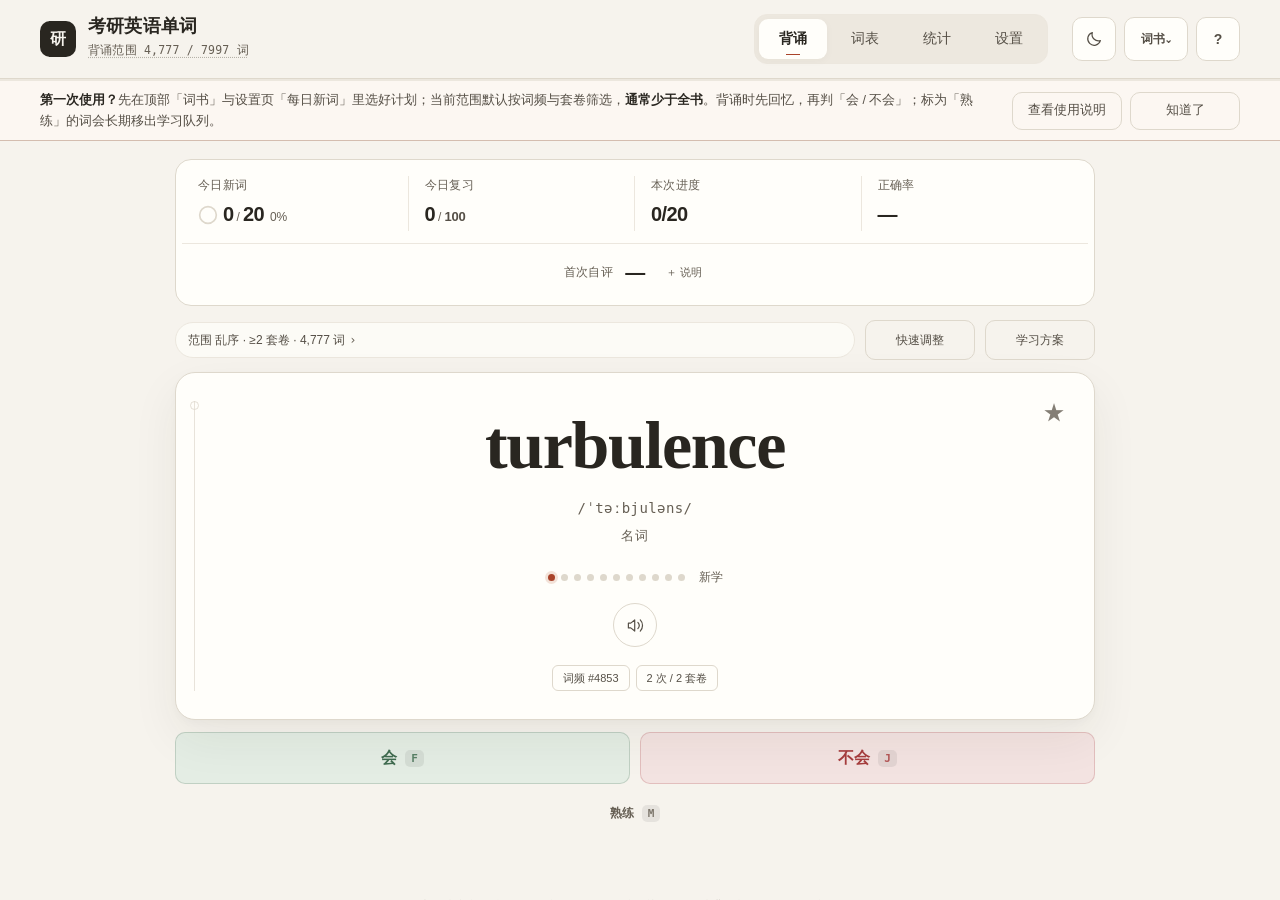
==== commit 5d35d05e: "fix: 修复部分单词释义错误（37 词头 / 77 行）并删除 OCR 假词条 relection - 全库释义逐条核对 12,230 条，修正 37 个词头 / 77 行释义（四级 17 / 六级" ====
--- a/index.html
+++ b/index.html
@@ -6,7 +6,7 @@
 <meta name="description" content="基于真题词频的背单词工具（考研 / 英语四级 / 英语六级 / 综合词书）">
 <meta name="theme-color" content="#F6F3ED">
 <title>考研英语单词背诵</title>
-<link rel="stylesheet" href="css/app.css?v=20261024-r48">
+<link rel="stylesheet" href="css/app.css?v=20261024-r50">
 <link rel="manifest" href="manifest.webmanifest">
 <link rel="apple-touch-icon" href="assets/icons/apple-touch-icon.png">
 </head>
@@ -920,6 +920,6 @@
 <script src="js/combined-words-data.js"></script>
 <script src="js/senses-data.js"></script>
 <script src="js/txt-zip.js"></script>
-<script src="js/app.js?v=20261024-r48"></script>
+<script src="js/app.js?v=20261024-r50"></script>
 </body>
 </html>
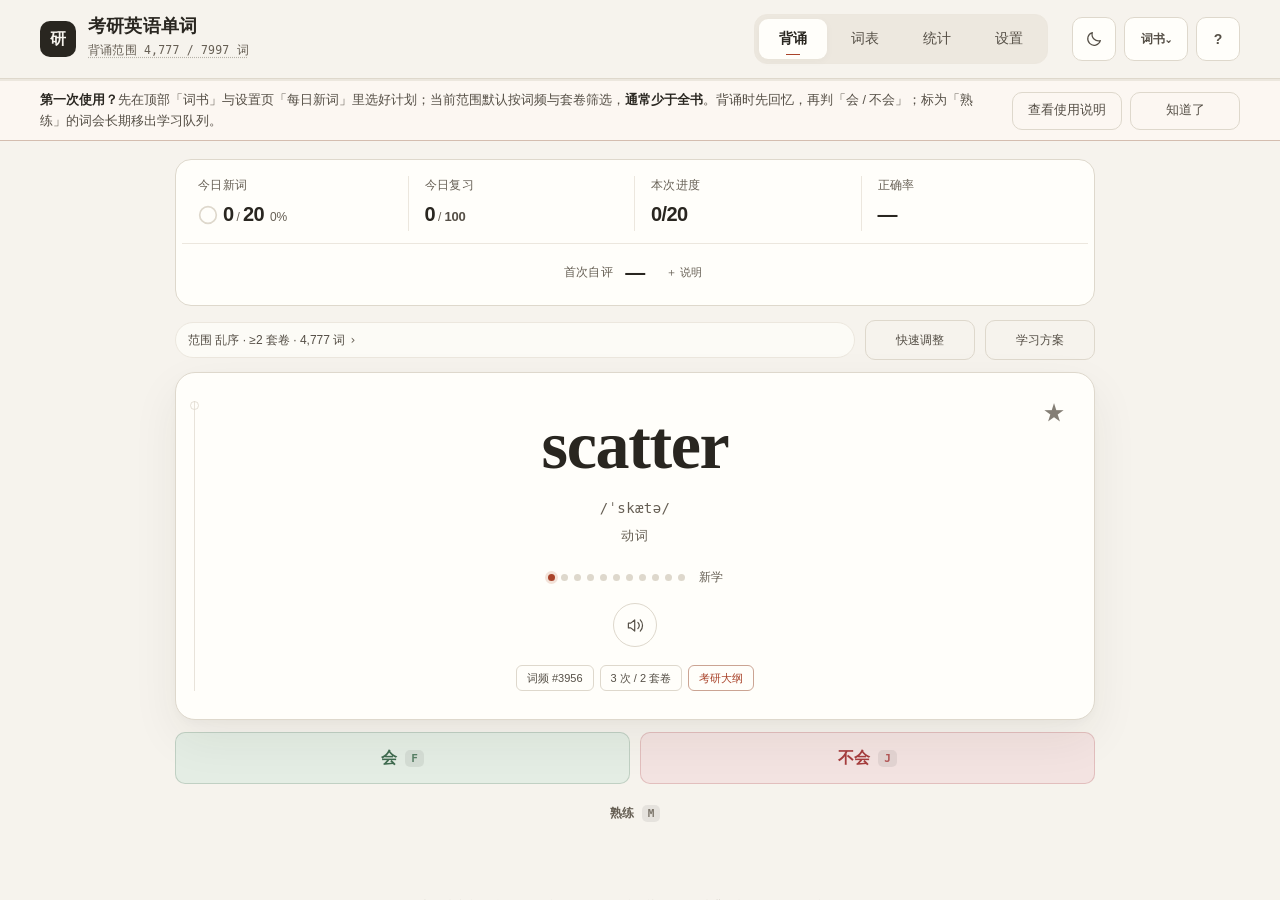
==== commit bf5577b8: "fix: 修复工作台弹窗关闭、词书入口与输入偏好缺陷（v1.3.2） - 修复首页“快速调整/学习方案”弹窗叉号与遮罩无法关闭；统一释放背景、归还焦点，关闭时取消迟到的方案文件读取 - 设置“词库范围" ====
--- a/index.html
+++ b/index.html
@@ -6,7 +6,7 @@
 <meta name="description" content="基于真题词频的背单词工具（考研 / 英语四级 / 英语六级 / 综合词书）">
 <meta name="theme-color" content="#F6F3ED">
 <title>考研英语单词背诵</title>
-<link rel="stylesheet" href="css/app.css?v=20261024-r50">
+<link rel="stylesheet" href="css/app.css?v=20261024-r53">
 <link rel="manifest" href="manifest.webmanifest">
 <link rel="apple-touch-icon" href="assets/icons/apple-touch-icon.png">
 </head>
@@ -31,7 +31,7 @@
       <svg class="theme-icon theme-icon-sun" viewBox="0 0 24 24" fill="none" stroke="currentColor" stroke-width="1.6" stroke-linecap="round" aria-hidden="true"><circle cx="12" cy="12" r="4.2"/><path d="M12 2.4v2.2M12 19.4v2.2M2.4 12h2.2M19.4 12h2.2M5.2 5.2l1.6 1.6M17.2 17.2l1.6 1.6M18.8 5.2l-1.6 1.6M6.8 17.2l-1.6 1.6"/></svg>
       <svg class="theme-icon theme-icon-moon" viewBox="0 0 24 24" fill="none" stroke="currentColor" stroke-width="1.6" stroke-linecap="round" stroke-linejoin="round" aria-hidden="true"><path d="M20.5 14.2A8.6 8.6 0 0 1 9.8 3.5a8.6 8.6 0 1 0 10.7 10.7Z"/></svg>
     </button>
-    <button type="button" class="icon-btn book-btn" id="btnBooks" aria-label="切换词书" title="切换词书" aria-haspopup="dialog" aria-expanded="false">词书⌄</button>
+    <button type="button" class="icon-btn book-btn" id="btnBooks" aria-label="切换词书" title="切换词书" aria-haspopup="dialog" aria-controls="bookSheet" aria-expanded="false">词书⌄</button>
     <button type="button" class="icon-btn" id="btnHelp" aria-label="快捷键帮助" title="快捷键（?）">?</button>
   </div>
 </header>
@@ -42,7 +42,7 @@
 </div>
 <!-- 11 首次打开的可跳过提示条：不遮挡操作区、不拦截键盘，确认后不再自动出现 -->
 <div class="guide-banner" id="guideBanner" role="region" aria-label="首次使用提示" hidden>
-  <p class="guide-banner-text"><b>第一次使用？</b>先在顶部「词书」与设置页「每日新词」里选好计划；当前范围默认按词频与套卷筛选，<b>通常少于全书</b>。背诵时先回忆，再判「会 / 不会」；标为「熟练」的词会长期移出学习队列。</p>
+  <p class="guide-banner-text"><span class="guide-banner-full"><b>第一次使用？</b>先在顶部「词书」与设置页「每日新词」里选好计划；当前范围默认按词频与套卷筛选，<b>通常少于全书</b>。背诵时先回忆，再判「会 / 不会」；标为「熟练」的词会长期移出学习队列。</span><span class="guide-banner-compact"><b>第一次使用？</b>先回忆，再判「会 / 不会」。</span></p>
   <div class="guide-banner-acts">
     <button type="button" class="btn ghost sm" id="guideBannerOpen">查看使用说明</button>
     <button type="button" class="btn ghost sm" id="guideBannerDismiss">知道了</button>
@@ -482,6 +482,11 @@
 
       <section class="panel settings-section" id="settings-scope" aria-labelledby="scopeTitle" tabindex="-1">
         <div class="settings-section-head"><span class="section-index" aria-hidden="true">02</span><div><h3 id="scopeTitle">词库范围</h3><p>先选一个方向，再按词频、试卷覆盖或词性细调。</p></div></div>
+        <div class="scope-book-picker" role="group" aria-labelledby="scopeBookLabel">
+          <span class="scope-book-mark" id="scopeBookMark" aria-hidden="true">研</span>
+          <div class="scope-book-copy"><span class="scope-caption" id="scopeBookLabel">当前词书</span><strong id="scopeBookName">考研英语</strong><span id="scopeBookMeta" class="scope-book-meta"></span></div>
+          <button type="button" class="btn ghost sm" id="btnScopeBooks" aria-haspopup="dialog" aria-controls="bookSheet" aria-expanded="false">切换词书 <span aria-hidden="true">⌄</span></button>
+        </div>
         <div class="scope-summary"><div><span class="scope-caption">当前可背范围</span><strong class="scope-count" id="scopeCount"></strong><span class="scope-caption">已自动排除熟练词，所有筛选条件共同生效。</span></div><button type="button" class="btn primary sm" id="btnStartFromSettings">开始背诵 <span aria-hidden="true">↗</span></button></div>
         <div class="scope-empty" id="scopeEmpty" hidden role="status"><strong>当前条件下没有可背单词</strong><span>降低词频或套卷门槛，或恢复默认筛选后再试。</span><button type="button" class="btn ghost sm" data-combo="reset">恢复默认筛选</button></div>
         <div class="combo-cards" role="group" aria-label="常用筛选组合">
@@ -824,7 +829,8 @@
     </header>
     <div class="book-list" id="bookList"></div>
     <div class="book-page-mode" id="bookPageMode" role="group" aria-label="本页词书范围">
-      <div class="seg" id="bookPageModeSeg" role="group" aria-label="本页词书模式">
+      <p class="book-mode-label" id="bookModeLabel">切书影响范围</p>
+      <div class="seg book-mode-picker" id="bookPageModeSeg" role="group" aria-labelledby="bookModeLabel" aria-describedby="bookModeStatus">
         <button type="button" id="bookPageModeLocal" aria-pressed="true">仅本页</button>
         <button type="button" id="bookPageModeFollow" aria-pressed="false">同步到跟随页面</button>
       </div>
@@ -920,6 +926,6 @@
 <script src="js/combined-words-data.js"></script>
 <script src="js/senses-data.js"></script>
 <script src="js/txt-zip.js"></script>
-<script src="js/app.js?v=20261024-r50"></script>
+<script src="js/app.js?v=20261024-r53"></script>
 </body>
 </html>
--- a/css/app.css
+++ b/css/app.css
@@ -2116,6 +2116,36 @@
 .book-item.on .book-meta { color: var(--accent); }
 .book-check { margin-left: auto; color: var(--accent); font-weight: 700; font-size: 15px; }
 
+/* 词书模式与词书列表留出清楚层级；两选项等宽，不留长条空轨道。 */
+.book-page-mode { margin-top: 18px; padding-top: 16px; border-top: 1px solid var(--rule-soft); }
+.book-mode-label { margin: 0 0 10px; color: var(--ink-2); font-size: 12px; font-weight: 600; }
+#bookPageModeSeg {
+  display: grid;
+  grid-template-columns: repeat(2, minmax(0, 1fr));
+  width: 100%;
+  max-width: 360px;
+  gap: 4px;
+  padding: 4px;
+  border-radius: 11px;
+}
+#bookPageModeSeg button {
+  min-width: 0;
+  min-height: 44px;
+  padding: 8px 9px;
+  border: 1px solid transparent;
+  border-radius: 7px;
+  font-size: 12px;
+  line-height: 1.5;
+  white-space: nowrap;
+}
+#bookPageModeSeg button.on {
+  border-color: color-mix(in srgb, var(--accent) 34%, var(--rule));
+  background: var(--accent-soft);
+  color: var(--accent);
+  box-shadow: 0 1px 3px color-mix(in srgb, var(--ink) 5%, transparent);
+}
+#bookPageModeSeg button:focus-visible { outline: 2px solid var(--accent); outline-offset: 2px; }
+
 /* ---------- 快捷键浮层 ---------- */
 .sheet[hidden] { display: none; }
 .sheet {
@@ -2512,6 +2542,17 @@
 .stepper.compact { margin: 2px 0 4px; }
 .setting-footnote { margin: 16px 0 0; font-size: 12px; line-height: 1.75; color: var(--ink-3); }
 .scope-summary { display: flex; justify-content: space-between; align-items: center; gap: 20px; padding: 20px; margin: 20px 0 16px; background: var(--paper); border: 1px solid var(--rule-soft); border-radius: 14px; }
+.scope-book-picker { display: flex; align-items: center; gap: 12px; padding: 16px; margin: 18px 0 16px; border: 1px solid var(--rule); border-radius: 12px; background: var(--paper); }
+.scope-book-mark { display: grid; place-items: center; flex: 0 0 36px; width: 36px; height: 40px; border-radius: 9px; background: var(--ink); color: var(--paper); font: 600 18px var(--font-serif); }
+.scope-book-copy { display: flex; flex: 1 1 auto; min-width: 0; flex-direction: column; gap: 3px; }
+.scope-book-copy > strong { color: var(--ink); font-size: 16px; line-height: 1.5; }
+.scope-book-meta { color: var(--ink-3); font-size: 11.5px; line-height: 1.65; }
+#v-set .scope-book-picker > .btn { flex: 0 0 auto; min-width: 102px; min-height: 44px; padding: 8px 12px; font-size: 13px; }
+@media (max-width: 480px) {
+  .scope-book-picker { flex-wrap: wrap; padding: 14px; gap: 10px; }
+  .scope-book-copy { flex-basis: calc(100% - 46px); }
+  #v-set .scope-book-picker > .btn { width: 100%; }
+}
 .scope-summary > div { display: flex; flex-direction: column; gap: 5px; min-width: 0; }
 .scope-caption { font-size: 12px; line-height: 1.65; color: var(--ink-2); }
 #v-set .scope-count { font: 600 28px/1.5 var(--font-number); letter-spacing: -.6px; overflow-wrap: anywhere; }
@@ -3858,6 +3899,7 @@
   color: var(--ink-2);
 }
 .guide-banner-text b { color: var(--ink); font-weight: 600; }
+.guide-banner-compact { display: none; }
 .guide-banner-acts { display: flex; flex-wrap: wrap; gap: 8px; flex: 0 0 auto; }
 .guide-banner-acts .btn { min-height: 38px; padding: 7px 14px; font-size: 12.5px; }
 @media (max-width: 720px) {
@@ -3866,8 +3908,18 @@
     gap: 6px 10px;
   }
   .guide-banner-text { flex-basis: 100%; font-size: 11.5px; line-height: 1.6; }
+  #guideBanner .guide-banner-full { display: none; }
+  #guideBanner .guide-banner-compact { display: inline; }
   .guide-banner-acts { flex: 1 1 100%; }
   .guide-banner-acts .btn { flex: 1 1 0; min-height: 40px; padding: 7px 8px; font-size: 12px; }
+}
+/* 320px保留两行导航：缩短品牌区间距，不缩小44px操作按钮或阅读文本。 */
+@media (max-width: 360px) {
+  .top { gap: 6px; }
+  .top .brand { gap: 6px; }
+  .top .brand-mark { width: 30px; height: 32px; }
+  .top .brand-text h1 { font-size: 14px; white-space: nowrap; }
+  .top .top-actions { gap: 4px; }
 }
 
 /* 11 使用说明浮层：短分条 + 一条「开始学习」；不给中英混合内容整体套语言。 */
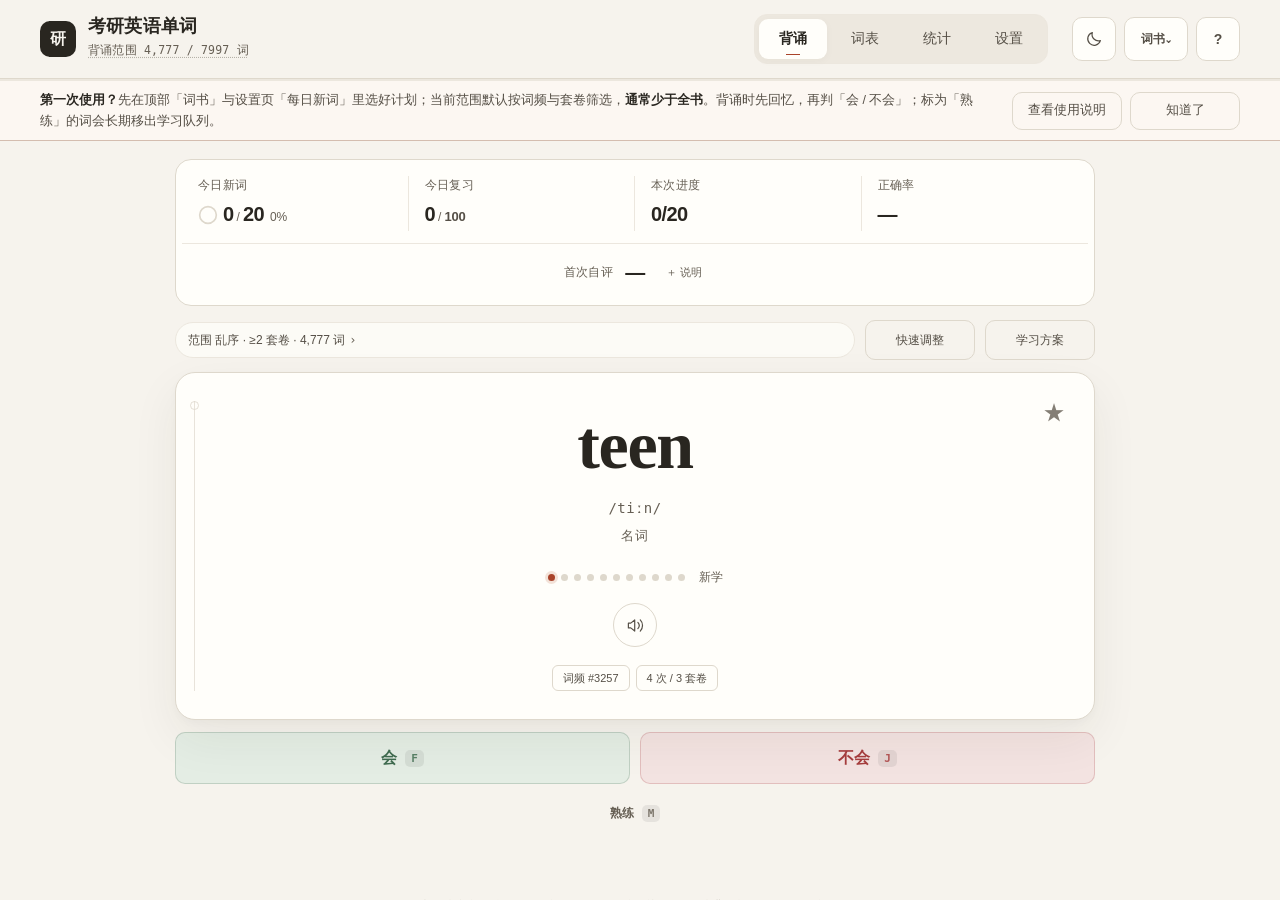
==== commit a2fd673d: "fix: 修复音标与词形问题并更新词库内容（v1.3.3） - 音标：补齐 792 词头缺失音标；存量规范化 1,191 词头 / 2,217 行（前导点、多值、空白、悬空连字符、ε/ˊ/ɚ、10 个" ====
--- a/index.html
+++ b/index.html
@@ -6,7 +6,7 @@
 <meta name="description" content="基于真题词频的背单词工具（考研 / 英语四级 / 英语六级 / 综合词书）">
 <meta name="theme-color" content="#F6F3ED">
 <title>考研英语单词背诵</title>
-<link rel="stylesheet" href="css/app.css?v=20261024-r53">
+<link rel="stylesheet" href="css/app.css?v=20261025-r57">
 <link rel="manifest" href="manifest.webmanifest">
 <link rel="apple-touch-icon" href="assets/icons/apple-touch-icon.png">
 </head>
@@ -926,6 +926,6 @@
 <script src="js/combined-words-data.js"></script>
 <script src="js/senses-data.js"></script>
 <script src="js/txt-zip.js"></script>
-<script src="js/app.js?v=20261024-r53"></script>
+<script src="js/app.js?v=20261025-r57"></script>
 </body>
 </html>
--- a/css/app.css
+++ b/css/app.css
@@ -2108,11 +2108,15 @@
 .book-main { display: flex; flex-direction: column; gap: 2px; min-width: 0; }
 .book-name { font-size: 15px; font-weight: 600; line-height: 1.35; }
 .book-meta {
+  display: flex;
+  flex-wrap: wrap;
+  gap: 2px 10px;
   font-family: var(--font-mono);
   font-size: 12px;
   color: var(--ink-3);
   line-height: 1.4;
 }
+.book-metric { white-space: nowrap; }
 .book-item.on .book-meta { color: var(--accent); }
 .book-check { margin-left: auto; color: var(--accent); font-weight: 700; font-size: 15px; }
 
@@ -4574,6 +4578,23 @@
   .stats-drill-row .btn { flex: 1 1 100%; }
 }
 
+/* P07 短横屏词表：收紧辅助留白，让结果先出现；保留完整筛选、44px操作和虚拟行。 */
+@media (min-width: 721px) and (max-width: 1000px) and (max-height: 500px) {
+  #main.wide:has(#v-list.on) { padding-top: 10px; padding-bottom: max(16px, env(safe-area-inset-bottom)); }
+  #v-list > .view-heading { align-items: baseline; margin-bottom: 10px; }
+  #v-list > .view-heading .eyebrow,
+  #v-list > .view-heading > p { display: none; }
+  #v-list > .view-heading h2 { font-size: 22px; letter-spacing: -.2px; }
+  #v-list > .list-toolbar { flex-wrap: nowrap; gap: 6px; margin-bottom: 6px; }
+  #v-list > .list-toolbar .tools { flex: 1 1 auto; min-width: 0; flex-wrap: nowrap; gap: 6px; }
+  #v-list > .list-toolbar .tools input { flex: 1 1 160px; min-width: 100px; padding-inline: 10px; }
+  #v-list > .list-toolbar .tools select { min-width: 0; padding-inline: 10px; }
+  #v-list > .list-toolbar > .btn { flex: 0 0 auto; min-width: 0; padding-inline: 12px; }
+  #v-list > .list-toolbar > .list-export-menu { flex: 0 0 auto; }
+  #v-list > .list-scope-summary { margin-bottom: 6px; padding-block: 2px; }
+  #v-list > .list-note { margin-bottom: 6px; }
+}
+
 /* ================= F1 阅读与布局定制（2026-10-24） =================
    只改呈现：卡片密度、判定后主体顺序、卡片次要标签、固定次级动作与「更多操作」。
    动作区高度常量不动：#acts 151/156/146px、窄屏 #v-study > #hint 40px 保持原样。 */
@@ -4656,6 +4677,14 @@
 }
 .acts-more-menu > .btn { min-width: 0; min-height: 36px; padding: 6px 10px; font-size: 12px; }
 
+/* 瞬时菜单轻量出现，不改变位置或延迟点击；系统减少动态时由统一规则关闭。 */
+.list-export-menu[open] > .list-export-pop,
+.acts-more[open] > .acts-more-menu { animation: menuIn .12s var(--ease); }
+@keyframes menuIn {
+  from { opacity: 0; transform: translateY(3px); }
+  to { opacity: 1; transform: none; }
+}
+
 @media (max-width: 720px) {
   #acts.revealed > .acts-secondary { gap: 8px; }
   #acts.revealed > .acts-secondary > .btn,
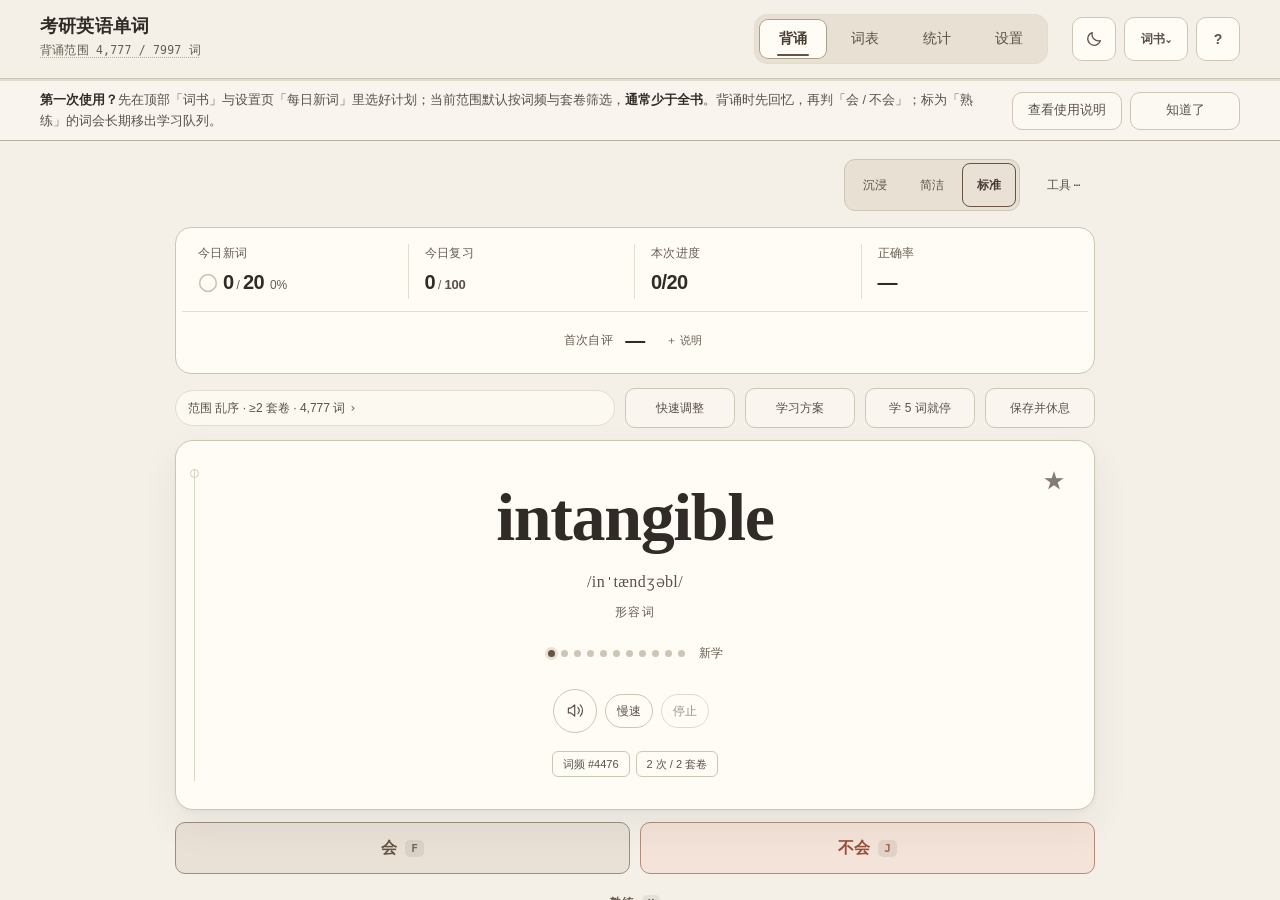
==== commit 24b48b7e: "feat: 2026-10-28 大量体验优化（v1.4.0） - 三档背诵视图：沉浸/简洁/标准即时切换，按设备通用/本书覆盖记忆，保留学习现场 - 纸感主题：暖墨纸感配色、深浅主题同步，页头改为纯" ====
--- a/index.html
+++ b/index.html
@@ -4,9 +4,9 @@
 <meta charset="UTF-8">
 <meta name="viewport" content="width=device-width,initial-scale=1,viewport-fit=cover">
 <meta name="description" content="基于真题词频的背单词工具（考研 / 英语四级 / 英语六级 / 综合词书）">
-<meta name="theme-color" content="#F6F3ED">
+<meta name="theme-color" content="#F4F0E7">
 <title>考研英语单词背诵</title>
-<link rel="stylesheet" href="css/app.css?v=20261025-r57">
+<link rel="stylesheet" href="css/app.css?v=20261028-r68">
 <link rel="manifest" href="manifest.webmanifest">
 <link rel="apple-touch-icon" href="assets/icons/apple-touch-icon.png">
 </head>
@@ -14,7 +14,6 @@
 <a class="skip-link" href="#main">跳到学习内容</a>
 <header class="top">
   <div class="brand">
-    <span class="brand-mark" id="brandMark" aria-hidden="true">研</span>
     <div class="brand-text">
       <h1 id="brandTitle">考研英语单词</h1>
       <button type="button" class="brand-sub" id="scopeLabel" title="查看并调整当前背诵范围">词库载入中…</button>
@@ -61,6 +60,31 @@
 <main id="main" tabindex="-1">
   <!-- ============ 背诵 ============ -->
   <section class="view on" id="v-study" aria-label="背诵">
+    <div class="study-mode-bar" id="studyModeBar" aria-label="背诵显示模式">
+      <span class="study-mode-progress" id="studyModeProgress"></span>
+      <div class="study-mode-seg" role="group" aria-label="选择背诵显示模式">
+        <button type="button" data-study-mode="immersive" aria-pressed="false">沉浸</button>
+        <button type="button" data-study-mode="simple" aria-pressed="false">简洁</button>
+        <button type="button" data-study-mode="standard" aria-pressed="true">标准</button>
+      </div>
+      <details class="study-tools" id="studyTools">
+        <summary aria-label="学习工具与导航">工具<span aria-hidden="true"> ⋯</span></summary>
+        <div class="study-tools-menu" role="group" aria-label="学习工具与导航">
+          <button type="button" data-study-proxy="btnSaveRest">保存并休息</button>
+          <button type="button" data-study-proxy="btnStopTarget">学 5 词就停</button>
+          <button type="button" data-study-proxy="btnDrill">错词特训</button>
+          <button type="button" data-study-proxy="btnQuickSettings">快速调整</button>
+          <button type="button" data-study-proxy="btnStudyProfiles">学习方案</button>
+          <div class="study-tools-nav" role="group" aria-label="前往其他页面">
+            <button type="button" data-study-view="list">词表</button>
+            <button type="button" data-study-view="stats">统计</button>
+            <button type="button" data-study-view="set">设置</button>
+          </div>
+          <button type="button" data-study-proxy="btnTheme">切换深浅色</button>
+          <button type="button" data-study-proxy="btnHelp">使用帮助</button>
+        </div>
+      </details>
+    </div>
     <div class="stat-line" id="statLine">
       <div class="chip chip-new" id="newGoalChip" title="今日已学新词 / 今日目标（每日计划 + 今日临时加量）；圆环表示今日目标完成度">
         <span class="chip-label" id="s-newlabel">今日新词</span>
@@ -100,6 +124,8 @@
       <button type="button" class="study-scope" id="studyScope" title="查看并调整当前背诵范围">范围载入中…</button>
       <button type="button" class="btn ghost sm" id="btnQuickSettings" aria-haspopup="dialog">快速调整</button>
       <button type="button" class="btn ghost sm" id="btnStudyProfiles" aria-haspopup="dialog">学习方案</button>
+      <button type="button" class="btn ghost sm" id="btnStopTarget" title="临时停靠目标：本组再学 5 个不同词就提醒休息；不改变每日计划" hidden>学 5 词就停</button>
+      <button type="button" class="btn ghost sm" id="btnSaveRest" title="先保存学习记录与当前组现场，再休息；刷新后可以继续这一组" hidden>保存并休息</button>
       <button type="button" class="btn ghost sm" id="btnDrill" aria-label="进入错词特训">错词特训</button>
       <p class="drill-hint" id="drillHint" role="status" aria-live="polite"></p>
     </div>
@@ -156,6 +182,14 @@
           <button type="button" class="btn ghost sm" id="autoResumePause">今天暂停自动续背</button>
         </div>
       </div>
+      <div class="stop-target" id="stopTarget" role="status" hidden>
+        <p class="stop-target-text" id="stopTargetText"></p>
+        <div class="stop-target-acts">
+          <button type="button" class="btn ghost sm" id="stopTargetRest" hidden>先休息，保存现场</button>
+          <button type="button" class="btn ghost sm" id="stopTargetContinue" hidden>继续本组</button>
+          <button type="button" class="btn ghost sm" id="stopTargetCancel" hidden>取消目标</button>
+        </div>
+      </div>
       <div class="group-footer" id="groupFooter" role="status" hidden>
         <p class="group-footer-text" id="groupFooterText"></p>
         <div class="group-footer-actions">
@@ -377,18 +411,7 @@
       <div class="chart-hint" id="heatmapTip" role="status" aria-live="polite"></div>
       <p class="chart-drill-note" id="heatmapDrillNote">热力图同样只有每日汇总，没有逐词明细，不提供历史当天词表下钻。</p>
     </details>
-    <div class="panel stats-storage-panel" id="statsStoragePanel">
-      <div class="panel-heading"><h3>备份与导出</h3><p class="panel-note">进度备份 · 打印生词本</p></div>
-      <div class="stats-backup-actions">
-        <button type="button" class="btn ghost" id="btnPrintBook">打印生词本</button>
-        <button type="button" class="btn ghost" id="exp">导出进度</button>
-        <button type="button" class="btn ghost" id="imp">导入进度</button>
-      </div>
-      <p class="backup-status" id="backupStatus" role="status" aria-live="polite"></p>
-      <p class="storage-note">导入前会展示备份时间、各书记录量与替换范围；导入替换学习记录，保留已有熟练标记。熟练词可在词表中取消，恢复背诵与复习。</p>
-      <details class="stats-danger-area"><summary>重置当前词书<span>谨慎操作</span></summary><div class="stats-danger-body"><p>只影响当前词书。建议先导出进度备份；操作前会再次确认影响范围。</p><div class="stats-backup-actions"><button type="button" class="btn ghost danger" id="resetProficient">清空熟练标记</button><button type="button" class="btn ghost danger" id="rst">重置当前词书记录</button></div></div></details>
-      <input type="file" id="file" accept=".json" hidden>
-    </div>
+
   </section>
 
   <!-- ============ 设置 ============ -->
@@ -406,7 +429,8 @@
       <a href="#settings-appearance"><span aria-hidden="true">03</span>外观与显示</a>
       <a href="#settings-keys"><span aria-hidden="true">04</span>按键与手势</a>
       <a href="#settings-rhythm"><span aria-hidden="true">05</span>复习节奏</a>
-      <a href="#settings-offline"><span aria-hidden="true">06</span>离线与帮助</a>
+      <a href="#settings-backup"><span aria-hidden="true">06</span>备份与存档</a>
+      <a href="#settings-offline"><span aria-hidden="true">07</span>离线与帮助</a>
     </nav>
     <div class="settings-content">
       <section class="panel settings-section" id="settings-plan" aria-labelledby="planTitle">
@@ -543,6 +567,15 @@
           <p class="control-help"><button type="button" class="text-action" id="preferenceOwnershipRetry" hidden>重试保存偏好归属</button></p>
         </div>
         <div class="settings-section-head"><span class="section-index" aria-hidden="true">03</span><div><h3 id="appearanceTitle">外观与显示</h3><p>让页面和单词卡片适合你的阅读习惯。</p></div></div>
+        <div class="field seg-field" id="studyModeSettings">
+          <div class="field-title"><h4>背诵显示模式</h4><span class="field-hint">随时切换，即时生效</span></div>
+          <div class="seg" role="group" aria-label="背诵显示模式">
+            <button type="button" data-study-mode="immersive" aria-pressed="false">沉浸</button>
+            <button type="button" data-study-mode="simple" aria-pressed="false">简洁</button>
+            <button type="button" data-study-mode="standard" aria-pressed="true">标准</button>
+          </div>
+          <p class="fdesc">沉浸只留词卡与必要操作；简洁增加导航和本组进度；标准展示完整学习信息。首页也可直接切换，学习现场会保留。</p>
+        </div>
         <div class="field theme-field"><div class="field-title"><h4>页面主题</h4></div><div class="seg theme-picker" id="themeSeg" role="group" aria-label="页面主题"><button type="button" data-theme="auto" aria-label="主题跟随系统"><span class="theme-preview theme-auto" aria-hidden="true"><i></i><i></i><i></i></span><span>跟随系统</span></button><button type="button" data-theme="light" aria-label="浅色主题"><span class="theme-preview theme-light" aria-hidden="true"><i></i><i></i><i></i></span><span>浅色</span></button><button type="button" data-theme="dark" aria-label="深色主题"><span class="theme-preview theme-dark" aria-hidden="true"><i></i><i></i><i></i></span><span>深色</span></button></div></div>
         <div class="set"><label for="showPh">显示音标<span class="desc" id="showPhDesc">在单词下方显示音标。</span></label><span class="sw"><input type="checkbox" role="switch" id="showPh" aria-describedby="showPhDesc"><i aria-hidden="true"></i></span></div>
         <div class="set"><label for="showEx">显示例句<span class="desc" id="showExDesc">判定后展示例句，可点词查看释义。</span></label><span class="sw"><input type="checkbox" role="switch" id="showEx" aria-describedby="showExDesc"><i aria-hidden="true"></i></span></div>
@@ -619,7 +652,7 @@
           <div class="seg" role="group" aria-label="回忆时滑动预设"><button type="button" data-gesture-preset="standard">左不会 · 右会</button><button type="button" data-gesture-preset="reverse">左会 · 右不会</button></div>
           <p id="gestureSummary" class="control-help" role="status" aria-live="polite"></p>
           <div class="input-mapping-grid"><label for="gestureRecallLeft">回忆时向左<select id="gestureRecallLeft"></select></label><label for="gestureRecallRight">回忆时向右<select id="gestureRecallRight"></select></label></div>
-          <details class="settings-advanced"><summary>判定后的滑动操作</summary><p class="control-help">默认不执行动作。可设为下一词、改判或其他操作，仍受当前场景限制。</p><div class="input-mapping-grid"><label for="gestureRevealedLeft">判定后向左<select id="gestureRevealedLeft"></select></label><label for="gestureRevealedRight">判定后向右<select id="gestureRevealedRight"></select></label></div></details>
+          <details class="settings-advanced"><summary>判定后的滑动操作</summary><p class="control-help">默认不执行动作。可设为下一词、改判或其他操作；判定键与滑动共用一次改判机会，再次修改请点击改判按钮。</p><div class="input-mapping-grid"><label for="gestureRevealedLeft">判定后向左<select id="gestureRevealedLeft"></select></label><label for="gestureRevealedRight">判定后向右<select id="gestureRevealedRight"></select></label></div></details>
         </div>
         <div class="field" id="actionLayoutSettings">
           <div class="field-title"><h4>动作按钮位置</h4><span class="field-hint">立即生效，不改变按键或手势</span></div>
@@ -665,8 +698,33 @@
         </div>
       </section>
 
+      <section class="panel settings-section" id="settings-backup" aria-labelledby="backupTitle">
+        <div class="settings-section-head"><span class="section-index" aria-hidden="true">06</span><div><h3 id="backupTitle">备份、恢复与导出</h3><p>保存多个学习存档，或用文件在浏览器与设备之间恢复进度。</p></div></div>
+        <div class="backup-local">
+          <h4>网页内存档</h4>
+          <p class="storage-note" id="archiveHelp">每份存档包含四本词书的学习记录、设置、收藏与熟练标记。保存在当前浏览器，可单独恢复、下载或删除；清除网站数据会同时删除这些存档，建议另存文件。</p>
+          <div class="archive-create"><label for="archiveName">存档名称<input id="archiveName" type="text" maxlength="40" placeholder="例如：第一轮复习结束" autocomplete="off" aria-describedby="archiveHelp"></label><button type="button" class="btn primary" id="saveArchive">保存新存档</button></div>
+          <p id="archiveStatus" class="storage-note" role="status" aria-live="polite"></p>
+          <div id="archiveList" class="archive-list" aria-label="已保存的学习存档"></div>
+          <button type="button" class="btn ghost sm" id="archiveRescue" hidden>下载存档原文以便救援</button>
+        </div>
+        <div class="backup-files"><h4>文件备份与词表导出</h4>
+          <div class="stats-backup-actions">
+            <button type="button" class="btn ghost" id="exp">导出进度文件</button>
+            <button type="button" class="btn ghost" id="imp">从文件恢复</button>
+            <button type="button" class="btn ghost" id="btnPrintBook">打印生词本</button>
+            <button type="button" class="btn ghost sm" id="backupExportTxt">导出范围 TXT</button>
+            <button type="button" class="btn ghost sm" id="backupSplitTxt">分批导出 TXT</button>
+          </div>
+          <p class="backup-status" id="backupStatus" role="status" aria-live="polite"></p>
+          <p class="storage-note">恢复前会展示备份时间、各书记录量与替换范围，确认后才恢复。恢复会替换学习记录，保留本机已有熟练标记；熟练词可在词表中取消。未完成组现场与网页内存档不随进度文件导出。</p>
+          <input type="file" id="file" accept=".json" hidden>
+        </div>
+        <details class="stats-danger-area"><summary>重置当前词书<span>谨慎操作</span></summary><div class="stats-danger-body"><p>只影响当前词书。建议先导出进度备份；操作前会再次确认影响范围。</p><div class="stats-backup-actions"><button type="button" class="btn ghost danger" id="resetProficient">清空熟练标记</button><button type="button" class="btn ghost danger" id="rst">重置当前词书记录</button></div></div></details>
+      </section>
+
       <section class="panel settings-section" id="settings-offline" aria-labelledby="offlineTitle">
-        <div class="settings-section-head"><span class="section-index" aria-hidden="true">06</span><div><h3 id="offlineTitle">离线与帮助</h3><p>查看离线缓存是否就绪，需要时重看使用说明。</p></div></div>
+        <div class="settings-section-head"><span class="section-index" aria-hidden="true">07</span><div><h3 id="offlineTitle">离线与帮助</h3><p>查看离线缓存是否就绪，需要时重看使用说明。</p></div></div>
         <div class="field offline-field">
           <div class="field-title"><h4 id="offlineStatusTitle">离线与更新</h4><span class="field-hint" id="offlineBadge"></span></div>
           <p class="offline-status" id="offlineStatus" role="status" aria-live="polite">正在检查离线缓存…</p>
@@ -750,7 +808,7 @@
       <button type="button" class="icon-btn" data-close aria-label="关闭">×</button>
     </header>
     <ul class="key-list" id="keyList"></ul>
-    <p class="sheet-note">输入或选择文字时快捷键不会触发。未判定时需先判「会 / 不会」。继续、等待、返回与词表搜索可在设置中自选按键，滑动和动作位置也可调整。<button type="button" class="text-action guide-reopen" id="btnGuideFromHelp">再看一次使用说明</button></p>
+    <p class="sheet-note">输入或选择文字时快捷键不会触发。未判定时需先判「会 / 不会」。每词用判定键或滑动只可改判一次，再次修改请点击「记错了」按钮。继续、等待、返回与词表搜索可在设置中自选按键，滑动和动作位置也可调整。<button type="button" class="text-action guide-reopen" id="btnGuideFromHelp">再看一次使用说明</button></p>
   </div>
 </div>
 
@@ -765,9 +823,9 @@
     <ol class="guide-list">
       <li><b>选词书与每日量</b><span>顶部「词书」切换考研 / 四级 / 六级 / 综合，四本书的进度互相独立。设置页「学习计划」决定每日新词与每组张数；新用户默认每日 20 个新词、每组 30 张。</span></li>
       <li><b>当前范围不是全书</b><span>默认只背出现 ≥1 次、跨 ≥2 套卷的词，所以可背范围通常少于词库总数。范围摘要会显示在设置页与词表；改范围默认只在下一组生效，当前组进度分母不变。</span></li>
-      <li><b>先回忆，再判「会 / 不会」</b><span>看到单词先想中文意思，判定后才显示释义；可改判、可撤销上一步。未判定时「下一个」会被拦截，快速连击也只判定一次。</span></li>
+      <li><b>先回忆，再判「会 / 不会」</b><span>看到单词先想中文意思，判定后才显示释义；快捷键或滑动只改判一次，再改请点击按钮，也可撤销上一步。未判定时「下一个」会被拦截，快速连击也只判定一次。</span></li>
       <li><b>熟练会长期移出</b><span>「熟练」是主动长期移出背诵、复习与乱序队列，可在词表「熟练」筛选里取消；「会」只记录这一次自评，「已掌握」是走完 10 档复习。</span></li>
-      <li><b>额度、复习与备份</b><span>到期词优先复习，单日复习上限与十档曲线在设置页调整；今日额度用完时本组暂停，未答位置与进度不会丢。学习记录只保存在当前浏览器，建议在统计页定期导出备份。</span></li>
+      <li><b>额度、复习与备份</b><span>到期词优先复习，单日复习上限与十档曲线在设置页调整；今日额度用完时本组暂停，未答位置与进度不会丢。学习记录只保存在当前浏览器，可在设置页保存多个存档，并定期导出文件备份。</span></li>
     </ol>
     <p class="sheet-note">这份说明可随时从「?」帮助浮层、设置页「离线与帮助」或首次提示条再次打开。</p>
     <div class="acts start"><button type="button" class="btn primary" data-close id="guideStartBtn">开始学习</button></div>
@@ -918,7 +976,7 @@
   </div>
 </div>
 
-<div id="toast" role="status" aria-live="polite"></div>
+<div id="toast" role="status" aria-live="polite" aria-atomic="true" hidden><button type="button" id="toastDismiss" aria-label="收起提示" hidden></button></div>
 <div id="exPop" class="ex-pop" hidden role="dialog" aria-label="例句查词" tabindex="-1"></div>
 
 <script src="js/words-data.js"></script>
@@ -926,6 +984,6 @@
 <script src="js/combined-words-data.js"></script>
 <script src="js/senses-data.js"></script>
 <script src="js/txt-zip.js"></script>
-<script src="js/app.js?v=20261025-r57"></script>
+<script src="js/app.js?v=20261028-r68"></script>
 </body>
 </html>
--- a/css/app.css
+++ b/css/app.css
@@ -4,24 +4,29 @@
    ========================================================= */
 
 :root {
-  --paper: #F6F3ED;
-  --paper-deep: #EDE8DF;
-  --card: #FFFEFA;
-  --ink: #292620;
-  --ink-2: #554F46;
-  --ink-3: #665F54;
-  --rule: #DED8CC;
-  --rule-soft: #ECE7DE;
-  --accent: #A9432A;
-  --accent-soft: #F3E2D8;
-  --ok: #3F6B4F;
-  --ok-soft: #E4EDE4;
-  --no: #A63D3D;
-  --no-soft: #F3E3E1;
-  --gold: #88611F;
-  --shadow: 0 2px 8px rgba(52, 44, 30, .035);
-  --shadow-lg: 0 3px 8px rgba(52, 44, 30, .025), 0 18px 48px rgba(52, 44, 30, .065);
-  --radius: 20px;
+  /* 米纸、暖炭黑与深棕构成旧书印刷色调，赭红只用于不会与错误。 */
+  --paper: #F4F0E7;
+  --paper-deep: #E8E0D2;
+  --card: #FFFCF5;
+  --ink: #302B26;
+  --ink-2: #595149;
+  --ink-3: #665D53;
+  --rule: #CDC5B6;
+  --rule-soft: #E3DCCF;
+  --accent: #655344;
+  --accent-strong: #493B31;
+  --accent-soft: #E9E1D6;
+  --on-accent: #FFFCF5;
+  --ok: #655344;
+  --ok-soft: #E9E1D6;
+  --no: #974E3A;
+  --no-soft: #F3E3D8;
+  --gold: #795C2E;
+  --data-secondary: #967343;
+  --switch-knob: #665D53;
+  --shadow: 0 1px 2px rgba(48, 43, 38, .035), 0 5px 16px rgba(48, 43, 38, .035);
+  --shadow-lg: 0 2px 5px rgba(48, 43, 38, .035), 0 16px 38px rgba(48, 43, 38, .065);
+  --radius: 18px;
   --radius-sm: 12px;
   --radius-control: 10px;
   --radius-badge: 6px;
@@ -36,35 +41,39 @@
   --font-mono: ui-monospace, "SF Mono", Menlo, Consolas, monospace;
   --font-number: -apple-system, BlinkMacSystemFont, "Segoe UI", var(--font-sans);
   --ease: cubic-bezier(.22, .61, .36, 1);
-  /* 12 阅读字号：只放大释义/例句等阅读文本；标准档保持原有视觉密度。 */
-  --fs-read: 16px;
-  --fs-example: 16px;
+  /* 12 阅读字号：只放大释义/例句等阅读文本。 */
+  --fs-read: 17px;
+  --fs-example: 17px;
 }
 
 /* 12 大字阅读：优先释义与例句；不改按钮尺寸，不盖住操作区。 */
 html[data-font-size="large"] {
-  --fs-read: 18.5px;
-  --fs-example: 18px;
+  --fs-read: 19px;
+  --fs-example: 18.5px;
 }
 
 html[data-theme="dark"] {
-  --paper: #1B1916;
-  --paper-deep: #1A1713;
-  --card: #25221D;
-  --ink: #F0E8DC;
-  --ink-2: #A89A8C;
-  --ink-3: #A39587;
-  --rule: #3A322A;
-  --rule-soft: #2C2620;
-  --accent: #E07A5F;
-  --accent-soft: #3A2820;
-  --ok: #7FB08A;
-  --ok-soft: #243028;
-  --no: #E08A8A;
-  --no-soft: #3A2424;
-  --gold: #D4A94D;
-  --shadow: 0 1px 2px rgba(0, 0, 0, .25), 0 10px 28px rgba(0, 0, 0, .22);
-  --shadow-lg: 0 2px 6px rgba(0, 0, 0, .3), 0 18px 48px rgba(0, 0, 0, .35);
+  --paper: #211E1A;
+  --paper-deep: #191714;
+  --card: #2D2923;
+  --ink: #F1E9DB;
+  --ink-2: #D0C4B4;
+  --ink-3: #B8AB99;
+  --rule: #5B5145;
+  --rule-soft: #40392F;
+  --accent: #D1B69A;
+  --accent-strong: #E4D0B7;
+  --accent-soft: #453A30;
+  --on-accent: #30261E;
+  --ok: #D1B69A;
+  --ok-soft: #453A30;
+  --no: #D9AA91;
+  --no-soft: #49372F;
+  --gold: #D0B27B;
+  --data-secondary: #BEA47A;
+  --switch-knob: #B8AB99;
+  --shadow: 0 1px 2px rgba(15, 12, 9, .22), 0 10px 28px rgba(15, 12, 9, .18);
+  --shadow-lg: 0 2px 6px rgba(15, 12, 9, .26), 0 18px 48px rgba(15, 12, 9, .3);
 }
 
 * { box-sizing: border-box; -webkit-tap-highlight-color: transparent; }
@@ -108,16 +117,6 @@
 }
 
 .brand { display: flex; align-items: center; gap: 12px; min-width: 0; }
-.brand-mark {
-  width: 36px; height: 36px; border-radius: 10px;
-  display: grid; place-items: center;
-  background: var(--ink);
-  color: var(--paper);
-  font-family: var(--font-serif);
-  font-size: 16px; font-weight: 600;
-  letter-spacing: 0;
-  flex: 0 0 auto;
-}
 .brand-text h1 {
   margin: 0;
   font-family: var(--font-serif);
@@ -173,13 +172,14 @@
 .nav button::after {
   content: "";
   position: absolute;
-  left: calc(50% - 7px); right: calc(50% - 7px); bottom: 4px;
-  height: 1.5px;
+  left: 18px; right: 18px; bottom: 3px;
+  height: 2px;
+  border-radius: 2px;
   background: transparent;
   transition: background .16s var(--ease);
 }
-.nav button:hover { color: var(--ink); background: color-mix(in srgb, var(--card) 60%, transparent); }
-.nav button.on { color: var(--ink); font-weight: 600; background: var(--card); box-shadow: var(--shadow); }
+.nav button:hover { color: var(--accent-strong); background: color-mix(in srgb, var(--card) 68%, transparent); }
+.nav button.on { color: var(--accent-strong); font-weight: 650; background: var(--card); box-shadow: inset 0 0 0 1px color-mix(in srgb, var(--accent) 34%, var(--rule)); }
 .nav button.on::after { background: var(--accent); }
 
 .top-actions { display: flex; gap: 8px; }
@@ -254,7 +254,7 @@
 main.wide .view { max-width: 1080px; }
 .view-heading { display: flex; align-items: flex-end; justify-content: space-between; gap: 16px; margin-bottom: 24px; }
 .view-heading h2 { margin: 0; font-size: 26px; font-weight: 600; letter-spacing: -.6px; line-height: 1.4; }
-.eyebrow { margin: 0 0 6px; font: 10px/1.5 var(--font-mono); letter-spacing: 1.5px; color: var(--accent); }
+.eyebrow { margin: 0 0 6px; font: 10px/1.5 var(--font-mono); letter-spacing: 1.5px; color: var(--accent-strong); }
 .view-heading > p { margin: 0 0 3px; font-size: 12px; color: var(--ink-3); }
 
 @keyframes viewIn {
@@ -424,7 +424,7 @@
   background: transparent;
 }
 .tag.ky {
-  color: var(--accent);
+  color: var(--accent-strong);
   border-color: color-mix(in srgb, var(--accent) 35%, var(--rule));
   background: transparent;
 }
@@ -453,18 +453,18 @@
 html[data-font-size="large"] .card.has-answer .word { font-size: clamp(46px, 6.6vw, 74px); }
 html[data-font-size="large"] .word-sheet-panel .sheet-head h2 { font-size: 38px; }
 .ph {
-  font-family: var(--font-mono);
-  font-size: 14px;
-  color: var(--ink-3);
-  letter-spacing: .4px;
-  margin-bottom: 6px;
+  font-family: var(--font-serif);
+  font-size: 16px;
+  color: var(--ink-2);
+  letter-spacing: .025em;
+  margin-bottom: 8px;
   overflow-wrap: anywhere;
   max-width: 100%;
 }
 .posline {
-  font-size: 12.5px;
-  color: var(--ink-3);
-  letter-spacing: 1.5px;
+  font-size: 11.5px;
+  color: var(--ink-3);
+  letter-spacing: .14em;
   text-transform: uppercase;
   margin-bottom: 14px;
 }
@@ -528,7 +528,7 @@
 .star.on {
   opacity: 1;
   color: var(--gold);
-  filter: drop-shadow(0 2px 6px rgba(184, 137, 45, .35));
+  filter: drop-shadow(0 2px 6px color-mix(in srgb, var(--gold) 22%, transparent));
 }
 
 /* 答案区 */
@@ -541,33 +541,35 @@
   text-align: left;
   animation: answerIn .15s var(--ease);
 }
-.answer-label { display: block; margin-bottom: 8px; font-size: 10px; letter-spacing: 1.5px; color: var(--accent); }
+.answer-label { display: block; margin-bottom: 9px; font-size: 10.5px; font-weight: 650; letter-spacing: .14em; color: var(--accent-strong); }
 @keyframes answerIn {
   from { opacity: 0; transform: translateY(6px); }
   to { opacity: 1; transform: none; }
 }
 .mean {
-  font-size: var(--fs-read, 16px);
-  line-height: 1.85;
+  font-size: var(--fs-read, 17px);
+  line-height: 1.82;
   color: var(--ink);
   overflow-wrap: anywhere;
 }
 .mean .pos {
-  color: var(--accent);
+  color: var(--accent-strong);
   font-family: var(--font-mono);
   font-size: 12.5px;
+  font-weight: 650;
   margin-right: 4px;
 }
 .ex {
-  margin-top: 14px;
-  padding: 12px 14px;
-  background: var(--paper-deep);
+  margin-top: 18px;
+  padding: 15px 17px;
+  background: color-mix(in srgb, var(--paper-deep) 68%, var(--card));
+  border: 1px solid var(--rule-soft);
+  border-left: 3px solid color-mix(in srgb, var(--accent) 62%, var(--rule));
   border-radius: 10px;
-  border-left: 2px solid var(--rule);
   font-family: var(--font-serif);
-  font-size: var(--fs-example, 16px);
-  line-height: 1.85;
-  color: var(--ink-2);
+  font-size: var(--fs-example, 17px);
+  line-height: 1.82;
+  color: var(--ink);
   overflow-wrap: anywhere;
 }
 .ex.ex-empty {
@@ -603,20 +605,20 @@
   outline-offset: 4px;
 }
 .ex-word.ex-active {
-  color: var(--ok);
-  border-bottom-color: var(--ok);
-  background: color-mix(in srgb, var(--ok) 10%, transparent);
+  color: var(--accent);
+  border-bottom-color: var(--accent);
+  background: color-mix(in srgb, var(--accent) 10%, transparent);
 }
 .ex-word:hover,
 .ex-word:focus-visible {
-  color: var(--ok, #2f6b4f);
-  border-bottom-color: var(--ok, #2f6b4f);
-  background: color-mix(in srgb, var(--ok, #2f6b4f) 8%, transparent);
+  color: var(--accent, #655344);
+  border-bottom-color: var(--accent, #655344);
+  background: color-mix(in srgb, var(--accent, #655344) 8%, transparent);
   outline: none;
 }
-.ex-word.ex-current { color: var(--ink); border-bottom-color: var(--accent); }
+.ex-word.ex-current { color: var(--ink); border-bottom-color: var(--accent-strong); }
 .ex-word.ex-current strong { font-weight: 750; }
-.ex-word.ex-current:hover, .ex-word.ex-current:focus-visible { color: var(--accent); background: var(--accent-soft); }
+.ex-word.ex-current:hover, .ex-word.ex-current:focus-visible { color: var(--accent-strong); background: var(--accent-soft); }
 .ex-pop {
   position: fixed;
   z-index: 80;
@@ -628,7 +630,7 @@
   overscroll-behavior: contain;
   padding: 12px 14px;
   background: var(--paper, #faf7f0);
-  color: var(--ink, #2c3e50);
+  color: var(--ink, #302B26);
   border: 1px solid var(--rule, #c9c0b0);
   border-radius: 10px;
   box-shadow: 0 10px 28px rgba(40, 40, 40, 0.14);
@@ -636,6 +638,7 @@
   line-height: 1.55;
 }
 .ex-pop[hidden] { display: none !important; }
+.ex-pop:focus-visible { outline: 2px solid var(--accent); outline-offset: 2px; }
 .ex-pop-w {
   font-family: var(--font-serif, Georgia, serif);
   font-size: 16px;
@@ -649,7 +652,7 @@
   color: var(--ink-3, #6b6b6b);
 }
 .ex-pop-m {
-  color: var(--ink-2, #3d4f63);
+  color: var(--ink-2, #595149);
 }
 .ex-pop-meta {
   margin-top: 6px;
@@ -691,7 +694,8 @@
 /* 完成页 */
 .done {
   text-align: center;
-  padding: 20px 8px;
+  padding: 16px 8px;
+  width: 100%;
 }
 .done h2 {
   font-family: var(--font-serif);
@@ -700,22 +704,43 @@
   margin: 0 0 12px;
 }
 .done p { color: var(--ink-2); margin: 8px 0; }
-.done .big {
+.done-summary { display: grid; gap: 6px; }
+.done .done-summary h2 { margin-bottom: 4px; }
+.done .done-summary p { margin: 0; }
+.done .done-progress {
   font-family: var(--font-number);
-  font-size: 48px;
-  font-weight: 600;
+  font-size: 18px;
   color: var(--ink);
-  line-height: 1.15;
-  margin: 12px 0;
-}
-.done .big span {
-  display: block;
-  font-family: var(--font-sans);
+}
+.done .done-attempts { font-size: 13px; }
+.done .done-next {
+  max-width: 38rem;
+  margin: 16px auto 12px;
+  padding: 12px 14px;
+  border: 1px solid var(--rule);
+  border-radius: 12px;
+  background: var(--paper);
+  color: var(--ink);
   font-size: 14px;
-  font-weight: 400;
-  color: var(--ink-3);
-  margin-top: 6px;
-}
+  line-height: 1.7;
+  text-wrap: pretty;
+}
+.done .done-context,
+.done .done-tools-note {
+  font-size: 13px;
+  color: var(--ink-3);
+}
+.done .done-context b { color: var(--ink-2); font-weight: 600; }
+.done .done-reason { max-width: 38rem; margin-inline: auto; font-size: 14px; }
+.done-details { max-width: 38rem; margin: 8px auto 0; font-size: 13px; text-align: left; }
+.done-details > summary { display: flex; justify-content: center; align-items: center; gap: 7px; min-height: 44px; color: var(--ink-3); cursor: pointer; border-radius: 8px; list-style: none; }
+.done-details > summary::-webkit-details-marker { display: none; }
+.done-details > summary::after { content: "＋"; }
+.done-details[open] > summary::after { content: "−"; }
+.done-details > summary:hover { color: var(--ink-2); }
+.done-details > summary:focus-visible { outline: 2px solid var(--accent); outline-offset: 2px; }
+#card:has(.done) + #acts > .btn.primary { grid-column: 1 / -1; }
+#card:has(.done-drill) + #acts > #exitDrillBtn { min-height: 48px; }
 
 /* ---------- 操作区 ---------- */
 .acts {
@@ -763,34 +788,35 @@
   opacity: .85;
 }
 .btn.primary {
-  background: var(--ink);
-  color: var(--paper);
+  background: var(--accent);
+  color: var(--on-accent);
+  border-color: var(--accent-strong);
   box-shadow: var(--shadow);
 }
-.btn.primary:hover { transform: translateY(-1px); box-shadow: var(--shadow-lg); }
-.btn.primary kbd { background: rgba(255, 255, 255, .16); }
+.btn.primary:hover { background: var(--accent-strong); border-color: var(--accent-strong); transform: translateY(-1px); box-shadow: var(--shadow-lg); }
+.btn.primary kbd { background: color-mix(in srgb, var(--on-accent) 18%, transparent); }
 
 .btn.ok {
   background: var(--ok-soft);
   color: var(--ok);
-  border-color: color-mix(in srgb, var(--ok) 22%, transparent);
-}
-.btn.ok:hover { box-shadow: 0 8px 22px rgba(63, 107, 79, .14); transform: translateY(-1px); }
+  border-color: color-mix(in srgb, var(--ok) 48%, var(--rule));
+}
+.btn.ok:hover { border-color: var(--ok); box-shadow: 0 6px 18px color-mix(in srgb, var(--ok) 12%, transparent); transform: translateY(-1px); }
 .btn.no {
   background: var(--no-soft);
   color: var(--no);
-  border-color: color-mix(in srgb, var(--no) 22%, transparent);
-}
-.btn.no:hover { box-shadow: 0 8px 22px rgba(166, 61, 61, .14); transform: translateY(-1px); }
+  border-color: color-mix(in srgb, var(--no) 48%, var(--rule));
+}
+.btn.no:hover { border-color: var(--no); box-shadow: 0 6px 18px color-mix(in srgb, var(--no) 12%, transparent); transform: translateY(-1px); }
 .btn.proficient {
   background: var(--ok-soft);
   color: var(--ok);
-  border-color: color-mix(in srgb, var(--ok) 32%, var(--rule));
+  border-color: color-mix(in srgb, var(--ok) 38%, var(--rule));
 }
 .btn.proficient:hover { border-color: var(--ok); transform: translateY(-1px); }
-.btn:disabled { opacity: .55; cursor: not-allowed; transform: none; box-shadow: none; }
+.btn:disabled { opacity: .64; cursor: not-allowed; transform: none; box-shadow: none; }
 .btn.ghost {
-  background: transparent;
+  background: color-mix(in srgb, var(--card) 54%, transparent);
   color: var(--ink-2);
   border-color: var(--rule);
   min-height: var(--control-height);
@@ -798,7 +824,7 @@
   font-weight: 500;
   font-size: 14px;
 }
-.btn.ghost:hover { color: var(--ink); border-color: var(--ink-3); }
+.btn.ghost:hover { color: var(--accent-strong); border-color: var(--accent-strong); background: var(--accent-soft); }
 .btn.ghost.danger { color: var(--no); }
 .btn.ghost.danger:hover { border-color: var(--no); }
 .btn.sm { min-height: var(--control-height); min-width: 110px; font-size: 14px; }
@@ -847,7 +873,7 @@
   min-height: 18px;
   text-align: center;
   font-size: 12.5px;
-  color: var(--accent);
+  color: var(--accent-strong);
   opacity: 0;
   transform: translateY(-4px);
   transition: opacity .2s, transform .2s;
@@ -920,7 +946,7 @@
 }
 #listInner { position: relative; }
 .list-empty { padding: 44px 20px; border: 1px dashed var(--rule); border-radius: var(--radius); text-align: center; background: var(--card); }
-.empty-mark { display: block; color: var(--accent); font-size: 38px; line-height: 1.3; }
+.empty-mark { display: block; color: var(--accent-strong); font-size: 38px; line-height: 1.3; }
 .list-empty h3 { margin: 12px 0 6px; font-size: 17px; font-weight: 600; }
 .list-empty p { margin: 0 0 18px; color: var(--ink-3); font-size: 13px; }
 
@@ -979,7 +1005,7 @@
   height: 100%;
   line-height: 1.4;
 }
-.row-word:hover { color: var(--accent); }
+.row-word:hover { color: var(--accent-strong); }
 .row-word:focus-visible { outline-offset: -3px; }
 .c-actions { text-align: center; }
 .row-actions {
@@ -1228,7 +1254,7 @@
   border: 1px solid var(--rule-soft);
 }
 .mm-mastered { display: block; height: 100%; background: var(--ok); }
-.mm-learning { display: block; height: 100%; background: var(--accent); }
+.mm-learning { display: block; height: 100%; background: var(--data-secondary); }
 .mm-meta { margin-top: 7px; font-family: var(--font-mono); font-size: 11px; color: var(--ink-3); }
 
 /* 未来 14 天复习负荷 */
@@ -1266,11 +1292,12 @@
   display: block;
   width: 100%;
   border-radius: 3px 3px 0 0;
-  background: color-mix(in srgb, var(--accent) 52%, var(--rule));
-}
-.fc-bar.zero { min-height: 2px; background: var(--rule-soft); }
-.fc-col.today .fc-bar { background: var(--accent); }
-.fc-col.today .fc-count, .fc-col.today em { color: var(--accent); font-weight: 600; }
+  background: color-mix(in srgb, var(--accent) 74%, var(--card));
+}
+.fc-bar.zero { min-height: 3px; background: var(--rule); }
+.fc-col.today .fc-bar { background: var(--accent-strong); }
+.fc-col[aria-pressed="true"] .fc-bar { background: var(--accent); }
+.fc-col.today .fc-count, .fc-col.today em { color: var(--accent-strong); font-weight: 600; }
 .fc-col em {
   flex: 0 0 14px;
   text-align: center;
@@ -1304,7 +1331,7 @@
   font-size: 10.5px;
   color: var(--ink-3);
 }
-.fm-head strong { font-family: var(--font-mono); font-size: 12px; font-weight: 650; color: var(--accent); }
+.fm-head strong { font-family: var(--font-mono); font-size: 12px; font-weight: 650; color: var(--accent-strong); }
 .fm-bar {
   display: flex;
   height: 10px;
@@ -1315,7 +1342,7 @@
 }
 .fm-bar i { display: block; height: 100%; }
 .fm-mastered { background: var(--ok); }
-.fm-learning { background: var(--accent); }
+.fm-learning { background: var(--data-secondary); }
 .fm-unseen { background: var(--rule); }
 
 /* 图表图例 */
@@ -1330,8 +1357,9 @@
 }
 .legend span { display: inline-flex; align-items: center; gap: 5px; }
 .legend i { display: inline-block; width: 8px; height: 8px; border-radius: 2px; }
-.legend .lg-new, .legend .lg-learning { background: var(--accent); }
-.legend .lg-rev, .legend .lg-mastered { background: var(--ok); }
+.legend .lg-new { background: var(--accent); }
+.legend .lg-learning, .legend .lg-rev { background: var(--data-secondary); }
+.legend .lg-mastered { background: var(--ok); }
 .legend .lg-unseen { background: var(--rule); }
 
 /* 近 14 天学习量 */
@@ -1366,7 +1394,7 @@
 .day-bar.zero { min-height: 2px; background: var(--rule-soft); }
 .day-bar i { display: block; width: 100%; }
 .day-new { background: var(--accent); }
-.day-rev { background: var(--ok); }
+.day-rev { background: repeating-linear-gradient(135deg, var(--data-secondary) 0 4px, color-mix(in srgb, var(--data-secondary) 68%, var(--card)) 4px 7px); }
 .day-col em {
   flex: 0 0 14px;
   text-align: center;
@@ -1377,7 +1405,7 @@
   color: var(--ink-3);
   white-space: nowrap;
 }
-.day-col.today em { color: var(--accent); font-weight: 600; }
+.day-col.today em { color: var(--accent-strong); font-weight: 600; }
 .day-col:hover .day-bar { opacity: .82; }
 .day-col:focus-visible { outline: 2px solid var(--accent); outline-offset: 3px; border-radius: 4px; }
 
@@ -1431,7 +1459,7 @@
 }
 #v-stats .stats-details[open] > summary::after { content: "−"; }
 #v-stats .stats-details[open] > summary { margin-bottom: 20px; padding-bottom: 16px; border-bottom: 1px solid var(--rule-soft); }
-#v-stats .stats-details > summary:hover::after { color: var(--accent); }
+#v-stats .stats-details > summary:hover::after { color: var(--accent-strong); }
 #v-stats .stats-details > summary:focus-visible { outline: 2px solid var(--accent); outline-offset: 4px; }
 /* 空样本：展开后只保留一句简洁说明，不铺大面积空图。 */
 #v-stats .stats-details[data-empty="1"] .chart-scroll,
@@ -1471,13 +1499,13 @@
 #v-stats .tg-track { height: 9px; margin-top: 10px; }
 #v-stats .tg-meta { margin-top: 9px; line-height: 1.7; }
 .chart-instruction { margin: -6px 0 14px; font-size: 12px; line-height: 1.7; color: var(--ink-3); }
-.chart-mobile-hint { display: block; margin: 5px 0 10px; color: var(--accent); font-size: 11px; line-height: 1.6; }
+.chart-mobile-hint { display: block; margin: 5px 0 10px; color: var(--accent-strong); font-size: 11px; line-height: 1.6; }
 .chart-scroll { overflow-x: auto; padding: 3px 3px 6px; margin-inline: -3px; scrollbar-width: thin; scrollbar-color: var(--rule) transparent; }
 #v-stats .forecast, #v-stats .days { min-width: 420px; height: 156px; margin: 6px 0 0; gap: 6px; }
 #v-stats .fc-col, #v-stats .day-col { min-width: 24px; min-height: 44px; padding: 5px 2px 0; border-radius: 8px; transition: background .16s, box-shadow .16s; }
-#v-stats .fc-col[aria-pressed="true"], #v-stats .day-col[aria-pressed="true"], #v-stats .chart-bar[aria-pressed="true"] { background: var(--accent-soft); box-shadow: inset 0 0 0 1px color-mix(in srgb, var(--accent) 36%, transparent); }
-#v-stats .fc-count { font-size: 10px; line-height: 16px; flex-basis: 16px; }
-#v-stats .fc-col em, #v-stats .day-col em { font-size: 10px; line-height: 24px; flex-basis: 24px; }
+#v-stats .fc-col[aria-pressed="true"], #v-stats .day-col[aria-pressed="true"], #v-stats .chart-bar[aria-pressed="true"] { background: var(--accent-soft); box-shadow: inset 0 0 0 1px var(--accent); }
+#v-stats .fc-count { font-size: 11px; line-height: 16px; flex-basis: 16px; color: var(--ink-2); }
+#v-stats .fc-col em, #v-stats .day-col em { font-size: 11px; line-height: 24px; flex-basis: 24px; color: var(--ink-2); }
 #v-stats .fc-plot, #v-stats .day-plot { border-bottom: 1px solid var(--rule); }
 #v-stats .fc-bar, #v-stats .day-bar { border-radius: 4px 4px 0 0; }
 #v-stats .chart-summary { font-size: 12px; line-height: 1.75; margin-top: 14px; text-align: left; }
@@ -1654,7 +1682,7 @@
   cursor: default;
 }
 .hm-cell:hover:not(.future), .hm-cell:focus-visible {
-  border-color: var(--accent);
+  border-color: var(--accent-strong);
   outline: none;
 }
 
@@ -1729,8 +1757,8 @@
   transition: transform .2s var(--ease);
   box-shadow: 0 1px 3px rgba(0, 0, 0, .18);
 }
-.sw input:checked + i { background: var(--ink); }
-.sw input:checked + i::before { transform: translateX(20px); }
+.sw input:checked + i { background: var(--accent); }
+.sw input:checked + i::before { transform: translateX(20px); background: var(--on-accent); }
 .sw input:focus-visible + i { outline: 2px solid var(--accent); outline-offset: 3px; }
 
 .seg {
@@ -1743,21 +1771,23 @@
 }
 .seg button {
   appearance: none;
-  border: 0;
+  border: 1px solid transparent;
   background: transparent;
   color: var(--ink-2);
-  padding: 8px 14px;
+  padding: 7px 13px;
   border-radius: 9px;
   font: inherit;
   font-size: 13px;
   min-height: 44px;
   cursor: pointer;
 }
+.seg button:hover { color: var(--accent-strong); background: color-mix(in srgb, var(--card) 55%, transparent); }
 .seg button.on {
-  background: var(--card);
-  color: var(--ink);
-  font-weight: 600;
-  box-shadow: 0 1px 3px rgba(0, 0, 0, .08);
+  background: var(--accent-soft);
+  color: var(--accent-strong);
+  border-color: var(--accent-strong);
+  font-weight: 650;
+  box-shadow: none;
 }
 
 .field {
@@ -1832,13 +1862,15 @@
   transition: border-color .15s, color .15s, background .15s;
 }
 .presets button:hover, .chips button:hover {
-  border-color: var(--ink-3);
-  color: var(--ink);
+  border-color: var(--accent-strong);
+  color: var(--accent-strong);
+  background: var(--card);
 }
 .presets button.on, .chips button.on {
   background: var(--accent-soft);
-  border-color: color-mix(in srgb, var(--accent) 40%, var(--rule));
-  color: var(--accent);
+  border-color: var(--accent-strong);
+  color: var(--accent-strong);
+  box-shadow: inset 0 0 0 1px color-mix(in srgb, var(--accent) 25%, transparent);
   font-weight: 650;
 }
 
@@ -1849,7 +1881,7 @@
   padding: 1px 8px;
   border-radius: 999px;
   background: var(--accent-soft);
-  color: var(--accent);
+  color: var(--accent-strong);
   font-family: var(--font-mono);
   font-size: 11px;
   font-weight: 600;
@@ -1873,7 +1905,7 @@
   height: 100%;
   background: repeating-linear-gradient(to top, transparent 0, transparent calc(50% - 1px), color-mix(in srgb, var(--rule-soft) 60%, transparent) calc(50% - 1px), color-mix(in srgb, var(--rule-soft) 60%, transparent) 50%);
 }
-.freq-curve { display: block; width: 100%; height: 100%; overflow: visible; color: var(--accent); pointer-events: none; }
+.freq-curve { display: block; width: 100%; height: 100%; overflow: visible; color: var(--accent-strong); pointer-events: none; }
 .freq-curve-base-area { fill: var(--ink-3); opacity: .07; }
 .freq-curve-base-line { fill: none; stroke: var(--ink-3); stroke-opacity: .28; stroke-width: 1.6; vector-effect: non-scaling-stroke; }
 .freq-curve-selected-line { fill: none; stroke: var(--accent); stroke-width: 2.3; stroke-linecap: round; vector-effect: non-scaling-stroke; }
@@ -1908,7 +1940,7 @@
 .freq-chart-key { display: flex; justify-content: space-between; flex-wrap: wrap; gap: 4px 12px; margin-bottom: 12px; color: var(--ink-3); font-size: 11px; line-height: 1.6; }
 .freq-chart-key i { display: inline-block; margin-left: 6px; font-style: normal; opacity: .7; }
 .freq-handle-labels { position: relative; z-index: 3; height: 34px; margin-top: 5px; pointer-events: none; }
-.freq-handle-label { position: absolute; top: 0; padding: 4px 8px; border: 1px solid color-mix(in srgb, var(--accent) 28%, var(--rule)); border-radius: 7px; background: var(--card); color: var(--accent); font: 600 11px/1.5 var(--font-mono); white-space: nowrap; transform: translateX(-50%); }
+.freq-handle-label { position: absolute; top: 0; padding: 4px 8px; border: 1px solid color-mix(in srgb, var(--accent) 28%, var(--rule)); border-radius: 7px; background: var(--card); color: var(--accent-strong); font: 600 11px/1.5 var(--font-mono); white-space: nowrap; transform: translateX(-50%); }
 .freq-handle-label.at-start { transform: none; }
 .freq-handle-label.at-end { transform: translateX(-100%); }
 .freqwin.single { border-left: 2px solid var(--accent); border-right: 0; background: transparent; box-shadow: -1px 0 0 var(--card), 1px 0 0 var(--card); }
@@ -2044,8 +2076,8 @@
 .keybtn:hover { border-color: var(--ink-3); }
 .keybtn.cap {
   background: var(--accent-soft);
-  border-color: var(--accent);
-  color: var(--accent);
+  border-color: var(--accent-strong);
+  color: var(--accent-strong);
   font-family: var(--font-sans);
   font-weight: 500;
   font-size: 13px;
@@ -2055,7 +2087,7 @@
   font-family: var(--font-mono);
   font-size: 12.5px;
   font-weight: 600;
-  color: var(--accent);
+  color: var(--accent-strong);
 }
 
 /* ---------- 词书切换 ---------- */
@@ -2088,7 +2120,7 @@
 }
 .book-item:hover { border-color: var(--ink-3); transform: translateY(-1px); }
 .book-item.on {
-  border-color: var(--accent);
+  border-color: var(--accent-strong);
   background: var(--accent-soft);
   transform: none;
 }
@@ -2117,8 +2149,8 @@
   line-height: 1.4;
 }
 .book-metric { white-space: nowrap; }
-.book-item.on .book-meta { color: var(--accent); }
-.book-check { margin-left: auto; color: var(--accent); font-weight: 700; font-size: 15px; }
+.book-item.on .book-meta { color: var(--accent-strong); }
+.book-check { margin-left: auto; color: var(--accent-strong); font-weight: 700; font-size: 15px; }
 
 /* 词书模式与词书列表留出清楚层级；两选项等宽，不留长条空轨道。 */
 .book-page-mode { margin-top: 18px; padding-top: 16px; border-top: 1px solid var(--rule-soft); }
@@ -2145,7 +2177,7 @@
 #bookPageModeSeg button.on {
   border-color: color-mix(in srgb, var(--accent) 34%, var(--rule));
   background: var(--accent-soft);
-  color: var(--accent);
+  color: var(--accent-strong);
   box-shadow: 0 1px 3px color-mix(in srgb, var(--ink) 5%, transparent);
 }
 #bookPageModeSeg button:focus-visible { outline: 2px solid var(--accent); outline-offset: 2px; }
@@ -2162,7 +2194,7 @@
 .sheet-backdrop {
   position: absolute;
   inset: 0;
-  background: rgba(28, 18, 10, .35);
+  background: rgba(26, 22, 18, .35);
   backdrop-filter: blur(3px);
   -webkit-backdrop-filter: blur(3px);
 }
@@ -2180,6 +2212,7 @@
   overscroll-behavior: contain;
   animation: sheetIn .18s var(--ease);
 }
+.sheet-panel:focus-visible { outline: 2px solid var(--accent); outline-offset: 3px; }
 .word-sheet-panel { width: min(640px, calc(100vw - 32px)); }
 .txt-split-panel { width: min(560px, calc(100vw - 32px)); }
 .txt-split-summary { text-align: left; }
@@ -2272,12 +2305,67 @@
   z-index: 80;
   box-shadow: var(--shadow-lg);
   max-width: min(88vw, 420px);
+  width: max-content;
+  overflow-y: auto;
+  overscroll-behavior: contain;
+  line-height: 1.65;
   text-align: center;
   overflow-wrap: anywhere;
 }
 #toast.on {
   opacity: 1;
+  pointer-events: auto;
   transform: translateX(-50%);
+}
+#toastDismiss {
+  position: sticky;
+  top: 0;
+  float: right;
+  margin: -3px -10px 0 10px;
+  width: 44px;
+  height: 44px;
+  min-width: 44px;
+  padding: 0;
+  border: 0;
+  border-radius: var(--radius-control);
+  background: transparent;
+  color: inherit;
+  cursor: pointer;
+}
+#toastDismiss::before { content: "×"; font-size: 22px; line-height: 1; }
+#toastDismiss:hover { background: color-mix(in srgb, currentColor 12%, transparent); }
+#toastDismiss:focus-visible { outline: 2px solid currentColor; outline-offset: -4px; }
+#toast:has(#toastDismiss:not([hidden])) { min-height: 60px; text-align: left; }
+#toast[data-placement="sheet"] {
+  position: sticky;
+  top: var(--toast-sheet-top, 58px);
+  left: auto;
+  bottom: auto;
+  transform: none;
+  width: 100%;
+  max-width: none;
+  max-height: min(26dvh, 180px);
+  margin: 0 0 16px;
+  background: var(--paper);
+  color: var(--ink-2);
+  border: 1px solid var(--rule);
+  box-shadow: none;
+  z-index: 2;
+}
+#toast[data-placement="context"] {
+  position: static;
+  left: auto;
+  bottom: auto;
+  transform: none;
+  flex: 0 0 auto;
+  width: min(100%, 920px);
+  max-width: 920px;
+  max-height: min(50dvh, 180px);
+  margin: 0 auto 12px;
+  background: var(--card);
+  color: var(--ink-2);
+  border: 1px solid var(--rule);
+  box-shadow: none;
 }
 
 /* ---------- 响应式 ---------- */
@@ -2286,15 +2374,15 @@
   #v-list .c-ph { display: none; }
 }
 @media (min-width: 721px) {
-  /* 卡片只占视口剩余空间；操作区参与正常布局，答案不会把按钮挤出屏幕。 */
+  /* U3 在后方统一接管滚动；这里只定义桌面阅读构图。 */
   main:not(.wide) { overflow: hidden; padding-top: 18px; padding-bottom: max(18px, env(safe-area-inset-bottom)); }
   #v-study.on { position: relative; display: grid; grid-template-rows: auto auto minmax(0, 1fr) auto auto auto; height: 100%; min-height: 0; }
-  #v-study > .card { min-height: 0; overflow: auto; overscroll-behavior: contain; padding: 28px 36px; justify-content: flex-start; scrollbar-width: thin; scrollbar-color: var(--rule) transparent; }
+  #v-study > .card { min-height: 0; overflow: auto; overscroll-behavior: contain; padding: 32px 40px; justify-content: flex-start; scrollbar-width: thin; scrollbar-color: var(--rule) transparent; }
   #v-study .word-face { margin-block: auto; }
-  #v-study > .card.has-answer { display: grid; grid-template-columns: minmax(0, .95fr) minmax(0, 1.05fr); align-items: stretch; gap: 28px; overflow: hidden; padding: 28px; }
-  .card.has-answer > .word-face { min-height: 0; margin: 0; padding: 12px 8px 12px 0; overflow: auto; overscroll-behavior: contain; scrollbar-width: thin; scrollbar-color: var(--rule) transparent; }
-  .card.has-answer > .answer { min-width: 0; min-height: 0; max-width: none; margin: 0; padding: 12px 8px 12px 28px; border-top: 0; border-left: 1px solid var(--rule); overflow: auto; overscroll-behavior: contain; scrollbar-width: thin; scrollbar-color: var(--rule) transparent; }
-  .card.has-answer .word { font-size: 52px; }
+  #v-study > .card.has-answer { display: grid; grid-template-columns: minmax(0, .9fr) minmax(0, 1.1fr); align-items: start; gap: 36px; overflow: hidden; padding: 32px 36px; }
+  .card.has-answer > .word-face { min-height: 0; margin: 0; padding: 18px 0; align-self: start; overflow: auto; overscroll-behavior: contain; scrollbar-width: thin; scrollbar-color: var(--rule) transparent; }
+  .card.has-answer > .answer { min-width: 0; min-height: 0; max-width: none; margin: 0; padding: 14px 0 18px 32px; align-self: start; border-top: 0; border-left: 1px solid var(--rule-soft); overflow: auto; overscroll-behavior: contain; scrollbar-width: thin; scrollbar-color: var(--rule) transparent; }
+  .card.has-answer .word { font-size: 54px; }
   .card.has-answer .tagrow { gap: 5px; margin-bottom: 10px; }
   .card.has-answer .tag { font-size: 10px; padding: 2px 8px; }
   .card.has-answer .posline { margin-bottom: 6px; }
@@ -2516,8 +2604,8 @@
 .settings-nav a { display: flex; align-items: center; gap: 12px; min-height: 46px; padding: 10px 12px; border-radius: 9px; color: var(--ink-2); text-decoration: none; font-size: 13px; transition: background .16s, color .16s; }
 .settings-nav a > span { font: 10px var(--font-mono); color: var(--ink-3); }
 .settings-nav a:hover { color: var(--ink); background: var(--paper); }
-.settings-nav a.on { color: var(--accent); background: var(--accent-soft); font-weight: 600; }
-.settings-nav a.on > span { color: var(--accent); }
+.settings-nav a.on { color: var(--accent-strong); background: var(--accent-soft); font-weight: 600; }
+.settings-nav a.on > span { color: var(--accent-strong); }
 .settings-nav a:focus-visible, .more-presets summary:focus-visible { outline: 2px solid var(--accent); outline-offset: 2px; }
 .settings-content { min-width: 0; }
 #v-set .settings-section { scroll-margin-top: 24px; padding: 28px; margin-bottom: 20px; }
@@ -2525,7 +2613,7 @@
 .settings-section:focus { outline: none; }
 .settings-section:focus-visible { outline: 2px solid var(--accent); outline-offset: 3px; }
 .settings-section-head { display: flex; align-items: flex-start; gap: 14px; padding-bottom: 22px; border-bottom: 1px solid var(--rule-soft); margin-bottom: 6px; }
-.section-index { display: grid; place-items: center; flex: 0 0 34px; height: 34px; margin-top: 2px; color: var(--accent); background: var(--accent-soft); border-radius: 10px; font: 12px var(--font-mono); }
+.section-index { display: grid; place-items: center; flex: 0 0 34px; height: 34px; margin-top: 2px; color: var(--accent-strong); background: var(--accent-soft); border-radius: 10px; font: 12px var(--font-mono); }
 #v-set .settings-section-head h3 { font-size: 18px; margin: 0 0 5px; letter-spacing: -.3px; }
 .settings-section-head p { margin: 0; font-size: 13px; line-height: 1.65; color: var(--ink-2); }
 #v-set .set { padding: 20px 0; gap: 16px 24px; flex-wrap: nowrap; }
@@ -2537,9 +2625,9 @@
 #v-set input[type="number"]::-webkit-inner-spin-button, #v-set input[type="number"]::-webkit-outer-spin-button { -webkit-appearance: none; margin: 0; }
 #v-set input[type="number"] { -moz-appearance: textfield; appearance: textfield; }
 .stepper { display: inline-flex; flex: 0 0 auto; align-items: center; min-height: 48px; max-width: 100%; padding: 2px; border: 1px solid var(--rule); border-radius: 12px; background: var(--card); }
-.stepper:focus-within, .number-control:focus-within { border-color: var(--accent); box-shadow: 0 0 0 3px color-mix(in srgb, var(--accent) 12%, transparent); }
+.stepper:focus-within, .number-control:focus-within { border-color: var(--accent-strong); box-shadow: 0 0 0 3px color-mix(in srgb, var(--accent) 12%, transparent); }
 .stepper button { appearance: none; flex: 0 0 44px; width: 44px; height: 44px; border: 0; border-radius: 9px; background: transparent; color: var(--ink-2); font: 20px/1 var(--font-sans); cursor: pointer; }
-.stepper button:hover { color: var(--accent); background: var(--accent-soft); }
+.stepper button:hover { color: var(--accent-strong); background: var(--accent-soft); }
 .stepper button:disabled { opacity: .3; cursor: default; background: transparent; }
 #v-set .stepper input[type="number"] { width: 58px; height: 44px; min-height: 44px; margin: 0; padding: 4px; border: 0; border-radius: 0; outline: none; box-shadow: none; text-align: center; font: 600 18px var(--font-number); background: transparent; }
 .input-unit { padding: 0 10px 0 0; font-size: 12px; color: var(--ink-3); white-space: nowrap; }
@@ -2564,8 +2652,8 @@
 .scope-empty { display: flex; flex-direction: column; align-items: flex-start; gap: 8px; border: 1px solid color-mix(in srgb, var(--no) 35%, var(--rule)); border-radius: 12px; background: var(--no-soft); color: var(--no); font-size: 13px; padding: 16px; margin-bottom: 16px; }
 .combo-cards { display: grid; grid-template-columns: repeat(3, minmax(0, 1fr)); gap: 10px; margin-bottom: 10px; }
 .combo-cards button { appearance: none; display: flex; flex-direction: column; align-items: flex-start; gap: 6px; min-height: 82px; padding: 15px 13px; border: 1px solid var(--rule); border-radius: 12px; background: var(--card); text-align: left; font: inherit; color: var(--ink); cursor: pointer; transition: background .16s, border-color .16s; }
-.combo-cards button:hover { border-color: var(--accent); background: color-mix(in srgb, var(--accent-soft) 30%, var(--card)); }
-.combo-cards button.on { border-color: var(--accent); background: var(--accent-soft); box-shadow: inset 0 0 0 1px var(--accent); }
+.combo-cards button:hover { border-color: var(--accent-strong); background: color-mix(in srgb, var(--accent-soft) 30%, var(--card)); }
+.combo-cards button.on { border-color: var(--accent-strong); background: var(--accent-soft); box-shadow: inset 0 0 0 1px var(--accent); }
 .combo-name { font-size: 14px; font-weight: 600; }
 .combo-desc { color: var(--ink-3); font-size: 11px; line-height: 1.6; }
 #v-set .field { padding: 24px 0; }
@@ -2600,10 +2688,10 @@
 .control-help { font-size: 12px; line-height: 1.75; color: var(--ink-3); margin: 10px 0 0; }
 #v-set .presets, #v-set .chips { gap: 8px; margin-top: 14px; }
 #v-set .presets button, #v-set .chips button { background: var(--card); border-radius: 9px; min-height: 44px; padding: 9px 12px; font-size: 12px; }
-#v-set .presets button.on, #v-set .chips button.on { color: var(--accent); background: var(--accent-soft); border-color: var(--accent); }
+#v-set .presets button.on, #v-set .chips button.on { color: var(--accent-strong); background: var(--accent-soft); border-color: var(--accent-strong); }
 #v-set .chips button { display: inline-flex; align-items: center; gap: 7px; }
 #v-set .chips button::before { content: ""; flex: 0 0 14px; width: 14px; height: 14px; border: 1px solid var(--rule); border-radius: 4px; }
-#v-set .chips button.on::before { content: "✓"; display: grid; place-items: center; background: var(--accent); border-color: var(--accent); color: var(--card); font-size: 10px; }
+#v-set .chips button.on::before { content: "✓"; display: grid; place-items: center; background: var(--accent); border-color: var(--accent-strong); color: var(--on-accent); font-size: 10px; }
 .more-presets { display: contents; }
 .more-presets summary { display: inline-flex; align-items: center; justify-content: center; gap: 12px; min-height: 44px; padding: 9px 12px; border: 1px solid transparent; border-radius: 9px; color: var(--ink-2); font-size: 12px; cursor: pointer; list-style: none; }
 .more-presets summary::-webkit-details-marker { display: none; }
@@ -2614,13 +2702,13 @@
 #v-set .outline-field .fdesc { margin: 5px 0 0; }
 #v-set .sw { width: 52px; }
 #v-set .sw i { border: 1px solid color-mix(in srgb, var(--ink-3) 25%, var(--rule)); }
-#v-set .sw i::before { width: 20px; height: 20px; top: 3px; left: 3px; background: #fff; }
-#v-set .sw input:checked + i { background: var(--ok); border-color: var(--ok); }
-#v-set .sw input:checked + i::before { transform: translateX(24px); }
-#v-set .sw input:checked + i::after { content: "✓"; position: absolute; left: 8px; top: 4px; color: #fff; font: 12px/18px var(--font-sans); }
+#v-set .sw i::before { width: 20px; height: 20px; top: 3px; left: 3px; background: var(--switch-knob); }
+#v-set .sw input:checked + i { background: var(--accent); border-color: var(--accent-strong); }
+#v-set .sw input:checked + i::before { transform: translateX(24px); background: var(--on-accent); }
+#v-set .sw input:checked + i::after { content: "✓"; position: absolute; left: 8px; top: 4px; color: var(--on-accent); font: 12px/18px var(--font-sans); }
 .filter-reset-row, .key-reset-row { display: flex; align-items: center; justify-content: space-between; gap: 14px; flex-wrap: wrap; padding-top: 16px; }
 .filter-reset-row { color: var(--ink-3); font-size: 12px; }
-.text-action { appearance: none; border: 0; background: transparent; min-height: 44px; padding: 8px 0; color: var(--accent); font: 500 13px var(--font-sans); cursor: pointer; }
+.text-action { appearance: none; border: 0; background: transparent; min-height: 44px; padding: 8px 0; color: var(--accent-strong); font: 500 13px var(--font-sans); cursor: pointer; }
 .text-action:hover { text-decoration: underline; text-underline-offset: 4px; }
 .scope-export { display: flex; align-items: center; justify-content: space-between; gap: 16px; padding: 20px; margin-top: 18px; border-radius: 12px; background: var(--paper); }
 .scope-export h4 { font-size: 14px; }
@@ -2630,21 +2718,21 @@
 #v-set .theme-picker { display: grid; grid-template-columns: repeat(3, minmax(0, 1fr)); gap: 12px; border: 0; padding: 0; border-radius: 0; background: transparent; }
 #v-set .theme-picker button { position: relative; display: flex; flex-direction: column; align-items: center; gap: 10px; padding: 10px; min-width: 0; min-height: 124px; border: 1px solid var(--rule); border-radius: 12px; background: var(--card); font-size: 13px; }
 #v-set .theme-picker button:hover { border-color: var(--ink-3); }
-#v-set .theme-picker button.on { background: var(--accent-soft); border-color: var(--accent); box-shadow: inset 0 0 0 1px var(--accent); color: var(--accent); }
-.theme-preview { display: flex; flex-direction: column; gap: 6px; width: 100%; height: 72px; padding: 12px 12px 12px 24px; border: 1px solid #ded8cc; border-radius: 7px; background: #f6f3ed; overflow: hidden; }
-.theme-preview i { display: block; height: 5px; border-radius: 2px; background: #d3c8b7; width: 70%; }
-.theme-preview i:first-child { width: 45%; height: 7px; background: #a9432a; }
+#v-set .theme-picker button.on { background: var(--accent-soft); border-color: var(--accent-strong); box-shadow: inset 0 0 0 1px var(--accent); color: var(--accent-strong); }
+.theme-preview { display: flex; flex-direction: column; gap: 6px; width: 100%; height: 72px; padding: 12px 12px 12px 24px; border: 1px solid #CDC5B6; border-radius: 7px; background: #F4F0E7; overflow: hidden; }
+.theme-preview i { display: block; height: 5px; border-radius: 2px; background: #B4AA9C; width: 70%; }
+.theme-preview i:first-child { width: 45%; height: 7px; background: #655344; }
 .theme-preview i:last-child { width: 90%; }
-.theme-preview.theme-dark { background: #25221d; border-color: #4a4338; }
-.theme-dark i { background: #5c5347; }
-.theme-dark i:first-child { background: #e07a5f; }
-.theme-preview.theme-auto { background: linear-gradient(110deg, #f6f3ed 50%, #25221d 50%); }
+.theme-preview.theme-dark { background: #2D2923; border-color: #5B5145; }
+.theme-dark i { background: #7B6C5D; }
+.theme-dark i:first-child { background: #D1B69A; }
+.theme-preview.theme-auto { background: linear-gradient(110deg, #F4F0E7 50%, #2D2923 50%); }
 .key-grid { display: grid; grid-template-columns: repeat(2, minmax(0, 1fr)); gap: 12px; margin-top: 20px; }
 #v-set .key-grid .set { padding: 16px; border: 1px solid var(--rule-soft); border-radius: 12px; gap: 12px; background: var(--paper); }
 #v-set .key-grid .desc { font-size: 11px; margin-top: 4px; }
 #v-set .key-grid label { font-size: 13px; cursor: default; }
 #v-set .keybtn { min-width: 60px; max-width: 118px; min-height: 44px; background: var(--card); font-size: 15px; line-height: 1.5; }
-#v-set .keybtn.cap { font-size: 12px; background: var(--accent-soft); border-color: var(--accent); }
+#v-set .keybtn.cap { font-size: 12px; background: var(--accent-soft); border-color: var(--accent-strong); }
 .key-reset-row .control-help { margin: 0; }
 @media (max-width: 1000px) {
   #v-set.on { grid-template-columns: 150px minmax(0, 1fr); gap: 18px; }
@@ -2686,7 +2774,7 @@
   #v-set .scope-count { font-size: 26px; }
   .combo-cards { gap: 7px; grid-template-columns: 1fr; }
   .combo-cards button { flex-direction: row; justify-content: space-between; align-items: center; gap: 12px; min-height: 56px; padding: 12px; }
-  .combo-desc { text-align: right; font-size: 10px; }
+  .combo-desc { text-align: right; font-size: 11px; }
   .combo-name { font-size: 13px; }
   #v-set .freqviz { --freq-h: 112px; margin: 18px 16px 0; }
   #v-set .freqinputs { gap: 8px; grid-template-columns: minmax(0, 1fr) 12px minmax(0, 1fr); }
@@ -2719,8 +2807,10 @@
   .txt-split-panel .set select, .txt-split-panel .set input { flex: 0 0 140px; width: 140px; font-size: 16px; }
   .txt-split-panel .txt-split-pager { display: grid; grid-template-columns: minmax(0, 1fr) auto minmax(0, 1fr); }
   .txt-split-panel .txt-split-pager .btn { min-width: 0; padding-inline: 8px; font-size: 12px; }
-  .print-panel .print-toolbar select { flex: 1; min-width: 0; font-size: 16px; }
-  .print-panel .print-toolbar .btn { flex: 1 1 calc(50% - 10px); min-width: 0; font-size: 12px; padding-inline: 10px; }
+  .print-panel .print-toolbar { display: grid; grid-template-columns: repeat(2, minmax(0, 1fr)); align-items: stretch; }
+  .print-panel .print-src-label, .print-panel .print-toolbar select { grid-column: 1 / -1; }
+  .print-panel .print-toolbar select { width: 100%; min-width: 0; font-size: 16px; }
+  .print-panel .print-toolbar .btn { min-width: 0; font-size: 12px; padding-inline: 10px; }
 }
 
 /* ---------- 打印生词本 ---------- */
@@ -2942,7 +3032,7 @@
 
 .chip-pending {
   margin-top: 3px;
-  color: var(--accent);
+  color: var(--accent-strong);
   font-family: var(--font-mono);
   font-size: 10.5px;
   line-height: 1.3;
@@ -2967,7 +3057,7 @@
 }
 .list-export-menu > summary.btn.sm { min-width: 0; }
 .list-export-menu > summary::-webkit-details-marker { display: none; }
-.list-export-menu[open] > summary { border-color: var(--accent); color: var(--accent); }
+.list-export-menu[open] > summary { border-color: var(--accent-strong); color: var(--accent-strong); }
 .list-export-pop {
   position: absolute;
   z-index: 15;
@@ -3225,7 +3315,7 @@
 .rhythm-presets button.on {
   background: var(--accent-soft);
   border-color: color-mix(in srgb, var(--accent) 40%, var(--rule));
-  color: var(--accent);
+  color: var(--accent-strong);
   font-weight: 650;
 }
 
@@ -3425,7 +3515,7 @@
 .cap-presets button.on {
   border-color: color-mix(in srgb, var(--accent) 40%, var(--rule));
   background: var(--accent-soft);
-  color: var(--accent);
+  color: var(--accent-strong);
   font-weight: 650;
 }
 .cap-custom {
@@ -3789,7 +3879,7 @@
   font-family: var(--font-mono);
   font-size: 12.5px;
   font-weight: 650;
-  color: var(--accent);
+  color: var(--accent-strong);
   font-variant-numeric: tabular-nums;
 }
 .auto-resume-text { margin: 0 0 9px; font-size: 12px; line-height: 1.65; color: var(--ink-2); }
@@ -3835,7 +3925,7 @@
 .ar-presets button.on {
   border-color: color-mix(in srgb, var(--accent) 40%, var(--rule));
   background: var(--accent-soft);
-  color: var(--accent);
+  color: var(--accent-strong);
   font-weight: 650;
 }
 .ar-custom { display: flex; flex-wrap: wrap; gap: 10px 16px; margin-top: 10px; }
@@ -3921,7 +4011,6 @@
 @media (max-width: 360px) {
   .top { gap: 6px; }
   .top .brand { gap: 6px; }
-  .top .brand-mark { width: 30px; height: 32px; }
   .top .brand-text h1 { font-size: 14px; white-space: nowrap; }
   .top .top-actions { gap: 4px; }
 }
@@ -4009,7 +4098,7 @@
   flex: 1 1 140px;
   min-width: 120px;
   max-width: 260px;
-  accent-color: var(--accent);
+  accent-color: var(--accent-strong);
   background: transparent;
 }
 .speech-rate-val {
@@ -4025,7 +4114,7 @@
 /* 大字：例句浮层与义项原句同步放大（仍只作用于阅读文本）。 */
 html[data-font-size="large"] .ex-pop { font-size: 14.5px; }
 html[data-font-size="large"] .sense-quote { font-size: 18px; }
-.word-sheet-panel .sheet-head h2.word-wrap { white-space: normal; overflow-wrap: anywhere; }
+.word-sheet-panel .sheet-head h2.word-wrap { white-space: normal; overflow-wrap: anywhere; word-break: break-word; }
 @media (max-width: 720px) {
   .speech-row { gap: 6px 10px; }
   .speech-row select { flex-basis: 100%; }
@@ -4140,7 +4229,7 @@
   line-height: 1.6;
   color: var(--ink-2);
 }
-.sense-evidence > summary:hover { color: var(--accent); }
+.sense-evidence > summary:hover { color: var(--accent-strong); }
 .sense-example {
   margin: 8px 0 0;
   padding: 9px 11px;
@@ -4244,7 +4333,7 @@
   font-family: var(--font-mono);
   font-size: 11.5px;
   letter-spacing: .6px;
-  color: var(--accent);
+  color: var(--accent-strong);
 }
 .spell-mean {
   margin: 0;
@@ -4471,7 +4560,7 @@
   color: var(--ink); background: var(--card); border: 1px solid var(--rule); border-radius: 8px;
   font: 600 13px/1.4 var(--font-sans); overflow-wrap: anywhere; cursor: pointer;
 }
-.list-view-apply:hover { border-color: var(--accent); color: var(--accent); }
+.list-view-apply:hover { border-color: var(--accent-strong); color: var(--accent-strong); }
 .list-view-meta { grid-column: 1 / -1; color: var(--ink-3); font-size: 11px; line-height: 1.6; overflow-wrap: anywhere; }
 .list-view-rename {
   grid-column: 1; min-width: 0; min-height: 36px; padding: 6px 8px;
@@ -4487,7 +4576,7 @@
   font-size: 12px; line-height: 1.6;
 }
 .list-drill-chip[hidden] { display: none !important; }
-.list-drill-source { color: var(--accent); font-weight: 600; overflow-wrap: anywhere; }
+.list-drill-source { color: var(--accent-strong); font-weight: 600; overflow-wrap: anywhere; }
 .list-drill-count { color: var(--ink-2); font-family: var(--font-mono); font-size: 11.5px; }
 .list-drill-chip .btn { margin-left: auto; min-height: 36px; padding: 5px 12px; }
 .list-organize-bar {
@@ -4519,7 +4608,7 @@
   background: var(--card); color: transparent;
   font: 600 12px/1 var(--font-sans); cursor: pointer;
 }
-.row-check[aria-checked="true"] { border-color: var(--accent); background: var(--accent); color: var(--card); }
+.row-check[aria-checked="true"] { border-color: var(--accent-strong); background: var(--accent); color: var(--card); }
 .row-check:focus-visible { outline: 2px solid var(--accent); outline-offset: 2px; }
 .stats-drill-row { display: flex; flex-wrap: wrap; align-items: center; gap: 8px; margin-top: 12px; }
 .stats-drill-row .btn { min-height: 38px; }
@@ -4552,14 +4641,14 @@
 #v-stats .stats-order-menu .btn:disabled { opacity: .4; cursor: default; }
 #v-stats.stats-sorting { user-select: none; -webkit-user-select: none; }
 #v-stats .stats-dragging { outline: 2px solid var(--accent); outline-offset: 2px; box-shadow: 0 8px 26px color-mix(in srgb, var(--ink) 14%, transparent); }
-#v-stats .stats-dragging .stats-drag-handle { cursor: grabbing; background: var(--accent-soft); color: var(--accent); }
+#v-stats .stats-dragging .stats-drag-handle { cursor: grabbing; background: var(--accent-soft); color: var(--accent-strong); }
 @media (prefers-reduced-motion: reduce) { #v-stats .stats-dragging { transition: none; } }
 .fm-drill {
   justify-self: start; min-height: 32px; padding: 4px 10px;
-  color: var(--accent); background: var(--card); border: 1px solid var(--rule);
+  color: var(--accent-strong); background: var(--card); border: 1px solid var(--rule);
   border-radius: 8px; font: 500 11.5px/1.4 var(--font-sans); cursor: pointer;
 }
-.fm-drill:hover { border-color: var(--accent); }
+.fm-drill:hover { border-color: var(--accent-strong); }
 .fm-drill:disabled { color: var(--ink-3); cursor: not-allowed; opacity: .7; }
 .fm-row .fm-drill { margin-top: 2px; }
 @media (max-width: 900px) {
@@ -4713,7 +4802,7 @@
   background: var(--card);
   min-width: 0;
 }
-.reading-order-pos { font: 600 12px/1 var(--font-mono); color: var(--accent); text-align: center; }
+.reading-order-pos { font: 600 12px/1 var(--font-mono); color: var(--accent-strong); text-align: center; }
 .reading-order-name { color: var(--ink); font-size: 13.5px; overflow-wrap: anywhere; min-width: 0; }
 .reading-order-actions { display: flex; gap: 6px; flex: 0 0 auto; }
 .reading-order-actions .btn { min-width: 44px; min-height: 44px; padding: 4px 10px; font-size: 15px; }
@@ -4739,8 +4828,8 @@
   cursor: pointer;
   min-width: 0;
 }
-.secondary-action-choice:has(input:checked) { color: var(--accent); border-color: var(--accent); background: var(--accent-soft); }
-.secondary-action-choice input { accent-color: var(--accent); width: 18px; height: 18px; flex: 0 0 auto; }
+.secondary-action-choice:has(input:checked) { color: var(--accent-strong); border-color: var(--accent-strong); background: var(--accent-soft); }
+.secondary-action-choice input { accent-color: var(--accent-strong); width: 18px; height: 18px; flex: 0 0 auto; }
 #secondaryActionsSummary { margin-top: 2px; }
 
 /* 卡片密度：只压缩卡片内段间距/信息留白；不缩按钮、动作区、释义字号或长词最小字号。 */
@@ -4859,3 +4948,214 @@
   to { opacity: 1; transform: translateX(-50%); }
 }
 
+
+/* 备份与存档：设置页独立分区，列表在窄屏自然换行。 */
+#settings-backup .storage-note { color: var(--ink-3); font-size: 12px; line-height: 1.85; overflow-wrap: anywhere; }
+#settings-backup h4 { margin: 22px 0 10px; font-size: 15px; }
+.backup-files { margin-top: 24px; border-top: 1px solid var(--rule-soft); }
+.archive-create { display: flex; align-items: end; flex-wrap: wrap; gap: 12px; margin: 16px 0; }
+.archive-create label { display: grid; gap: 8px; flex: 1 1 220px; min-width: 0; font-size: 13px; }
+.archive-create input { width: 100%; min-height: 46px; padding: 10px 12px; border: 1px solid var(--rule); border-radius: 10px; background: var(--card); color: var(--ink); font: inherit; }
+.archive-create .btn { min-height: 46px; }
+.archive-list { display: grid; gap: 12px; }
+.archive-entry { display: flex; align-items: center; justify-content: space-between; flex-wrap: wrap; gap: 12px 20px; padding: 16px; border: 1px solid var(--rule-soft); border-radius: 12px; background: var(--paper); }
+.archive-entry-info { flex: 1 1 220px; min-width: 0; }
+.archive-entry h5 { margin: 0 0 6px; font-size: 14px; overflow-wrap: anywhere; }
+.archive-entry p { margin: 0; font-size: 12px; line-height: 1.8; color: var(--ink-3); overflow-wrap: anywhere; }
+.archive-entry-actions { display: flex; flex-wrap: wrap; gap: 8px; }
+.archive-entry-actions .btn { min-height: 44px; }
+.archive-empty { margin: 12px 0; color: var(--ink-3); font-size: 13px; line-height: 1.8; }
+@media (max-width: 480px) {
+  .archive-create .btn { width: 100%; }
+  .archive-entry { padding: 12px; }
+  .archive-entry-actions { width: 100%; }
+  .archive-entry-actions .btn { flex: 1 1 auto; padding-inline: 10px; }
+  #settings-backup .stats-backup-actions > .btn { min-width: 0; flex: 1 1 135px; }
+}
+
+/* ================= 批次A（2026-10-27）：R05 单词/例句朗读控制 =================
+   统一播放状态、正常/慢速/停止；控件都放在卡片自然流内，不改 #acts 151/156/146px 契约。 */
+.word-audio {
+  display: inline-flex;
+  align-items: center;
+  justify-content: center;
+  flex-wrap: wrap;
+  gap: 8px;
+  margin-top: 10px;
+  max-width: 100%;
+}
+.word-audio .spk { flex: 0 0 auto; }
+.spk-aux {
+  appearance: none;
+  border: 1px solid var(--rule);
+  background: transparent;
+  color: var(--ink-2);
+  min-height: 34px;
+  padding: 4px 11px;
+  border-radius: 999px;
+  font: 500 12px/1.2 var(--font-sans);
+  cursor: pointer;
+  transition: color .16s, border-color .16s, background .16s;
+}
+.spk-aux:hover { color: var(--accent-strong); border-color: var(--accent); background: var(--accent-soft); }
+.spk-aux:focus-visible { outline: 2px solid var(--accent); outline-offset: 2px; }
+.spk-aux:disabled { opacity: .62; cursor: default; }
+.spk-aux[aria-pressed="true"] { color: var(--accent-strong); border-color: var(--accent); background: var(--accent-soft); }
+.audio-status {
+  min-height: 16px;
+  font-size: 12px;
+  line-height: 1.3;
+  color: var(--ink-3);
+}
+.audio-status:empty { min-height: 0; }
+.audio-controls {
+  display: flex;
+  align-items: center;
+  flex-wrap: wrap;
+  gap: 7px;
+  margin-top: 11px;
+}
+.audio-controls .btn { min-width: 0; min-height: 40px; padding: 7px 13px; font-size: 12.5px; }
+.audio-controls .audio-status { color: var(--ink-3); }
+
+/* ================= 批次A：R03 保存并休息页 + R04 停靠目标状态区 =================
+   两者都是学习页自然流面板：#acts 高度常量与窄屏提示行高不变。 */
+.stop-target {
+  display: grid;
+  gap: 8px;
+  margin-top: 12px;
+  padding: 12px 14px;
+  border: 1px solid var(--rule-soft);
+  border-radius: 12px;
+  background: color-mix(in srgb, var(--card) 70%, var(--paper));
+}
+.stop-target[hidden] { display: none; }
+.stop-target-text { margin: 0; font-size: 12.5px; line-height: 1.75; color: var(--ink-2); overflow-wrap: anywhere; }
+.stop-target-text b { color: var(--ink); font-weight: 600; }
+.stop-target-acts { display: flex; flex-wrap: wrap; gap: 8px; }
+.stop-target-acts .btn { min-height: 40px; }
+.done.done-rest .done-next { margin: 0; }
+.done.done-rest .done-context { margin-top: 6px; }
+.done.done-review-only .done-progress b { color: var(--ink); }
+
+@media (max-width: 720px) {
+  /* 旧规则把 #spk 绝对定位在卡片左上；R05 改成整组控制，容器一起定位，避免慢速/停止被落在原位。 */
+  .card .word-audio { position: absolute; top: 8px; left: 8px; right: 8px; justify-content: flex-start; gap: 6px; margin: 0; }
+  /* 触控命中区不得小于 44px（真实浏览器检查断言 #spk 44×44）；慢速/停止同样 44 高。 */
+  .card .spk { position: static; width: 44px; height: 44px; }
+  .spk-aux { min-height: 44px; padding: 4px 10px; font-size: 11px; }
+  .word-audio .audio-status { font-size: 11px; min-height: 14px; }
+  .audio-controls { display: grid; grid-template-columns: repeat(3, minmax(0, 1fr)); gap: 6px; margin-top: 8px; }
+  .audio-controls .btn { min-height: 44px; padding-inline: 8px; white-space: nowrap; }
+  .audio-controls .audio-status { grid-column: 1 / -1; }
+  .stop-target { margin-top: 10px; padding: 10px 11px; gap: 6px; border-radius: 10px; }
+  .stop-target-text { font-size: 11.5px; line-height: 1.65; }
+  .stop-target-acts { gap: 8px; }
+  .stop-target-acts .btn { flex: 1 1 140px; min-height: 42px; }
+}
+
+/* ---------- 背诵三档：只调整信息层级，不改变判定与动作区几何 ---------- */
+.study-mode-bar {
+  position: relative; z-index: 24;
+  display: flex; align-items: center; justify-content: flex-end; gap: 12px;
+  min-height: 44px; margin: 0 0 16px;
+}
+.study-mode-progress { margin-right: auto; color: var(--ink-3); font: 12px var(--font-number); white-space: nowrap; }
+html[data-study-mode="standard"] .study-mode-progress,
+html[data-study-mode="immersive"] .study-mode-progress { display: none; }
+.study-mode-seg { display: inline-flex; gap: 3px; padding: 3px; border: 1px solid var(--rule); border-radius: 11px; background: var(--paper-deep); }
+.study-mode-seg button, .study-tools > summary {
+  appearance: none; min-height: 44px; padding: 7px 14px; border: 1px solid transparent; border-radius: 8px;
+  background: transparent; color: var(--ink-2); font: 12px var(--font-sans); cursor: pointer;
+}
+.study-mode-seg button[aria-pressed="true"] { background: var(--accent-soft); color: var(--accent-strong); border-color: var(--accent); box-shadow: none; font-weight: 650; }
+.study-mode-seg button:hover, .study-tools > summary:hover { background: var(--card); color: var(--accent-strong); }
+.study-mode-seg button:focus-visible, .study-tools > summary:focus-visible,
+.study-tools-menu button:focus-visible { outline: 2px solid var(--accent); outline-offset: 2px; }
+.study-tools { position: relative; flex: 0 0 auto; }
+.study-tools > summary { display: flex; align-items: center; list-style: none; gap: 3px; }
+.study-tools > summary::-webkit-details-marker { display: none; }
+.study-tools[open] > summary { background: var(--accent-soft); color: var(--accent-strong); }
+.study-tools-menu {
+  position: absolute; right: 0; top: calc(100% + 8px); z-index: 60;
+  width: 272px; max-width: calc(100vw - 32px); max-height: min(580px, 70dvh); overflow: auto;
+  padding: 8px; border: 1px solid var(--rule); border-radius: 14px; background: var(--card); box-shadow: var(--shadow-lg);
+}
+.study-tools-menu > button, .study-tools-nav button {
+  display: block; width: 100%; min-height: 44px; padding: 9px 12px;
+  border: 0; border-radius: 8px; background: transparent; color: var(--ink-2);
+  font: 13px var(--font-sans); text-align: left; cursor: pointer;
+}
+.study-tools-menu button:hover { background: var(--paper-deep); color: var(--ink); }
+.study-tools-menu button:disabled { opacity: .5; cursor: default; }
+.study-tools-nav { display: flex; border-block: 1px solid var(--rule-soft); padding-block: 5px; margin-block: 5px; }
+.study-tools-nav button { text-align: center; padding-inline: 6px; }
+
+/* 简洁：保留导航与一行本组进度，常规统计/工具收进工具菜单。 */
+html[data-study-view="study"]:is([data-study-mode="simple"], [data-study-mode="immersive"]) #statLine,
+html[data-study-view="study"]:is([data-study-mode="simple"], [data-study-mode="immersive"]) #v-study > .drill-bar,
+html[data-study-view="study"]:is([data-study-mode="simple"], [data-study-mode="immersive"]) #v-study > #hint,
+html[data-study-view="study"]:is([data-study-mode="simple"], [data-study-mode="immersive"]) #card .word-face > .tagrow,
+html[data-study-view="study"]:is([data-study-mode="simple"], [data-study-mode="immersive"]) #card .word-face > .dots { display: none; }
+
+/* 沉浸：词卡与必要操作成为主角；保存错误/额度/原组返回等重要状态照常显示。 */
+html[data-study-view="study"][data-study-mode="immersive"] .top,
+html[data-study-view="study"][data-study-mode="immersive"] .progress-rail,
+html[data-study-view="study"][data-study-mode="immersive"] #guideBanner,
+html[data-study-view="study"][data-study-mode="immersive"] #card > .star,
+html[data-study-view="study"][data-study-mode="immersive"] #card .word-face > .posline,
+html[data-study-view="study"][data-study-mode="immersive"] #card .answer > .answer-label,
+html[data-study-view="study"][data-study-mode="immersive"] #card #spkSlow,
+html[data-study-view="study"][data-study-mode="immersive"] #card #spkStop:disabled,
+html[data-study-view="study"][data-study-mode="immersive"] #backlogNotice { display: none; }
+html[data-study-view="study"][data-study-mode="immersive"] #main {
+  width: min(100%, 860px); max-width: 860px; margin-inline: auto;
+  padding-top: max(16px, env(safe-area-inset-top));
+}
+html[data-study-view="study"][data-study-mode="immersive"] #main #v-study > #card:not(:has(.done)) {
+  min-height: clamp(280px, calc(100dvh - 330px), 520px);
+}
+html[data-study-view="study"][data-study-mode="immersive"] #card .word-face { padding-block: 16px; }
+html[data-study-view="study"][data-study-mode="immersive"] #card::before,
+html[data-study-view="study"][data-study-mode="immersive"] #card::after { display: none; }
+html[data-study-view="study"][data-study-mode="immersive"] #acts.revealed > .acts-secondary > .btn {
+  background: transparent;
+  border-color: transparent;
+  color: var(--ink-3);
+}
+html[data-study-view="study"][data-study-mode="immersive"] #acts.revealed > .acts-secondary > .btn:hover {
+  background: var(--accent-soft);
+  color: var(--accent-strong);
+}
+@media (min-width: 1000px) {
+  html[data-study-view="study"]:is([data-study-mode="simple"], [data-study-mode="immersive"]) #main #v-study > #card.has-answer { align-items: center; }
+  html[data-study-view="study"]:is([data-study-mode="simple"], [data-study-mode="immersive"]) #card.has-answer > .word-face {
+    align-self: center;
+    padding: 32px 12px 32px 0;
+  }
+  html[data-study-view="study"]:is([data-study-mode="simple"], [data-study-mode="immersive"]) #card.has-answer > .answer {
+    align-self: center;
+    padding-top: 24px;
+    padding-bottom: 24px;
+  }
+}
+@media (max-width: 424px) {
+  .study-mode-bar { gap: 6px; margin-bottom: 12px; }
+  .study-mode-seg { padding: 2px; }
+  .study-mode-seg button { min-width: 44px; padding-inline: 9px; font-size: 11.5px; }
+  .study-tools > summary { padding-inline: 7px; font-size: 11.5px; }
+  .study-mode-progress { font-size: 11px; letter-spacing: -.2px; }
+}
+/* 小屏首次使用与大字揭示共用短屏节奏：只收次要信息间距，保留阅读字号与44px点击高度。 */
+@media (max-width: 400px) and (max-height: 650px) {
+  html[data-study-view="study"][data-study-mode="standard"] #main { padding-top: 0; }
+  .study-mode-bar { margin-bottom: 2px; }
+  .study-mode-seg { padding: 0; border: 0; background: transparent; }
+  #v-study .stat-line { padding-top: 4px; padding-bottom: 4px; margin-bottom: 4px; }
+  #v-study .drill-bar { margin-bottom: 4px; }
+  #card.has-answer { padding-top: 48px; }
+  #card.has-answer .word-audio { top: 4px; }
+  #card.has-answer .dots { margin: 0 0 2px; }
+  #card.has-answer .word-face > .tagrow { margin-top: 6px; }
+  #card.has-answer .answer { margin-top: 2px; padding-top: 6px; }
+}
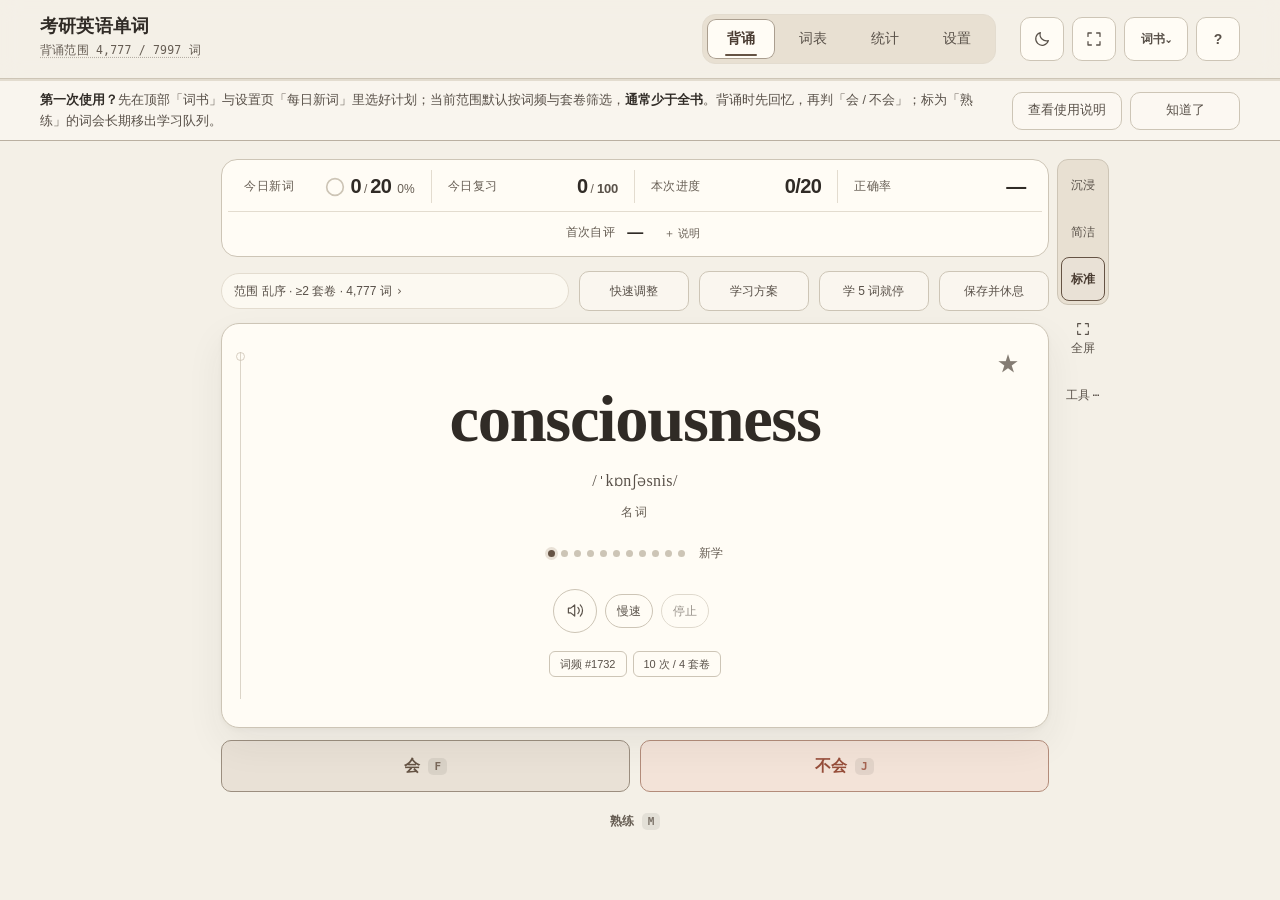
==== commit c2981a52: "fix: 2026-10-30 UI 布局与阅读体验优化（v1.4.1） - 桌面优先宽屏双栏阅读布局（标准/简洁 1040px、沉浸 860px、正文最多 68ch），词卡与内容在主区余高内纵向居中" ====
--- a/index.html
+++ b/index.html
@@ -6,7 +6,7 @@
 <meta name="description" content="基于真题词频的背单词工具（考研 / 英语四级 / 英语六级 / 综合词书）">
 <meta name="theme-color" content="#F4F0E7">
 <title>考研英语单词背诵</title>
-<link rel="stylesheet" href="css/app.css?v=20261028-r68">
+<link rel="stylesheet" href="css/app.css?v=20261030-r75">
 <link rel="manifest" href="manifest.webmanifest">
 <link rel="apple-touch-icon" href="assets/icons/apple-touch-icon.png">
 </head>
@@ -30,6 +30,10 @@
       <svg class="theme-icon theme-icon-sun" viewBox="0 0 24 24" fill="none" stroke="currentColor" stroke-width="1.6" stroke-linecap="round" aria-hidden="true"><circle cx="12" cy="12" r="4.2"/><path d="M12 2.4v2.2M12 19.4v2.2M2.4 12h2.2M19.4 12h2.2M5.2 5.2l1.6 1.6M17.2 17.2l1.6 1.6M18.8 5.2l-1.6 1.6M6.8 17.2l-1.6 1.6"/></svg>
       <svg class="theme-icon theme-icon-moon" viewBox="0 0 24 24" fill="none" stroke="currentColor" stroke-width="1.6" stroke-linecap="round" stroke-linejoin="round" aria-hidden="true"><path d="M20.5 14.2A8.6 8.6 0 0 1 9.8 3.5a8.6 8.6 0 1 0 10.7 10.7Z"/></svg>
     </button>
+    <button type="button" class="icon-btn fullscreen-toggle" id="btnFullscreen" data-fullscreen-toggle aria-label="进入全屏显示" title="进入全屏显示" aria-pressed="false">
+      <svg class="theme-icon fullscreen-icon-enter" viewBox="0 0 24 24" fill="none" stroke="currentColor" stroke-width="1.7" stroke-linecap="round" stroke-linejoin="round" aria-hidden="true"><path d="M8.5 4H4v4.5M15.5 4H20v4.5M20 15.5V20h-4.5M8.5 20H4v-4.5"/></svg>
+      <svg class="theme-icon fullscreen-icon-exit" viewBox="0 0 24 24" fill="none" stroke="currentColor" stroke-width="1.7" stroke-linecap="round" stroke-linejoin="round" aria-hidden="true"><path d="M4 8.5h4.5V4M20 8.5h-4.5V4M15.5 20v-4.5H20M8.5 20v-4.5H4"/></svg>
+    </button>
     <button type="button" class="icon-btn book-btn" id="btnBooks" aria-label="切换词书" title="切换词书" aria-haspopup="dialog" aria-controls="bookSheet" aria-expanded="false">词书⌄</button>
     <button type="button" class="icon-btn" id="btnHelp" aria-label="快捷键帮助" title="快捷键（?）">?</button>
   </div>
@@ -67,6 +71,11 @@
         <button type="button" data-study-mode="simple" aria-pressed="false">简洁</button>
         <button type="button" data-study-mode="standard" aria-pressed="true">标准</button>
       </div>
+      <button type="button" class="study-fullscreen fullscreen-toggle" id="studyFullscreen" data-fullscreen-toggle aria-label="进入全屏显示" title="进入全屏显示" aria-pressed="false">
+        <svg class="theme-icon fullscreen-icon-enter" viewBox="0 0 24 24" fill="none" stroke="currentColor" stroke-width="1.7" stroke-linecap="round" stroke-linejoin="round" aria-hidden="true"><path d="M8.5 4H4v4.5M15.5 4H20v4.5M20 15.5V20h-4.5M8.5 20H4v-4.5"/></svg>
+        <svg class="theme-icon fullscreen-icon-exit" viewBox="0 0 24 24" fill="none" stroke="currentColor" stroke-width="1.7" stroke-linecap="round" stroke-linejoin="round" aria-hidden="true"><path d="M4 8.5h4.5V4M20 8.5h-4.5V4M15.5 20v-4.5H20M8.5 20v-4.5H4"/></svg>
+        <span data-fullscreen-label>全屏</span>
+      </button>
       <details class="study-tools" id="studyTools">
         <summary aria-label="学习工具与导航">工具<span aria-hidden="true"> ⋯</span></summary>
         <div class="study-tools-menu" role="group" aria-label="学习工具与导航">
@@ -81,6 +90,7 @@
             <button type="button" data-study-view="set">设置</button>
           </div>
           <button type="button" data-study-proxy="btnTheme">切换深浅色</button>
+          <button type="button" data-study-proxy="btnFullscreen">进入全屏显示</button>
           <button type="button" data-study-proxy="btnHelp">使用帮助</button>
         </div>
       </details>
@@ -250,7 +260,7 @@
           <option value="star">收藏</option>
         </select>
         <select id="fsc" aria-label="按词库范围筛选（大纲词对应当前词书）">
-          <option value="scope">当前</option>
+          <option value="scope">学习范围</option>
           <option value="all">全库</option>
           <option value="high">高频</option>
           <option value="cold">冷门</option>
@@ -259,11 +269,11 @@
       </div>
       <button type="button" class="btn ghost sm" id="btnToggleOrganize" aria-pressed="false" aria-describedby="listOrganizeHint">整理</button>
       <details class="list-export-menu" id="listViewsMenu">
-        <summary class="btn ghost sm" title="保存与套用常用筛选视图">视图</summary>
+        <summary class="btn ghost sm" title="保存与套用常用筛选方案">筛选方案</summary>
         <div class="list-export-pop list-views-pop">
-          <p class="list-views-note">只显示本词书的视图；每本独立保存，最多 12 个。保存搜索与状态/范围筛选，不保存滚动位置，不改学习范围、队列或统计条件。</p>
+          <p class="list-views-note">只显示本词书的筛选方案；每本独立保存，最多 12 个。保存搜索与状态/范围筛选，不保存滚动位置，不改学习范围、队列或统计条件。</p>
           <div class="list-view-save">
-            <input id="listViewName" type="text" maxlength="30" placeholder="视图名称（1–30 字）" aria-label="新视图名称">
+            <input id="listViewName" type="text" maxlength="30" placeholder="方案名称（1–30 字）" aria-label="新筛选方案名称">
             <button type="button" class="btn ghost sm" id="btnSaveListView">保存当前筛选</button>
           </div>
           <p class="list-views-status" id="listViewsStatus" role="status" aria-live="polite"></p>
@@ -338,7 +348,7 @@
   <!-- ============ 统计 ============ -->
   <section class="view" id="v-stats" aria-label="统计">
     <div class="view-heading"><div><p class="eyebrow">LEARNING JOURNAL</p><h2>学习足迹</h2></div><p>看见积累，也为下一次复习做好准备。</p></div>
-    <div class="stats-analysis-heading"><h3>你的统计卡片</h3><p>分析默认展开；收起状态与顺序会保留。长按卡片右上角拖动，也可点击排列按钮。</p></div>
+    <details class="stats-analysis-heading stats-layout-help"><summary>排列与统计口径说明</summary><div class="stats-layout-help-body"><p>分析卡片默认展开；收起状态与顺序保存在此设备。长按卡片右上角拖动，或点按后使用上移/下移；手柄支持 Alt+↑/↓。</p><p>掌握类统计看当前背诵范围；学习时长、近 14 天与热力图看当前词书；历史首次自评只看乱序模式的历史样本，不代表当前范围或全书掌握率。</p></div></details>
     <p class="stats-layout-status" id="statsLayoutStatus" role="status" aria-live="polite"></p>
     <div class="panel review-action-panel" id="statsPlanPanel">
       <div class="panel-heading"><h3>今日计划</h3><p class="panel-note">当前背诵范围</p></div>
@@ -432,6 +442,15 @@
       <a href="#settings-backup"><span aria-hidden="true">06</span>备份与存档</a>
       <a href="#settings-offline"><span aria-hidden="true">07</span>离线与帮助</a>
     </nav>
+    <label class="settings-category-picker" for="settingsCategory"><span>设置分类</span><select id="settingsCategory" aria-label="选择设置分类">
+      <option value="settings-plan">01 · 学习计划</option>
+      <option value="settings-scope">02 · 词库范围</option>
+      <option value="settings-appearance">03 · 外观与显示</option>
+      <option value="settings-keys">04 · 按键与手势</option>
+      <option value="settings-rhythm">05 · 复习节奏</option>
+      <option value="settings-backup">06 · 备份与存档</option>
+      <option value="settings-offline">07 · 离线与帮助</option>
+    </select></label>
     <div class="settings-content">
       <section class="panel settings-section" id="settings-plan" aria-labelledby="planTitle">
         <div class="settings-section-head"><span class="section-index" aria-hidden="true">01</span><div><h3 id="planTitle">学习计划</h3><p>设置每天的学习量，以及遇见单词的顺序。</p></div></div>
@@ -780,21 +799,23 @@
       <button type="button" class="icon-btn" id="wordClose" data-word-close aria-label="关闭单词详情">×</button>
     </header>
     <div id="wordDetail"></div>
-    <section aria-labelledby="wordIssueTitle" class="word-issue" id="wordIssueBlock">
-      <h3 class="word-issue-title" id="wordIssueTitle">本词问题 <span class="word-issue-total" id="wordIssueTotal"></span></h3>
-      <p class="sheet-note word-issue-intro">只保存在当前浏览器：不上传、不改动词库、熟练或学习进度。发现释义、音标、例句或来源有问题时可记录在这里。</p>
-      <div class="word-issue-known" id="wordIssueKnown" hidden></div>
-      <label class="word-issue-label" for="wordIssueNote">问题 / 备注（最多 500 字）</label>
-      <textarea class="word-issue-input" id="wordIssueNote" maxlength="500" placeholder="例如：这个义项和例句对不上、音标疑似错误、缺少常见搭配…" rows="3"></textarea>
-      <div class="word-issue-actions">
-        <button class="btn primary sm" id="wordIssueSave" type="button">保存</button>
-        <button class="btn ghost sm" hidden id="wordIssueDelete" type="button">删除</button>
-        <button class="btn ghost sm" hidden id="wordIssueCopy" type="button">复制</button>
-        <button class="btn ghost sm" id="wordIssueExportBook" type="button">导出本书 JSON</button>
-        <button class="btn ghost sm" id="wordIssueExportAll" type="button">导出全部 JSON</button>
-      </div>
-      <p aria-live="polite" class="word-issue-status" id="wordIssueStatus" role="status"></p>
-    </section>
+    <details aria-labelledby="wordIssueTitle" class="word-issue" id="wordIssueBlock">
+      <summary class="word-issue-summary"><span class="word-issue-title" id="wordIssueTitle">本词问题 <span class="word-issue-total" id="wordIssueTotal"></span></span><span class="word-issue-summary-note" id="wordIssueSummary">记录释义、音标、例句或来源问题</span></summary>
+      <div class="word-issue-body">
+        <p class="sheet-note word-issue-intro">只保存在当前浏览器：不上传、不改动词库、熟练或学习进度。</p>
+        <div class="word-issue-known" id="wordIssueKnown" hidden></div>
+        <label class="word-issue-label" for="wordIssueNote">问题 / 备注（最多 500 字）</label>
+        <textarea class="word-issue-input" id="wordIssueNote" maxlength="500" placeholder="例如：这个义项和例句对不上、音标疑似错误、缺少常见搭配…" rows="3"></textarea>
+        <div class="word-issue-actions">
+          <button class="btn primary sm" id="wordIssueSave" type="button">保存</button>
+          <button class="btn ghost sm" hidden id="wordIssueDelete" type="button">删除</button>
+          <button class="btn ghost sm" hidden id="wordIssueCopy" type="button">复制</button>
+          <button class="btn ghost sm" id="wordIssueExportBook" type="button">导出本书 JSON</button>
+          <button class="btn ghost sm" id="wordIssueExportAll" type="button">导出全部 JSON</button>
+        </div>
+        <p aria-live="polite" class="word-issue-status" id="wordIssueStatus" role="status"></p>
+      </div>
+    </details>
     <div class="acts start" id="wordActions"></div>
   </div>
 </div>
@@ -984,6 +1005,6 @@
 <script src="js/combined-words-data.js"></script>
 <script src="js/senses-data.js"></script>
 <script src="js/txt-zip.js"></script>
-<script src="js/app.js?v=20261028-r68"></script>
+<script src="js/app.js?v=20261030-r75"></script>
 </body>
 </html>
--- a/css/app.css
+++ b/css/app.css
@@ -195,8 +195,13 @@
   transition: border-color .16s, color .16s, transform .16s;
 }
 .icon-btn:hover { border-color: var(--ink-3); color: var(--ink); transform: translateY(-1px); }
-.theme-toggle { display: grid; place-items: center; padding: 0; }
-.theme-toggle .theme-icon { width: 18px; height: 18px; grid-area: 1 / 1; }
+.theme-toggle, .fullscreen-toggle { display: grid; place-items: center; padding: 0; }
+.theme-toggle .theme-icon, .fullscreen-toggle .theme-icon { width: 18px; height: 18px; grid-area: 1 / 1; }
+.fullscreen-toggle .fullscreen-icon-exit { display: none; }
+.fullscreen-toggle[aria-pressed="true"] .fullscreen-icon-enter { display: none; }
+.fullscreen-toggle[aria-pressed="true"] .fullscreen-icon-exit { display: block; }
+/* 窄屏将全屏操作放入学习工具，避免页头多占一行挤掉首次首词。 */
+@media (max-width: 400px) { .top-actions .fullscreen-toggle { display: none; } }
 .theme-toggle .theme-icon-sun { display: none; }
 html[data-theme="dark"] .theme-toggle .theme-icon-sun { display: block; }
 html[data-theme="dark"] .theme-toggle .theme-icon-moon { display: none; }
@@ -246,7 +251,7 @@
   max-width: 720px;
   margin: 0 auto;
 }
-#v-study { max-width: 920px; }
+#v-study { max-width: 1040px; }
 .view.on {
   display: block;
   animation: viewIn .16s var(--ease);
@@ -1018,9 +1023,9 @@
 }
 .row-actions button {
   appearance: none;
-  border: 1px solid var(--rule);
+  border: 1px solid transparent;
   border-radius: 8px;
-  padding: 7px 9px;
+  padding: 7px 6px;
   min-height: 44px;
   background: transparent;
   color: var(--ok);
@@ -1029,7 +1034,7 @@
   max-width: 100%;
   white-space: nowrap;
 }
-.row-actions button:hover { border-color: var(--ok); background: var(--ok-soft); }
+.row-actions button:hover { border-color: transparent; background: var(--ok-soft); text-decoration: underline; text-underline-offset: 3px; }
 .badge-proficient {
   display: inline-block;
   padding: 3px 8px;
@@ -1428,9 +1433,14 @@
 #v-stats .panel-heading { display: grid; gap: var(--space-1); margin-bottom: 20px; }
 #v-stats .panel h3 { margin: 0; font-size: 17px; line-height: 1.5; letter-spacing: 0; }
 #v-stats .panel-note { margin: 0; min-width: 0; padding: 0; color: var(--ink-3); font-size: 12px; font-weight: 400; line-height: 1.65; overflow-wrap: anywhere; }
-.stats-analysis-heading { display: grid; gap: var(--space-1); margin: var(--space-2) 0 0; }
-.stats-analysis-heading h3 { margin: 0; color: var(--ink); font-size: 17px; font-weight: 600; line-height: 1.5; }
-.stats-analysis-heading p { margin: 0; color: var(--ink-3); font-size: 12px; line-height: 1.65; }
+.stats-analysis-heading { margin: 0; }
+.stats-layout-help > summary { display: flex; align-items: center; gap: 7px; width: fit-content; min-height: 44px; color: var(--ink-3); font-size: 12px; cursor: pointer; list-style: none; }
+.stats-layout-help > summary::-webkit-details-marker { display: none; }
+.stats-layout-help > summary::after { content: "＋"; font-family: var(--font-mono); }
+.stats-layout-help[open] > summary::after { content: "−"; }
+.stats-layout-help > summary:hover { color: var(--ink); }
+.stats-layout-help-body { display: grid; gap: 8px; max-width: 70ch; padding: 2px 0 8px; }
+.stats-analysis-heading p { margin: 0; color: var(--ink-3); font-size: 12px; line-height: 1.75; }
 .stats-method-note { margin: -6px 0 20px; color: var(--ink-3); font-size: 12px; }
 .stats-method-note > summary { width: fit-content; padding-block: 6px; cursor: pointer; }
 .stats-method-note .stats-note { margin: 4px 0 0; line-height: 1.75; }
@@ -2379,9 +2389,9 @@
   #v-study.on { position: relative; display: grid; grid-template-rows: auto auto minmax(0, 1fr) auto auto auto; height: 100%; min-height: 0; }
   #v-study > .card { min-height: 0; overflow: auto; overscroll-behavior: contain; padding: 32px 40px; justify-content: flex-start; scrollbar-width: thin; scrollbar-color: var(--rule) transparent; }
   #v-study .word-face { margin-block: auto; }
-  #v-study > .card.has-answer { display: grid; grid-template-columns: minmax(0, .9fr) minmax(0, 1.1fr); align-items: start; gap: 36px; overflow: hidden; padding: 32px 36px; }
+  #v-study > .card.has-answer { display: grid; grid-template-columns: minmax(280px, .82fr) minmax(0, 1.18fr); align-items: start; gap: clamp(28px, 3vw, 48px); overflow: hidden; padding: 32px 40px; }
   .card.has-answer > .word-face { min-height: 0; margin: 0; padding: 18px 0; align-self: start; overflow: auto; overscroll-behavior: contain; scrollbar-width: thin; scrollbar-color: var(--rule) transparent; }
-  .card.has-answer > .answer { min-width: 0; min-height: 0; max-width: none; margin: 0; padding: 14px 0 18px 32px; align-self: start; border-top: 0; border-left: 1px solid var(--rule-soft); overflow: auto; overscroll-behavior: contain; scrollbar-width: thin; scrollbar-color: var(--rule) transparent; }
+  .card.has-answer > .answer { width: 100%; min-width: 0; min-height: 0; max-width: 68ch; margin: 0; padding: 14px 0 18px 32px; align-self: start; justify-self: end; border-top: 0; border-left: 1px solid var(--rule-soft); overflow: auto; overscroll-behavior: contain; scrollbar-width: thin; scrollbar-color: var(--rule) transparent; }
   .card.has-answer .word { font-size: 54px; }
   .card.has-answer .tagrow { gap: 5px; margin-bottom: 10px; }
   .card.has-answer .tag { font-size: 10px; padding: 2px 8px; }
@@ -2607,6 +2617,7 @@
 .settings-nav a.on { color: var(--accent-strong); background: var(--accent-soft); font-weight: 600; }
 .settings-nav a.on > span { color: var(--accent-strong); }
 .settings-nav a:focus-visible, .more-presets summary:focus-visible { outline: 2px solid var(--accent); outline-offset: 2px; }
+.settings-category-picker { display: none; }
 .settings-content { min-width: 0; }
 #v-set .settings-section { scroll-margin-top: 24px; padding: 28px; margin-bottom: 20px; }
 #v-set .settings-section:last-child { margin-bottom: 0; }
@@ -2746,19 +2757,29 @@
 @media (max-width: 840px) {
   #v-set.on { display: block; }
   #v-set .settings-heading { margin-bottom: 18px; }
-  .settings-nav { top: -28px; z-index: 12; flex-direction: row; gap: 4px; overflow-x: auto; padding: 5px; margin-bottom: 18px; border-radius: 12px; scrollbar-width: thin; }
-  .settings-nav a { flex: 0 0 auto; min-height: 44px; gap: 0; padding: 10px 12px; font-size: 12px; white-space: nowrap; }
-  .settings-nav a > span { display: none; }
+  .settings-nav { display: none; }
+  .settings-category-picker {
+    position: sticky; top: -28px; z-index: 12; display: flex; align-items: center; gap: 12px;
+    min-height: 56px; padding: 5px 5px 5px 12px; margin-bottom: 18px;
+    border: 1px solid var(--rule); border-radius: 12px; background: var(--card);
+  }
+  .settings-category-picker > span { flex: 0 0 auto; color: var(--ink-3); font-size: 12px; }
+  .settings-category-picker select {
+    flex: 1 1 auto; min-width: 0; min-height: 44px; padding: 9px 34px 9px 12px;
+    border: 1px solid var(--rule-soft); border-radius: 9px; background: var(--paper); color: var(--ink);
+    font: 600 13px var(--font-sans);
+  }
   #v-set .settings-section { scroll-margin-top: 82px; }
   #v-set .scope-summary { flex-direction: row; align-items: center; }
 }
 @media (max-width: 720px) {
-  .settings-nav { top: -16px; }
+  .settings-category-picker { top: -16px; }
 }
 @media (max-width: 540px) {
-  #v-set .settings-heading { gap: 12px; align-items: flex-start; }
-  .settings-subtitle { font-size: 12px; line-height: 1.8; }
-  .settings-save { font-size: 11px; padding: 5px 9px; }
+  #v-set .settings-heading { display: grid; grid-template-columns: minmax(0, 1fr) auto; gap: 12px; align-items: start; }
+  #v-set .settings-heading .eyebrow { display: none; }
+  .settings-subtitle { margin-top: 4px; font-size: 12px; line-height: 1.65; }
+  .settings-save { font-size: 11px; padding: 5px 0 5px 9px; }
   #v-set .settings-section { padding: 20px 16px; margin-bottom: 16px; }
   .settings-section-head { gap: 10px; padding-bottom: 18px; }
   #v-set .settings-section-head h3 { font-size: 17px; }
@@ -4195,14 +4216,14 @@
 @media (min-width: 721px) {
   main:not(.wide):has(#v-study.on #card .done):has(#groupStatus > :not([hidden])) { overflow: auto; }
   #v-study.on:has(#card .done):has(#groupStatus > :not([hidden])) {
-    display: block;
+    /* 仅保留自然高度；显示布局由末尾桌面侧栏网格统一负责。 */
     height: auto;
   }
   #v-study.on:has(#card .done):has(#groupStatus > :not([hidden])) > .card { min-height: 320px; }
 }
 
-/* ---------- 10 语境义试点：释义区（已核对义项 + 原句出处折叠 + 其他词典释义折叠） ---------- */
-.sense-block { display: flex; flex-direction: column; gap: 7px; min-width: 0; }
+/* ---------- 10 语境义：核心义项优先，出处与核验说明按需展开 ---------- */
+.sense-block { display: flex; flex-direction: column; gap: 5px; min-width: 0; }
 .sense-label {
   margin: 0;
   font-size: 11px;
@@ -4210,10 +4231,10 @@
   letter-spacing: .04em;
   color: var(--ink-3);
 }
-.sense-preferred { margin: 0; padding: 0; list-style: none; display: flex; flex-direction: column; gap: 9px; }
+.sense-preferred { margin: 0; padding: 0; list-style: none; display: flex; flex-direction: column; gap: 10px; }
 .sense-item {
   min-width: 0;
-  padding-left: 10px;
+  padding-left: 12px;
   border-left: 2px solid color-mix(in srgb, var(--accent) 34%, var(--rule-soft));
 }
 .sense-meaning {
@@ -4222,17 +4243,26 @@
   color: var(--ink);
   overflow-wrap: anywhere;
 }
-.sense-evidence { margin-top: 4px; }
-.sense-evidence > summary {
+.sense-evidence { margin-top: 2px; }
+.sense-evidence > summary,
+.sense-additional > summary,
+.sense-verification > summary {
+  display: inline-flex;
+  align-items: center;
+  min-height: 36px;
+  padding: 5px 0;
   cursor: pointer;
   font-size: 12px;
   line-height: 1.6;
   color: var(--ink-2);
-}
-.sense-evidence > summary:hover { color: var(--accent-strong); }
+  scroll-margin-block: 20px;
+}
+.sense-evidence > summary:hover,
+.sense-additional > summary:hover,
+.sense-verification > summary:hover { color: var(--accent-strong); }
 .sense-example {
-  margin: 8px 0 0;
-  padding: 9px 11px;
+  margin: 6px 0 0;
+  padding: 10px 12px;
   border: 1px solid var(--rule-soft);
   border-radius: 9px;
   background: var(--paper-deep);
@@ -4250,17 +4280,11 @@
   line-height: 1.6;
   color: var(--ink-3);
 }
-.sense-additional {
-  margin-top: 2px;
-  padding: 8px 11px;
-  border: 1px dashed var(--rule);
-  border-radius: 9px;
-}
-.sense-additional > summary {
-  cursor: pointer;
-  font-size: 12.5px;
-  line-height: 1.6;
-  color: var(--ink-2);
+.sense-additional,
+.sense-verification {
+  margin-top: 4px;
+  padding: 4px 0 0;
+  border-top: 1px solid var(--rule-soft);
 }
 .sense-additional-meaning {
   margin-top: 7px;
@@ -4269,7 +4293,9 @@
   color: var(--ink-2);
   overflow-wrap: anywhere;
 }
-.sense-note { margin: 4px 0 0; font-size: 11px; line-height: 1.6; color: var(--ink-3); }
+.sense-note,
+.sense-shared { margin: 4px 0 0; font-size: 11px; line-height: 1.65; color: var(--ink-3); }
+.sense-shared { padding-bottom: 3px; }
 .sense-dictionary { font-size: var(--fs-read, 16px); line-height: 1.85; color: var(--ink); overflow-wrap: anywhere; }
 .sense-popup { font-size: 12.5px; line-height: 1.7; color: var(--ink-2); overflow-wrap: anywhere; }
 .ex-pop-m .sense-note { margin-top: 3px; }
@@ -4277,12 +4303,17 @@
 @media (max-width: 720px) {
   .sense-label { font-size: 10.5px; }
   .sense-meaning { line-height: 1.75; }
-  .sense-example { padding: 8px 9px; margin-top: 7px; }
+  .sense-evidence > summary,
+  .sense-additional > summary,
+  .sense-verification > summary { min-height: 44px; }
+  .sense-example { padding: 9px 10px; margin-top: 6px; }
   .sense-quote { line-height: 1.7; }
   .sense-source { font-size: 10.5px; }
-  .sense-additional { padding: 7px 9px; }
+  .sense-additional,
+  .sense-verification { padding-top: 5px; }
   .sense-additional-meaning { font-size: 12.5px; }
-  .sense-note { font-size: 10.5px; }
+  .sense-note,
+  .sense-shared { font-size: 10.5px; }
 }
 
 /* ---------- 15 刷新后继续未完成组：恢复提示（在 #groupStatus 内，一行式提示，不挤压操作区） ---------- */
@@ -4513,10 +4544,20 @@
 #inputPreferencesStatus[data-error="true"] { color:var(--no); }
 @media(max-width:424px){ .layout-choices{gap:6px;} .layout-choices button{padding-inline:5px;} }
 
-/* H：详情页「本词问题」本地记录区（独立 localStorage 键；不改学习记录/词库事实）。 */
-.word-issue { margin-top: 22px; padding-top: 18px; border-top: 1px solid var(--rule-soft); }
-.word-issue-title { display: flex; align-items: baseline; flex-wrap: wrap; gap: 8px; margin: 0 0 6px; font-family: var(--font-sans); font-size: 15px; font-weight: 600; }
+/* H：详情页低频问题表单按需展开；草稿、已有记录和错误留在摘要。 */
+.word-issue { margin-top: 20px; padding-top: 10px; border-top: 1px solid var(--rule-soft); }
+.word-issue-summary {
+  display: flex; align-items: center; flex-wrap: wrap; gap: 4px 12px;
+  min-height: 44px; padding: 6px 0; cursor: pointer; list-style: none;
+}
+.word-issue-summary::-webkit-details-marker { display: none; }
+.word-issue-summary::after { content: "+"; order: 4; margin-left: auto; color: var(--ink-3); font: 18px/1 var(--font-mono); }
+.word-issue[open] > .word-issue-summary::after { content: "−"; }
+.word-issue-title { display: inline-flex; align-items: baseline; flex-wrap: wrap; gap: 8px; font-family: var(--font-sans); font-size: 15px; font-weight: 600; }
+.word-issue:not([open]) .word-issue-total { display: none; }
 .word-issue-total { color: var(--ink-3); font-size: 11px; font-weight: 400; }
+.word-issue-summary-note { flex: 1 1 190px; color: var(--ink-3); font-size: 11.5px; line-height: 1.55; text-align: right; }
+.word-issue-body { padding-top: 12px; }
 .word-issue-intro { margin: 0 0 10px; }
 .word-issue-known { margin: 0 0 10px; padding: 10px 12px; background: var(--paper-deep); border-radius: 10px; color: var(--ink-2); font-size: 12px; line-height: 1.7; overflow-wrap: anywhere; }
 .word-issue-known[hidden] { display: none; }
@@ -4528,8 +4569,12 @@
 .word-issue-actions .btn.sm { min-width: 0; }
 .word-issue-actions .btn[hidden] { display: none; }
 .word-issue-status { min-height: 1.4em; margin: 8px 0 0; color: var(--ink-2); font-size: 12px; line-height: 1.5; }
+.word-issue-status:empty { display: none; }
 .word-issue-status[data-error="true"] { color: var(--no); }
 @media (max-width: 720px) {
+  .word-issue-summary-note { flex-basis: 100%; text-align: left; }
+  .word-issue-summary::after { position: absolute; right: 20px; }
+  .word-issue-summary { position: relative; padding-right: 28px; }
   .word-issue-actions .btn { flex: 1; }
   .word-issue-actions .btn.primary { flex-basis: 100%; }
 }
@@ -4889,7 +4934,7 @@
 #main #v-study > #card {
   height: auto;
   max-height: none;
-  min-height: 320px;
+  min-height: var(--study-card-min, 320px);
   overflow: visible;
   overscroll-behavior: auto;
   justify-content: center;
@@ -4905,7 +4950,7 @@
 #main #v-study > .gate-toast { position: static; height: auto; }
 #main #v-study > #acts { padding: 0; }
 @media (max-width: 720px) {
-  #main #v-study > #card { min-height: 280px; }
+  #main #v-study > #card { min-height: var(--study-card-min, 280px); }
   #main #v-study > #card:has(.done) { min-height: 240px; }
 }
 
@@ -5078,9 +5123,10 @@
 .study-tools[open] > summary { background: var(--accent-soft); color: var(--accent-strong); }
 .study-tools-menu {
   position: absolute; right: 0; top: calc(100% + 8px); z-index: 60;
-  width: 272px; max-width: calc(100vw - 32px); max-height: min(580px, 70dvh); overflow: auto;
+  width: 272px; max-width: calc(100vw - 32px); max-height: min(580px, 70dvh, var(--study-tools-available, 70dvh)); overflow: auto;
   padding: 8px; border: 1px solid var(--rule); border-radius: 14px; background: var(--card); box-shadow: var(--shadow-lg);
 }
+.study-tools-menu[data-side="above"] { top: auto; bottom: calc(100% + 8px); }
 .study-tools-menu > button, .study-tools-nav button {
   display: block; width: 100%; min-height: 44px; padding: 9px 12px;
   border: 0; border-radius: 8px; background: transparent; color: var(--ink-2);
@@ -5113,7 +5159,7 @@
   padding-top: max(16px, env(safe-area-inset-top));
 }
 html[data-study-view="study"][data-study-mode="immersive"] #main #v-study > #card:not(:has(.done)) {
-  min-height: clamp(280px, calc(100dvh - 330px), 520px);
+  min-height: var(--study-card-min, clamp(280px, calc(100dvh - 330px), 520px));
 }
 html[data-study-view="study"][data-study-mode="immersive"] #card .word-face { padding-block: 16px; }
 html[data-study-view="study"][data-study-mode="immersive"] #card::before,
@@ -5159,3 +5205,126 @@
   #card.has-answer .word-face > .tagrow { margin-top: 6px; }
   #card.has-answer .answer { margin-top: 2px; padding-top: 6px; }
 }
+
+/* 侧栏跨整个学习流程，避免它的高度撑大统计首行；两侧等宽留位使词卡居中。
+   每个状态有独立行，隐藏时自然收起，卡片与动作区仍由 #main 统一滚动。 */
+@media (min-width: 1000px) {
+  /* 桌面数字与标签同行，历史抽样保持次级行，为词卡与判定留出阅读高度。 */
+  #v-study .stat-line { padding: 10px 6px; }
+  #v-study .stat-line > .chip:not(.survey-chip) {
+    flex-direction: row; align-items: center; justify-content: space-between;
+    flex-wrap: wrap; gap: 4px 10px;
+  }
+  #v-study .survey-chip { padding-top: 8px; margin-top: 8px; }
+  #v-study .survey-chip .chip-val b { font-size: 16px; }
+}
+@media (min-width: 1000px) and (max-height: 800px) {
+  /* 笔记本只收辅助留白；正文、按钮和动作区的既有字号/高度保持。 */
+  #main #v-study > #card.has-answer { padding-block: 24px; }
+  #main #v-study > #card.has-answer > .answer { padding-block: 0 8px; }
+}
+@media (min-width: 721px) {
+  #main:not(.wide) > #v-study.on {
+    position: relative; display: grid;
+    grid-template-columns: 52px minmax(0, 1040px) 52px;
+    grid-template-rows: repeat(9, auto);
+    grid-template-areas:
+      ". stats modes"
+      ". tools modes"
+      ". card modes"
+      ". actions modes"
+      ". pause modes"
+      ". status modes"
+      ". extra modes"
+      ". hint modes"
+      ". gate modes";
+    align-content: center;
+    column-gap: 8px; width: 100%; max-width: clamp(900px, 74vw, 1160px);
+  }
+  #v-study > #statLine { grid-area: stats; }
+  #v-study > .drill-bar { grid-area: tools; }
+  #v-study > #card { grid-area: card; }
+  #v-study > #acts { grid-area: actions; }
+  #v-study > #capPause { grid-area: pause; }
+  #v-study > #groupStatus { grid-area: status; }
+  #v-study > #extraNewRow { grid-area: extra; }
+  #v-study > #hint { grid-area: hint; }
+  #v-study > #gateToast { grid-area: gate; }
+  html[data-study-view="study"][data-study-mode="immersive"] #main { width: min(100%, clamp(900px, 68vw, 1028px)); max-width: 1028px; }
+  #v-study > .study-mode-bar {
+    position: static; grid-area: modes; align-self: start; z-index: 24;
+    display: flex; flex-direction: column; align-items: stretch; gap: 8px;
+    width: 52px; min-height: 0; margin: 0;
+  }
+  #v-study > .study-mode-bar .study-mode-progress {
+    margin: 0 0 2px; font-size: 10.5px; line-height: 1.4; text-align: center; white-space: normal;
+  }
+  #v-study > .study-mode-bar .study-mode-seg { flex-direction: column; width: 52px; }
+  #v-study > .study-mode-bar .study-mode-seg button { width: 100%; min-width: 44px; padding: 7px 2px; }
+  #v-study > .study-mode-bar .study-tools { width: 52px; }
+  #v-study > .study-mode-bar .study-tools > summary { justify-content: center; padding: 7px 2px; }
+}
+
+/* 2026-10-30 · 阅读区随实际可用空间舒展。短卡与操作整体居中；长卡自然
+   撑开主区，不使用位移、固定余高或卡内滚动。正文和操作命中保持既有尺度。 */
+#main:has(#v-study.on) {
+  --study-card-min: clamp(280px, calc(56dvh - 72px), 520px);
+  --study-card-pad-y: clamp(24px, min(3vw, 4dvh), 40px);
+  --study-word-recall: clamp(40px, min(5.2vw, 8.6dvh), 76px);
+  --study-word-answer: clamp(44px, min(4vw, 7.5dvh), 64px);
+}
+html[data-study-mode="simple"] #main:has(#v-study.on) {
+  --study-card-min: clamp(280px, calc(60dvh - 72px), 560px);
+}
+html[data-study-mode="immersive"] #main:has(#v-study.on) {
+  --study-card-min: clamp(280px, calc(64dvh - 32px), 620px);
+}
+@supports (container-type: size) {
+  #main:has(#v-study.on) {
+    container-type: size;
+    --study-card-min: clamp(280px, 56cqh, 520px);
+    --study-card-pad-y: clamp(24px, min(3cqw, 4cqh), 40px);
+  }
+  html[data-study-mode="simple"] #main:has(#v-study.on) { --study-card-min: clamp(280px, 60cqh, 560px); }
+  html[data-study-mode="immersive"] #main:has(#v-study.on) { --study-card-min: clamp(280px, 64cqh, 620px); }
+}
+#main #v-study > #card:not(:has(.done)) {
+  padding: var(--study-card-pad-y) clamp(24px, 3.2vw, 44px);
+}
+#main #v-study #card .word { font-size: var(--study-word-recall); }
+html[data-font-size="large"] #main #v-study #card .word { font-size: calc(var(--study-word-recall) + 4px); }
+@media (min-width: 1000px) {
+  #main #v-study #card.has-answer .word { font-size: var(--study-word-answer); }
+  html[data-font-size="large"] #main #v-study #card.has-answer .word { font-size: calc(var(--study-word-answer) + 4px); }
+}
+@media (max-width: 720px) {
+  #main > #v-study.on { display: flex; flex-direction: column; justify-content: center; }
+  #main > #v-study.on > :not(#profFeedback) { flex-shrink: 0; }
+  #main #v-study > #card:not(:has(.done)) { padding: max(44px, var(--study-card-pad-y)) 24px 24px; }
+  #main:has(#v-study.on) { --study-card-min: clamp(280px, 44dvh, 360px); }
+  @supports (container-type: size) {
+    #main:has(#v-study.on) { --study-card-min: clamp(280px, 44cqh, 360px); }
+    html[data-study-mode="simple"] #main:has(#v-study.on),
+    html[data-study-mode="immersive"] #main:has(#v-study.on) { --study-card-min: clamp(280px, 56cqh, 440px); }
+  }
+}
+
+/* 全屏与模式相邻：沉浸收起页头后仍有直接入口；44px命中不随卡片缩小。 */
+.study-fullscreen {
+  appearance: none; display: flex; align-items: center; justify-content: center; gap: 5px;
+  flex: 0 0 auto; min-width: 44px; min-height: 44px; padding: 7px 8px;
+  border: 1px solid transparent; border-radius: 8px; background: transparent;
+  color: var(--ink-2); font: 12px var(--font-sans); cursor: pointer;
+}
+.study-fullscreen .theme-icon { width: 16px; height: 16px; }
+.study-fullscreen:hover { background: var(--card); color: var(--accent-strong); }
+.study-fullscreen[aria-pressed="true"] { color: var(--accent-strong); background: var(--accent-soft); }
+@media (min-width: 721px) {
+  #studyModeBar .study-fullscreen { flex-direction: column; width: 52px; gap: 3px; padding: 7px 2px; }
+}
+@media (max-width: 424px) {
+  .study-mode-bar { gap: 4px; flex-wrap: wrap; }
+  .study-fullscreen { gap: 3px; padding-inline: 5px; font-size: 11.5px; }
+  .study-fullscreen .theme-icon { width: 14px; height: 14px; }
+  .study-mode-progress { flex: 1 0 100%; margin: 0; }
+}
